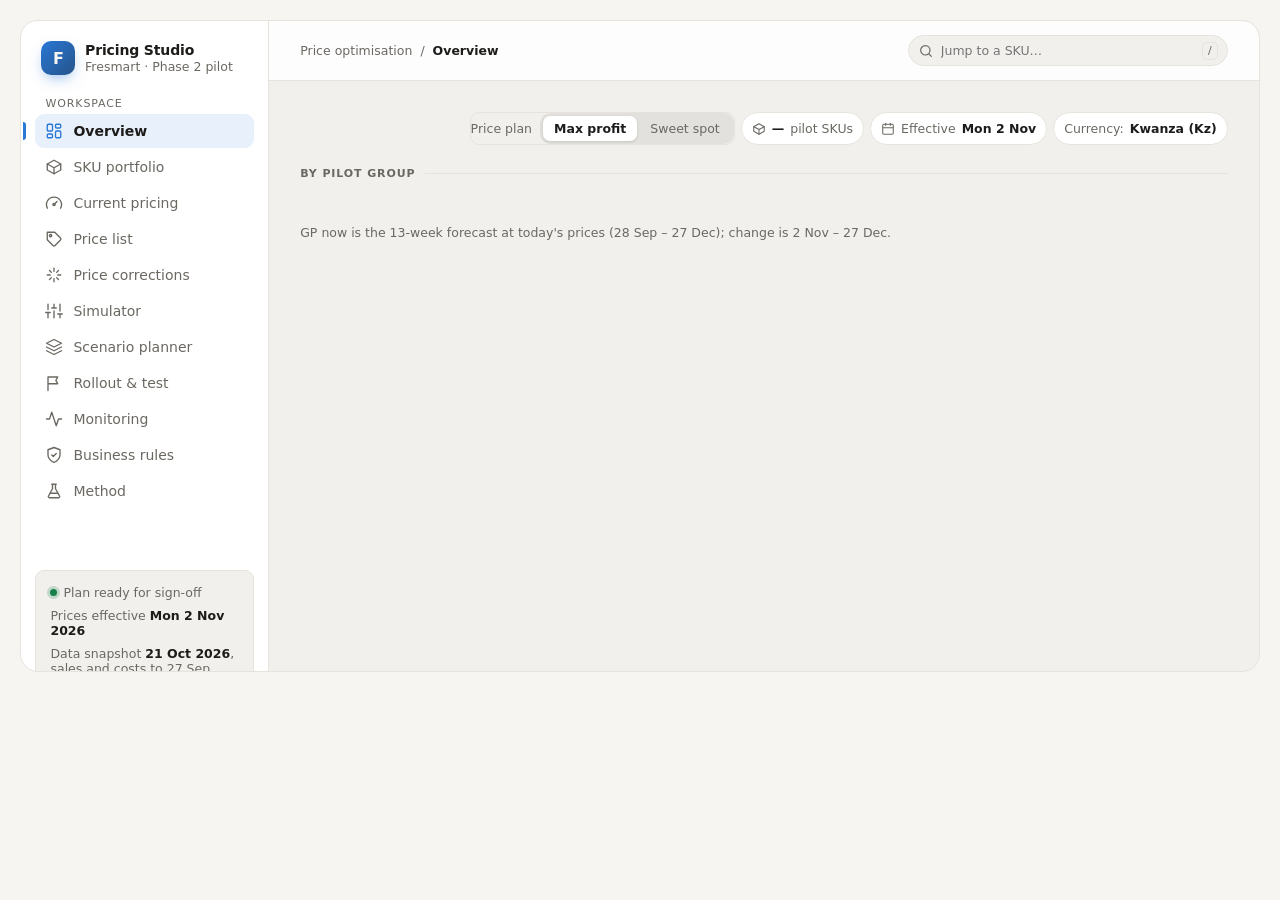
==== dashboard/index.html @ 5d89dffa "Fresmart price optimisation: scripts, method docs and dashboard code (baseline for version control) " ====
<!doctype html>
<html lang="en" data-theme="light">
<head>
<meta charset="utf-8">
<meta name="viewport" content="width=device-width, initial-scale=1">
<title>Fresmart Pricing Studio</title>
<style>
:root {
  color-scheme: light;
  --font-anthropic-sans: "Inter", "Segoe UI", system-ui, -apple-system, Roboto, Arial, sans-serif;
  --font-anthropic-serif: Georgia, "Times New Roman", serif;
  --color-fg: #1d1c1a; --color-fg-muted: #6b6862; --color-bg: #f6f5f2; --color-panel: #ffffff;
  --color-border-line: #e6e3dd; --color-ok: #17804a; --color-warn: #a35a00; --color-bad: #c0352b;
  --cds-font-size-caption: 12.5px; --cds-font-size-body: 14px; --cds-font-size-heading: 16px; --cds-font-size-title: 26px;
  --cds-font-weight-medium: 500;
  --cds-gap-xs: 4px; --cds-gap-sm: 8px; --cds-gap-md: 16px; --cds-gap-lg: 22px; --cds-gap-xl: 32px;
  --cds-pad-xs: 4px; --cds-pad-sm: 8px; --cds-pad-md: 14px; --cds-pad-lg: 20px; --cds-pad-xl: 28px;
  --cds-radius: 8px;
  --cds-chart-axis: #d6d2ca; --cds-chart-grid: #ebe8e2; --cds-chart-reference: #a39e95; --cds-chart-muted: #b8b3aa;
  --cds-chart-status-critical: #d03b2f;
  --cds-surface-popover: #ffffff; --cds-border: #e2dfd8; --cds-text-secondary: #6b6862;
  --cds-shadow-popover: 0 10px 30px -8px rgba(20, 18, 14, .22), 0 2px 6px rgba(20, 18, 14, .06);
  --cds-dur-slow: 320ms; --cds-ease-out: cubic-bezier(.2, .8, .2, 1);
}
html, body { margin: 0; background: var(--color-bg); color: var(--color-fg); font-family: var(--font-anthropic-sans); -webkit-font-smoothing: antialiased; }
#dash-root { padding: var(--dash-gutter, 16px); min-height: 100vh; box-sizing: border-box; }
.dash-skeleton { color: transparent !important; border-radius: 6px; min-width: 3ch; display: inline-block;
  background: linear-gradient(90deg, #eeece8 25%, #f7f6f3 50%, #eeece8 75%); background-size: 200% 100%; animation: dash-sk 1.2s linear infinite; }
@keyframes dash-sk { to { background-position: -200% 0; } }
</style>
<script src="d3.min.js"></script>
<script src="dash-local.js"></script>
</head>
<body>
<div id="dash-root">
<style>
#dash-root { --dash-gutter: clamp(8px, 1.6vw, 24px); }
.fp { --fp-accent: var(--color-fg); --fp-r: 14px; --fp-r-sm: 9px;
  --fp-soft: color-mix(in srgb, var(--fp-accent) 11%, transparent);
  --fp-softer: color-mix(in srgb, var(--fp-accent) 6%, transparent);
  --fp-tint: color-mix(in srgb, var(--color-fg) 2.5%, var(--color-bg));
  --fp-hair: color-mix(in srgb, var(--color-fg) 7%, transparent);
  --fp-shadow: 0 1px 2px color-mix(in srgb, var(--color-fg) 5%, transparent), 0 8px 24px -12px color-mix(in srgb, var(--color-fg) 16%, transparent);
  font-family: var(--font-anthropic-sans); color: var(--color-fg); }
.fp [hidden] { display: none !important; }
.fp p { margin: 0; }
.fp b { font-weight: 600; }
.fp h1, .fp h2, .fp h3 { margin: 0; text-wrap: balance; }

/* ---------- app shell ---------- */
.fp-app { display: grid; grid-template-columns: 15.5rem minmax(0, 1fr); min-height: 100%; background: var(--fp-tint); border: 1px solid var(--color-border-line); border-radius: calc(var(--fp-r) + 4px); overflow: clip; }
.fp-side { background: var(--color-panel); border-right: 1px solid var(--color-border-line); padding: var(--cds-pad-lg) var(--cds-pad-md); display: flex; flex-direction: column; gap: var(--cds-gap-lg); position: sticky; top: 0; align-self: start; min-height: 100%; }
.fp-brand { display: flex; align-items: center; gap: 10px; padding: 0 6px; }
.fp-logo { width: 2.1rem; height: 2.1rem; border-radius: 10px; display: grid; place-items: center; color: var(--color-bg); font-weight: 700; font-size: 1rem; letter-spacing: -.02em; flex: none;
  background: linear-gradient(135deg, var(--fp-accent), color-mix(in srgb, var(--fp-accent) 60%, var(--color-fg))); box-shadow: 0 6px 16px -6px color-mix(in srgb, var(--fp-accent) 70%, transparent); }
.fp-brand-name { font-weight: 650; font-size: var(--cds-font-size-body); letter-spacing: -.01em; line-height: 1.2; }
.fp-brand-sub { color: var(--color-fg-muted); font-size: var(--cds-font-size-caption); }
.fp-navlabel { color: var(--color-fg-muted); font-size: 11px; letter-spacing: .08em; text-transform: uppercase; padding: 0 10px; margin-bottom: 4px; }
.fp-nav { display: grid; gap: 2px; }
.fp-tab { appearance: none; display: flex; align-items: center; gap: 10px; width: 100%; text-align: left; background: none; border: 0; border-radius: var(--fp-r-sm); padding: 8px 10px; font: inherit; font-size: var(--cds-font-size-body); color: var(--color-fg-muted); cursor: pointer; position: relative; white-space: nowrap; transition: background-color .15s, color .15s; }
.fp-tab:hover { background: var(--fp-hair); color: var(--color-fg); }
.fp-tab[aria-selected="true"] { background: var(--fp-soft); color: var(--color-fg); font-weight: 600; }
.fp-tab[aria-selected="true"]::before { content: ""; position: absolute; left: -12px; top: 8px; bottom: 8px; width: 3px; border-radius: 0 3px 3px 0; background: var(--fp-accent); }
.fp-tab[aria-selected="true"] .fp-ico { color: var(--fp-accent); }
.fp-ico { width: 18px; height: 18px; flex: none; display: inline-grid; place-items: center; }
.fp-ico svg { width: 100%; height: 100%; fill: none; stroke: currentColor; stroke-width: 1.8; stroke-linecap: round; stroke-linejoin: round; }
.fp-sidefoot { margin-top: auto; display: grid; gap: 8px; padding: var(--cds-pad-md); border-radius: var(--fp-r-sm); background: var(--fp-tint); border: 1px solid var(--color-border-line); font-size: var(--cds-font-size-caption); color: var(--color-fg-muted); }
.fp-sidefoot b { color: var(--color-fg); font-weight: 600; }
.fp-live { display: inline-flex; align-items: center; gap: 6px; }
.fp-live::before { content: ""; width: 7px; height: 7px; border-radius: 50%; background: var(--color-ok); box-shadow: 0 0 0 3px color-mix(in srgb, var(--color-ok) 22%, transparent); }

.fp-main { min-width: 0; display: grid; align-content: start; }
.fp-top { display: flex; align-items: center; gap: var(--cds-gap-md); flex-wrap: wrap; padding: var(--cds-pad-md) clamp(16px, 2.4vw, 32px); border-bottom: 1px solid var(--color-border-line); background: color-mix(in srgb, var(--color-panel) 85%, transparent); position: sticky; top: 0; z-index: 20; backdrop-filter: blur(8px); }
.fp-crumb { display: flex; align-items: center; gap: 8px; font-size: var(--cds-font-size-caption); color: var(--color-fg-muted); min-width: 0; }
.fp-crumb b { color: var(--color-fg); font-weight: 600; }
.fp-search { position: relative; margin-left: auto; width: min(100%, 20rem); }
.fp-search .fp-ico { position: absolute; left: 10px; top: 50%; translate: 0 -50%; color: var(--color-fg-muted); width: 16px; height: 16px; pointer-events: none; }
.fp .fp-search input[type="search"] { width: 100%; box-sizing: border-box; font: inherit; font-size: var(--cds-font-size-caption); color: var(--color-fg); background: var(--fp-tint); border: 1px solid var(--color-border-line); border-radius: 999px; padding: 7px 40px 7px 32px; transition: border-color .15s, box-shadow .15s; }
.fp-search input:focus { outline: none; border-color: var(--fp-accent); box-shadow: 0 0 0 3px var(--fp-soft); background: var(--color-panel); }
.fp-kbd { position: absolute; right: 10px; top: 50%; translate: 0 -50%; font-size: 11px; color: var(--color-fg-muted); border: 1px solid var(--color-border-line); border-radius: 5px; padding: 0 5px; line-height: 16px; pointer-events: none; }
.fp-results { position: absolute; top: calc(100% + 6px); left: 0; right: 0; z-index: 30; background: var(--cds-surface-popover); border: 1px solid var(--cds-border); border-radius: 12px; box-shadow: var(--cds-shadow-popover); padding: 4px; display: grid; max-height: 22rem; overflow: auto; }
.fp-result { appearance: none; display: flex; align-items: center; gap: 10px; text-align: left; background: none; border: 0; border-radius: 8px; padding: 7px 8px; font: inherit; font-size: var(--cds-font-size-caption); color: var(--color-fg); cursor: pointer; }
.fp-result:hover, .fp-result[aria-selected="true"] { background: var(--fp-soft); }
.fp-result span:last-child { margin-left: auto; color: var(--color-fg-muted); font-variant-numeric: tabular-nums; }
.fp-empty { padding: 10px; color: var(--color-fg-muted); font-size: var(--cds-font-size-caption); }

.fp-body { padding: clamp(16px, 2.4vw, 32px); display: grid; gap: var(--cds-gap-lg); max-width: 1480px; width: 100%; box-sizing: border-box; margin-inline: auto; }
.fp-pagehead { display: flex; flex-wrap: wrap; align-items: end; justify-content: space-between; gap: var(--cds-gap-md); }
.fp-pagehead h1 { font-size: clamp(1.4rem, 2.2vw, 1.85rem); font-weight: 650; letter-spacing: -.025em; line-height: 1.15; }
.fp-pagesub { color: var(--color-fg-muted); font-size: var(--cds-font-size-body); max-width: 78ch; margin-top: 4px; }
.fp-chips { display: flex; flex-wrap: wrap; gap: 6px; }
.fp-chip { display: inline-flex; align-items: center; gap: 6px; font-size: var(--cds-font-size-caption); padding: 4px 10px; border-radius: 999px; background: var(--color-panel); border: 1px solid var(--color-border-line); color: var(--color-fg-muted); white-space: nowrap; }
.fp-chip b { color: var(--color-fg); font-weight: 600; font-variant-numeric: tabular-nums; }
.fp-chip .fp-ico { width: 14px; height: 14px; }

.fp-take { display: flex; gap: 14px; align-items: flex-start; padding: var(--cds-pad-md) var(--cds-pad-lg); border-radius: var(--fp-r); background: linear-gradient(100deg, var(--fp-soft), var(--fp-softer) 60%, transparent); border: 1px solid color-mix(in srgb, var(--fp-accent) 22%, var(--color-border-line)); font-size: var(--cds-font-size-body); line-height: 1.55; }
.fp-take > .fp-ico { width: 20px; height: 20px; color: var(--fp-accent); margin-top: 2px; }
.fp-take b { font-variant-numeric: tabular-nums; }

/* ---------- pages, cards ---------- */
.fp-page { display: grid; gap: var(--cds-gap-lg); }
.fp-grid { display: grid; gap: var(--cds-gap-md); grid-template-columns: repeat(auto-fit, minmax(min(100%, 22rem), 1fr)); }
.fp-grid-wide { display: grid; gap: var(--cds-gap-md); grid-template-columns: repeat(auto-fit, minmax(min(100%, 34rem), 1fr)); }
.fp-split { display: grid; gap: var(--cds-gap-md); grid-template-columns: minmax(0, 1fr); }
@media (min-width: 1100px) { .fp-split { grid-template-columns: minmax(0, 1.55fr) minmax(0, 1fr); } }
.fp-stack { display: grid; gap: var(--cds-gap-md); align-content: start; min-width: 0; }
.fp-card { background: var(--color-panel); border: 1px solid var(--color-border-line); border-radius: var(--fp-r); padding: var(--cds-pad-lg); display: grid; gap: var(--cds-gap-sm); align-content: start; min-width: 0; box-shadow: var(--fp-shadow); }
.fp-cardhead { display: flex; align-items: flex-start; justify-content: space-between; gap: var(--cds-gap-sm); flex-wrap: wrap; }
.fp-card h2 { font-size: var(--cds-font-size-heading); font-weight: 600; letter-spacing: -.01em; }
.fp-card h3 { font-size: var(--cds-font-size-caption); font-weight: 600; color: var(--color-fg-muted); text-transform: uppercase; letter-spacing: .06em; }
.fp-note { color: var(--color-fg-muted); font-size: var(--cds-font-size-caption); max-width: 80ch; line-height: 1.5; }
.fp-tag { font-size: 11px; padding: 2px 8px; border-radius: 999px; background: var(--fp-hair); color: var(--color-fg-muted); white-space: nowrap; }
.fp-section { display: flex; align-items: center; gap: 10px; color: var(--color-fg-muted); font-size: 11px; letter-spacing: .08em; text-transform: uppercase; font-weight: 600; }
.fp-section::after { content: ""; flex: 1; height: 1px; background: var(--color-border-line); }

/* ---------- KPIs ---------- */
.fp-kpis { display: grid; gap: var(--cds-gap-md); grid-template-columns: repeat(auto-fit, minmax(min(100%, 12.5rem), 1fr)); }
.fp-kpi { background: var(--color-panel); border: 1px solid var(--color-border-line); border-radius: var(--fp-r); padding: var(--cds-pad-md) var(--cds-pad-lg); display: grid; gap: 6px; align-content: start; box-shadow: var(--fp-shadow); position: relative; overflow: hidden; min-width: 0; }
.fp-kpi-top { display: flex; align-items: center; justify-content: space-between; gap: 8px; }
.fp-kpi-label { color: var(--color-fg-muted); font-size: var(--cds-font-size-caption); font-weight: 500; }
.fp-badge { width: 30px; height: 30px; border-radius: 9px; display: grid; place-items: center; background: var(--fp-soft); color: var(--fp-accent); flex: none; }
.fp-badge .fp-ico { width: 16px; height: 16px; }
.fp-kpi-value { font-size: clamp(1.45rem, 2.1vw, 1.8rem); font-weight: 650; letter-spacing: -.03em; font-variant-numeric: tabular-nums; line-height: 1.1; }
.fp-kpi-sub { color: var(--color-fg-muted); font-size: var(--cds-font-size-caption); font-variant-numeric: tabular-nums; display: flex; align-items: center; gap: 6px; flex-wrap: wrap; }
.fp-hero { display: grid; gap: var(--cds-gap-md); grid-template-columns: minmax(0, 1fr); }
@media (min-width: 1100px) { .fp-hero { grid-template-columns: minmax(0, 1.3fr) minmax(0, 2fr); } }
.fp-herocard { background: var(--color-panel); border: 1px solid color-mix(in srgb, var(--fp-accent) 30%, var(--color-border-line)); border-radius: var(--fp-r); padding: var(--cds-pad-lg); display: grid; gap: var(--cds-gap-sm); align-content: start; box-shadow: var(--fp-shadow); position: relative; overflow: hidden; min-width: 0;
  background-image: radial-gradient(120% 90% at 100% 0%, var(--fp-soft), transparent 60%); }
.fp-herovalue { font-size: clamp(2.2rem, 4.4vw, 3.1rem); font-weight: 700; letter-spacing: -.04em; line-height: 1.05; font-variant-numeric: tabular-nums; }
.fp-range-wrap { min-height: 4.2rem; position: relative; }
.fp-rbar { position: relative; height: 10px; border-radius: 999px; background: var(--fp-hair); margin: 18px 0 8px; }
.fp-rbar i { position: absolute; top: 0; bottom: 0; border-radius: 999px; background: linear-gradient(90deg, color-mix(in srgb, var(--fp-accent) 35%, transparent), var(--fp-accent)); }
.fp-rbar em { position: absolute; top: 50%; width: 16px; height: 16px; translate: -50% -50%; border-radius: 50%; background: var(--color-panel); border: 3px solid var(--fp-accent); box-sizing: border-box; box-shadow: 0 2px 8px color-mix(in srgb, var(--fp-accent) 45%, transparent); }
.fp-rlabels { display: flex; justify-content: space-between; gap: 8px; font-size: var(--cds-font-size-caption); color: var(--color-fg-muted); font-variant-numeric: tabular-nums; }
.fp-rlabels span:nth-child(2) { color: var(--color-fg); font-weight: 600; text-align: center; }
.fp-rlabels span:last-child { text-align: right; }

.fp-delta { display: inline-flex; align-items: center; gap: 3px; font-size: 12px; font-weight: 600; padding: 1px 7px; border-radius: 999px; font-variant-numeric: tabular-nums; background: var(--fp-hair); color: var(--color-fg-muted); }
.fp-delta.up { background: color-mix(in srgb, var(--color-ok) 13%, transparent); color: var(--color-ok); }
.fp-delta.down { background: color-mix(in srgb, var(--color-bad) 12%, transparent); color: var(--color-bad); }
.fp-delta.warn { background: color-mix(in srgb, var(--color-warn) 14%, transparent); color: var(--color-warn); }
.fp-good { color: var(--color-ok); }
.fp-bad { color: var(--color-bad); }
.fp-warnc { color: var(--color-warn); }

/* ---------- charts ---------- */
.fp-chart { position: relative; min-width: 0; }
.fp-chart svg { display: block; overflow: visible; }
.fp-tick { fill: var(--color-fg-muted); font-size: 11.5px; font-family: var(--font-anthropic-sans); }
.fp-tick-strong { fill: var(--color-fg); font-size: 11.5px; font-family: var(--font-anthropic-sans); font-weight: 600; }
.fp-axis path, .fp-axis line { stroke: var(--cds-chart-axis); }
.fp-gridline line { stroke: var(--cds-chart-grid); stroke-dasharray: 2 3; }
.fp-gridline path { display: none; }
.fp-tip { position: absolute; z-index: 5; background: var(--cds-surface-popover); border: 1px solid var(--cds-border); border-radius: 10px; box-shadow: var(--cds-shadow-popover); padding: 8px 10px; font-size: var(--cds-font-size-caption); pointer-events: none; display: grid; gap: 3px; min-width: 11rem; max-width: 18rem; }
.fp-tip-h { color: var(--cds-text-secondary); font-weight: 600; margin-bottom: 2px; }
.fp-tip-row { display: flex; gap: var(--cds-gap-sm); align-items: center; justify-content: space-between; font-variant-numeric: tabular-nums; }
.fp-tip-row span:last-child { font-weight: 600; }
.fp-sw { width: .6rem; height: .6rem; border-radius: 3px; display: inline-block; margin-right: 6px; vertical-align: middle; }
.fp-legend { display: flex; flex-wrap: wrap; gap: 6px 14px; font-size: var(--cds-font-size-caption); color: var(--color-fg-muted); }
.fp-legend span { display: inline-flex; align-items: center; }

/* ---------- tables ---------- */
.fp-tablebox { overflow: auto; max-height: 34rem; border: 1px solid var(--color-border-line); border-radius: var(--fp-r-sm); }
.fp-table { width: 100%; border-collapse: separate; border-spacing: 0; font-size: var(--cds-font-size-caption); font-variant-numeric: tabular-nums; }
.fp-table th { position: sticky; top: 0; background: var(--fp-tint); text-align: left; font-weight: 600; color: var(--color-fg-muted); padding: 9px 12px; border-bottom: 1px solid var(--color-border-line); white-space: nowrap; z-index: 1; font-size: 11px; letter-spacing: .05em; text-transform: uppercase; }
.fp-table td { padding: 9px 12px; border-bottom: 1px solid var(--fp-hair); vertical-align: middle; }
.fp-table tbody tr:last-child td { border-bottom: 0; }
.fp-table tbody tr { transition: background-color .12s; }
.fp-table tbody tr:hover td { background: var(--fp-softer); }
.fp-table .num { text-align: right; white-space: nowrap; }
.fp-table th.num { text-align: right; }
.fp-table tbody tr.fp-click { cursor: pointer; }
.fp-table-flat { border: 0; }
.fp-sortbtn { appearance: none; background: none; border: 0; padding: 0; font: inherit; color: inherit; cursor: pointer; letter-spacing: inherit; text-transform: inherit; display: inline-flex; gap: 4px; align-items: center; }
.fp-sortbtn:hover { color: var(--color-fg); }
th[aria-sort="ascending"] .fp-sortbtn::after { content: "↑"; color: var(--fp-accent); }
th[aria-sort="descending"] .fp-sortbtn::after { content: "↓"; color: var(--fp-accent); }
.fp-prod { display: flex; align-items: center; gap: 10px; min-width: 12rem; }
.fp-prod-name { font-weight: 550; color: var(--color-fg); }
.fp-prod-sub { color: var(--color-fg-muted); font-size: 11px; }
.fp-gl { width: 26px; height: 26px; border-radius: 8px; display: grid; place-items: center; font-weight: 700; font-size: 12px; flex: none; color: var(--color-fg); }
.fp-pill { display: inline-flex; align-items: center; gap: 5px; padding: 2px 9px; border-radius: 999px; font-size: 11.5px; font-weight: 550; white-space: nowrap; background: var(--fp-hair); color: var(--color-fg-muted); }
.fp-pill::before { content: ""; width: 6px; height: 6px; border-radius: 50%; background: currentColor; opacity: .85; }
.fp-pill-ok { color: var(--color-ok); background: color-mix(in srgb, var(--color-ok) 12%, transparent); }
.fp-pill-warn { color: var(--color-warn); background: color-mix(in srgb, var(--color-warn) 13%, transparent); }
.fp-pill-bad { color: var(--color-bad); background: color-mix(in srgb, var(--color-bad) 12%, transparent); }
.fp-pill-muted { color: var(--color-fg-muted); }
.fp-cellbar { display: flex; align-items: center; gap: 8px; justify-content: flex-end; }
.fp-cellbar i { display: block; height: 6px; border-radius: 3px; flex: none; }
.fp-cellbar u { display: block; width: 70px; height: 6px; border-radius: 3px; background: var(--fp-hair); position: relative; text-decoration: none; flex: none; }
.fp-cellbar u i { position: absolute; left: 0; top: 0; }

/* ---------- controls ---------- */
.fp-toolbar { display: flex; flex-wrap: wrap; gap: var(--cds-gap-sm); align-items: center; }
.fp-toolbar .fp-grow { flex: 1 1 14rem; min-width: 0; position: relative; }
.fp-field { display: grid; gap: 4px; font-size: var(--cds-font-size-caption); color: var(--color-fg-muted); min-width: 0; font-weight: 500; }
.fp select, .fp input[type="search"] { font: inherit; font-size: var(--cds-font-size-caption); color: var(--color-fg); background: var(--color-panel); border: 1px solid var(--color-border-line); border-radius: var(--fp-r-sm); padding: 7px 10px; max-width: 100%; box-sizing: border-box; transition: border-color .15s, box-shadow .15s; }
.fp select:focus, .fp input[type="search"]:focus { outline: none; border-color: var(--fp-accent); box-shadow: 0 0 0 3px var(--fp-soft); }
.fp input[type="search"].fp-inline-search { width: 100%; padding-left: 32px; }
.fp .fp-field select { width: 100%; }
.fp-grow .fp-ico { position: absolute; left: 10px; top: 50%; translate: 0 -50%; width: 15px; height: 15px; color: var(--color-fg-muted); pointer-events: none; }
.fp-seg { display: inline-flex; padding: 3px; gap: 2px; border-radius: 10px; background: var(--fp-hair); }
.fp-seg button { appearance: none; border: 0; background: none; font: inherit; font-size: var(--cds-font-size-caption); color: var(--color-fg-muted); padding: 5px 11px; border-radius: 7px; cursor: pointer; font-weight: 500; white-space: nowrap; }
.fp-seg button:hover { color: var(--color-fg); }
.fp-seg button[aria-pressed="true"] { background: var(--color-panel); color: var(--color-fg); box-shadow: 0 1px 3px color-mix(in srgb, var(--color-fg) 14%, transparent); font-weight: 600; }
.fp-btn { appearance: none; display: inline-flex; align-items: center; gap: 6px; font: inherit; font-size: var(--cds-font-size-caption); font-weight: 600; color: var(--color-fg); background: var(--color-panel); border: 1px solid var(--color-border-line); border-radius: var(--fp-r-sm); padding: 7px 12px; cursor: pointer; transition: border-color .15s, background-color .15s; }
.fp-btn:hover { border-color: color-mix(in srgb, var(--fp-accent) 50%, var(--color-border-line)); background: var(--fp-softer); }
.fp-btn-primary { background: var(--fp-accent); border-color: var(--fp-accent); color: var(--color-bg); }
.fp-btn-primary:hover { background: color-mix(in srgb, var(--fp-accent) 88%, var(--color-fg)); }
.fp-count { margin-left: auto; color: var(--color-fg-muted); font-size: var(--cds-font-size-caption); font-variant-numeric: tabular-nums; }
.fp-tab:focus-visible, .fp button:focus-visible, .fp select:focus-visible, .fp input:focus-visible { outline: 2px solid var(--fp-accent); outline-offset: 2px; }

/* ---------- simulator ---------- */
.fp-sim-top { display: grid; gap: var(--cds-gap-md); grid-template-columns: minmax(0, 1fr); }
@media (min-width: 1000px) { .fp-sim-top { grid-template-columns: minmax(0, 23rem) minmax(0, 1fr); } }
.fp-pricebox { display: grid; gap: 4px; padding: var(--cds-pad-md); border-radius: var(--fp-r-sm); background: var(--fp-tint); border: 1px solid var(--color-border-line); }
.fp-bigprice { font-size: clamp(1.7rem, 3vw, 2.1rem); font-weight: 700; letter-spacing: -.03em; font-variant-numeric: tabular-nums; line-height: 1.1; }
.fp-stepval { font-size: var(--cds-font-size-heading); font-weight: 700; font-variant-numeric: tabular-nums; color: var(--fp-accent); }
.fp-slider { position: relative; padding: 6px 0 22px; }
.fp-range { -webkit-appearance: none; appearance: none; width: 100%; height: 22px; background: transparent; margin: 0; cursor: pointer; }
.fp-range::-webkit-slider-runnable-track { height: 8px; border-radius: 999px; background: var(--fp-trackbg, var(--fp-hair)); }
.fp-range::-moz-range-track { height: 8px; border-radius: 999px; background: var(--fp-trackbg, var(--fp-hair)); }
.fp-range::-webkit-slider-thumb { -webkit-appearance: none; width: 20px; height: 20px; margin-top: -6px; border-radius: 50%; background: var(--color-panel); border: 3px solid var(--fp-accent); box-shadow: 0 2px 10px color-mix(in srgb, var(--fp-accent) 45%, transparent); }
.fp-range::-moz-range-thumb { width: 14px; height: 14px; border-radius: 50%; background: var(--color-panel); border: 3px solid var(--fp-accent); box-shadow: 0 2px 10px color-mix(in srgb, var(--fp-accent) 45%, transparent); }
.fp-recmark { position: absolute; bottom: 0; translate: -50% 0; font-size: 10.5px; font-weight: 600; color: var(--fp-accent); white-space: nowrap; display: flex; flex-direction: column; align-items: center; line-height: 1.1; }
.fp-recmark::before { content: ""; width: 2px; height: 7px; background: var(--fp-accent); border-radius: 1px; margin-bottom: 1px; }
.fp-steplabels { display: flex; justify-content: space-between; color: var(--color-fg-muted); font-size: 11px; margin-top: -18px; font-variant-numeric: tabular-nums; }
.fp-mtiles { display: grid; gap: var(--cds-gap-sm); grid-template-columns: repeat(auto-fit, minmax(min(100%, 10.5rem), 1fr)); }
.fp-mtile { border: 1px solid var(--color-border-line); border-radius: var(--fp-r-sm); padding: 10px 12px; display: grid; gap: 3px; background: var(--color-panel); min-width: 0; }
.fp-mtile-l { color: var(--color-fg-muted); font-size: 11px; text-transform: uppercase; letter-spacing: .06em; font-weight: 600; }
.fp-mtile-v { font-size: 1.2rem; font-weight: 650; letter-spacing: -.02em; font-variant-numeric: tabular-nums; }
.fp-mtile-s { color: var(--color-fg-muted); font-size: 11.5px; font-variant-numeric: tabular-nums; }
.fp-mtile-hl { background: linear-gradient(135deg, var(--fp-soft), transparent); border-color: color-mix(in srgb, var(--fp-accent) 30%, var(--color-border-line)); }
.fp-facts { display: grid; grid-template-columns: max-content 1fr; gap: 10px var(--cds-gap-md); font-size: var(--cds-font-size-caption); margin: 0; }
.fp-facts dt { color: var(--color-fg-muted); font-weight: 500; }
.fp-facts dd { margin: 0; font-variant-numeric: tabular-nums; min-width: 0; line-height: 1.5; }

/* ---------- rollout timeline ---------- */
.fp-timeline { display: grid; grid-template-columns: repeat(auto-fit, minmax(min(100%, 10rem), 1fr)); gap: 0; position: relative; }
.fp-ms { position: relative; padding: 30px 14px 0 0; display: grid; gap: 3px; }
.fp-ms::before { content: ""; position: absolute; top: 8px; left: 0; right: 0; height: 2px; background: var(--color-border-line); }
.fp-ms::after { content: ""; position: absolute; top: 2px; left: 0; width: 14px; height: 14px; border-radius: 50%; background: var(--color-panel); border: 3px solid var(--fp-accent); box-sizing: border-box; }
.fp-ms.fp-ms-muted::after { border-color: var(--color-fg-muted); }
.fp-ms-date { font-size: 11px; font-weight: 700; color: var(--fp-accent); letter-spacing: .04em; text-transform: uppercase; }
.fp-ms-muted .fp-ms-date { color: var(--color-fg-muted); }
.fp-ms-t { font-weight: 600; font-size: var(--cds-font-size-caption); }
.fp-ms-d { color: var(--color-fg-muted); font-size: 11.5px; line-height: 1.45; }
.fp-plan { display: grid; grid-template-columns: max-content 1fr; gap: 0; font-size: var(--cds-font-size-caption); margin: 0; border: 1px solid var(--color-border-line); border-radius: var(--fp-r-sm); overflow: hidden; }
.fp-plan dt, .fp-plan dd { padding: 9px 12px; border-bottom: 1px solid var(--fp-hair); margin: 0; line-height: 1.5; }
.fp-plan dt { color: var(--color-fg-muted); font-weight: 600; background: var(--fp-tint); }
.fp-plan dt:last-of-type, .fp-plan dd:last-of-type { border-bottom: 0; }

/* ---------- misc ---------- */
.fp-pipeline { display: grid; gap: 8px; grid-template-columns: repeat(auto-fill, minmax(min(100%, 15rem), 1fr)); margin: 0; padding: 0; list-style: none; counter-reset: st; }
.fp-pipeline li { counter-increment: st; display: flex; gap: 10px; align-items: flex-start; padding: 10px 12px; border: 1px solid var(--color-border-line); border-radius: var(--fp-r-sm); font-size: var(--cds-font-size-caption); line-height: 1.45; background: var(--color-panel); }
.fp-pipeline li::before { content: counter(st, decimal-leading-zero); font-weight: 700; font-size: 11px; color: var(--fp-accent); background: var(--fp-soft); border-radius: 6px; padding: 2px 6px; font-variant-numeric: tabular-nums; flex: none; }
.fp-pipeline li.fp-cur { border-color: var(--fp-accent); box-shadow: 0 0 0 3px var(--fp-softer); }
.fp-rules-list { margin: 0; padding: 0; list-style: none; display: grid; gap: 8px; counter-reset: rl; }
.fp-rules-list li { counter-increment: rl; display: flex; gap: 10px; font-size: var(--cds-font-size-caption); line-height: 1.5; }
.fp-rules-list li::before { content: counter(rl); width: 22px; height: 22px; flex: none; border-radius: 50%; display: grid; place-items: center; background: var(--fp-soft); color: var(--fp-accent); font-weight: 700; font-size: 11px; }
.fp-groups { display: grid; gap: var(--cds-gap-md); grid-template-columns: repeat(auto-fit, minmax(min(100%, 14rem), 1fr)); }
.fp-gcard { background: var(--color-panel); border: 1px solid var(--color-border-line); border-radius: var(--fp-r); padding: var(--cds-pad-md) var(--cds-pad-lg); display: grid; gap: 10px; box-shadow: var(--fp-shadow); position: relative; overflow: hidden; min-width: 0; }
.fp-gcard::before { content: ""; position: absolute; inset: 0 0 auto 0; height: 3px; background: var(--fp-gc, var(--fp-accent)); }
.fp-gcard-h { display: flex; align-items: center; gap: 10px; }
.fp-gcard-h div { display: grid; }
.fp-gcard-h b { font-size: var(--cds-font-size-body); font-weight: 600; }
.fp-gcard-h span { color: var(--color-fg-muted); font-size: 11.5px; }
.fp-gstats { display: grid; grid-template-columns: 1fr 1fr; gap: 8px 12px; }
.fp-gstats div { display: grid; gap: 1px; }
.fp-gstats span { color: var(--color-fg-muted); font-size: 11px; }
.fp-gstats b { font-size: var(--cds-font-size-body); font-weight: 650; font-variant-numeric: tabular-nums; }
.fp-donutwrap { display: grid; gap: var(--cds-gap-md); grid-template-columns: minmax(0, 1fr); align-items: center; }
.fp-fail { display: flex; align-items: center; justify-content: center; gap: 6px; color: var(--color-fg-muted); font-size: var(--cds-font-size-caption); min-height: 6rem; }
.fp-fail::before { content: ""; width: .375rem; height: .375rem; border-radius: 50%; background: var(--color-bad); }
[data-dash-source-state=empty] { color: transparent; }
[data-dash-source-state=refreshing] { opacity: .5; transition: opacity var(--cds-dur-slow); }
@media (prefers-reduced-motion: no-preference) {
  .fp-page.fp-enter > * { animation: fp-rise var(--cds-dur-slow) var(--cds-ease-out) both; }
  .fp-page.fp-enter > *:nth-child(2) { animation-delay: 40ms; }
  .fp-page.fp-enter > *:nth-child(3) { animation-delay: 80ms; }
  .fp-page.fp-enter > *:nth-child(4) { animation-delay: 120ms; }
  .fp-page.fp-enter > *:nth-child(n+5) { animation-delay: 160ms; }
  @keyframes fp-rise { from { opacity: 0; transform: translateY(6px); } to { opacity: 1; transform: none; } }
}

#card-curtable { position: relative; }
#card-curtable.fp-full, .fp-card.fp-full { position: fixed; inset: 14px; z-index: 100; overflow: auto; align-content: start; box-shadow: 0 0 0 100vmax color-mix(in srgb, var(--color-fg) 35%, transparent), var(--cds-shadow-popover); }
.fp-card.fp-full .fp-tablebox { max-height: calc(100vh - 250px) !important; }
.fp-card.fp-full .fp-hide-narrow { display: table-cell; }
.fp-headbtns { display: flex; gap: 8px; flex-wrap: wrap; }
.fp-headbtns .fp-ico { width: 15px; height: 15px; }
.fp-guide { display: grid; grid-template-columns: repeat(auto-fit, minmax(min(100%, 19rem), 1fr)); gap: 8px; margin: 0; padding: var(--cds-pad-md); border-radius: var(--fp-r-sm); background: var(--fp-tint); border: 1px solid var(--color-border-line); }
.fp-guide div { display: grid; gap: 2px; align-content: start; padding: 8px 10px; border-radius: 8px; background: var(--color-panel); border: 1px solid var(--fp-hair); }
.fp-guide dt { font-weight: 650; font-size: var(--cds-font-size-caption); }
.fp-guide dd { margin: 0; color: var(--color-fg-muted); font-size: var(--cds-font-size-caption); line-height: 1.5; }
.fp-table th[title] .fp-sortbtn { cursor: help; text-decoration: underline dotted color-mix(in srgb, var(--color-fg-muted) 60%, transparent); text-underline-offset: 3px; }
#cur-kpis { grid-template-columns: repeat(auto-fit, minmax(min(100%, 9.5rem), 1fr)); }
#cur-kpis .fp-kpi-value { font-size: clamp(1.25rem, 1.7vw, 1.55rem); white-space: nowrap; }
#top:has(#page-titles[hidden]) { justify-content: flex-end; }
/* ---------- card explanations ---------- */
.fp-kpi, .fp-herocard, .fp-gcard { overflow: visible; }
.fp-gcard::before { border-radius: var(--fp-r) var(--fp-r) 0 0; }
.fp-herocard { background-clip: padding-box; }
.fp-info { appearance: none; border: 0; background: none; padding: 0; margin-left: 6px; position: relative; cursor: help; vertical-align: middle; display: inline-flex; font: inherit; }
.fp-info-i { width: 15px; height: 15px; border-radius: 50%; display: inline-grid; place-items: center; font-size: 10px; font-weight: 700; font-style: italic; font-family: Georgia, serif;
  color: var(--color-fg-muted); border: 1px solid color-mix(in srgb, var(--color-fg-muted) 55%, transparent); }
.fp-info:hover .fp-info-i, .fp-info:focus-visible .fp-info-i { color: var(--fp-accent); border-color: var(--fp-accent); }
.fp-pop { display: none; position: absolute; top: calc(100% + 8px); left: -12px; z-index: 40; width: min(19rem, 78vw); text-align: left; white-space: normal;
  background: var(--cds-surface-popover); border: 1px solid var(--cds-border); border-radius: 10px; box-shadow: var(--cds-shadow-popover); padding: 10px 12px;
  font-size: var(--cds-font-size-caption); font-weight: 400; font-style: normal; color: var(--color-fg); line-height: 1.5; letter-spacing: 0; text-transform: none; }
.fp-info:hover .fp-pop, .fp-info:focus .fp-pop { display: block; }

/* ---------- price plan switch ---------- */
.fp-plan { display: inline-flex; align-items: center; gap: 8px; }
.fp-plan-label { font-size: var(--cds-font-size-caption); color: var(--color-fg-muted); }
.fp-plan .fp-seg button[aria-pressed="true"][data-p="sweetspot"] { color: var(--fp-accent); }
.fp-gpline { display: inline-flex; gap: 4px; align-items: baseline; white-space: nowrap; font-variant-numeric: tabular-nums; }
.fp-gpline i { font-style: normal; color: var(--color-fg-muted); }
.fp-sub2 { display: block; font-size: var(--cds-font-size-caption); color: var(--color-fg-muted); }

/* ---------- SKU portfolio ---------- */
.fp-segs { display: grid; gap: var(--cds-gap-md); grid-template-columns: repeat(auto-fit, minmax(min(100%, 15rem), 1fr)); }
.fp-segcard { appearance: none; font: inherit; color: inherit; text-align: left; cursor: pointer; width: 100%; }
.fp-segcard:hover { border-color: color-mix(in srgb, var(--fp-gc) 45%, var(--color-border-line)); }
.fp-segcard[aria-pressed="true"] { border-color: var(--fp-gc); box-shadow: 0 0 0 2px color-mix(in srgb, var(--fp-gc) 30%, transparent); }
.fp-segpill { display: inline-block; padding: 2px 8px; border-radius: 999px; font-size: 11.5px; font-weight: 600; white-space: nowrap; color: var(--color-fg); }
.fp-segcard .fp-gcard-h { align-items: flex-start; }
.fp-pfcrumb { display: flex; gap: 8px; align-items: center; font-size: var(--cds-font-size-caption); color: var(--color-fg-muted); }
.fp-pfcrumb b { color: var(--color-fg); }
.fp-pfcrumb button { appearance: none; border: 1px solid var(--color-border-line); background: var(--color-panel); border-radius: 7px; padding: 3px 9px; font: inherit; cursor: pointer; color: var(--color-fg); }

/* ---------- planner ---------- */
.fp-plan-bar { display: flex; flex-wrap: wrap; gap: var(--cds-gap-sm) var(--cds-gap-md); align-items: end; }
.fp-plan-bar .fp-field { min-width: 9rem; }
.fp-nudge { display: grid; gap: 4px; min-width: 14rem; flex: 1 1 14rem; }
.fp-nudge input { width: 100%; }
.fp-stepper { display: inline-flex; align-items: center; border: 1px solid var(--color-border-line); border-radius: 8px; overflow: hidden; background: var(--color-panel); }
.fp-stepper button { appearance: none; border: 0; background: none; width: 26px; height: 26px; font: inherit; font-weight: 700; color: var(--color-fg-muted); cursor: pointer; }
.fp-stepper button:hover { background: var(--fp-soft); color: var(--color-fg); }
.fp-stepper span { min-width: 3.4rem; text-align: center; font-weight: 650; font-variant-numeric: tabular-nums; font-size: var(--cds-font-size-caption); }
.fp-stepper.fp-custom { border-color: var(--fp-accent); box-shadow: 0 0 0 2px var(--fp-softer); }
.fp-linkbtn { appearance: none; background: none; border: 0; padding: 0; font: inherit; color: inherit; cursor: pointer; text-align: left; }
.fp-linkbtn:hover .fp-prod-name { text-decoration: underline; text-underline-offset: 3px; }
.fp-banner { display: flex; align-items: center; gap: 10px; padding: 10px 14px; border-radius: var(--fp-r-sm); font-size: var(--cds-font-size-caption); background: color-mix(in srgb, var(--color-warn) 10%, transparent); border: 1px solid color-mix(in srgb, var(--color-warn) 30%, transparent); }
.fp-banner.fp-ok { background: color-mix(in srgb, var(--color-ok) 9%, transparent); border-color: color-mix(in srgb, var(--color-ok) 28%, transparent); }
.fp-banner .fp-ico { width: 16px; height: 16px; flex: none; }

/* ---------- narrow ---------- */
@media (max-width: 900px) {
  .fp-app { grid-template-columns: minmax(0, 1fr); }
  .fp-side { position: static; min-height: 0; border-right: 0; border-bottom: 1px solid var(--color-border-line); padding: var(--cds-pad-md); gap: var(--cds-gap-sm); }
  .fp-navlabel, .fp-sidefoot { display: none; }
  .fp-nav { display: flex; overflow-x: auto; gap: 4px; scrollbar-width: none; margin: 0 -4px; padding: 0 4px; }
  .fp-tab { width: auto; padding: 7px 11px; }
  .fp-tab[aria-selected="true"]::before { display: none; }
  .fp-search { width: 100%; }
}
@media (max-width: 640px) { .fp-plan, .fp-facts { grid-template-columns: 1fr; } .fp-plan dt { border-bottom: 0; } .fp-hide-narrow { display: none; } .fp-count { margin-left: 0; } }
</style>

<div class="fp" id="fp">
<div class="fp-app">
  <!-- SIDEBAR -->
  <aside class="fp-side">
    <div class="fp-brand">
      <div class="fp-logo">F</div>
      <div><div class="fp-brand-name">Pricing Studio</div><div class="fp-brand-sub">Fresmart · Phase 2 pilot</div></div>
    </div>
    <div>
      <div class="fp-navlabel">Workspace</div>
      <nav class="fp-nav" role="tablist" aria-label="Dashboard pages">
        <button class="fp-tab" role="tab" id="tab-overview" data-tab="overview" aria-selected="true"><span class="fp-ico" data-icon="overview"></span>Overview</button>
        <button class="fp-tab" role="tab" id="tab-portfolio" data-tab="portfolio" aria-selected="false"><span class="fp-ico" data-icon="box"></span>SKU portfolio</button>
        <button class="fp-tab" role="tab" id="tab-current" data-tab="current" aria-selected="false"><span class="fp-ico" data-icon="gauge"></span>Current pricing</button>
        <button class="fp-tab" role="tab" id="tab-prices" data-tab="prices" aria-selected="false"><span class="fp-ico" data-icon="tag"></span>Price list</button>
        <button class="fp-tab" role="tab" id="tab-corrections" data-tab="corrections" aria-selected="false"><span class="fp-ico" data-icon="spark"></span>Price corrections</button>
        <button class="fp-tab" role="tab" id="tab-simulator" data-tab="simulator" aria-selected="false"><span class="fp-ico" data-icon="sliders"></span>Simulator</button>
        <button class="fp-tab" role="tab" id="tab-planner" data-tab="planner" aria-selected="false"><span class="fp-ico" data-icon="layers"></span>Scenario planner</button>
        <button class="fp-tab" role="tab" id="tab-rollout" data-tab="rollout" aria-selected="false"><span class="fp-ico" data-icon="flag"></span>Rollout &amp; test</button>
        <button class="fp-tab" role="tab" id="tab-monitoring" data-tab="monitoring" aria-selected="false"><span class="fp-ico" data-icon="activity"></span>Monitoring</button>
        <button class="fp-tab" role="tab" id="tab-rules" data-tab="rules" aria-selected="false"><span class="fp-ico" data-icon="shield"></span>Business rules</button>
        <button class="fp-tab" role="tab" id="tab-method" data-tab="method" aria-selected="false"><span class="fp-ico" data-icon="flask"></span>Method</button>
      </nav>
    </div>
    <div class="fp-sidefoot">
      <span class="fp-live">Plan ready for sign-off</span>
      <span>Prices effective <b>Mon 2 Nov 2026</b></span>
      <span>Data snapshot <b>21 Oct 2026</b>, sales and costs to 27 Sep</span>
    </div>
  </aside>

  <!-- MAIN -->
  <main class="fp-main">
    <div class="fp-top">
      <div class="fp-crumb"><span>Price optimisation</span><span>/</span><b id="crumb">Overview</b></div>
      <div class="fp-search" id="gsearch">
        <span class="fp-ico" data-icon="search"></span>
        <input id="gs" type="search" placeholder="Jump to a SKU…" aria-label="Search SKUs" autocomplete="off" data-source="skus">
        <span class="fp-kbd">/</span>
        <div class="fp-results" id="gs-results" role="listbox" hidden></div>
      </div>
    </div>

    <div class="fp-body">
      <header class="fp-pagehead" id="top">
        <div id="page-titles" hidden>
          <h1 id="page-title">Overview</h1>
          <p class="fp-pagesub" id="page-sub">Key insights about the pilot SKUs.</p>
        </div>
        <div class="fp-chips">
          <div class="fp-plan"><span class="fp-plan-label">Price plan</span>
            <div class="fp-seg" id="plan-switch" role="group" aria-label="Price plan"><button data-p="current" aria-pressed="true">Max profit</button><button data-p="sweetspot" aria-pressed="false">Sweet spot</button></div></div>
          <span class="fp-chip"><span class="fp-ico" data-icon="box"></span><b class="dash-skeleton" data-source="totals" data-field="SKUs" data-row="0">—</b> pilot SKUs</span>
          <span class="fp-chip"><span class="fp-ico" data-icon="calendar"></span>Effective <b>Mon 2 Nov</b></span>
          <span class="fp-chip">Currency: <b>Kwanza (Kz)</b></span>
        </div>
      </header>

      <!-- OVERVIEW -->
      <section class="fp-page" id="overview" role="tabpanel">
        <div class="fp-section">By pilot group</div>
        <div class="fp-groups" id="card-groups" data-source="by_group"></div>
        <p class="fp-note">GP now is the 13-week forecast at today's prices (28 Sep – 27 Dec); change is 2 Nov – 27 Dec.</p>
      </section>

      <!-- CURRENT PRICING -->
      <section class="fp-page" id="current" role="tabpanel" hidden>
        <p class="fp-take" id="cur-take" data-source="cur_totals"><span class="fp-ico" data-icon="spark"></span><span id="cur-take-text" class="dash-skeleton">—</span></p>
        <div class="fp-kpis" id="cur-kpis" data-source="cur_totals"></div>

        <div class="fp-grid">
            <div class="fp-card" id="card-curexplain">
              <h2>What price sensitivity means</h2>
              <p class="fp-note">Elasticity says how many units we lose when the price goes up. It is measured from Fresmart's own sales history.</p>
              <table class="fp-table fp-table-flat">
                <thead><tr><th>Elasticity</th><th>A 10% price rise loses</th><th>Reads as</th></tr></thead>
                <tbody>
                  <tr><td><b>−0.5</b></td><td>about 5% of units</td><td><span class="fp-pill fp-pill-ok">Low sensitivity</span></td></tr>
                  <tr><td><b>−1.0</b></td><td>about 10% of units</td><td><span class="fp-pill fp-pill-warn">Medium</span></td></tr>
                  <tr><td><b>−2.0</b></td><td>about 20% of units</td><td><span class="fp-pill fp-pill-bad">High sensitivity</span></td></tr>
                </tbody>
              </table>
              <p class="fp-note">Evidence says how sure we are: High means many past price changes to learn from; Low means few, so the estimate leans on similar articles.</p>
            </div>
            <div class="fp-card" id="card-curgroups">
              <h2>Today by pilot group</h2>
              <p class="fp-note">13 weeks at today's prices (28 Sep – 27 Dec).</p>
              <div class="fp-tablebox" style="max-height: none">
                <table class="fp-table" id="tb-curgroup" data-source="cur_groups" data-row-key="Group">
                  <thead><tr><th data-field="Group">Group</th><th class="num" data-field="Revenue_13w">Revenue</th><th class="num" data-field="GP_13w">GP</th><th class="num" data-field="Margin_Pct">Margin</th><th class="num" data-field="Elasticity">Sensitivity</th></tr></thead>
                  <tbody></tbody>
                </table>
              </div>
            </div>
        </div>

        <div class="fp-card" id="card-curtable">
          <div class="fp-cardhead"><div><h2>Every SKU today</h2>
            <p class="fp-note">Shelf price incl. IVA per sales pack. Net prices and cost are per pack, ex IVA. "Realised" is what we actually collect on average after store price differences and discounts.</p></div></div>
          <div class="fp-toolbar">
            <div class="fp-grow"><span class="fp-ico" data-icon="search"></span><input class="fp-inline-search" id="cur-q" type="search" placeholder="Search article name" aria-label="Search article name"></div>
            <div class="fp-seg" id="cur-group" role="group" aria-label="Pilot group"></div>
            <select id="cur-flag" aria-label="Show"><option value="">All SKUs</option><option value="inel">Inelastic (above −1)</option><option value="sens">Price-sensitive (≤ −1)</option><option value="highm">Margin 20% or more</option><option value="lowm">Margin under 5%</option><option value="lowe">Low evidence</option><option value="supply">Supply at risk</option><option value="staple">Staples</option></select>
            <span class="fp-count" id="cur-count"></span>
          </div>
          <div class="fp-tablebox" style="max-height: 46rem">
            <table class="fp-table" id="tb-cur" data-source="skus" data-row-key="Code">
              <thead><tr>
                <th data-field="Name"><button class="fp-sortbtn" data-k="Name">Article</button></th>
                <th class="num" data-field="Shelf_Price"><button class="fp-sortbtn" data-k="Shelf_Price">Shelf price</button></th>
                <th class="num fp-hide-narrow" data-field="IVA_Pct"><button class="fp-sortbtn" data-k="IVA_Pct">IVA</button></th>
                <th class="num fp-hide-narrow" data-field="Net_Realised_Pack"><button class="fp-sortbtn" data-k="Net_Realised_Pack">Realised net</button></th>
                <th class="num fp-hide-narrow" data-field="Cost_Pack"><button class="fp-sortbtn" data-k="Cost_Pack">Cost</button></th>
                <th class="num" data-field="Profit_Pack"><button class="fp-sortbtn" data-k="Profit_Pack">Profit / pack</button></th>
                <th class="num" data-field="Margin_Realised_Pct"><button class="fp-sortbtn" data-k="Margin_Realised_Pct">Margin</button></th>
                <th data-field="Elasticity"><button class="fp-sortbtn" data-k="Elasticity">Price sensitivity</button></th>
                <th class="fp-hide-narrow" data-field="Confidence"><button class="fp-sortbtn" data-k="Confidence">Evidence</button></th>
                <th class="num fp-hide-narrow" data-field="Packs_Week"><button class="fp-sortbtn" data-k="Packs_Week">Packs / week</button></th>
                <th class="num" data-field="GP_13w"><button class="fp-sortbtn" data-k="GP_13w">GP, 13 wk</button></th>
                <th class="num fp-hide-narrow" data-field="Stores_Main_Price_Pct"><button class="fp-sortbtn" data-k="Stores_Main_Price_Pct">Stores at main price</button></th>
                <th class="fp-hide-narrow" data-field="Supply_At_Risk">Watch</th>
              </tr></thead>
              <tbody></tbody>
            </table>
          </div>
          <p class="fp-note">Click a row to open the SKU in the simulator. Hover over the sensitivity bar for the 95% range and the rise/cut split.</p>
        </div>
      </section>

      <!-- SKU PORTFOLIO -->
      <section class="fp-page" id="portfolio" role="tabpanel" hidden>
        <p class="fp-take" data-source="portfolio"><span class="fp-ico" data-icon="spark"></span><span id="pf-take" class="dash-skeleton">—</span></p>
        <div class="fp-kpis" id="pf-kpis" data-source="portfolio"></div>
        <div class="fp-card" id="card-pf-segs">
          <div class="fp-cardhead"><div><h2>Seven groups by revenue and margin</h2><p class="fp-note">Each active SKU sits in one group. Click a group card to filter the table below. A = SKUs making the top 80% of revenue, B = next 15%, C = last 5%.</p></div></div>
          <div class="fp-segs" id="pf-segs" data-source="portfolio"></div>
        </div>
        <div class="fp-grid-wide">
          <div class="fp-card" id="card-pf-pareto">
            <div class="fp-cardhead"><div><h2>How few SKUs carry the business</h2><p class="fp-note" id="pf-pareto-note">Cumulative share of revenue and gross profit, SKUs ranked from biggest to smallest.</p></div></div>
            <div class="fp-legend" id="pf-pareto-legend"></div>
            <div class="fp-chart" id="ch-pf-pareto" data-source="portfolio" style="min-height: 250px"></div>
          </div>
          <div class="fp-card" id="card-pf-share">
            <div class="fp-cardhead"><div><h2>Revenue share vs profit share</h2><p class="fp-note">Groups whose profit share is above their revenue share earn more than average per dollar sold.</p></div></div>
            <div class="fp-legend" id="pf-share-legend"></div>
            <div class="fp-chart" id="ch-pf-share" data-source="portfolio"></div>
          </div>
        </div>
        <div class="fp-card" id="card-pf-table">
          <div class="fp-cardhead"><div><h2>Groups and SKUs</h2><p class="fp-note">Group view adds up the SKUs of each short description (e.g. CLQ-10 KG - BR). SKUs without one are grouped by SubGroup. Click a group to see its SKUs.</p></div></div>
          <div class="fp-toolbar">
            <div class="fp-seg" id="pf-view" role="group" aria-label="View"><button data-v="group" aria-pressed="true">Short description</button><button data-v="sku" aria-pressed="false">SKU</button></div>
            <div class="fp-grow"><span class="fp-ico" data-icon="search"></span><input class="fp-inline-search" id="pf-q" type="search" placeholder="Search name, code or short description" aria-label="Search"></div>
            <select id="pf-seg" aria-label="Group"><option value="">All groups</option></select>
            <select id="pf-mg" aria-label="Main group"><option value="">All main groups</option></select>
            <div class="fp-seg" id="pf-shelf" role="group" aria-label="Shelf"><button data-v="on" aria-pressed="true">On shelf</button><button data-v="all" aria-pressed="false">All active</button></div>
            <span class="fp-count" id="pf-count"></span>
          </div>
          <div class="fp-pfcrumb" id="pf-crumb" hidden><button id="pf-clear" type="button">← All groups</button><span>SKUs in <b id="pf-crumb-name"></b></span></div>
          <div class="fp-tablebox" style="max-height: 46rem">
            <table class="fp-table" id="tb-pf-grp" data-source="portfolio">
              <thead><tr>
                <th><button class="fp-sortbtn" data-k="ShortDesc">Short description</button></th>
                <th><button class="fp-sortbtn" data-k="Segment">Main group</button></th>
                <th class="num"><button class="fp-sortbtn" data-k="SKUs">SKUs (on shelf)</button></th>
                <th class="num"><button class="fp-sortbtn" data-k="Revenue_USD">Revenue</button></th>
                <th class="num"><button class="fp-sortbtn" data-k="Rev_Share_Pct">Share</button></th>
                <th class="num"><button class="fp-sortbtn" data-k="GP_USD">Gross profit</button></th>
                <th class="num"><button class="fp-sortbtn" data-k="Margin_Pct">Margin</button></th>
              </tr></thead>
              <tbody></tbody>
            </table>
            <table class="fp-table" id="tb-pf-sku" data-source="portfolio" hidden>
              <thead><tr>
                <th><button class="fp-sortbtn" data-k="Name">SKU</button></th>
                <th><button class="fp-sortbtn" data-k="Segment">Group</button></th>
                <th><button class="fp-sortbtn" data-k="ABC">ABC</button></th>
                <th class="num fp-hide-narrow"><button class="fp-sortbtn" data-k="Rank">Rank</button></th>
                <th class="num"><button class="fp-sortbtn" data-k="Revenue_USD">Revenue</button></th>
                <th class="num"><button class="fp-sortbtn" data-k="Rev_Share_Pct">Share</button></th>
                <th class="num fp-hide-narrow"><button class="fp-sortbtn" data-k="Cum_Rev_Pct">Cumulative</button></th>
                <th class="num"><button class="fp-sortbtn" data-k="GP_USD">Gross profit</button></th>
                <th class="num"><button class="fp-sortbtn" data-k="Margin_Pct">Margin</button></th>
                <th class="num fp-hide-narrow"><button class="fp-sortbtn" data-k="Margin_8w_Pct">Margin, 8 wk</button></th>
                <th class="num fp-hide-narrow"><button class="fp-sortbtn" data-k="Stores_4w">Stores</button></th>
                <th class="fp-hide-narrow"><button class="fp-sortbtn" data-k="Price_History">Price history</button></th>
              </tr></thead>
              <tbody></tbody>
            </table>
          </div>
          <p class="fp-note">Last 52 full weeks (10 Nov 2025 – 8 Nov 2026), stores and HDDS; HRCA (negotiated B2B prices) left out. Only SKUs ACTIVE in the article master. Revenue and gross profit in US dollars. Tables show the first 400 rows of the current sort.</p>
        </div>
      </section>

      <!-- PRICE CORRECTIONS -->
      <section class="fp-page" id="corrections" role="tabpanel" hidden>
        <p class="fp-take" data-source="corrections"><span class="fp-ico" data-icon="spark"></span><span id="cor-take" class="dash-skeleton">—</span></p>
        <div class="fp-kpis" id="cor-kpis" data-source="corrections"></div>
        <div class="fp-card" id="card-corrections">
          <div class="fp-cardhead"><div><h2>Correction price list</h2><p class="fp-note">Articles outside the 40-article pilot where cost rose faster than price, in the categories flagged by the Retail Performance Insights YTD Sep 2026 report. Same limits as the sweet spot plan.</p></div></div>
          <div class="fp-toolbar">
            <div class="fp-grow"><span class="fp-ico" data-icon="search"></span><input class="fp-inline-search" id="cor-q" type="search" placeholder="Search article name" aria-label="Search article name"></div>
            <div class="fp-seg" id="cor-wave" role="group" aria-label="Wave"></div>
            <select id="cor-cat" aria-label="Category"><option value="">All categories</option></select>
            <span class="fp-count" id="cor-count"></span>
          </div>
          <div class="fp-tablebox" style="max-height: 46rem">
            <table class="fp-table" id="tb-corr" data-source="corrections" data-row-key="Code">
              <thead><tr>
                <th data-field="Name"><button class="fp-sortbtn" data-k="Name">Article</button></th>
                <th data-field="Wave"><button class="fp-sortbtn" data-k="Wave">Wave</button></th>
                <th class="num" data-field="Shelf_Price"><button class="fp-sortbtn" data-k="Shelf_Price">Shelf now</button></th>
                <th class="num" data-field="New_Shelf_Price"><button class="fp-sortbtn" data-k="New_Shelf_Price">New shelf</button></th>
                <th class="num" data-field="Change_Pct"><button class="fp-sortbtn" data-k="Change_Pct">Change</button></th>
                <th class="num fp-hide-narrow" data-field="Cost_YoY_Pct"><button class="fp-sortbtn" data-k="Cost_YoY_Pct">Cost vs LY</button></th>
                <th class="num fp-hide-narrow" data-field="GP_Now_Pct"><button class="fp-sortbtn" data-k="GP_Now_Pct">GP% LY → now → new</button></th>
                <th class="num fp-hide-narrow" data-field="Units_Change_Pct"><button class="fp-sortbtn" data-k="Units_Change_Pct">Units</button></th>
                <th class="num" data-field="GP_8w_USD"><button class="fp-sortbtn" data-k="GP_8w_USD">GP 2 Nov–27 Dec</button></th>
                <th class="num" data-field="GP_12m_USD"><button class="fp-sortbtn" data-k="GP_12m_USD">GP / year</button></th>
              </tr></thead>
              <tbody></tbody>
            </table>
          </div>
          <p class="fp-note">Shelf prices incl. IVA per sales pack, rounded to Fresmart's price endings. Cost and price vs last year: Jul–Sep 2026 vs Jul–Sep 2025. GP in US dollars. Chicken legs (import ban, supply limited) use the full correction within a 15% volume limit.</p>
        </div>
      </section>

      <!-- PRICE LIST -->
      <section class="fp-page" id="prices" role="tabpanel" hidden>
        <div class="fp-card" id="card-pricelist">
          <div class="fp-cardhead"><div><h2>Final price list</h2><p class="fp-note">Today's shelf price and the recommended new shelf price for every pilot SKU · <b id="pl-plan">Max-profit plan</b></p></div></div>
          <div class="fp-toolbar">
            <div class="fp-grow"><span class="fp-ico" data-icon="search"></span><input class="fp-inline-search" id="pl-q" type="search" placeholder="Search article name" aria-label="Search article name"></div>
            <div class="fp-seg" id="pl-group" role="group" aria-label="Pilot group"></div>
            <select id="pl-wave" aria-label="Wave"><option value="">All waves</option></select>
            <span class="fp-count" id="pl-count"></span>
          </div>
          <div class="fp-tablebox" style="max-height: 46rem">
            <table class="fp-table" id="tb-prices" data-source="skus" data-row-key="Code">
              <thead><tr>
                <th data-field="Name"><button class="fp-sortbtn" data-k="Name">Article</button></th>
                <th data-field="Wave"><button class="fp-sortbtn" data-k="Wave">Wave</button></th>
                <th class="num" data-field="Shelf_Price"><button class="fp-sortbtn" data-k="Shelf_Price">Shelf now</button></th>
                <th class="num" data-field="New_Shelf_Price"><button class="fp-sortbtn" data-k="New_Shelf_Price">New shelf</button></th>
                <th class="num" data-field="Change_Pct"><button class="fp-sortbtn" data-k="Change_Pct">Change</button></th>
                <th class="num fp-hide-narrow" data-field="Units_Change_Pct"><button class="fp-sortbtn" data-k="Units_Change_Pct">Units</button></th>
                <th class="num" data-field="GP_Change"><button class="fp-sortbtn" data-k="GP_Change">GP change</button></th>
                <th class="fp-hide-narrow" data-field="Confidence"><button class="fp-sortbtn" data-k="Confidence">Evidence</button></th>
              </tr></thead>
              <tbody></tbody>
            </table>
          </div>
          <p class="fp-note">Shelf prices incl. IVA per sales pack, rounded to Fresmart's price endings and checked against the business rules. Click a row to open the SKU in the simulator.</p>
        </div>
      </section>

      <!-- SIMULATOR -->
      <section class="fp-page" id="simulator" role="tabpanel" hidden>
        <div class="fp-sim-top">
          <div class="fp-card" id="card-simctl">
            <h2>Try a price</h2>
            <label class="fp-field" for="sim-sku">SKU<select id="sim-sku" data-source="skus"></select></label>
            <div class="fp-pricebox">
              <span class="fp-mtile-l">Shelf price at this change</span>
              <span class="fp-bigprice" id="o-price">—</span>
              <span class="fp-mtile-s">today <span id="f-cur">—</span> Kz · <span id="o-tested">—</span></span>
            </div>
            <div class="fp-kpi-top"><span class="fp-field">Price change</span><span class="fp-stepval" id="sim-step-label">0%</span></div>
            <div class="fp-slider">
              <input class="fp-range" id="sim-step" type="range" min="-15" max="15" step="1" value="0" aria-label="Price change">
              <span class="fp-recmark" id="sim-recmark">rec.</span>
            </div>
            <div class="fp-steplabels"><span>−15%</span><span>0</span><span>+15%</span></div>
            <div class="fp-toolbar"><button class="fp-btn fp-btn-primary" id="sim-rec">Go to recommended</button><button class="fp-btn" id="sim-zero">Today's price</button></div>
            <p class="fp-note">Shaded on the slider: price moves the data has tested.</p>
          </div>
          <div class="fp-stack">
            <div class="fp-mtiles" id="sim-out">
              <div class="fp-mtile fp-mtile-hl"><span class="fp-mtile-l">Net GP change</span><span class="fp-mtile-v" id="o-net">—</span><span class="fp-mtile-s">own <span id="o-gp">—</span> · substitutes <span id="o-riv">—</span></span></div>
              <div class="fp-mtile"><span class="fp-mtile-l">Units, 2 Nov – 27 Dec</span><span class="fp-mtile-v" id="o-units">—</span><span class="fp-mtile-s"><span id="o-unitspct">—</span> · range <span id="o-ulow">—</span> – <span id="o-uhigh">—</span></span></div>
              <div class="fp-mtile"><span class="fp-mtile-l">Revenue</span><span class="fp-mtile-v" id="o-rev">—</span><span class="fp-mtile-s">likely case</span></div>
              <div class="fp-mtile"><span class="fp-mtile-l">Own GP range</span><span class="fp-mtile-v" style="font-size: 1rem"><span id="o-glow">—</span> to <span id="o-ghigh">—</span></span><span class="fp-mtile-s">cautious to optimistic</span></div>
              <div class="fp-mtile"><span class="fp-mtile-l">Margin</span><span class="fp-mtile-v" id="o-margin">—</span><span class="fp-mtile-s">now <span id="f-mg">—</span></span></div>
            </div>
            <div class="fp-card" id="card-simcharts">
              <div class="fp-cardhead"><div><h2 id="sim-title">—</h2>
                <p class="fp-note">Shaded: tested price moves. Dashed line: the recommended change. Click a chart to pick a price.</p></div>
                <div class="fp-legend"><span><i class="fp-sw" style="background: var(--cds-chart-muted); opacity: .4"></i>Tested range</span><span><i class="fp-sw" id="sw-line"></i>Likely</span><span><i class="fp-sw" id="sw-band"></i>Cautious to optimistic</span></div></div>
              <div class="fp-grid">
                <div><h3>Units</h3><div class="fp-chart" id="ch-units" data-source="grid skus" style="min-height: 15rem"></div></div>
                <div><h3>Net gross profit change</h3><div class="fp-chart" id="ch-gp" data-source="grid skus" style="min-height: 15rem"></div></div>
              </div>
            </div>
            <div class="fp-card" id="card-simfacts">
              <h2>About this SKU</h2>
              <dl class="fp-facts">
                <dt>Recommendation</dt><dd><span id="f-wave">—</span>: <b id="f-chg">—</b> to <b id="f-new">—</b> Kz</dd>
                <dt>Why</dt><dd id="f-why">—</dd>
                <dt>What limits it</dt><dd id="f-lim">—</dd>
                <dt>Price sensitivity</dt><dd>rise <span id="f-er">—</span>, cut <span id="f-ec">—</span> · evidence <span id="f-conf">—</span></dd>
                <dt>Tested price range</dt><dd><span id="f-td">—</span> to <span id="f-tu">—</span></dd>
                <dt>Rule notes</dt><dd id="f-flags">—</dd>
              </dl>
            </div>
          </div>
        </div>
      </section>

      <!-- PLANNER -->
      <section class="fp-page" id="planner" role="tabpanel" hidden>
        <div class="fp-kpis" id="pn-kpis" data-source="grid skus"></div>
        <div class="fp-banner" id="pn-banner" data-source="grid skus" hidden></div>
        <div class="fp-card" id="card-pncontrols">
          <div class="fp-cardhead"><div><h2>Build a scenario</h2>
            <p class="fp-note">Start from the ML recommendation or today's prices, then move a whole group at once or each SKU on its own. Every figure is 2 Nov – 27 Dec.</p></div>
            <div class="fp-seg" id="pn-start" role="group" aria-label="Start from"><button data-s="rec">Reset to ML plan</button><button data-s="zero">Reset to today's prices</button></div></div>
          <div class="fp-plan-bar">
            <label class="fp-field" for="pn-group">Apply to<select id="pn-group"><option value="">All SKUs</option><option value="A">Group A</option><option value="B">Group B</option><option value="C">Group C</option><option value="D">Group D</option></select></label>
            <div class="fp-nudge"><div class="fp-kpi-top"><span class="fp-field">Price change</span><span class="fp-stepval" id="pn-nudge-label">+5%</span></div>
              <input class="fp-range" id="pn-nudge" type="range" min="-15" max="15" step="1" value="5" aria-label="Price change for the group"></div>
            <button class="fp-btn fp-btn-primary" id="pn-set">Set to this change</button>
            <button class="fp-btn" id="pn-add">Add to current plan</button>
          </div>
        </div>
        <div class="fp-card" id="card-pntable">
            <div class="fp-cardhead"><div><h2>Price plan by SKU</h2>
              <p class="fp-note">Use − and + to change a price by 1%. Click an article to open it in the simulator.</p></div>
              <div class="fp-seg" id="pn-filter" role="group" aria-label="Show"><button data-f="">All</button><button data-f="changed">Changed from ML</button><button data-f="warn">Warnings</button></div></div>
            <div class="fp-tablebox" style="max-height: 46rem" data-source="grid skus">
              <table class="fp-table" id="tb-plan">
                <thead><tr><th>Article</th><th class="num">ML rec.</th><th class="num">Your change</th><th class="num fp-hide-narrow">New shelf</th><th class="num">Units</th><th class="num">GP change</th><th class="num fp-hide-narrow">vs ML</th><th>Status</th></tr></thead>
                <tbody></tbody>
              </table>
            </div>
          </div>
          <div class="fp-grid">
            <div class="fp-card" id="card-pncompare">
              <h2>Your plan against the ML plan</h2>
              <p class="fp-note">Gross profit change by pilot group, 2 Nov – 27 Dec.</p>
              <div class="fp-legend" id="pn-legend"></div>
              <div class="fp-chart" id="ch-pncompare" data-source="grid skus" style="min-height: 15rem"></div>
            </div>
            <div class="fp-card" id="card-pnfront">
              <h2>Profit against volume</h2>
              <p class="fp-note">Across: change in units. Up: gross profit change. Line: every SKU moved by the same %, from −15% to +15%. Your plan and the ML plan are marked.</p>
              <div class="fp-chart" id="ch-pnfront" data-source="grid skus" style="min-height: 16rem"></div>
            </div>
            <div class="fp-card" id="card-pnnotes">
              <h2>How to read this</h2>
              <ol class="fp-rules-list">
                <li>GP and revenue here are each SKU's own. Sales recaptured by substitute articles are left out because several SKUs move at once, so GP differs slightly and revenue more from the Overview.</li>
                <li>ML recommended changes are rounded to the nearest whole % to match the simulation grid.</li>
                <li>Warnings: outside the price range the data has tested, over the group's volume limit (A 10%, B–D 15%), or a gross profit loss.</li>
                <li>Plans are kept while the page is open and are not shared with others. The approved list is on the Price list tab.</li>
              </ol>
            </div>
          </div>
      </section>

      <!-- ROLLOUT -->
      <section class="fp-page" id="rollout" role="tabpanel" hidden>
        <div class="fp-kpis" id="wave-tiles" data-source="by_wave"></div>
        <div class="fp-card" id="card-pairs">
          <h2>Test and control stores</h2>
          <p class="fp-note">Pairs matched on chicken leg volume, from different zones so neighbouring stores share a price. Test store chosen at random within each pair.</p>
          <div class="fp-tablebox">
            <table class="fp-table" id="tb-pairs" data-source="test_pairs" data-row-key="Pair">
              <thead><tr><th class="num" data-field="Pair">Pair</th><th data-field="Test_Store">Test store</th><th data-field="Test_Zone">Zone</th><th class="num" data-field="Test_Units_Wk">Units / week</th><th data-field="Control_Store">Control store</th><th data-field="Control_Zone">Zone</th><th class="num" data-field="Control_Units_Wk">Units / week</th></tr></thead>
              <tbody></tbody>
            </table>
          </div>
        </div>
      </section>

      <!-- MONITORING -->
      <section class="fp-page" id="monitoring" role="tabpanel" hidden>
        <div class="fp-card" id="card-chainweekly">
          <div class="fp-cardhead"><div><h2>Weekly units, all pilot SKUs</h2>
            <p class="fp-note">Forecast at today's prices and expected at the new prices from 2 Nov, with the monitoring band. Christmas weeks run about half again above October.</p></div>
            <div class="fp-legend" id="mon-legend"></div></div>
          <div class="fp-chart" id="ch-chain" data-source="chain_weekly" style="min-height: 18rem"></div>
        </div>
        <div class="fp-grid-wide">
          <div class="fp-card" id="card-skuweekly">
            <div class="fp-cardhead"><h2>One SKU, week by week</h2>
              <select id="mon-sku" data-source="skus" aria-label="SKU"></select></div>
            <div class="fp-chart" id="ch-sku" data-source="weekly" style="min-height: 15rem"></div>
          </div>
          <div class="fp-card" id="card-monrules">
            <h2>Monitoring rules</h2>
            <ol class="fp-rules-list">
              <li>Each week, compare actual chain units per SKU with the expected line.</li>
              <li>Below the band two weeks running, with stock on the shelf: review the price. Three weeks: roll back.</li>
              <li>Above the band: check stock and competitor moves. No price action.</li>
              <li>Unit cost moves more than 5%, or a competitor moves on a staple: re-run the price for that SKU.</li>
              <li>The band covers the cautious price response and normal forecast error (about ±22% per SKU-month), so it catches large misses only. The first reliable reading is after about four weeks.</li>
            </ol>
          </div>
        </div>
      </section>

      <!-- RULES -->
      <section class="fp-page" id="rules" role="tabpanel" hidden>
        <div class="fp-kpis">
          <div class="fp-kpi"><div class="fp-kpi-top"><span class="fp-kpi-label">Pilot basket price change</span><span class="fp-badge"><span class="fp-ico" data-icon="basket"></span></span></div><span class="fp-kpi-value dash-skeleton" data-source="basket" data-field="Value" data-where="Measure=basket">—</span><span class="fp-kpi-sub">sales-weighted</span></div>
          <div class="fp-kpi"><div class="fp-kpi-top"><span class="fp-kpi-label">Staples price change</span><span class="fp-badge"><span class="fp-ico" data-icon="box"></span></span></div><span class="fp-kpi-value dash-skeleton" data-source="basket" data-field="Value" data-where="Measure=staples">—</span><span class="fp-kpi-sub">sales-weighted: rice, oil, sugar, flour, milk, eggs</span></div>
          <div class="fp-kpi"><div class="fp-kpi-top"><span class="fp-kpi-label">Monthly inflation (CPI)</span><span class="fp-badge"><span class="fp-ico" data-icon="trend"></span></span></div><span class="fp-kpi-value dash-skeleton" data-source="basket" data-field="Value" data-where="Measure=cpi_month">—</span><span class="fp-kpi-sub">latest month</span></div>
          <div class="fp-kpi"><div class="fp-kpi-top"><span class="fp-kpi-label">Basket rise in months of CPI</span><span class="fp-badge"><span class="fp-ico" data-icon="calendar"></span></span></div><span class="fp-kpi-value dash-skeleton" data-source="basket" data-field="Value" data-where="Measure=months">—</span><span class="fp-kpi-sub">in one step</span></div>
        </div>
        <div class="fp-grid-wide">
          <div class="fp-card" id="card-rulesum">
            <div class="fp-cardhead"><div><h2>Rule checks</h2>
              <p class="fp-note">Every price change checked against each rule. Flags are decisions or notes; there are no failures left.</p></div>
              <div class="fp-legend" id="rule-legend"></div></div>
            <div class="fp-chart" id="ch-rules" data-source="rules" style="min-height: 22rem"></div>
          </div>
          <div class="fp-card" id="card-flags">
            <div class="fp-cardhead"><h2>Flags to act on</h2>
              <select id="fl-rule" aria-label="Rule"><option value="">All rules</option></select></div>
            <div class="fp-tablebox">
              <table class="fp-table" id="tb-flags" data-source="flags" data-row-key="Id">
                <thead><tr><th data-field="RuleCode">Rule</th><th data-field="Name">Article</th><th data-field="Detail">Detail</th></tr></thead>
                <tbody></tbody>
              </table>
            </div>
          </div>
        </div>
        <div class="fp-card" id="card-lines">
          <h2>Articles that move with a pilot price</h2>
          <p class="fp-note">Articles outside the pilot priced exactly like a pilot SKU today, same pack and range, so they move together. Their GP is an estimate, not modelled.</p>
          <div class="fp-tablebox">
            <table class="fp-table" id="tb-lines" data-source="line_moves" data-row-key="Product_Code">
              <thead><tr><th data-field="Product">Article</th><th data-field="Pilot">Moves with</th><th class="num" data-field="Shelf_Price">Shelf now</th><th class="num" data-field="New_Shelf_Price">New shelf</th><th class="num" data-field="Change_Pct">Change</th><th class="num" data-field="GP_Change_Est">GP estimate</th></tr></thead>
              <tbody></tbody>
            </table>
          </div>
        </div>
      </section>

      <!-- METHOD -->
      <section class="fp-page" id="method" role="tabpanel" hidden>
        <div class="fp-card" id="card-pipeline">
          <h2>How the prices were set</h2>
          <ol class="fp-pipeline">
            <li>Extraction from Azure SQL: sales, prices, costs, stock</li>
            <li>Cleaning: units, outliers, clearance weeks</li>
            <li>Exploratory analysis</li>
            <li>Integration with macro data (FX, CPI, Brent, GDP)</li>
            <li>Feature engineering: store, week, SKU</li>
            <li>Feature selection: RFE, Lasso, SelectKBest</li>
            <li>PCA on macro inputs</li>
            <li>Statistical tests on price effects</li>
            <li>Elasticity: linear, multiple, log-log, shrunk to group evidence</li>
            <li>Demand models: Ridge, RF, XGBoost, LightGBM, CatBoost</li>
            <li>Training and rolling evaluation</li>
            <li>SHAP explanations</li>
            <li>Demand simulation at each price</li>
            <li>Revenue and gross profit</li>
            <li>Optimisation with guardrails, substitutes priced jointly</li>
            <li>Recommendations: shelf prices, waves, test design</li>
            <li>Business rule validation</li>
            <li class="fp-cur">This dashboard</li>
          </ol>
        </div>
        <div class="fp-grid-wide">
          <div class="fp-card" id="card-acc">
            <h2>Forecast accuracy</h2>
            <p class="fp-note">Error over 7 past forecast periods, store-SKU-week (WAPE, lower is better). The baseline blends the model with the recent average.</p>
            <div class="fp-tablebox">
              <table class="fp-table" id="tb-acc" data-source="accuracy" data-row-key="Method">
                <thead><tr><th data-field="Method">Method</th><th class="num" data-field="WAPE">Error</th><th class="num" data-field="WAPE_Chain_Month">Chain SKU-month</th><th class="num fp-hide-narrow" data-field="Abs_Bias">Bias</th><th class="num" data-field="Periods_Best">Best in</th></tr></thead>
                <tbody></tbody>
              </table>
            </div>
          </div>
          <div class="fp-card" id="card-season">
            <div class="fp-cardhead"><div><h2>Seasonal path to Christmas</h2>
              <p class="fp-note">Weekly demand relative to the 13 weeks before the forecast date, from the same weeks in 2024 and 2025.</p></div>
              <div class="fp-legend" id="season-legend"></div></div>
            <div class="fp-chart" id="ch-season" data-source="seasonal" style="min-height: 15rem"></div>
          </div>
          <div class="fp-card" id="card-frontier">
            <div class="fp-cardhead"><div><h2>Profit against volume given up</h2>
              <p class="fp-note">Same rules with different limits on volume loss per SKU, over the full 13 weeks. Labels: the limit used.</p></div>
              <div class="fp-legend" id="frontier-legend"></div></div>
            <div class="fp-chart" id="ch-frontier" data-source="frontier" style="min-height: 15rem"></div>
          </div>
          <div class="fp-card" id="card-elast">
            <div class="fp-cardhead"><div><h2>Price sensitivity by SKU</h2>
              <p class="fp-note">Elasticity with its 95% interval: −2 means a 1% price rise loses about 2% of units. Colour shows the strength of evidence.</p></div>
              <div class="fp-legend" id="elast-legend"></div></div>
            <div class="fp-chart" id="ch-elast" data-source="skus" style="min-height: 30rem"></div>
          </div>
        </div>
      </section>
    </div>
  </main>
</div>
</div>

<script>
dash.calc('totals', {
  inputs: ['skus'], title: 'Pilot totals',
  description: 'Sums over the 40 SKUs of the changes from 2 Nov to 27 Dec, and counts of SKUs by action.',
  fn: (skus) => {
    const s = (f) => skus.reduce((a, r) => a + (Number(r[f]) || 0), 0);
    const ub = s('Units_Base');
    return [{
      SKUs: skus.length, Raise: skus.filter((r) => r.Action === 'Raise').length,
      Hold: skus.filter((r) => r.Action === 'Hold').length,
      GP_Change: s('GP_Change'), GP_Change_Cautious: s('GP_Change_Cautious'), GP_Change_Optimistic: s('GP_Change_Optimistic'),
      GP_Change_USD: s('GP_Change_USD'), Revenue_Change: s('Revenue_Change'), Units_Base: ub, Units_Change: s('Units_Change'),
      Units_Change_Pct: ub ? s('Units_Change') / ub * 100 : 0,
    }];
  },
});
dash.calc('by_wave', {
  inputs: ['skus'], title: 'Change by rollout wave',
  description: 'GP, cautious GP and unit change from 2 Nov to 27 Dec, summed by rollout wave.',
  fn: (skus) => {
    const order = ['Wave 1', 'Review then Wave 1', 'Test', 'Hold'];
    return order.map((w) => {
      const r = skus.filter((x) => x.Wave === w);
      const s = (f) => r.reduce((a, x) => a + (Number(x[f]) || 0), 0);
      return { Wave: w, SKUs: r.length, GP_Change: s('GP_Change'), GP_Change_Cautious: s('GP_Change_Cautious'),
        Revenue_Change: s('Revenue_Change'), Units_Change_Pct: s('Units_Base') ? s('Units_Change') / s('Units_Base') * 100 : 0 };
    }).filter((x) => x.SKUs > 0);
  },
});
dash.calc('by_group', {
  inputs: ['skus'], title: 'Change by pilot group',
  description: 'Current 13-week GP and margin at today\'s prices, and the change from 2 Nov to 27 Dec, by pilot group A-D.',
  fn: (skus) => ['A', 'B', 'C', 'D'].map((gr) => {
    const r = skus.filter((x) => x.Group === gr);
    const s = (f) => r.reduce((a, x) => a + (Number(x[f]) || 0), 0);
    return { Group: gr, Raise: r.filter((x) => x.Action === 'Raise').length, Hold: r.filter((x) => x.Action === 'Hold').length,
      GP_13w: s('GP_13w'), Margin_13w_Pct: s('Revenue_13w') ? s('GP_13w') / s('Revenue_13w') * 100 : 0,
      GP_Change: s('GP_Change'), Units_Change_Pct: s('Units_Base') ? s('Units_Change') / s('Units_Base') * 100 : 0 };
  }),
});
dash.calc('pending', {
  inputs: ['skus', 'flags'], title: 'Open decisions',
  description: 'Counts of SKUs waiting on a decision: staples to confirm, round-price crossings, review SKUs, the chicken leg test.',
  fn: (skus, flags) => [
    { Item: 'Confirm staples are not price-controlled (KVI list)', Count: skus.filter((r) => r.Staple_Check).length },
    { Item: 'Accept or avoid crossing a round price', Count: flags.filter((f) => f.RuleCode === 'R8').length },
    { Item: 'Sign off SKUs with a recent price change near 15%', Count: skus.filter((r) => r.Wave === 'Review then Wave 1').length },
    { Item: 'Approve the chicken leg test (two prices across stores)', Count: skus.filter((r) => r.Wave === 'Test').length },
  ],
});
dash.calc('chain_weekly', {
  inputs: ['weekly'], title: 'Weekly units, all pilot SKUs',
  description: 'Weekly forecast at today\'s prices, expected units at the new prices and the monitoring band, summed over the 40 SKUs.',
  fn: (weekly) => {
    const m = new Map();
    weekly.forEach((r) => {
      const o = m.get(r.Week) || { Week: r.Week, Baseline: 0, Expected: 0, Low: 0, High: 0 };
      o.Baseline += r.Baseline; o.Expected += r.Expected; o.Low += r.Low; o.High += r.High; m.set(r.Week, o);
    });
    return [...m.values()].sort((a, b) => (a.Week < b.Week ? -1 : 1));
  },
});
dash.calc('test_expect', {
  inputs: ['skus'], title: 'Expected chicken leg response',
  description: 'Unit change of the test SKUs from 2 Nov to 27 Dec, weighted by their volume: likely and cautious cases.',
  fn: (skus) => {
    const r = skus.filter((x) => x.Wave === 'Test');
    const u = r.reduce((a, x) => a + x.Units_Base, 0);
    return [{ Likely_Pct: r.reduce((a, x) => a + x.Units_Base * x.Units_Change_Pct, 0) / u,
      Cautious_Pct: r.reduce((a, x) => a + x.Units_Base * x.Units_Change_Cautious_Pct, 0) / u }];
  },
});

// ---------- icons (constant markup) ----------
const ICONS = {
  overview: '<rect x="3" y="3" width="7" height="9" rx="1.5"/><rect x="14" y="3" width="7" height="5" rx="1.5"/><rect x="14" y="12" width="7" height="9" rx="1.5"/><rect x="3" y="16" width="7" height="5" rx="1.5"/>',
  tag: '<path d="M20.6 13.4 13.4 20.6a2 2 0 0 1-2.8 0L3 13V3h10l7.6 7.6a2 2 0 0 1 0 2.8z"/><circle cx="7.5" cy="7.5" r="1.5"/>',
  sliders: '<path d="M4 21v-7M4 10V3M12 21v-9M12 8V3M20 21v-5M20 12V3M1 14h6M9 8h6M17 16h6"/>',
  flag: '<path d="M4 22V4M4 4h13l-2.5 4.5L17 13H4"/>',
  activity: '<path d="M22 12h-4l-3 9L9 3l-3 9H2"/>',
  shield: '<path d="M12 22s8-4 8-10V5l-8-3-8 3v7c0 6 8 10 8 10z"/><path d="m9 12 2 2 4-4"/>',
  flask: '<path d="M9 3h6M10 3v6L4.5 19a1.5 1.5 0 0 0 1.3 2h12.4a1.5 1.5 0 0 0 1.3-2L14 9V3"/><path d="M7 15h10"/>',
  search: '<circle cx="11" cy="11" r="7"/><path d="m20 20-3.5-3.5"/>',
  trend: '<path d="m3 17 6-6 4 4 8-8"/><path d="M14 7h7v7"/>',
  dollar: '<path d="M12 2v20M17 6H9.5a3.5 3.5 0 0 0 0 7h5a3.5 3.5 0 0 1 0 7H6"/>',
  box: '<path d="M21 8 12 3 3 8v8l9 5 9-5z"/><path d="m3 8 9 5 9-5M12 13v8"/>',
  receipt: '<path d="M5 3h14v18l-3-2-2 2-2-2-2 2-2-2-3 2z"/><path d="M9 8h6M9 12h6"/>',
  basket: '<path d="M3 9h18l-2 11H5z"/><path d="m8 9 4-6 4 6"/>',
  calendar: '<rect x="3" y="4" width="18" height="17" rx="2"/><path d="M3 10h18M8 2v4M16 2v4"/>',
  spark: '<path d="M12 3v4M12 17v4M3 12h4M17 12h4M6 6l2.5 2.5M15.5 15.5 18 18M6 18l2.5-2.5M15.5 8.5 18 6"/>',
  check: '<path d="m5 12 5 5 9-10"/>',
  gauge: '<path d="M12 14l4-4"/><path d="M3.3 19a10 10 0 1 1 17.4 0"/><circle cx="12" cy="14" r="1.5"/>',
  book: '<path d="M4 4h6a2 2 0 0 1 2 2v14a2 2 0 0 0-2-2H4z"/><path d="M20 4h-6a2 2 0 0 0-2 2v14a2 2 0 0 1 2-2h6z"/>',
  expand: '<path d="M4 9V4h5M20 9V4h-5M4 15v5h5M20 15v5h-5"/>',
  shrink: '<path d="M9 4v5H4M15 4v5h5M9 20v-5H4M15 20v-5h5"/>',
  layers: '<path d="m12 2 10 5-10 5L2 7z"/><path d="m2 12 10 5 10-5M2 17l10 5 10-5"/>',
  alert: '<path d="M12 3 2 21h20z"/><path d="M12 10v5M12 18v.01"/>',
};
document.querySelectorAll('.fp [data-icon]').forEach((el) => { el.innerHTML = `<svg viewBox="0 0 24 24" aria-hidden="true">${ICONS[el.dataset.icon] || ''}</svg>`; });
document.getElementById('fp').style.setProperty('--fp-accent', dash.colors[0]);

dash.calc('cur_totals', {
  inputs: ['skus'], title: 'Pilot SKUs today',
  description: '13-week revenue, gross profit and margin at today\'s prices, and counts of SKUs by margin, price sensitivity and evidence.',
  fn: (skus) => {
    const rev = skus.reduce((a, r) => a + r.Revenue_13w, 0), gp = skus.reduce((a, r) => a + r.GP_13w, 0);
    return [{ SKUs: skus.length, Revenue_13w: rev, GP_13w: gp, GP_13w_USD: gp * skus.reduce((a, r) => a + r.GP_Change_USD, 0) / (skus.reduce((a, r) => a + r.GP_Change, 0) || 1), Margin_Pct: rev ? gp / rev * 100 : 0,
      Low_Margin: skus.filter((r) => r.Margin_Realised_Pct < 5).length, Sensitive: skus.filter((r) => r.Elasticity <= -1).length,
      Inelastic: skus.filter((r) => r.Elasticity > -1).length, High_Margin: skus.filter((r) => r.Margin_Realised_Pct >= 20).length,
      Mid_Margin: skus.filter((r) => r.Margin_Realised_Pct >= 5 && r.Margin_Realised_Pct < 20).length,
      Low_Evidence: skus.filter((r) => r.Confidence === 'Low').length, Supply_Risk: skus.filter((r) => r.Supply_At_Risk).length }];
  },
});
dash.calc('cur_groups', {
  inputs: ['skus'], title: 'Pilot groups today',
  description: '13-week revenue, gross profit, margin and revenue-weighted elasticity at today\'s prices, by pilot group.',
  fn: (skus) => ['A', 'B', 'C', 'D'].map((g) => {
    const r = skus.filter((x) => x.Group === g); const rev = r.reduce((a, x) => a + x.Revenue_13w, 0), gp = r.reduce((a, x) => a + x.GP_13w, 0);
    return { Group: g, Revenue_13w: rev, GP_13w: gp, Margin_Pct: rev ? gp / rev * 100 : 0, Elasticity: rev ? r.reduce((a, x) => a + x.Elasticity * x.Revenue_13w, 0) / rev : 0 };
  }),
});

// ---------- formatting and helpers ----------
const cmp = new Intl.NumberFormat('en', { notation: 'compact', maximumFractionDigits: 1 });
const sgn = (v) => (v > 0 ? '+' : v < 0 ? '−' : '');
const fKz = (v) => (v == null || isNaN(v) ? '—' : sgn(v) + cmp.format(Math.abs(v)) + ' Kz');
const fKzAbs = (v) => (v == null || isNaN(v) ? '—' : cmp.format(v) + ' Kz');
const fUsd = (v) => (v == null || isNaN(v) ? '—' : sgn(v) + '$' + cmp.format(Math.abs(v)));
const fPct = (v, d = 1) => (v == null || isNaN(v) ? '—' : sgn(Math.round(v * 10 ** d) / 10 ** d) + Math.abs(v).toFixed(d) + '%');
const fPrice = d3.format(',.2f');
const fInt = d3.format(',.0f');
const fEl = (v) => (v == null || isNaN(v) ? '—' : (v < 0 ? '−' : '') + Math.abs(v).toFixed(2));
const st = (id) => dash.data(id).status;
const okAll = (...ids) => ids.every((id) => st(id) === 'ok');
const anyErr = (...ids) => ids.some((id) => ['error', 'missing', 'declined', 'connect'].includes(st(id)));
const rows = (id) => (st(id) === 'ok' ? dash.data(id).data : []);
const $ = (s) => document.querySelector(s);
const enc = (v) => encodeURIComponent(String(v));
const el = (tag, cls, text) => { const e = document.createElement(tag); if (cls) e.className = cls; if (text != null) e.textContent = text; return e; };
const WAVE_COLOR = (w) => ({ 'Wave 1': dash.colors[0], 'Review then Wave 1': dash.colors[2], 'Test': dash.colors[1], 'Hold': 'var(--cds-chart-muted)' }[w] || 'var(--cds-chart-muted)');
const GROUP_COLOR = (g) => dash.colors[{ A: 0, B: 1, C: 2, D: 3 }[g] ?? 4];
const GROUP_NAME = { A: 'Top sellers, price-sensitive', B: 'Top sellers, margin eroding', C: 'Inelasticity', D: 'Loss / near-loss' };
const CONF_COLOR = (c) => ({ High: dash.colors[0], Medium: dash.colors[2], Low: dash.colors[3] }[c] || 'var(--cds-chart-muted)');
const fill = (e, text) => { if (!e) return; e.textContent = text; e.classList.remove('dash-skeleton'); };
const failBox = (box) => { box.replaceChildren(); box.appendChild(el('div', 'fp-fail', 'Failed to load')); };
const pill = (text, kind) => el('span', 'fp-pill fp-pill-' + kind, text);
const delta = (v, text, goodUp = true) => { const s = el('span', 'fp-delta ' + (v > 0.05 ? (goodUp ? 'up' : 'down') : v < -0.05 ? (goodUp ? 'down' : 'up') : ''), text); return s; };
const waveKind = (w) => ({ 'Wave 1': 'ok', 'Review then Wave 1': 'warn', 'Test': 'warn', 'Hold': 'muted' }[w] || 'muted');
const waveShort = (w) => (w === 'Review then Wave 1' ? 'Review' : w);
const valKind = (v) => (v === 'Ready' ? 'ok' : v === 'Hold (no change)' ? 'muted' : v === 'Fix needed' ? 'bad' : 'warn');
const valText = (v) => (v === 'Ready - decision / note' ? 'Ready, note' : v === 'Hold (no change)' ? 'Hold' : v);
const td = (text, cls) => { const c = document.createElement('td'); if (cls) c.className = cls; if (text instanceof Node) c.appendChild(text); else c.textContent = text; return c; };
const gl = (g) => { const b = el('span', 'fp-gl', g); b.style.background = `color-mix(in srgb, ${GROUP_COLOR(g)} 22%, transparent)`; return b; };
const legend = (box, items) => { if (!box) return; box.replaceChildren(...items.map(([t, c, dashLine]) => { const s = el('span'); const i = el('i', 'fp-sw'); i.style.background = c; if (dashLine) { i.style.height = '3px'; i.style.width = '14px'; i.style.borderRadius = '2px'; } s.append(i, document.createTextNode(t)); return s; })); };
const cleanAxis = (g) => g.attr('font-size', null).attr('font-family', null).call((s) => s.selectAll('text').attr('class', 'fp-tick'));
function measure(svg, texts) {
  const t = svg.append('text').attr('class', 'fp-tick'); let m = 0;
  texts.forEach((s) => { t.text(s); m = Math.max(m, t.node().getComputedTextLength()); });
  t.remove(); return m;
}
function tipFor(box) {
  let t = box.querySelector('.fp-tip');
  if (!t) { t = el('div', 'fp-tip'); t.hidden = true; box.appendChild(t); }
  return t;
}
function showTip(box, head, lines, x, y) {
  const t = tipFor(box); t.replaceChildren(el('div', 'fp-tip-h', head));
  lines.forEach(([label, value, color]) => {
    const r = el('div', 'fp-tip-row'); const l = el('span');
    if (color) { const sw = el('i', 'fp-sw'); sw.style.background = color; l.appendChild(sw); }
    l.appendChild(document.createTextNode(label)); r.append(l, el('span', null, value)); t.appendChild(r);
  });
  t.hidden = false;
  const bw = box.clientWidth, tw = t.offsetWidth, th = t.offsetHeight;
  t.style.left = Math.max(0, Math.min(bw - tw, x + 14)) + 'px';
  t.style.top = Math.max(0, y - th - 10) + 'px';
}
const hideTip = (box) => { const t = box.querySelector('.fp-tip'); if (t) t.hidden = true; };
function newSvg(box, h) {
  box.replaceChildren();
  const w = Math.max(240, box.clientWidth);
  const svg = d3.select(box).append('svg').attr('width', '100%').attr('height', h).attr('viewBox', `0 0 ${w} ${h}`);
  return { svg, w };
}
let gradN = 0;
function fadeGrad(svg, color, top = 0.26) {
  const id = 'fpg' + (++gradN);
  const g = svg.append('defs').append('linearGradient').attr('id', id).attr('x1', 0).attr('x2', 0).attr('y1', 0).attr('y2', 1);
  [[0, top], [0.5, top * 0.35], [1, 0.02]].forEach(([o, a]) => g.append('stop').attr('offset', o).style('stop-color', color).style('stop-opacity', a));
  return `url(#${id})`;
}

// ---------- page state and tabs ----------
const S = { tab: 'overview', sku: null, step: 0, sort: { k: 'GP_Change', dir: -1 }, wave: '', group: '', q: '', rule: '', monSku: null };
const TABS = ['overview', 'portfolio', 'current', 'prices', 'corrections', 'simulator', 'planner', 'rollout', 'monitoring', 'rules', 'method'];
const HEAD = {
  overview: ['Overview', 'Key insights about the pilot SKUs.'],
  portfolio: ['SKU portfolio', 'Every active SKU grouped by revenue and margin role, and by short description, before any pricing.'],
  current: ['Current pricing', 'Where each pilot SKU stands today: actual shelf price, cost, margin, price sensitivity and sales, before any change.'],
  prices: ['Final price list', 'Every pilot SKU with its current and new shelf price and expected impact.'],
  corrections: ['Price corrections', 'Articles outside the pilot whose cost rose faster than their price, from the categories the YTD Sep 2026 report flagged.'],
  simulator: ['Price simulator', 'Move the price of any pilot SKU and see units, revenue and gross profit to 27 Dec.'],
  planner: ['Scenario planner', 'Build your own price plan for all pilot SKUs and compare it with the ML recommendation.'],
  rollout: ['Rollout & test', 'Gain by rollout wave, and the stores in the chicken leg test.'],
  monitoring: ['Monitoring', 'Expected weekly units at the new prices, with the band that triggers a review.'],
  rules: ['Business rules', 'Checks every price change passed, the flags still open and the articles that move with them.'],
  method: ['Method', 'How the prices were set: the 18-step pipeline, forecast accuracy and price sensitivity.'],
};
const drawn = new Set();
function showTab(t, link = true) {
  if (!TABS.includes(t)) return;
  S.tab = t;
  TABS.forEach((x) => { document.getElementById(x).hidden = x !== t; document.getElementById('tab-' + x).setAttribute('aria-selected', String(x === t)); });
  $('#page-titles').hidden = t === 'overview';
  $('#page-title').textContent = HEAD[t][0]; $('#page-sub').textContent = HEAD[t][1];
  $('#crumb').textContent = $('#tab-' + t).textContent.trim();
  const pg = document.getElementById(t); pg.classList.remove('fp-enter'); void pg.offsetWidth; pg.classList.add('fp-enter');
  if (link) dash.setLink(t);
  render();
}
document.querySelectorAll('.fp-tab').forEach((b) => b.addEventListener('click', () => showTab(b.dataset.tab)));
function openSku(code) { S.sku = code; const r = rows('skus').find((x) => x.Code === code); S.step = r ? Math.round(r.Change_Pct) : 0; showTab('simulator'); }

// ---------- global SKU search ----------
const gs = $('#gs'), gsr = $('#gs-results');
let gsSel = 0;
function gsMatches() { const q = gs.value.trim().toLowerCase(); return q ? rows('skus').filter((r) => r.Name.toLowerCase().includes(q) || r.Code.includes(q)).slice(0, 8) : []; }
function gsDraw() {
  const m = gsMatches();
  if (!gs.value.trim()) { gsr.hidden = true; return; }
  gsr.hidden = false;
  if (!m.length) { gsr.replaceChildren(el('div', 'fp-empty', 'No pilot SKU matches')); return; }
  gsSel = Math.min(gsSel, m.length - 1);
  gsr.replaceChildren(...m.map((r, i) => {
    const b = el('button', 'fp-result'); b.setAttribute('role', 'option'); b.setAttribute('aria-selected', String(i === gsSel));
    b.append(gl(r.Group), el('span', null, r.Name), el('span', null, fPct(r.Change_Pct)));
    b.addEventListener('mousedown', (e) => { e.preventDefault(); gsPick(r.Code); });
    return b;
  }));
}
function gsPick(code) { gs.value = ''; gsr.hidden = true; gs.blur(); openSku(code); }
gs.addEventListener('input', () => { gsSel = 0; gsDraw(); });
gs.addEventListener('keydown', (e) => {
  const m = gsMatches();
  if (e.key === 'ArrowDown') { gsSel = Math.min(m.length - 1, gsSel + 1); gsDraw(); e.preventDefault(); }
  else if (e.key === 'ArrowUp') { gsSel = Math.max(0, gsSel - 1); gsDraw(); e.preventDefault(); }
  else if (e.key === 'Enter' && m[gsSel]) gsPick(m[gsSel].Code);
  else if (e.key === 'Escape') { gs.value = ''; gsr.hidden = true; }
});
gs.addEventListener('blur', () => { gsr.hidden = true; });
document.addEventListener('keydown', (e) => { if (e.key === '/' && !['INPUT', 'SELECT', 'TEXTAREA'].includes(document.activeElement?.tagName)) { e.preventDefault(); gs.focus(); } });

// ---------- header ----------
function drawHeader() {
  const marks = document.querySelectorAll('.fp [data-source="totals"][data-field]');
  if (!okAll('totals')) { marks.forEach((m) => { if (anyErr('skus')) fill(m, '—'); }); }
  else {
    const t = dash.data('totals').data[0];
    const fmt = { Raise: String, SKUs: String, Hold: String, GP_Change: fKz, GP_Change_Cautious: fKz, GP_Change_Optimistic: fKz, GP_Change_USD: fUsd, Units_Change_Pct: (v) => fPct(v), Revenue_Change: fKz };
    marks.forEach((m) => fill(m, fmt[m.dataset.field](t[m.dataset.field])));
    document.querySelectorAll('.fp-kpi [data-field="Units_Change_Pct"], .fp-kpi [data-field="Revenue_Change"]').forEach((m) => m.classList.toggle('fp-bad', t[m.dataset.field] < 0));
  }
  document.querySelectorAll('.fp [data-source="basket"]').forEach((m) => {
    if (!okAll('basket')) { if (anyErr('basket')) fill(m, '—'); return; }
    const r = rows('basket').find((x) => x.Measure === new URLSearchParams(m.dataset.where).get('Measure'));
    if (!r) return;
    fill(m, r.Measure === 'months' ? r.Value.toFixed(1) : fPct(r.Value, 2));
  });
}

// ---------- overview ----------
function drawGroups() {
  const box = $('#card-groups');
  if (anyErr('skus')) return failBox(box);
  if (!okAll('by_group')) return;
  box.replaceChildren(...rows('by_group').map((r) => {
    const c = el('div', 'fp-gcard'); c.style.setProperty('--fp-gc', GROUP_COLOR(r.Group));
    const h = el('div', 'fp-gcard-h'); const t = el('div'); t.append(el('b', null, 'Group ' + r.Group), el('span', null, GROUP_NAME[r.Group])); h.append(gl(r.Group), t);
    const s = el('div', 'fp-gstats');
    const stat = (l, v, cls) => { const d = el('div'); const b = el('b', cls, v); d.append(el('span', null, l), b); return d; };
    s.append(stat('Raise / hold', `${r.Raise} / ${r.Hold}`), stat('GP change', fKz(r.GP_Change), r.GP_Change > 0 ? 'fp-good' : r.GP_Change < 0 ? 'fp-bad' : ''),
      stat('GP now, 13 wk', fKzAbs(r.GP_13w)), stat('Margin now', fPct(r.Margin_13w_Pct).replace('+', '')), stat('Units', fPct(r.Units_Change_Pct), r.Units_Change_Pct < 0 ? 'fp-bad' : ''));
    c.append(h, s); return c;
  }));
}
function drawTable(sel, id, cols, keyF, opts = {}) {
  const tb = $(sel); const body = tb.querySelector('tbody');
  if (anyErr(...(opts.deps || [id]))) { const tr = el('tr'); const c = td('Failed to load'); c.colSpan = cols.length; tr.appendChild(c); body.replaceChildren(tr); return []; }
  if (!okAll(id)) return [];
  let data = rows(id); if (opts.filter) data = data.filter(opts.filter); if (opts.sort) data = [...data].sort(opts.sort);
  body.replaceChildren(...data.map((r) => {
    const tr = el('tr'); tr.dataset.key = keyF(r);
    if (opts.onClick) { tr.classList.add('fp-click'); tr.addEventListener('click', () => opts.onClick(r)); }
    cols.forEach(([f, cls]) => tr.appendChild(td(typeof f === 'function' ? f(r) : r[f], cls)));
    return tr;
  }));
  return data;
}
function waveCell(w) { const s = el('span'); s.style.display = 'inline-flex'; s.style.alignItems = 'center'; const i = el('i', 'fp-sw'); i.style.background = WAVE_COLOR(w); s.append(i, document.createTextNode(w)); return s; }
function drawOverview() {
  drawGroups();
}

// ---------- current pricing ----------
const sensBand = (e) => (e > -1 ? ['Low', 'ok'] : e > -2 ? ['Medium', 'warn'] : ['High', 'bad']);
const CUR = { q: '', group: '', flag: '', sort: { k: 'GP_13w', dir: -1 }, init: false };
function curFlagOk(r, f) {
  return !f || (f === 'lowm' && r.Margin_Realised_Pct < 5) || (f === 'inel' && r.Elasticity > -1) || (f === 'highm' && r.Margin_Realised_Pct >= 20) || (f === 'sens' && r.Elasticity <= -1) || (f === 'lowe' && r.Confidence === 'Low')
    || (f === 'supply' && r.Supply_At_Risk) || (f === 'staple' && r.Staple_Check);
}
function drawCurrent() {
  // headline and KPIs
  const tk = $('#cur-take-text');
  if (anyErr('skus')) { fill(tk, '—'); failBox($('#cur-kpis')); }
  if (okAll('cur_totals')) {
    const t = dash.data('cur_totals').data[0];
    fill(tk, `Today the ${t.SKUs} pilot SKUs are on track for ${fKzAbs(t.GP_13w)} gross profit over 13 weeks at a ${fPct(t.Margin_Pct).replace('+', '')} margin. `
      + `${t.Low_Margin} sell below a 5% margin and ${t.Sensitive} are price-sensitive (elasticity −1 or lower), so they need careful pricing.`);
    $('#cur-kpis').replaceChildren(
      pnKpi('Inelastic SKUs', String(t.Inelastic), 'elasticity above −1: a 10% rise loses under 10% of units', 'shield', 'fp-good'),
      pnKpi('Price-sensitive SKUs', String(t.Sensitive), 'elasticity −1 or lower: price rises cost volume', 'activity', 'fp-warnc'),
      pnKpi('Best margins', String(t.High_Margin), 'SKUs at a 20% margin or more', 'trend', 'fp-good'),
      pnKpi('Middle margins', String(t.Mid_Margin), 'SKUs at a 5–20% margin', 'basket'),
      pnKpi('Margin under 5%', String(t.Low_Margin), 'SKUs close to or below a loss', 'alert', t.Low_Margin ? 'fp-bad' : ''),
      pnKpi('Low evidence', String(t.Low_Evidence), `${t.Supply_Risk} with supply at risk`, 'flask', t.Low_Evidence ? 'fp-warnc' : ''),
    );
  }
  drawTable('#tb-curgroup', 'cur_groups', [[(r) => { const d = el('span'); d.style.display = 'inline-flex'; d.style.alignItems = 'center'; d.style.gap = '8px'; d.append(gl(r.Group)); d.title = GROUP_NAME[r.Group]; return d; }],
    [(r) => fKzAbs(r.Revenue_13w), 'num'], [(r) => fKzAbs(r.GP_13w), 'num'], [(r) => fPct(r.Margin_Pct).replace('+', ''), 'num'], [(r) => fEl(r.Elasticity), 'num']], (r) => r.Group, { deps: ['skus'] });
  // table
  if (!okAll('skus')) { if (anyErr('skus')) drawTable('#tb-cur', 'skus', [['Name']], (r) => r.Code); return; }
  const all = rows('skus');
  if (!CUR.init) {
    CUR.init = true;
    $('#cur-group').replaceChildren(...['', 'A', 'B', 'C', 'D'].map((g) => { const b = el('button', null, g ? 'Group ' + g : 'All'); b.dataset.g = g; b.addEventListener('click', () => { CUR.group = g; drawCurrent(); }); return b; }));
    $('#cur-q').addEventListener('input', (e) => { CUR.q = e.target.value.toLowerCase(); drawCurrent(); });
    $('#cur-flag').addEventListener('change', (e) => { CUR.flag = e.target.value; drawCurrent(); });
    document.querySelectorAll('#tb-cur .fp-sortbtn').forEach((b) => b.addEventListener('click', () => {
      const k = b.dataset.k; CUR.sort = { k, dir: CUR.sort.k === k ? -CUR.sort.dir : (typeof all[0][k] === 'number' ? -1 : 1) }; drawCurrent();
    }));
  }
  document.querySelectorAll('#cur-group button').forEach((b) => b.setAttribute('aria-pressed', String(b.dataset.g === CUR.group)));
  document.querySelectorAll('#tb-cur th').forEach((th) => { const k = th.querySelector('button')?.dataset.k; th.setAttribute('aria-sort', k === CUR.sort.k ? (CUR.sort.dir > 0 ? 'ascending' : 'descending') : 'none'); });
  const { k, dir } = CUR.sort;
  const box = $('#card-curtable');
  const sensCell = (r) => {
    const [lab, kind] = sensBand(r.Elasticity);
    const d = el('div'); d.style.display = 'flex'; d.style.alignItems = 'center'; d.style.gap = '8px';
    const scale = el('u'); scale.style.cssText = 'display:block;position:relative;width:70px;height:6px;border-radius:3px;background:var(--fp-hair);text-decoration:none;flex:none';
    const xs = (v) => Math.max(0, Math.min(70, (1 - Math.min(0, Math.max(-4, v)) / -4) * 70));
    const ci = el('i'); ci.style.cssText = `position:absolute;top:0;height:6px;border-radius:3px;opacity:.35;left:${xs(r.CI_Low)}px;width:${Math.max(2, xs(r.CI_High) - xs(r.CI_Low))}px;background:${CONF_COLOR(r.Confidence)}`;
    const dot = el('i'); dot.style.cssText = `position:absolute;top:-2px;width:10px;height:10px;border-radius:50%;translate:-50% 0;left:${xs(r.Elasticity)}px;background:${CONF_COLOR(r.Confidence)};border:2px solid var(--color-panel);box-sizing:border-box`;
    scale.append(ci, dot);
    d.append(el('b', null, fEl(r.Elasticity)), scale, pill(lab, kind));
    d.addEventListener('mousemove', (e) => { const rc = box.getBoundingClientRect(); showTip(box, r.Name, [['Elasticity', fEl(r.Elasticity), CONF_COLOR(r.Confidence)], ['95% range', `${fEl(r.CI_Low)} to ${fEl(r.CI_High)}`], ['On a rise / on a cut', `${fEl(r.Rise_Elasticity)} / ${fEl(r.Cut_Elasticity)}`], ['Tested moves', `${fPct(r.Tested_Down, 0)} to ${fPct(r.Tested_Up, 0)}`], ['10% rise loses', `about ${Math.abs(r.Rise_Elasticity * 10).toFixed(0)}% of units`]], e.clientX - rc.left, e.clientY - rc.top); });
    d.addEventListener('mouseleave', () => hideTip(box));
    return d;
  };
  const watch = (r) => { const d = el('div'); d.style.display = 'flex'; d.style.gap = '4px'; d.style.flexWrap = 'wrap';
    if (r.Supply_At_Risk) d.append(pill('Supply', 'bad')); if (r.Staple_Check) d.append(pill('Staple', 'warn'));
    if (r.Stores_Main_Price_Pct < 60) d.append(pill('Mixed store prices', 'muted')); if (!d.childNodes.length) d.textContent = '—'; return d; };
  const shown = drawTable('#tb-cur', 'skus', [
    [(r) => { const d = el('div', 'fp-prod'); const t = el('div'); t.append(el('div', 'fp-prod-name', r.Name), el('div', 'fp-prod-sub', `Group ${r.Group} · ${r.SubGroup} · ${r.Pack} of ${fmtUpp(r.Units_Per_Pack)}`)); d.append(gl(r.Group), t); return d; }],
    [(r) => el('b', null, fPrice(r.Shelf_Price)), 'num'],
    [(r) => r.IVA_Pct.toFixed(0) + '%', 'num fp-hide-narrow'],
    [(r) => { const s = el('span', null, fPrice(r.Net_Realised_Pack)); const sub = el('div', 'fp-prod-sub', 'list ' + fPrice(r.Net_List_Pack)); const d = el('div'); d.append(s, sub); return d; }, 'num fp-hide-narrow'],
    [(r) => fPrice(r.Cost_Pack), 'num fp-hide-narrow'],
    [(r) => el('span', r.Profit_Pack < 0 ? 'fp-bad' : null, (r.Profit_Pack < 0 ? '−' : '') + fPrice(Math.abs(r.Profit_Pack))), 'num'],
    [(r) => el('span', 'fp-delta ' + (r.Margin_Realised_Pct < 5 ? 'down' : r.Margin_Realised_Pct < 20 ? 'warn' : 'up'), fPct(r.Margin_Realised_Pct).replace('+', '')), 'num'],
    [sensCell],
    [(r) => pill(r.Confidence, r.Confidence === 'Low' ? 'warn' : r.Confidence === 'High' ? 'ok' : 'muted'), 'fp-hide-narrow'],
    [(r) => fInt(r.Packs_Week), 'num fp-hide-narrow'],
    [(r) => fKzAbs(r.GP_13w), 'num'],
    [(r) => fPct(r.Stores_Main_Price_Pct, 0).replace('+', ''), 'num fp-hide-narrow'],
    [watch, 'fp-hide-narrow'],
  ], (r) => r.Code, {
    filter: (r) => (!CUR.group || r.Group === CUR.group) && (!CUR.q || r.Name.toLowerCase().includes(CUR.q)) && curFlagOk(r, CUR.flag),
    sort: (a, b) => (typeof a[k] === 'number' ? (a[k] - b[k]) * dir : String(a[k]).localeCompare(String(b[k])) * dir),
    onClick: (r) => openSku(r.Code),
  });
  $('#cur-count').textContent = `Showing ${shown.length} of ${all.length}`;
}
const CUR_COLS = [
  ['Name', 'Article', 'Article name, its pilot group (A–D), category, pack type and how many units are in one pack.'],
  ['Shelf_Price', 'Shelf price', 'What the customer pays today for one pack, including IVA (VAT).'],
  ['IVA_Pct', 'IVA', 'VAT rate on this article: 5% on basic foods, 14% on most other goods.'],
  ['Net_Realised_Pack', 'Realised net', 'What Fresmart actually collects per pack after removing IVA, on average across stores and discounts. "list" underneath is the official price without IVA.'],
  ['Cost_Pack', 'Cost', 'What one pack costs Fresmart to buy (cost of goods), without IVA.'],
  ['Profit_Pack', 'Profit / pack', 'Realised net minus cost: the gross profit Fresmart makes on each pack sold.'],
  ['Margin_Realised_Pct', 'Margin', 'Profit as a % of the realised net price. Green: 20% or more. Amber: 5–20%. Red: under 5%.'],
  ['Elasticity', 'Price sensitivity', 'Elasticity: the % of units lost for a 1% price rise (−1 means a 10% rise loses about 10%). The bar runs from −4 (very sensitive, left) to 0 (not sensitive, right); the dot is the estimate and the faint band its 95% range. Low: above −1. Medium: −1 to −2. High: −2 or lower.'],
  ['Confidence', 'Evidence', 'How sure we are about the price sensitivity. High: many past price changes to learn from. Low: few, so the estimate leans on similar articles.'],
  ['Packs_Week', 'Packs / week', 'Packs we expect to sell per week at current prices, averaged over the next 13 weeks.'],
  ['GP_13w', 'GP, 13 wk', 'Gross profit expected over the next 13 weeks (28 Sep – 27 Dec) if prices stay as they are today.'],
  ['Stores_Main_Price_Pct', 'Stores at main price', 'Share of stores selling at the most common price. A low share means the price differs from store to store.'],
  ['Supply_At_Risk', 'Watch', 'Supply: sold in fewer stores than usual in the last 4 weeks. Staple: a basic food, so confirm it is not price-controlled. Mixed store prices: fewer than 60% of stores at the main price.'],
];
const fmtUpp = (u) => (Math.abs(u - Math.round(u)) < 0.01 ? String(Math.round(u)) : u.toFixed(1)) + ' units';

// ---------- price list ----------
let plInit = false;
function drawPrices() {
  if (!okAll('skus')) { if (anyErr('skus')) drawTable('#tb-prices', 'skus', [['Name']], (r) => r.Code); return; }
  const all = rows('skus');
  if (!plInit) {
    plInit = true;
    const ws = [...new Set(all.map((r) => r.Wave))]; $('#pl-wave').append(...ws.map((w) => new Option(w, w)));
    const seg = $('#pl-group');
    seg.replaceChildren(...['', 'A', 'B', 'C', 'D'].map((g) => { const b = el('button', null, g ? 'Group ' + g : 'All'); b.dataset.g = g; b.addEventListener('click', () => { S.group = g; drawPrices(); }); return b; }));
    $('#pl-wave').addEventListener('change', (e) => { S.wave = e.target.value; drawPrices(); });
    $('#pl-q').addEventListener('input', (e) => { S.q = e.target.value.toLowerCase(); drawPrices(); });
    document.querySelectorAll('#tb-prices .fp-sortbtn').forEach((b) => b.addEventListener('click', () => {
      const k = b.dataset.k; S.sort = { k, dir: S.sort.k === k ? -S.sort.dir : (typeof all[0][k] === 'number' ? -1 : 1) }; drawPrices();
    }));
  }
  document.querySelectorAll('#pl-group button').forEach((b) => b.setAttribute('aria-pressed', String(b.dataset.g === S.group)));
  document.querySelectorAll('#tb-prices th').forEach((th) => { const k = th.querySelector('button')?.dataset.k; th.setAttribute('aria-sort', k === S.sort.k ? (S.sort.dir > 0 ? 'ascending' : 'descending') : 'none'); });
  const maxGp = d3.max(all, (r) => Math.abs(r.GP_Change)) || 1;
  const { k, dir } = S.sort;
  const shown = drawTable('#tb-prices', 'skus', [
    [(r) => { const d = el('div', 'fp-prod'); const t = el('div'); t.append(el('div', 'fp-prod-name', r.Name), el('div', 'fp-prod-sub', `${r.SubGroup} · ${r.Pack}`)); d.append(gl(r.Group), t); return d; }],
    [(r) => pill(waveShort(r.Wave), waveKind(r.Wave))],
    [(r) => fPrice(r.Shelf_Price), 'num'], [(r) => { const s = el('b', null, fPrice(r.New_Shelf_Price)); return s; }, 'num'],
    [(r) => delta(r.Change_Pct, fPct(r.Change_Pct), true), 'num'],
    [(r) => fPct(r.Units_Change_Pct), 'num fp-hide-narrow'],
    [(r) => { const d = el('div', 'fp-cellbar'); const s = el('span', null, fKz(r.GP_Change)); const u = el('u'); const i = el('i'); i.style.width = Math.max(1, Math.abs(r.GP_Change) / maxGp * 70) + 'px'; i.style.background = WAVE_COLOR(r.Wave); u.appendChild(i); d.append(s, u); return d; }, 'num'],
    [(r) => pill(r.Confidence, r.Confidence === 'Low' ? 'warn' : r.Confidence === 'High' ? 'ok' : 'muted'), 'fp-hide-narrow'],
  ], (r) => r.Code, {
    filter: (r) => (!S.wave || r.Wave === S.wave) && (!S.group || r.Group === S.group) && (!S.q || r.Name.toLowerCase().includes(S.q)),
    sort: (a, b) => (typeof a[k] === 'number' ? (a[k] - b[k]) * dir : String(a[k]).localeCompare(String(b[k])) * dir),
    onClick: (r) => openSku(r.Code),
  });
  $('#pl-count').textContent = `Showing ${shown.length} of ${all.length}`;
}

// ---------- simulator ----------
let simInit = false;
function setMark(e, id, field, where) { e.dataset.source = id; e.dataset.field = field; if (where) e.dataset.where = where; }
function simChart(box, sku, gridRows, kind) {
  const data = gridRows.slice().sort((a, b) => a.Step - b.Step);
  const h = 240, top = 12, bottom = 30;
  const { svg, w } = newSvg(box, h);
  const val = kind === 'units' ? (d) => d.Units : (d) => d.Net_GP_Change;
  const lo = kind === 'units' ? (d) => d.Units_Low : (d) => d.GP_Change_Low;
  const hi = kind === 'units' ? (d) => d.Units_High : (d) => d.GP_Change_High;
  let ymin = d3.min(data, (d) => Math.min(val(d), lo(d))), ymax = d3.max(data, (d) => Math.max(val(d), hi(d)));
  if (kind === 'gp') { ymin = Math.min(0, ymin); ymax = Math.max(0, ymax); }
  const y = d3.scaleLinear([ymin, ymax], [h - bottom, top]).nice(4);
  const fmtY = (v) => cmp.format(v);
  const left = measure(svg, y.ticks(4).map(fmtY)) + 12;
  const x = d3.scaleLinear([-15, 15], [left, w - 10]);
  const tested = data.filter((d) => d.Tested);
  if (tested.length) svg.append('rect').attr('x', x(d3.min(tested, (d) => d.Step))).attr('width', x(d3.max(tested, (d) => d.Step)) - x(d3.min(tested, (d) => d.Step))).attr('y', top).attr('height', h - bottom - top).attr('rx', 6).style('fill', 'var(--cds-chart-muted)').attr('opacity', 0.14);
  svg.append('g').attr('class', 'fp-gridline').attr('transform', `translate(${left},0)`).call(d3.axisLeft(y).ticks(4).tickSize(-(w - left - 10)).tickFormat(''));
  svg.append('g').attr('class', 'fp-axis').attr('transform', `translate(${left},0)`).call(d3.axisLeft(y).ticks(4).tickFormat(fmtY)).call(cleanAxis).call((g) => g.select('.domain').remove()).call((g) => g.selectAll('line').remove());
  svg.append('g').attr('class', 'fp-axis').attr('transform', `translate(0,${h - bottom})`).call(d3.axisBottom(x).tickValues([-15, -10, -5, 0, 5, 10, 15]).tickFormat((v) => (v > 0 ? '+' : v < 0 ? '−' : '') + Math.abs(v) + '%')).call(cleanAxis);
  if (kind === 'gp') svg.append('line').attr('x1', left).attr('x2', w - 10).attr('y1', y(0)).attr('y2', y(0)).style('stroke', 'var(--cds-chart-reference)');
  const c = dash.colors[0];
  svg.append('path').datum(data).style('fill', c).attr('opacity', 0.14).attr('d', d3.area().x((d) => x(d.Step)).y0((d) => y(lo(d))).y1((d) => y(hi(d))));
  svg.append('path').datum(data).style('fill', 'none').style('stroke', c).attr('stroke-width', 2).attr('stroke-linecap', 'round').attr('stroke-linejoin', 'round').attr('d', d3.line().x((d) => x(d.Step)).y((d) => y(val(d))));
  svg.append('line').attr('x1', x(sku.Change_Pct)).attr('x2', x(sku.Change_Pct)).attr('y1', top).attr('y2', h - bottom).style('stroke', 'var(--color-fg)').attr('stroke-dasharray', '4 3').attr('opacity', 0.6);
  const zero = data.find((d) => d.Step === 0);
  if (zero) svg.append('circle').attr('cx', x(0)).attr('cy', y(val(zero))).attr('r', 3.5).style('fill', 'var(--color-fg-muted)');
  const cur = data.find((d) => d.Step === S.step);
  if (cur) {
    svg.append('circle').attr('cx', x(cur.Step)).attr('cy', y(val(cur))).attr('r', 10).style('fill', c).attr('opacity', 0.18);
    svg.append('circle').attr('cx', x(cur.Step)).attr('cy', y(val(cur))).attr('r', 5).style('fill', c).style('stroke', 'var(--color-panel)').attr('stroke-width', 2);
  }
  const hov = svg.append('line').attr('y1', top).attr('y2', h - bottom).style('stroke', 'var(--cds-chart-axis)').attr('opacity', 0);
  const ov = svg.append('rect').attr('x', left).attr('y', top).attr('width', w - left - 10).attr('height', h - bottom - top).style('fill', 'transparent').style('cursor', 'pointer');
  ov.on('mousemove', (e) => {
    const [mx, my] = d3.pointer(e, box); const s = Math.max(-15, Math.min(15, Math.round(x.invert(d3.pointer(e)[0]))));
    const d = data.find((r) => r.Step === s); if (!d) return;
    hov.attr('x1', x(s)).attr('x2', x(s)).attr('opacity', 1);
    showTip(box, `${fPct(s, 0)} · ${fPrice(d.Shelf_Price_Est)} Kz`, kind === 'units'
      ? [['Units', fInt(d.Units), c], ['Range', `${fInt(d.Units_Low)} – ${fInt(d.Units_High)}`], ['Tested', d.Tested ? 'yes' : 'no']]
      : [['Net GP change', fKz(d.Net_GP_Change), c], ['Range (own)', `${fKz(d.GP_Change_Low)} – ${fKz(d.GP_Change_High)}`], ['Tested', d.Tested ? 'yes' : 'no']], mx, my);
  }).on('mouseleave', () => { hov.attr('opacity', 0); hideTip(box); }).on('click', (e) => { S.step = Math.max(-15, Math.min(15, Math.round(x.invert(d3.pointer(e)[0])))); drawSim(); });
}
function drawSim() {
  if (anyErr('skus', 'grid')) { failBox($('#ch-units')); failBox($('#ch-gp')); return; }
  if (!okAll('skus', 'grid')) return;
  const skus = rows('skus').slice().sort((a, b) => (a.Group + a.Name).localeCompare(b.Group + b.Name));
  const sel = $('#sim-sku');
  if (!simInit) {
    simInit = true;
    sel.append(...skus.map((r) => new Option(`${r.Group} · ${r.Name}`, r.Code)));
    sel.addEventListener('change', () => { S.sku = sel.value; const r = skus.find((x) => x.Code === S.sku); S.step = r ? Math.round(r.Change_Pct) : 0; drawSim(); });
    $('#sim-step').addEventListener('input', (e) => { S.step = Number(e.target.value); drawSim(); });
    $('#sim-rec').addEventListener('click', () => { const r = skus.find((x) => x.Code === S.sku); S.step = r ? Math.round(r.Change_Pct) : 0; drawSim(); });
    $('#sim-zero').addEventListener('click', () => { S.step = 0; drawSim(); });
    $('#sw-line').style.background = dash.colors[0]; $('#sw-band').style.background = dash.colors[0]; $('#sw-band').style.opacity = 0.25;
  }
  if (!S.sku) { const top = rows('skus').slice().sort((a, b) => b.GP_Change - a.GP_Change)[0]; S.sku = top.Code; S.step = Math.round(top.Change_Pct); }
  sel.value = S.sku; $('#sim-step').value = S.step; $('#sim-step-label').textContent = fPct(S.step, 0);
  const sku = skus.find((r) => r.Code === S.sku);
  const g = rows('grid').filter((r) => r.Code === S.sku);
  const d = g.find((r) => r.Step === S.step);
  $('#sim-title').textContent = sku.Name;
  // slider track: tested range shaded, recommended marker
  const tested = g.filter((r) => r.Tested);
  const pos = (v) => ((v + 15) / 30) * 100;
  const rng = $('#sim-step');
  if (tested.length) {
    const a = pos(d3.min(tested, (r) => r.Step)), b = pos(d3.max(tested, (r) => r.Step));
    rng.style.setProperty('--fp-trackbg', `linear-gradient(to right, var(--fp-hair) 0 ${a}%, var(--fp-soft) ${a}% ${b}%, var(--fp-hair) ${b}% 100%)`);
  } else rng.style.removeProperty('--fp-trackbg');
  const rp = pos(sku.Change_Pct);
  $('#sim-recmark').style.left = `calc(${rp}% + ${10 - rp * 0.2}px)`;
  $('#sim-recmark').textContent = 'rec. ' + fPct(sku.Change_Pct, 0);
  const where = `Code=${enc(S.sku)}&Step=${enc(S.step)}`;
  const out = [['#o-price', 'Shelf_Price_Est', (v) => fPrice(v) + ' Kz'], ['#o-units', 'Units', fInt], ['#o-unitspct', 'Units_Change_Pct', (v) => fPct(v)], ['#o-ulow', 'Units_Low', fInt], ['#o-uhigh', 'Units_High', fInt],
    ['#o-rev', 'Revenue', fKzAbs], ['#o-gp', 'GP_Change', fKz], ['#o-riv', 'Rival_GP_Change', fKz], ['#o-net', 'Net_GP_Change', fKz], ['#o-glow', 'GP_Change_Low', fKz], ['#o-ghigh', 'GP_Change_High', fKz], ['#o-margin', 'Margin_Pct', (v) => fPct(v).replace('+', '')]];
  out.forEach(([s, f, fmt]) => { const e = $(s); setMark(e, 'grid', f, where); e.textContent = d ? fmt(d[f]) : '—'; });
  $('#o-net').className = 'fp-mtile-v ' + (d && d.Net_GP_Change < 0 ? 'fp-bad' : d && d.Net_GP_Change > 0 ? 'fp-good' : '');
  $('#o-unitspct').className = d && d.Units_Change_Pct < 0 ? 'fp-bad' : '';
  $('#o-tested').textContent = d ? (d.Tested ? 'within the tested range' : 'outside the tested range: extrapolated') : '';
  $('#o-tested').className = d && !d.Tested ? 'fp-warnc' : '';
  const sw = `Code=${enc(sku.Code)}`;
  const facts = [['#f-cur', 'Shelf_Price', fPrice], ['#f-wave', 'Wave', (v) => v], ['#f-chg', 'Change_Pct', (v) => fPct(v)], ['#f-new', 'New_Shelf_Price', fPrice], ['#f-why', 'Rationale', (v) => v], ['#f-lim', 'Limited_By', (v) => v || '—'],
    ['#f-er', 'Rise_Elasticity', fEl], ['#f-ec', 'Cut_Elasticity', fEl], ['#f-conf', 'Confidence', (v) => v.toLowerCase()], ['#f-td', 'Tested_Down', (v) => fPct(v)], ['#f-tu', 'Tested_Up', (v) => fPct(v)], ['#f-mg', 'Margin_Now_Pct', (v) => fPct(v).replace('+', '')], ['#f-flags', 'Rules_Flagged', (v) => v || 'none']];
  facts.forEach(([s, f, fmt]) => { const e = $(s); setMark(e, 'skus', f, sw); e.textContent = fmt(sku[f]); });
  simChart($('#ch-units'), sku, g, 'units');
  simChart($('#ch-gp'), sku, g, 'gp');
}

// ---------- scenario planner ----------
const VOL_LIMIT = { A: 10, B: 15, C: 15, D: 15 };
const PN = { plan: null, filter: '', init: false };
const recStep = (r) => Math.max(-15, Math.min(15, Math.round(r.Change_Pct)));
function gridIndex() {
  const m = new Map();
  rows('grid').forEach((r) => m.set(r.Code + '|' + r.Step, r));
  return m;
}
function evalPlan(skus, G, stepOf) {
  const out = skus.map((s) => {
    const step = stepOf(s); const g = G.get(s.Code + '|' + step); const z = G.get(s.Code + '|0');
    if (!g || !z) return null;
    const uPct = z.Units ? (g.Units - z.Units) / z.Units * 100 : 0;
    const warn = [];
    if (!g.Tested && step !== 0) warn.push('Untested');
    if (-uPct > VOL_LIMIT[s.Group] + 1e-9) warn.push('Volume limit');
    if (g.GP_Change < 0) warn.push('Loses GP');
    return { s, step, g, z, uPct, warn };
  }).filter(Boolean);
  const sum = (f) => d3.sum(out, f);
  const u0 = sum((o) => o.z.Units), u1 = sum((o) => o.g.Units), r0 = sum((o) => o.z.Revenue), r1 = sum((o) => o.g.Revenue), gp0 = sum((o) => o.z.GP), gp1 = sum((o) => o.g.GP);
  return { rows: out, gp: sum((o) => o.g.GP_Change), unitsPct: u0 ? (u1 - u0) / u0 * 100 : 0, rev: r1 - r0,
    marginNow: r0 ? gp0 / r0 * 100 : 0, margin: r1 ? gp1 / r1 * 100 : 0, warns: out.filter((o) => o.warn.length).length,
    changed: out.filter((o) => o.step !== recStep(o.s)).length };
}
function pnKpi(label, value, sub, icon, cls) {
  const d = el('div', 'fp-kpi');
  const top = el('div', 'fp-kpi-top'); const b = el('span', 'fp-badge'); const i = el('span', 'fp-ico'); i.dataset.icon = icon;
  i.innerHTML = `<svg viewBox="0 0 24 24" aria-hidden="true">${ICONS[icon] || ''}</svg>`; b.appendChild(i);
  top.append(el('span', 'fp-kpi-label', label), b);
  const v = el('span', 'fp-kpi-value ' + (cls || ''), value);
  const s = el('span', 'fp-kpi-sub'); (Array.isArray(sub) ? sub : [sub]).forEach((x) => s.append(x instanceof Node ? x : document.createTextNode(x)));
  d.append(top, v, s); return d;
}
function drawPlanner() {
  const boxes = ['#ch-pncompare', '#ch-pnfront'];
  if (anyErr('skus', 'grid')) { boxes.forEach((b) => failBox($(b))); return; }
  if (!okAll('skus', 'grid')) return;
  const skus = rows('skus').slice().sort((a, b) => (a.Group + a.Name).localeCompare(b.Group + b.Name));
  const G = gridIndex();
  if (!PN.plan) PN.plan = new Map(skus.map((s) => [s.Code, recStep(s)]));
  if (!PN.init) {
    PN.init = true;
    const nud = $('#pn-nudge');
    nud.addEventListener('input', () => { $('#pn-nudge-label').textContent = fPct(Number(nud.value), 0); });
    const apply = (add) => { const v = Number(nud.value), gsel = $('#pn-group').value; skus.forEach((s) => { if (!gsel || s.Group === gsel) PN.plan.set(s.Code, Math.max(-15, Math.min(15, (add ? PN.plan.get(s.Code) : 0) + v))); }); drawPlanner(); };
    $('#pn-set').addEventListener('click', () => apply(false));
    $('#pn-add').addEventListener('click', () => apply(true));
    document.querySelectorAll('#pn-start button').forEach((b) => b.addEventListener('click', () => { skus.forEach((s) => PN.plan.set(s.Code, b.dataset.s === 'rec' ? recStep(s) : 0)); drawPlanner(); }));
    document.querySelectorAll('#pn-filter button').forEach((b) => b.addEventListener('click', () => { PN.filter = b.dataset.f; drawPlanner(); }));
  }
  document.querySelectorAll('#pn-filter button').forEach((b) => b.setAttribute('aria-pressed', String(b.dataset.f === PN.filter)));
  const mine = evalPlan(skus, G, (s) => PN.plan.get(s.Code));
  const ml = evalPlan(skus, G, recStep);
  const dGp = mine.gp - ml.gp;
  // KPIs
  const vs = el('span', 'fp-delta ' + (dGp > 0.5 ? 'up' : dGp < -0.5 ? 'down' : ''), Math.abs(dGp) < 0.5 ? 'same as ML' : fKz(dGp) + ' vs ML');
  $('#pn-kpis').replaceChildren(
    pnKpi('Your plan: GP change', fKz(mine.gp), [vs], 'trend', mine.gp < 0 ? 'fp-bad' : ''),
    pnKpi('Units', fPct(mine.unitsPct), `ML plan ${fPct(ml.unitsPct)}`, 'box', mine.unitsPct < 0 ? 'fp-bad' : ''),
    pnKpi('Revenue change, own SKUs', fKz(mine.rev), `ML plan ${fKz(ml.rev)}`, 'receipt'),
    pnKpi('Gross margin', fPct(mine.margin).replace('+', ''), `today ${fPct(mine.marginNow).replace('+', '')}`, 'basket'),
    pnKpi('SKUs with warnings', String(mine.warns), `${mine.changed} changed from ML`, 'alert', mine.warns ? 'fp-warnc' : ''),
  );
  const ban = $('#pn-banner'); ban.hidden = false;
  const bi = el('span', 'fp-ico'); bi.innerHTML = `<svg viewBox="0 0 24 24" aria-hidden="true">${ICONS[mine.warns ? 'alert' : 'check']}</svg>`;
  ban.className = 'fp-banner' + (mine.warns ? '' : ' fp-ok');
  ban.replaceChildren(bi, el('span', null, mine.warns
    ? `${mine.warns} SKU${mine.warns > 1 ? 's' : ''} in your plan break a guardrail (untested price, volume limit or GP loss). Filter by Warnings to see them.`
    : (mine.changed ? 'Your plan stays within every guardrail.' : 'This is the ML recommended plan. Change any price to compare.')));
  // table
  const body = $('#tb-plan tbody');
  const maxGp = d3.max(mine.rows, (o) => Math.abs(o.g.GP_Change)) || 1;
  const list = mine.rows.filter((o) => !PN.filter || (PN.filter === 'changed' ? o.step !== recStep(o.s) : o.warn.length));
  body.replaceChildren(...list.map((o) => {
    const tr = el('tr'); tr.dataset.key = o.s.Code;
    const nb = el('button', 'fp-linkbtn'); const d = el('div', 'fp-prod'); const t = el('div'); t.append(el('div', 'fp-prod-name', o.s.Name), el('div', 'fp-prod-sub', `Group ${o.s.Group} · ${o.s.Pack}`)); d.append(gl(o.s.Group), t); nb.appendChild(d);
    nb.addEventListener('click', () => { S.sku = o.s.Code; S.step = o.step; showTab('simulator'); });
    const stp = el('div', 'fp-stepper' + (o.step !== recStep(o.s) ? ' fp-custom' : ''));
    const mk = (txt, dv, lab) => { const b = el('button', null, txt); b.setAttribute('aria-label', lab + ' ' + o.s.Name); b.addEventListener('click', () => { PN.plan.set(o.s.Code, Math.max(-15, Math.min(15, o.step + dv))); drawPlanner(); }); return b; };
    stp.append(mk('−', -1, 'Lower price of'), el('span', null, fPct(o.step, 0)), mk('+', 1, 'Raise price of'));
    const gpc = el('div', 'fp-cellbar'); const u = el('u'); const bar = el('i'); bar.style.width = Math.max(1, Math.abs(o.g.GP_Change) / maxGp * 70) + 'px'; bar.style.background = o.g.GP_Change < 0 ? 'var(--cds-chart-status-critical)' : dash.colors[0]; u.appendChild(bar);
    gpc.append(el('span', o.g.GP_Change < 0 ? 'fp-bad' : null, fKz(o.g.GP_Change)), u);
    const mlRow = G.get(o.s.Code + '|' + recStep(o.s)); const dv = mlRow ? o.g.GP_Change - mlRow.GP_Change : 0;
    const status = o.warn.length ? pill(o.warn.join(', '), o.warn.includes('Loses GP') || o.warn.includes('Volume limit') ? 'bad' : 'warn')
      : o.step === recStep(o.s) ? pill(o.step === 0 ? 'Hold (ML)' : 'ML recommended', 'ok') : o.step === 0 ? pill('Today', 'muted') : pill('Custom', 'muted');
    [[nb], [fPct(recStep(o.s), 0), 'num'], [stp, 'num'], [fPrice(o.g.Shelf_Price_Est), 'num fp-hide-narrow'], [delta(o.uPct, fPct(o.uPct), true), 'num'], [gpc, 'num'],
      [Math.abs(dv) < 0.5 ? '—' : fKz(dv), 'num fp-hide-narrow' + (dv < -0.5 ? ' fp-bad' : dv > 0.5 ? ' fp-good' : '')], [status]].forEach(([v, c]) => tr.appendChild(td(v, c)));
    return tr;
  }));
  if (!list.length) { const tr = el('tr'); const c = td('No SKUs match this filter'); c.colSpan = 8; c.className = 'fp-note'; tr.appendChild(c); body.appendChild(tr); }
  drawPnCompare(mine, ml);
  drawPnFront(skus, G, mine, ml);
}
function drawPnCompare(mine, ml) {
  const box = $('#ch-pncompare');
  legend($('#pn-legend'), [['ML plan', 'var(--cds-chart-muted)'], ['Your plan', dash.colors[0]]]);
  const groups = ['A', 'B', 'C', 'D'];
  const by = (p) => groups.map((g) => d3.sum(p.rows.filter((o) => o.s.Group === g), (o) => o.g.GP_Change));
  const a = by(ml), b = by(mine);
  const h = 230, top = 16, bottom = 30;
  const { svg, w } = newSvg(box, h);
  const y = d3.scaleLinear([Math.min(0, d3.min([...a, ...b])), Math.max(0, d3.max([...a, ...b]))], [h - bottom, top]).nice(4);
  const left = measure(svg, y.ticks(4).map((v) => cmp.format(v))) + 12;
  const x0 = d3.scaleBand(groups, [left, w - 8]).padding(0.3);
  const x1 = d3.scaleBand([0, 1], [0, x0.bandwidth()]).padding(0.12);
  svg.append('g').attr('class', 'fp-gridline').attr('transform', `translate(${left},0)`).call(d3.axisLeft(y).ticks(4).tickSize(-(w - left - 8)).tickFormat(''));
  svg.append('g').attr('class', 'fp-axis').attr('transform', `translate(${left},0)`).call(d3.axisLeft(y).ticks(4).tickFormat((v) => cmp.format(v))).call(cleanAxis).call((g) => g.select('.domain').remove()).call((g) => g.selectAll('line').remove());
  svg.append('g').attr('class', 'fp-axis').attr('transform', `translate(0,${h - bottom})`).call(d3.axisBottom(x0).tickFormat((g) => 'Group ' + g)).call(cleanAxis);
  svg.append('line').attr('x1', left).attr('x2', w - 8).attr('y1', y(0)).attr('y2', y(0)).style('stroke', 'var(--cds-chart-axis)');
  const bw = Math.min(32, x1.bandwidth());
  groups.forEach((g, i) => {
    [[a[i], 'var(--cds-chart-muted)', 0, 'ML plan'], [b[i], dash.colors[0], 1, 'Your plan']].forEach(([v, c, k, lab]) => {
      const xx = x0(g) + x1(k) + (x1.bandwidth() - bw) / 2;
      svg.append('rect').attr('x', xx).attr('width', bw).attr('y', y(Math.max(0, v))).attr('height', Math.max(1, Math.abs(y(v) - y(0)))).attr('rx', 4).style('fill', c)
        .on('mousemove', (e) => { const [mx, my] = d3.pointer(e, box); showTip(box, 'Group ' + g + ' · ' + GROUP_NAME[g], [['ML plan', fKz(a[i]), 'var(--cds-chart-muted)'], ['Your plan', fKz(b[i]), dash.colors[0]], ['Difference', fKz(b[i] - a[i])]], mx, my); })
        .on('mouseleave', () => hideTip(box));
    });
  });
}
function drawPnFront(skus, G, mine, ml) {
  const box = $('#ch-pnfront');
  const curve = d3.range(-15, 16).map((k) => { const p = evalPlan(skus, G, () => k); return { k, u: p.unitsPct, gp: p.gp }; });
  const pts = [{ u: ml.unitsPct, gp: ml.gp, lab: 'ML plan', c: 'var(--color-fg)' }, { u: mine.unitsPct, gp: mine.gp, lab: 'Your plan', c: dash.colors[0] }];
  const h = 250, top = 14, bottom = 32;
  const { svg, w } = newSvg(box, h);
  const allU = [...curve.map((d) => d.u), ...pts.map((d) => d.u)], allG = [...curve.map((d) => d.gp), ...pts.map((d) => d.gp)];
  const y = d3.scaleLinear([Math.min(0, d3.min(allG)), d3.max(allG)], [h - bottom, top]).nice(4);
  const left = measure(svg, y.ticks(4).map((v) => cmp.format(v))) + 12;
  const x = d3.scaleLinear(d3.extent(allU), [left, w - 14]).nice();
  svg.append('g').attr('class', 'fp-gridline').attr('transform', `translate(${left},0)`).call(d3.axisLeft(y).ticks(4).tickSize(-(w - left - 14)).tickFormat(''));
  svg.append('g').attr('class', 'fp-axis').attr('transform', `translate(${left},0)`).call(d3.axisLeft(y).ticks(4).tickFormat((v) => cmp.format(v))).call(cleanAxis).call((g) => g.select('.domain').remove()).call((g) => g.selectAll('line').remove());
  svg.append('g').attr('class', 'fp-axis').attr('transform', `translate(0,${h - bottom})`).call(d3.axisBottom(x).ticks(Math.max(2, Math.floor((w - left) / 70))).tickFormat((v) => fPct(v, 0))).call(cleanAxis);
  svg.append('line').attr('x1', left).attr('x2', w - 14).attr('y1', y(0)).attr('y2', y(0)).style('stroke', 'var(--cds-chart-reference)');
  svg.append('path').datum(curve).style('fill', 'none').style('stroke', 'var(--cds-chart-muted)').attr('stroke-width', 2).attr('stroke-linejoin', 'round').attr('d', d3.line().x((d) => x(d.u)).y((d) => y(d.gp)));
  svg.selectAll(null).data(curve.filter((d) => d.k % 5 === 0 && Math.abs(d.k) < 15)).join('text').attr('class', 'fp-tick').attr('x', (d) => x(d.u)).attr('y', (d) => y(d.gp) + 14).attr('text-anchor', 'middle').text((d) => (d.k === 0 ? 'today' : fPct(d.k, 0)));
  if (Math.abs(pts[0].gp - pts[1].gp) < 1 && Math.abs(pts[0].u - pts[1].u) < 1e-6) { pts.shift(); pts[0].lab = 'Your plan = ML plan'; }
  pts.forEach((p, i) => {
    svg.append('circle').attr('cx', x(p.u)).attr('cy', y(p.gp)).attr('r', 6).style('fill', p.c).style('stroke', 'var(--color-panel)').attr('stroke-width', 2);
    const right = x(p.u) > w * 0.7;
    svg.append('text').attr('class', 'fp-tick-strong').attr('x', x(p.u) + (right ? -10 : 10)).attr('y', y(p.gp) + (p.lab === 'ML plan' ? 16 : -10)).attr('text-anchor', right ? 'end' : 'start').text(`${p.lab} ${fKz(p.gp)}`);
  });
  svg.append('rect').attr('x', left).attr('y', top).attr('width', w - left - 14).attr('height', h - top - bottom).style('fill', 'transparent')
    .on('mousemove', (e) => { const xv = x.invert(d3.pointer(e)[0]); const d = curve[d3.minIndex(curve, (q) => Math.abs(q.u - xv))]; const [mx, my] = d3.pointer(e, box); showTip(box, `Every SKU ${fPct(d.k, 0)}`, [['GP change', fKz(d.gp)], ['Units', fPct(d.u)]], mx, my); })
    .on('mouseleave', () => hideTip(box));
}

// ---------- rollout ----------
function drawRollout() {
  const tiles = $('#wave-tiles');
  if (okAll('by_wave')) {
    tiles.replaceChildren(...rows('by_wave').map((r) => {
      const d = el('div', 'fp-kpi');
      const top = el('div', 'fp-kpi-top'); const l = el('span', 'fp-kpi-label'); const i = el('i', 'fp-sw'); i.style.background = WAVE_COLOR(r.Wave); l.append(i, document.createTextNode(r.Wave)); top.append(l, el('span', 'fp-tag', `${r.SKUs} SKUs`));
      const v = el('span', 'fp-kpi-value', fKz(r.GP_Change));
      const s = el('span', 'fp-kpi-sub'); s.append(document.createTextNode('units'), delta(r.Units_Change_Pct, fPct(r.Units_Change_Pct)), document.createTextNode('cautious ' + fKz(r.GP_Change_Cautious)));
      d.append(top, v, s); return d;
    }));
  } else if (anyErr('skus')) failBox(tiles);
  drawTable('#tb-pairs', 'test_pairs', [[(r) => String(r.Pair), 'num'], [(r) => el('b', null, r.Test_Store)], ['Test_Zone'], [(r) => fInt(r.Test_Units_Wk), 'num'], ['Control_Store'], ['Control_Zone'], [(r) => fInt(r.Control_Units_Wk), 'num']], (r) => String(r.Pair));
}

// ---------- monitoring ----------
let monInit = false;
function bandChart(box, data, h) {
  const top = 14, bottom = 30;
  const { svg, w } = newSvg(box, h);
  const dates = data.map((d) => new Date(d.Week));
  const y = d3.scaleLinear([0, d3.max(data, (d) => Math.max(d.High, d.Baseline))], [h - bottom, top]).nice(4);
  const left = measure(svg, y.ticks(4).map((v) => cmp.format(v))) + 12;
  const x = d3.scaleUtc(d3.extent(dates), [left, w - 12]);
  const eff = new Date('2026-11-02');
  const c = dash.colors[0];
  svg.append('rect').attr('x', x(eff)).attr('width', w - 12 - x(eff)).attr('y', top).attr('height', h - top - bottom).style('fill', c).attr('opacity', 0.04);
  svg.append('g').attr('class', 'fp-gridline').attr('transform', `translate(${left},0)`).call(d3.axisLeft(y).ticks(4).tickSize(-(w - left - 12)).tickFormat(''));
  svg.append('g').attr('class', 'fp-axis').attr('transform', `translate(${left},0)`).call(d3.axisLeft(y).ticks(4).tickFormat((v) => cmp.format(v))).call(cleanAxis).call((g) => g.select('.domain').remove()).call((g) => g.selectAll('line').remove());
  svg.append('g').attr('class', 'fp-axis').attr('transform', `translate(0,${h - bottom})`).call(d3.axisBottom(x).ticks(Math.max(2, Math.floor((w - left) / 80))).tickFormat(d3.utcFormat('%b %-d'))).call(cleanAxis);
  const pts = data.map((d, i) => ({ ...d, t: dates[i] }));
  svg.append('path').datum(pts).style('fill', c).attr('opacity', 0.13).attr('d', d3.area().x((d) => x(d.t)).y0((d) => y(d.Low)).y1((d) => y(d.High)));
  svg.append('path').datum(pts).style('fill', fadeGrad(svg, c, 0.18)).attr('d', d3.area().x((d) => x(d.t)).y0(y(0)).y1((d) => y(d.Expected)));
  svg.append('path').datum(pts).style('fill', 'none').style('stroke', 'var(--cds-chart-muted)').attr('stroke-width', 2).attr('stroke-dasharray', '5 4').attr('stroke-linejoin', 'round').attr('d', d3.line().x((d) => x(d.t)).y((d) => y(d.Baseline)));
  svg.append('path').datum(pts).style('fill', 'none').style('stroke', c).attr('stroke-width', 2.25).attr('stroke-linejoin', 'round').attr('stroke-linecap', 'round').attr('d', d3.line().x((d) => x(d.t)).y((d) => y(d.Expected)));
  svg.append('line').attr('x1', x(eff)).attr('x2', x(eff)).attr('y1', top).attr('y2', h - bottom).style('stroke', 'var(--cds-chart-reference)').attr('stroke-dasharray', '4 3');
  svg.append('text').attr('class', 'fp-tick-strong').attr('x', x(eff) + 6).attr('y', top + 4).attr('dy', '0.35em').text('New prices');
  const hov = svg.append('line').attr('y1', top).attr('y2', h - bottom).style('stroke', 'var(--cds-chart-axis)').attr('opacity', 0);
  const dot = svg.append('circle').attr('r', 4.5).style('fill', c).style('stroke', 'var(--color-panel)').attr('stroke-width', 2).attr('opacity', 0);
  svg.append('rect').attr('x', left).attr('y', top).attr('width', w - left - 12).attr('height', h - top - bottom).style('fill', 'transparent')
    .on('mousemove', (e) => {
      const t = x.invert(d3.pointer(e)[0]); const p = pts[d3.minIndex(pts, (q) => Math.abs(q.t - t))];
      dot.attr('cx', x(p.t)).attr('cy', y(p.Expected)).attr('opacity', 1); hov.attr('x1', x(p.t)).attr('x2', x(p.t)).attr('opacity', 1);
      const [mx, my] = d3.pointer(e, box);
      showTip(box, 'Week of ' + d3.utcFormat('%b %-d')(p.t), [['Expected', fInt(p.Expected), c], ['At today\'s prices', fInt(p.Baseline), 'var(--cds-chart-muted)'], ['Band', `${fInt(p.Low)} – ${fInt(p.High)}`]], mx, my);
    }).on('mouseleave', () => { dot.attr('opacity', 0); hov.attr('opacity', 0); hideTip(box); });
}
function drawMonitoring() {
  legend($('#mon-legend'), [['Expected at new prices', dash.colors[0], true], ["At today's prices", 'var(--cds-chart-muted)', true], ['Monitoring band', 'color-mix(in srgb, ' + dash.colors[0] + ' 25%, transparent)']]);
  if (anyErr('weekly')) { failBox($('#ch-chain')); failBox($('#ch-sku')); return; }
  if (okAll('chain_weekly')) bandChart($('#ch-chain'), rows('chain_weekly'), 300);
  if (!okAll('weekly', 'skus')) return;
  const sel = $('#mon-sku');
  if (!monInit) {
    monInit = true;
    const skus = rows('skus').slice().sort((a, b) => (a.Group + a.Name).localeCompare(b.Group + b.Name));
    sel.append(...skus.map((r) => new Option(`${r.Group} · ${r.Name}`, r.Code)));
    sel.addEventListener('change', () => { S.monSku = sel.value; drawMonitoring(); });
  }
  if (!S.monSku) S.monSku = S.sku || rows('skus').slice().sort((a, b) => b.GP_Change - a.GP_Change)[0].Code;
  sel.value = S.monSku;
  bandChart($('#ch-sku'), rows('weekly').filter((r) => r.Code === S.monSku).sort((a, b) => (a.Week < b.Week ? -1 : 1)), 250);
}

// ---------- rules ----------
let flInit = false;
function drawRules() {
  const box = $('#ch-rules');
  const cols = [['PASS', 'Pass', 'var(--cds-chart-muted)'], ['FLAG', 'Flag', dash.colors[2]], ['FAIL', 'Fail', 'var(--cds-chart-status-critical)']];
  legend($('#rule-legend'), cols.map(([, l, c]) => [l, c]));
  if (anyErr('rules')) failBox(box);
  else if (okAll('rules')) {
    const data = rows('rules'); const rowH = 26, top = 4, bottom = 26; const h = top + bottom + data.length * rowH;
    const { svg, w } = newSvg(box, h); box.style.minHeight = h + 'px';
    const labs = data.map((d) => `${d.Code} ${d.Name}`);
    const maxLab = Math.min(w * 0.5, 300);
    const trunc = (s) => { let t = s; if (measure(svg, [t]) <= maxLab) return t; while (t.length > 4 && measure(svg, [t + '…']) > maxLab) t = t.slice(0, -1); return t + '…'; };
    const shown = labs.map(trunc);
    const left = Math.min(maxLab, measure(svg, shown)) + 12;
    const endW = measure(svg, ['10 flags']) + 8;
    const x = d3.scaleLinear([0, d3.max(data, (d) => d.PASS + d.FLAG + d.FAIL)], [left, w - endW]);
    const y = d3.scaleBand(data.map((d) => d.Code), [top, h - bottom]).padding(0.32);
    svg.append('g').attr('class', 'fp-axis').attr('transform', `translate(0,${h - bottom})`).call(d3.axisBottom(x).ticks(4)).call(cleanAxis);
    data.forEach((d, i) => {
      svg.append('text').attr('class', 'fp-tick').attr('x', left - 10).attr('y', y(d.Code) + y.bandwidth() / 2).attr('dy', '0.35em').attr('text-anchor', 'end').text(shown[i]);
      let acc = 0;
      const segs = cols.filter(([k]) => d[k]);
      segs.forEach(([k, l, c], j) => {
        const x0 = x(acc) + (j ? 1 : 0), x1 = x(acc + d[k]) - (j < segs.length - 1 ? 1 : 0);
        svg.append('rect').attr('x', x0).attr('width', Math.max(1, x1 - x0)).attr('y', y(d.Code)).attr('height', y.bandwidth()).attr('rx', 3).style('fill', c)
          .on('mousemove', (e) => { const [mx, my] = d3.pointer(e, box); showTip(box, `${d.Code} ${d.Name}`, [[l, String(d[k]), c]], mx, my); }).on('mouseleave', () => hideTip(box));
        acc += d[k];
      });
      svg.append('text').attr('class', 'fp-tick').attr('x', x(acc) + 5).attr('y', y(d.Code) + y.bandwidth() / 2).attr('dy', '0.35em').text(d.FLAG ? `${d.FLAG} flag${d.FLAG > 1 ? 's' : ''}` : '');
    });
  }
  if (okAll('flags') && !flInit) {
    flInit = true;
    const rs = [...new Set(rows('flags').map((r) => r.Rule))];
    $('#fl-rule').append(...rs.map((r) => new Option(r, r)));
    $('#fl-rule').addEventListener('change', (e) => { S.rule = e.target.value; drawRules(); });
  }
  drawTable('#tb-flags', 'flags', [[(r) => pill(r.RuleCode, r.Status === 'FAIL' ? 'bad' : 'warn')], [(r) => el('b', null, r.Name)], ['Detail']], (r) => String(r.Id), { filter: (r) => !S.rule || r.Rule === S.rule });
  drawTable('#tb-lines', 'line_moves', [[(r) => el('b', null, r.Product)], ['Pilot'], [(r) => fPrice(r.Shelf_Price), 'num'], [(r) => fPrice(r.New_Shelf_Price), 'num'], [(r) => delta(r.Change_Pct, fPct(r.Change_Pct)), 'num'], [(r) => fKz(r.GP_Change_Est), 'num']], (r) => r.Product_Code);
}

// ---------- method ----------
function lineChart(box, data, xKey, series, opts) {
  const h = opts.h || 240, top = 14, bottom = 30;
  const { svg, w } = newSvg(box, h);
  const vals = data.flatMap((d) => series.map((s) => d[s.k]));
  const y = d3.scaleLinear([opts.y0 ?? d3.min(vals), d3.max(vals)], [h - bottom, top]).nice(4);
  const left = measure(svg, y.ticks(4).map(opts.yFmt)) + 12;
  const right = opts.pointLabels ? measure(svg, data.map(opts.pointLabels)) + 14 : 12;
  const x = d3.scaleLinear(d3.extent(data, (d) => d[xKey]), [left, w - right]);
  svg.append('g').attr('class', 'fp-gridline').attr('transform', `translate(${left},0)`).call(d3.axisLeft(y).ticks(4).tickSize(-(w - left - right)).tickFormat(''));
  svg.append('g').attr('class', 'fp-axis').attr('transform', `translate(${left},0)`).call(d3.axisLeft(y).ticks(4).tickFormat(opts.yFmt)).call(cleanAxis).call((g) => g.select('.domain').remove()).call((g) => g.selectAll('line').remove());
  svg.append('g').attr('class', 'fp-axis').attr('transform', `translate(0,${h - bottom})`).call(d3.axisBottom(x).ticks(Math.min(data.length, Math.max(2, Math.floor((w - left) / 60)))).tickFormat(opts.xFmt)).call(cleanAxis);
  if (opts.ref != null) svg.append('line').attr('x1', left).attr('x2', w - right).attr('y1', y(opts.ref)).attr('y2', y(opts.ref)).style('stroke', 'var(--cds-chart-reference)').attr('stroke-dasharray', '4 3');
  const main = series[series.length - 1];
  if (opts.fillMain) svg.append('path').datum(data).style('fill', fadeGrad(svg, main.c, 0.2)).attr('d', d3.area().x((d) => x(d[xKey])).y0(y(y.domain()[0])).y1((d) => y(d[main.k])));
  series.forEach((s) => {
    svg.append('path').datum(data).style('fill', 'none').style('stroke', s.c).attr('stroke-width', s.w || 2).attr('stroke-linecap', 'round').attr('stroke-linejoin', 'round').attr('stroke-dasharray', s.dash || null).attr('d', d3.line().x((d) => x(d[xKey])).y((d) => y(d[s.k])));
    if (opts.points) svg.selectAll(null).data(data).join('circle').attr('cx', (d) => x(d[xKey])).attr('cy', (d) => y(d[s.k])).attr('r', 4).style('fill', s.c).style('stroke', 'var(--color-panel)').attr('stroke-width', 2);
  });
  if (opts.pointLabels) svg.selectAll(null).data(data).join('text').attr('class', 'fp-tick').attr('x', (d) => x(d[xKey]) + 7).attr('y', (d) => y(d[series[0].k]) - 7).text(opts.pointLabels);
  const hov = svg.append('line').attr('y1', top).attr('y2', h - bottom).style('stroke', 'var(--cds-chart-axis)').attr('opacity', 0);
  svg.append('rect').attr('x', left).attr('y', top).attr('width', w - left - right).attr('height', h - top - bottom).style('fill', 'transparent')
    .on('mousemove', (e) => { const xv = x.invert(d3.pointer(e)[0]); const d = data[d3.minIndex(data, (q) => Math.abs(q[xKey] - xv))]; hov.attr('x1', x(d[xKey])).attr('x2', x(d[xKey])).attr('opacity', 1); const [mx, my] = d3.pointer(e, box); showTip(box, opts.tipHead(d), series.map((s) => [s.label, opts.yFmt(d[s.k]), s.c]).concat(opts.tipExtra ? opts.tipExtra(d) : []), mx, my); })
    .on('mouseleave', () => { hov.attr('opacity', 0); hideTip(box); });
}
function drawMethod() {
  drawTable('#tb-acc', 'accuracy', [[(r) => el('b', null, r.Method)], [(r) => r.WAPE.toFixed(1) + '%', 'num'], [(r) => r.WAPE_Chain_Month.toFixed(1) + '%', 'num'], [(r) => r.Abs_Bias.toFixed(1) + '%', 'num fp-hide-narrow'], [(r) => `${r.Periods_Best} of ${r.Periods}`, 'num']], (r) => r.Method);
  const sb = $('#ch-season');
  legend($('#season-legend'), [['2024', 'var(--cds-chart-muted)', true], ['2025', dash.colors[3], true], ['Path used', dash.colors[0], true]]);
  if (anyErr('seasonal')) failBox(sb);
  else if (okAll('seasonal')) lineChart(sb, rows('seasonal'), 'Week_Ahead', [{ k: 'Y2024', c: 'var(--cds-chart-muted)', label: '2024', w: 1.5 }, { k: 'Y2025', c: dash.colors[3], label: '2025', w: 1.5 }, { k: 'Path', c: dash.colors[0], label: 'Path used', w: 2.5 }],
    { yFmt: (v) => v.toFixed(1) + '×', xFmt: (v) => 'wk ' + v, ref: 1, tipHead: (d) => 'Week ' + d.Week_Ahead + ' after the forecast date' });
  const fb = $('#ch-frontier');
  legend($('#frontier-legend'), [['Likely', dash.colors[0], true], ['Cautious', dash.colors[1], true]]);
  if (anyErr('frontier')) failBox(fb);
  else if (okAll('frontier')) {
    const data = rows('frontier').map((d) => ({ ...d, Lost: -d.Units_Change_Pct })).sort((a, b) => a.Lost - b.Lost);
    lineChart(fb, data, 'Lost', [{ k: 'GP_Change_KZ', c: dash.colors[0], label: 'Likely' }, { k: 'GP_Change_Cautious_KZ', c: dash.colors[1], label: 'Cautious' }],
      { yFmt: (v) => cmp.format(v), xFmt: (v) => v.toFixed(0) + '%', y0: 0, points: true, pointLabels: (d) => d.Cap_Pct + '%', tipHead: (d) => `Volume limit ${d.Cap_Pct}% · units lost ${d.Lost.toFixed(1)}%`, tipExtra: (d) => [['SKUs changed', String(d.SKUs_Changed)], ['Revenue', fPct(d.Revenue_Change_Pct)]] });
  }
  drawElast();
}
function drawElast() {
  const box = $('#ch-elast');
  legend($('#elast-legend'), [['High', CONF_COLOR('High')], ['Medium', CONF_COLOR('Medium')], ['Low', CONF_COLOR('Low')]]);
  if (anyErr('skus')) return failBox(box);
  if (!okAll('skus')) return;
  const data = rows('skus').slice().sort((a, b) => a.Elasticity - b.Elasticity);
  const rowH = 19, top = 6, bottom = 28, h = top + bottom + data.length * rowH;
  const { svg, w } = newSvg(box, h); box.style.minHeight = h + 'px';
  const maxLab = Math.min(w * 0.42, 220);
  const trunc = (s) => { let t = s; if (measure(svg, [t]) <= maxLab) return t; while (t.length > 4 && measure(svg, [t + '…']) > maxLab) t = t.slice(0, -1); return t + '…'; };
  const labels = data.map((d) => trunc(d.Name));
  const left = Math.min(maxLab, measure(svg, labels)) + 10;
  const x = d3.scaleLinear([Math.min(-6, d3.min(data, (d) => d.CI_Low)), 0], [left, w - 14]).nice();
  const y = d3.scaleBand(data.map((d) => d.Code), [top, h - bottom]).padding(0.3);
  svg.append('g').attr('class', 'fp-gridline').attr('transform', `translate(0,${h - bottom})`).call(d3.axisBottom(x).ticks(6).tickSize(-(h - top - bottom)).tickFormat(''));
  svg.append('g').attr('class', 'fp-axis').attr('transform', `translate(0,${h - bottom})`).call(d3.axisBottom(x).ticks(6).tickFormat((v) => (v < 0 ? '−' : '') + Math.abs(v))).call(cleanAxis);
  const r = svg.append('g').selectAll('g').data(data).join('g');
  r.append('rect').attr('x', left).attr('width', w - left).attr('y', (d) => y(d.Code) - (y.step() - y.bandwidth()) / 2).attr('height', y.step()).attr('rx', 4).style('fill', 'transparent').attr('class', 'hit');
  r.append('text').attr('class', 'fp-tick').attr('x', left - 8).attr('y', (d) => y(d.Code) + y.bandwidth() / 2).attr('dy', '0.35em').attr('text-anchor', 'end').text((d, i) => labels[i]);
  r.append('line').attr('x1', (d) => x(Math.max(x.domain()[0], d.CI_Low))).attr('x2', (d) => x(Math.min(0, d.CI_High))).attr('y1', (d) => y(d.Code) + y.bandwidth() / 2).attr('y2', (d) => y(d.Code) + y.bandwidth() / 2).style('stroke', (d) => CONF_COLOR(d.Confidence)).attr('stroke-width', 3).attr('stroke-linecap', 'round').attr('opacity', 0.35);
  r.append('circle').attr('cx', (d) => x(d.Elasticity)).attr('cy', (d) => y(d.Code) + y.bandwidth() / 2).attr('r', 4.5).style('fill', (d) => CONF_COLOR(d.Confidence)).style('stroke', 'var(--color-panel)').attr('stroke-width', 1.5);
  r.on('mouseenter', function () { d3.select(this).select('.hit').style('fill', 'var(--cds-chart-grid)'); })
    .on('mousemove', (e, d) => { const [mx, my] = d3.pointer(e, box); showTip(box, d.Name, [['Elasticity', fEl(d.Elasticity), CONF_COLOR(d.Confidence)], ['95% interval', `${fEl(d.CI_Low)} to ${fEl(d.CI_High)}`], ['Rise / cut', `${fEl(d.Rise_Elasticity)} / ${fEl(d.Cut_Elasticity)}`], ['Evidence', d.Confidence]], mx, my); })
    .on('mouseleave', function () { d3.select(this).select('.hit').style('fill', 'transparent'); hideTip(box); }).style('cursor', 'pointer').on('click', (e, d) => openSku(d.Code));
}

// ---------- table tools: full screen and column guide on every table ----------
const WAVE_TEXT = 'When the new price starts. Wave 1: all stores on 2 Nov. Review: after management sign-off. Test: chicken legs in test stores first. Hold: no change.';
const TABLE_GUIDES = {
  'tb-curexplain': [
    ['Elasticity', 'An example elasticity value.'],
    ['A 10% price rise loses', 'The share of units lost if the price goes up 10%, for that elasticity.'],
    ['Reads as', 'How we label that level of price sensitivity.'],
  ],
  'tb-curgroup': [
    ['Group', 'Pilot group. A: top sellers, price-sensitive. B: top sellers, margin eroding. C: inelasticity. D: loss or near-loss.'],
    ['Revenue', 'Sales value without IVA over the next 13 weeks at today’s prices.'],
    ['GP', 'Gross profit (sales minus cost) over the same 13 weeks.'],
    ['Margin', 'Gross profit as a % of revenue.'],
    ['Sensitivity', 'Average elasticity of the group, weighted by revenue. More negative = customers react more to price.'],
  ],
  'tb-pf-grp': [
    ['Short description', 'Product type from the article master (e.g. CLQ-10 KG - BR). SKUs marked Others or blank are grouped by SubGroup until short descriptions are added.'],
    ['Main group', 'The portfolio group holding most of this short description\'s revenue.'],
    ['SKUs (on shelf)', 'Active SKUs in the group, and in brackets how many are on the shelf now (10+ stores in the last 4 weeks, sold in 10 of the last 13 weeks).'],
    ['Revenue', 'Sales in US dollars, last 52 weeks.'],
    ['Share', 'Share of total active-SKU revenue.'],
    ['Gross profit', 'Sales minus cost in US dollars, last 52 weeks.'],
    ['Margin', 'Gross profit as a % of sales.'],
  ],
  'tb-pf-sku': [
    ['SKU', 'Article name, code and short description.'],
    ['Group', 'Portfolio group: Stars, Traffic drivers, Margin broken, Profit gems, Fix or delist, Core, Long tail.'],
    ['ABC', 'A = SKUs making the top 80% of revenue, B = next 15%, C = last 5%.'],
    ['Rank', 'Revenue rank among active SKUs (1 = biggest).'],
    ['Revenue', 'Sales in US dollars, last 52 weeks.'],
    ['Share', 'Share of total active-SKU revenue.'],
    ['Cumulative', 'Share of revenue made by this SKU and every bigger one.'],
    ['Gross profit', 'Sales minus cost in US dollars, last 52 weeks.'],
    ['Margin', 'Gross profit as a % of sales, last 52 weeks.'],
    ['Margin, 8 wk', 'Margin over the last 8 weeks (14 Sep – 8 Nov). Negative = selling below cost now.'],
    ['Stores', 'Stores that sold it in the last 4 weeks.'],
    ['Price history', 'How much the price moved in the last 2 years. Rich: enough to measure its own price sensitivity. Some: partly. Thin: will borrow from its group.'],
  ],
  'tb-corr': [
    ['Article', 'Article name and the report category it belongs to. Chicken legs are marked: supply is limited by the import ban, so they get the full correction.'],
    ['Wave', 'Wave 1: chicken (now). Wave 2: dairy and chocolate (next 2-4 weeks). Wave 3: beverages and dry goods (after review).'],
    ['Shelf now', 'Shelf price today for one sales pack, including IVA (Kwanza).'],
    ['New shelf', 'Corrected shelf price, rounded to a Fresmart price ending.'],
    ['Change', 'Price change in %.'],
    ['Cost vs LY', 'Change in unit cost, Jul-Sep 2026 vs Jul-Sep 2025.'],
    ['GP% LY → now → new', 'Gross margin a year ago, today, and at the corrected price.'],
    ['Units', 'Expected change in units sold at the new price (measured price sensitivity).'],
    ['GP 2 Nov–27 Dec', 'Extra gross profit in US dollars from 2 Nov to 27 Dec (8 weeks).'],
    ['GP / year', 'Extra gross profit in US dollars over 12 months at the recent sales rate.'],
  ],
  'tb-prices': [
    ['Article', 'Article name, pilot group (A–D), category and pack type.'],
    ['Wave', WAVE_TEXT],
    ['Shelf now', 'Today’s shelf price for one pack, including IVA.'],
    ['New shelf', 'The recommended shelf price from 2 Nov: the ML price, rounded to a Fresmart price ending and checked against the business rules.'],
    ['Change', 'Price change in %.'],
    ['Units', 'Expected change in units sold from 2 Nov to 27 Dec.'],
    ['GP change', 'Extra gross profit from 2 Nov to 27 Dec, likely case. The bar compares sizes between articles.'],
    ['Evidence', 'How sure we are about how customers react to price. High: many past price changes to learn from. Low: few.'],
  ],
  'tb-plan': [
    ['Article', 'Article name, pilot group and pack. Click it to open the article in the simulator.'],
    ['ML rec.', 'The price change the ML model recommends, rounded to a whole %.'],
    ['Your change', 'The price change in your scenario. Use − and + to move it by 1%. A blue border means it differs from the ML recommendation.'],
    ['New shelf', 'Estimated shelf price at your change, before rounding to a price ending.'],
    ['Units', 'Change in units sold from 2 Nov to 27 Dec at your change.'],
    ['GP change', 'Change in this article’s own gross profit from 2 Nov to 27 Dec at your change.'],
    ['vs ML', 'How much more (or less) gross profit your change gives than the ML recommendation, for this article.'],
    ['Status', 'ML recommended, Custom or Today, or a warning: Untested (price the data has not seen), Volume limit (loses too many units), Loses GP.'],
  ],
  'tb-pairs': [
    ['Pair', 'Pair number. Each pair is two stores with similar chicken leg sales.'],
    ['Test store', 'Gets the new chicken leg price during the test.'],
    ['Zone', 'The test store’s zone. Pairs use different zones so nearby stores share a price.'],
    ['Units / week', 'Chicken leg units the test store sells per week today.'],
    ['Control store', 'Keeps today’s chicken leg price, for comparison.'],
    ['Zone', 'The control store’s zone.'],
    ['Units / week', 'Chicken leg units the control store sells per week today.'],
  ],
  'tb-flags': [
    ['Rule', 'The business rule (R1–R15) that raised the flag.'],
    ['Article', 'The article the flag is about.'],
    ['Detail', 'What to check or decide.'],
  ],
  'tb-lines': [
    ['Article', 'An article outside the pilot with exactly the same price and pack as a pilot article today.'],
    ['Moves with', 'The pilot article it should follow, so the shelf stays consistent.'],
    ['Shelf now', 'Today’s shelf price, including IVA.'],
    ['New shelf', 'The new shelf price, the same as its pilot article.'],
    ['Change', 'Price change in %.'],
    ['GP estimate', 'Rough extra gross profit from 2 Nov to 27 Dec. An estimate, not modelled.'],
  ],
  'tb-acc': [
    ['Method', 'The sales forecasting method tested.'],
    ['Error', 'Average forecast error per store, article and week (WAPE). Lower is better.'],
    ['Chain SKU-month', 'Error when forecasts are added up to the whole chain per article per month, which is how the plan is used.'],
    ['Bias', 'How much the method over- or under-forecasts on average.'],
    ['Best in', 'In how many of the past test periods this method was the most accurate.'],
  ],
};
const FS = { card: null, holder: document.createComment('full screen placeholder'), layer: null };
function setFull(card, on) {
  if (on && FS.card && FS.card !== card) setFull(FS.card, false);
  if (on) {
    FS.layer = el('div', 'fp'); FS.layer.style.setProperty('--fp-accent', dash.colors[0]);
    card.before(FS.holder); FS.layer.appendChild(card); document.body.appendChild(FS.layer); FS.card = card;
  } else if (FS.card === card) { FS.holder.replaceWith(card); FS.layer.remove(); FS.card = null; }
  card.classList.toggle('fp-full', on);
  const b = card.querySelector('.fp-fullbtn');
  b.setAttribute('aria-pressed', String(on));
  b.querySelector('.fp-ico').innerHTML = `<svg viewBox="0 0 24 24" aria-hidden="true">${ICONS[on ? 'shrink' : 'expand']}</svg>`;
  b.lastElementChild.textContent = on ? 'Exit full screen' : 'Full screen';
  document.documentElement.style.overflow = on ? 'hidden' : '';
  render();
}
document.addEventListener('keydown', (e) => { if (e.key === 'Escape' && FS.card) setFull(FS.card, false); });
function iconBtn(icon, label, cls) {
  const b = el('button', 'fp-btn ' + cls); const i = el('span', 'fp-ico');
  i.innerHTML = `<svg viewBox="0 0 24 24" aria-hidden="true">${ICONS[icon]}</svg>`; b.append(i, el('span', null, label)); return b;
}
function enhanceTable(table, cols) {
  const card = table.closest('.fp-card'); if (!card || card.querySelector('.fp-fullbtn')) return;
  let head = [...card.children].find((c) => c.classList.contains('fp-cardhead'));
  if (!head) {
    head = el('div', 'fp-cardhead'); const left = el('div');
    const h = [...card.children].find((c) => c.tagName === 'H2');
    if (h) { const note = h.nextElementSibling?.classList.contains('fp-note') ? h.nextElementSibling : null; left.append(h); if (note) left.append(note); }
    head.appendChild(left); card.prepend(head);
  }
  const btns = el('div', 'fp-headbtns');
  const gb = iconBtn('book', 'Column guide', 'fp-guidebtn'); gb.setAttribute('aria-expanded', 'false');
  const fb = iconBtn('expand', 'Full screen', 'fp-fullbtn'); fb.setAttribute('aria-pressed', 'false');
  btns.append(gb, fb); head.appendChild(btns);
  const guide = el('dl', 'fp-guide'); guide.hidden = true;
  guide.replaceChildren(...cols.map(([n, txt]) => { const d = el('div'); d.append(el('dt', null, n), el('dd', null, txt)); return d; }));
  head.after(guide);
  table.querySelectorAll('thead th').forEach((th, i) => { if (cols[i]) th.title = cols[i][1]; });
  gb.addEventListener('click', () => { guide.hidden = !guide.hidden; gb.setAttribute('aria-expanded', String(!guide.hidden)); });
  fb.addEventListener('click', () => setFull(card, !card.classList.contains('fp-full')));
}
function enhanceTables() {
  const explain = document.querySelector('#card-curexplain table'); if (explain) explain.id = 'tb-curexplain';
  Object.entries(TABLE_GUIDES).forEach(([id, cols]) => { const t = document.getElementById(id); if (t) enhanceTable(t, cols); });
  const cur = document.getElementById('tb-cur'); if (cur) enhanceTable(cur, CUR_COLS.map((c) => [c[1], c[2]]));
}

// ---------- card explanations (ⓘ on every KPI and group card) ----------
const CARD_INFO = {
  'Gross profit gain · 2 Nov – 27 Dec': 'The extra gross profit (sales minus cost) Fresmart should earn from 2 Nov to 27 Dec with the new prices, compared with keeping today’s prices. Likely case, all pilot SKUs. The bar shows the range from the cautious case (customers react more) to the optimistic case (customers react less).',
  'Cautious case': 'The gross profit gain if customers react more strongly to the price rises than our best estimate. A safe, lower-end figure to plan with.',
  'In US dollars': 'The likely gross profit gain converted to US dollars at the latest BNA exchange rate, for comparison.',
  'overview|Units': 'How many fewer units the pilot SKUs sell from 2 Nov to 27 Dec at the new prices, compared with keeping today’s prices. Some customers buy less or switch when prices rise.',
  'Revenue': 'Change in sales value from 2 Nov to 27 Dec. Fewer units at higher prices leave revenue slightly lower, while gross profit goes up because each unit earns more.',
  'Pilot basket price': 'The average price rise across all pilot SKUs, weighted by how much of each sells. This is what a typical customer basket of these articles would feel.',
  'Pilot basket price change': 'The average price rise across all pilot SKUs, weighted by how much of each sells.',
  'Basket rise in months of CPI': 'The basket price rise divided by monthly inflation: how many months of normal inflation the new prices take in one step.',
  'Staples price change': 'The average price rise on staples only (rice, oil, sugar, flour, milk, eggs), weighted by sales. Staples are the most visible to customers.',
  'Monthly inflation (CPI)': 'Angola’s latest monthly consumer price inflation, used as a yardstick for the price rises.',
  'Inelastic SKUs': 'SKUs whose sales react little to price (elasticity above −1): a 10% price rise loses less than 10% of units. These are the safest to raise.',
  'Price-sensitive SKUs': 'SKUs whose sales react strongly to price (elasticity −1 or lower): a 10% price rise loses 10% of units or more. Raise these carefully, if at all.',
  'Best margins': 'SKUs earning a gross margin of 20% or more on what Fresmart actually collects. These already make good money per unit.',
  'Middle margins': 'SKUs earning a gross margin between 5% and 20%.',
  'Margin under 5%': 'SKUs earning less than 5% gross margin, or making a loss, on what Fresmart actually collects. These need a price, cost or discount fix.',
  'Low evidence': 'SKUs with few past price changes to learn from, so their price sensitivity is less certain. The number below counts SKUs selling in fewer stores than usual lately (supply at risk).',
  'Your plan: GP change': 'Total change in the pilot SKUs’ own gross profit from 2 Nov to 27 Dec under your scenario, and how it compares with the ML recommended plan.',
  'planner|Units': 'Change in units sold under your scenario, compared with keeping today’s prices. The ML plan’s figure is shown below for comparison.',
  'Revenue change, own SKUs': 'Change in the pilot SKUs’ own sales value under your scenario. Sales won by substitute articles are not included.',
  'Gross margin': 'Gross profit as a % of sales for the pilot SKUs under your scenario, compared with today.',
  'SKUs with warnings': 'SKUs in your scenario that break a safety rule: a price the data has not tested, more volume lost than the group limit (A 10%, B–D 15%), or a gross profit loss.',
  'Wave 1': 'SKUs whose new price goes live in all stores on Mon 2 Nov. Big figure: their gross profit gain to 27 Dec. Below: change in units and the cautious case.',
  'Review then Wave 1': 'SKUs whose price already rose about 15% recently. They need management sign-off before joining Wave 1. Figures as for Wave 1.',
  'Test': 'Chicken leg SKUs. The new price starts in matched test stores; the whole chain follows on 7 Dec only if the test passes. Figures assume the full rollout.',
  'Hold': 'SKUs whose price does not change: a rise would not pay, or a rule stops it.',
};
Object.assign(CARD_INFO, {
  'Articles to correct': 'Articles outside the pilot whose unit cost rose faster than their shelf price over the last year, in the categories the YTD Sep 2026 report flagged (or that sell below cost).',
  'GP gain, 2 Nov – 27 Dec': 'Extra gross profit in US dollars from 2 Nov to 27 Dec if all corrections go live on 2 Nov. Cautious = customers react 1.5x more to the price.',
  'GP gain per year': 'Extra gross profit in US dollars over 12 months at the recent (Jul-Sep 2026) sales rate.',
  'Average price rise': 'Average price change across the corrected articles, weighted by their sales.',
  'corrections|Units': 'Expected change in units sold on the corrected articles, weighted by sales. Each article loses at most 5% (3% for staples); chicken legs at most 15%.',
  'Selling below cost today': 'Articles whose gross margin is negative today: every sale loses money until the price is fixed.',
});
Object.assign(CARD_INFO, {
  'Active SKUs': 'SKUs with status ACTIVE in the article master that sold in the last 52 weeks. Purchase-blocked and blank-status SKUs are left out.',
  'Revenue, 52 weeks': 'Sales of active SKUs in US dollars over the last 52 full weeks, stores and HDDS.',
  'Gross profit': 'Sales minus cost of active SKUs in US dollars, last 52 weeks.',
  'SKUs making 80% of revenue': 'Class A: the biggest SKUs that together make 80% of revenue.',
  'SKUs making 80% of GP': 'The biggest SKUs by gross profit that together make 80% of it. Most are also class A.',
  'Below cost now': 'SKUs on the shelf whose margin over the last 8 weeks is negative: every sale loses money.',
});
const GROUP_INFO = {
  A: 'Group A: top sellers that react strongly to price.',
  B: 'Group B: top sellers whose margin has been shrinking.',
  C: 'Group C: articles with low price sensitivity (inelastic): sales react little when the price changes.',
  D: 'Group D: articles losing money or close to it.',
};
const GROUP_STATS = ' Raise / hold: how many SKUs get a price rise or keep today’s price. GP change: extra gross profit, 2 Nov – 27 Dec. GP now, 13 wk: gross profit over the next 13 weeks at today’s prices. Margin now: gross profit as a % of sales today. Units: change in units sold with the new prices.';
function infoBtn(text) {
  const b = el('button', 'fp-info'); b.type = 'button'; b.setAttribute('aria-label', 'What this card means');
  const pop = el('span', 'fp-pop', text);
  b.append(el('span', 'fp-info-i', 'i'), pop);
  const place = () => { pop.style.left = '-12px'; pop.style.right = 'auto'; const r = pop.getBoundingClientRect(); if (r.right > window.innerWidth - 12) { pop.style.left = 'auto'; pop.style.right = '-12px'; } };
  b.addEventListener('mouseenter', place); b.addEventListener('focus', place);
  return b;
}
function addCardInfo() {
  document.querySelectorAll('.fp-kpi, .fp-herocard').forEach((card) => {
    const lab = card.querySelector('.fp-kpi-label'); if (!lab || lab.querySelector('.fp-info')) return;
    const name = lab.textContent.trim(); const page = card.closest('.fp-page')?.id;
    const text = CARD_INFO[page + '|' + name] || CARD_INFO[name]; if (text) lab.appendChild(infoBtn(text));
  });
  document.querySelectorAll('.fp-gcard').forEach((card) => {
    const b = card.querySelector('.fp-gcard-h b'); if (!b || b.parentElement.querySelector('.fp-info')) return;
    const g = b.firstChild.textContent.trim().slice(-1); if (GROUP_INFO[g]) b.appendChild(infoBtn(GROUP_INFO[g] + GROUP_STATS));
  });
}

// ---------- price plan switch ----------
const PLAN_NAME = { current: 'Max-profit plan', sweetspot: 'Sweet spot plan' };
document.querySelectorAll('#plan-switch button').forEach((b) => b.addEventListener('click', () => { if (dash.plan() !== b.dataset.p) dash.setPlan(b.dataset.p); }));
function drawPlan() {
  const p = dash.plan();
  document.querySelectorAll('#plan-switch button').forEach((b) => b.setAttribute('aria-pressed', String(b.dataset.p === p)));
  const n = $('#pl-plan'); if (n) n.textContent = PLAN_NAME[p];
}

// ---------- price corrections ----------
const COR = { q: '', wave: '', cat: '', sort: { k: 'GP_12m_USD', dir: -1 }, init: false };
function drawCorrections() {
  const tk = $('#cor-take');
  if (anyErr('corrections')) { fill(tk, '—'); failBox($('#cor-kpis')); }
  if (!okAll('corrections')) { if (anyErr('corrections')) drawTable('#tb-corr', 'corrections', [['Name']], (r) => r.Code); return; }
  const all = rows('corrections');
  const sum = (a, f) => a.reduce((s, r) => s + (Number(r[f]) || 0), 0);
  const sales = sum(all, 'Sales_12m_USD');
  const wavg = (f) => (sales ? all.reduce((s, r) => s + r[f] * r.Sales_12m_USD, 0) / sales : 0);
  const cats = [...new Set(all.map((r) => r.Category))];
  fill(tk, `${all.length} articles outside the pilot, in ${cats.length} categories the YTD Sep 2026 report flagged, have costs that rose faster than their price. `
    + `Correcting them adds ${fUsd(sum(all, 'GP_8w_USD'))} gross profit from 2 Nov to 27 Dec and ${fUsd(sum(all, 'GP_12m_USD'))} a year.`);
  $('#cor-kpis').replaceChildren(
    pnKpi('Articles to correct', String(all.length), `${cats.length} categories · ${fUsd(sales).replace('+', '')} sales a year`, 'box'),
    pnKpi('GP gain, 2 Nov – 27 Dec', fUsd(sum(all, 'GP_8w_USD')), `cautious ${fUsd(sum(all, 'GP_8w_Cautious_USD'))}`, 'trend', 'fp-good'),
    pnKpi('GP gain per year', fUsd(sum(all, 'GP_12m_USD')), `cautious ${fUsd(sum(all, 'GP_12m_Cautious_USD'))}`, 'calendar', 'fp-good'),
    pnKpi('Average price rise', fPct(wavg('Change_Pct')), 'weighted by sales', 'tag'),
    pnKpi('Units', fPct(wavg('Units_Change_Pct')), 'expected change, weighted by sales', 'activity', 'fp-warnc'),
    pnKpi('Selling below cost today', String(all.filter((r) => r.GP_Now_Pct < 0).length), `${all.filter((r) => r.GP_Now_Pct >= 0 && r.GP_Now_Pct < 5).length} more under a 5% margin`, 'alert', 'fp-bad'),
  );
  if (!COR.init) {
    COR.init = true;
    $('#cor-wave').replaceChildren(...['', 'Wave 1', 'Wave 2', 'Wave 3'].map((w) => { const b = el('button', null, w || 'All'); b.dataset.w = w; b.addEventListener('click', () => { COR.wave = w; drawCorrections(); }); return b; }));
    $('#cor-cat').append(...cats.sort().map((c) => { const o = el('option', null, c); o.value = c; return o; }));
    $('#cor-q').addEventListener('input', (e) => { COR.q = e.target.value.toLowerCase(); drawCorrections(); });
    $('#cor-cat').addEventListener('change', (e) => { COR.cat = e.target.value; drawCorrections(); });
    document.querySelectorAll('#tb-corr .fp-sortbtn').forEach((b) => b.addEventListener('click', () => {
      const k = b.dataset.k; COR.sort = { k, dir: COR.sort.k === k ? -COR.sort.dir : (typeof all[0][k] === 'number' ? -1 : 1) }; drawCorrections();
    }));
  }
  document.querySelectorAll('#cor-wave button').forEach((b) => b.setAttribute('aria-pressed', String(b.dataset.w === COR.wave)));
  document.querySelectorAll('#tb-corr th').forEach((th) => { const k = th.querySelector('button')?.dataset.k; th.setAttribute('aria-sort', k === COR.sort.k ? (COR.sort.dir > 0 ? 'ascending' : 'descending') : 'none'); });
  const { k, dir } = COR.sort;
  const WK = { 'Wave 1': 'ok', 'Wave 2': 'warn', 'Wave 3': 'muted' };
  const shown = drawTable('#tb-corr', 'corrections', [
    [(r) => { const d = el('div'); d.append(el('span', null, r.Name), el('span', 'fp-sub2', r.Category + (r.Scarcity ? ' · import ban: scarcity price' : ''))); return d; }],
    [(r) => pill(r.Wave, WK[r.Wave] || 'muted')],
    [(r) => fPrice(r.Shelf_Price), 'num'], [(r) => fPrice(r.New_Shelf_Price), 'num'],
    [(r) => fPct(r.Change_Pct), 'num'], [(r) => fPct(r.Cost_YoY_Pct), 'num fp-hide-narrow'],
    [(r) => { const s = el('span', 'fp-gpline'); s.append(document.createTextNode(r.GP_LY_Pct == null ? 'new' : r.GP_LY_Pct.toFixed(1)), el('i', null, '→'), el('b', null, r.GP_Now_Pct.toFixed(1)), el('i', null, '→'), document.createTextNode(r.GP_New_Pct.toFixed(1) + '%')); return s; }, 'num fp-hide-narrow'],
    [(r) => fPct(r.Units_Change_Pct), 'num fp-hide-narrow'],
    [(r) => fUsd(r.GP_8w_USD), 'num'], [(r) => fUsd(r.GP_12m_USD), 'num'],
  ], (r) => r.Code, {
    filter: (r) => (!COR.wave || r.Wave === COR.wave) && (!COR.cat || r.Category === COR.cat) && (!COR.q || r.Name.toLowerCase().includes(COR.q)),
    sort: (a, b) => (typeof a[k] === 'number' ? (a[k] - b[k]) * dir : String(a[k]).localeCompare(String(b[k])) * dir),
  });
  $('#cor-count').textContent = `${shown.length} of ${all.length} articles`;
}

// ---------- SKU portfolio (all ACTIVE SKUs) ----------
const SEGS = ['Stars', 'Traffic drivers', 'Margin broken', 'Profit gems', 'Fix or delist', 'Core', 'Long tail'];
const SEG_COLOR = (s) => ({ Stars: dash.colors[2], 'Traffic drivers': dash.colors[0], 'Margin broken': dash.colors[7], 'Profit gems': dash.colors[6], 'Fix or delist': dash.colors[1], Core: dash.colors[3] }[s] || 'var(--cds-chart-muted)');
const SEG_RULE = {
  Stars: 'Top 80% of revenue, margin at or above the chain average',
  'Traffic drivers': 'Top 80% of revenue, margin between 5% and the chain average',
  'Margin broken': 'Top 80% of revenue, margin under 5%',
  'Profit gems': 'Outside the top 80%, margin 30% or more',
  'Fix or delist': 'Outside the top 80%, margin under 5%',
  Core: 'Next 15% of revenue (B), normal margin',
  'Long tail': 'Last 5% of revenue (C), normal margin',
};
const SEG_ACT = { Stars: 'Protect', 'Traffic drivers': 'Careful rises', 'Margin broken': 'Fix first', 'Profit gems': 'Push', 'Fix or delist': 'Fix or review range', Core: 'Optimise by group', 'Long tail': 'Rules only' };
const segPill = (s) => { const b = el('span', 'fp-segpill', s); b.style.background = `color-mix(in srgb, ${SEG_COLOR(s)} 22%, transparent)`; return b; };
const PF = { seg: '', mg: '', shelf: 'on', view: 'group', q: '', sd: '', sort: { k: 'Revenue_USD', dir: -1 }, init: false };
const fUsdAbs = (v) => fUsd(v).replace('+', '');
const fShare = (v) => (v == null ? '—' : v.toFixed(v < 1 ? 2 : 1) + '%');
function pfRows() {
  return rows('portfolio').filter((r) => (!PF.seg || r.Segment === PF.seg) && (!PF.mg || r.MainGroup === PF.mg) && (PF.shelf !== 'on' || r.On_Shelf)
    && (!PF.sd || r.ShortDesc === PF.sd));
}
function pfGroups(data) {
  const m = new Map();
  data.forEach((r) => {
    let g = m.get(r.ShortDesc);
    if (!g) { g = { ShortDesc: r.ShortDesc, Real: r.ShortDesc_Real, MainGroup: r.MainGroup, SKUs: 0, On_Shelf: 0, Revenue_USD: 0, GP_USD: 0, Rev_Share_Pct: 0, segRev: {} }; m.set(r.ShortDesc, g); }
    g.SKUs += 1; g.On_Shelf += r.On_Shelf ? 1 : 0; g.Revenue_USD += r.Revenue_USD; g.GP_USD += r.GP_USD; g.Rev_Share_Pct += r.Rev_Share_Pct;
    g.segRev[r.Segment] = (g.segRev[r.Segment] || 0) + r.Revenue_USD;
  });
  return [...m.values()].map((g) => ({ ...g, Margin_Pct: g.Revenue_USD ? g.GP_USD / g.Revenue_USD * 100 : 0, Segment: Object.entries(g.segRev).sort((a, b) => b[1] - a[1])[0][0] }));
}
function pfSort(a, b) { const { k, dir } = PF.sort; return typeof a[k] === 'number' || typeof b[k] === 'number' ? ((a[k] ?? -1e18) - (b[k] ?? -1e18)) * dir : String(a[k]).localeCompare(String(b[k])) * dir; }
function drawPortfolio() {
  const tk = $('#pf-take');
  if (anyErr('portfolio', 'portfolio_meta')) { fill(tk, '—'); failBox($('#pf-kpis')); failBox($('#pf-segs')); return; }
  if (!okAll('portfolio', 'portfolio_meta')) return;
  const all = rows('portfolio'); const meta = rows('portfolio_meta')[0];
  const by = (s) => all.filter((r) => r.Segment === s);
  const sum = (a, f) => a.reduce((t, r) => t + (Number(r[f]) || 0), 0);
  const A = all.filter((r) => r.ABC === 'A'), T80 = all.filter((r) => r.Top80_GP);
  const tr = by('Traffic drivers'), stars = by('Stars');
  fill(tk, `${all.length.toLocaleString()} active SKUs sold in the last 52 weeks. Just ${A.length} of them make 80% of revenue. `
    + `Traffic drivers (${tr.length} SKUs) bring ${fShare(sum(tr, 'Rev_Share_Pct'))} of revenue at only ${(sum(tr, 'GP_USD') / sum(tr, 'Revenue_USD') * 100).toFixed(1)}% margin: the biggest price lever. `
    + `Stars (${stars.length} SKUs) earn ${fShare(sum(stars, 'GP_Share_Pct'))} of gross profit and need protecting.`);
  const below = all.filter((r) => r.On_Shelf && r.Margin_8w_Pct != null && r.Margin_8w_Pct < 0).length;
  $('#pf-kpis').replaceChildren(
    pnKpi('Active SKUs', all.length.toLocaleString(), `${all.filter((r) => r.On_Shelf).length.toLocaleString()} on the shelf now · ${(meta.All_Sold_SKUs - all.length).toLocaleString()} non-active left out`, 'box'),
    pnKpi('Revenue, 52 weeks', fUsdAbs(meta.Revenue_USD), `${meta.Start} to ${meta.End}`, 'trend'),
    pnKpi('Gross profit', fUsdAbs(meta.GP_USD), `chain margin ${meta.Chain_Margin_Pct}%`, 'calendar', 'fp-good'),
    pnKpi('SKUs making 80% of revenue', String(A.length), `${(A.length / all.length * 100).toFixed(0)}% of active SKUs (class A)`, 'tag'),
    pnKpi('SKUs making 80% of GP', String(T80.length), `${T80.filter((r) => r.ABC === 'A').length} of them also in class A`, 'spark'),
    pnKpi('Below cost now', String(below), 'on-shelf SKUs with negative margin, last 8 weeks', 'alert', below ? 'fp-bad' : ''),
  );
  // segment cards
  $('#pf-segs').replaceChildren(...SEGS.map((s) => {
    const d = by(s); const c = el('button', 'fp-gcard fp-segcard'); c.type = 'button'; c.style.setProperty('--fp-gc', SEG_COLOR(s));
    c.setAttribute('aria-pressed', String(PF.seg === s)); c.title = SEG_RULE[s];
    const h = el('div', 'fp-gcard-h'); const t = el('div'); t.append(el('b', null, s), el('span', null, SEG_RULE[s])); h.append(segPill(SEG_ACT[s]), t);
    const st = el('div', 'fp-gstats');
    const stat = (l, v, cls) => { const x = el('div'); x.append(el('span', null, l), el('b', cls, v)); return x; };
    const rev = sum(d, 'Revenue_USD'), gp = sum(d, 'GP_USD'), mg = rev ? gp / rev * 100 : 0;
    st.append(stat('SKUs (on shelf)', `${d.length} (${d.filter((r) => r.On_Shelf).length})`), stat('Revenue share', fShare(sum(d, 'Rev_Share_Pct'))),
      stat('GP share', fShare(sum(d, 'GP_Share_Pct')), gp < 0 ? 'fp-bad' : ''), stat('Margin', mg.toFixed(1) + '%', mg < 5 ? 'fp-bad' : mg >= meta.Chain_Margin_Pct ? 'fp-good' : ''));
    c.append(h, st);
    c.addEventListener('click', () => { PF.seg = PF.seg === s ? '' : s; PF.sd = ''; $('#pf-seg').value = PF.seg; drawPortfolio(); });
    return c;
  }));
  drawPfPareto(all); drawPfShare(all, meta);
  if (!PF.init) {
    PF.init = true;
    $('#pf-seg').append(...SEGS.map((s) => new Option(s, s)));
    $('#pf-mg').append(...[...new Set(all.map((r) => r.MainGroup).filter(Boolean))].sort().map((g) => new Option(g, g)));
    $('#pf-seg').addEventListener('change', (e) => { PF.seg = e.target.value; drawPortfolio(); });
    $('#pf-mg').addEventListener('change', (e) => { PF.mg = e.target.value; drawPortfolio(); });
    $('#pf-q').addEventListener('input', (e) => { PF.q = e.target.value.toLowerCase(); drawPfTable(); });
    document.querySelectorAll('#pf-shelf button').forEach((b) => b.addEventListener('click', () => { PF.shelf = b.dataset.v; drawPortfolio(); }));
    document.querySelectorAll('#pf-view button').forEach((b) => b.addEventListener('click', () => { PF.view = b.dataset.v; PF.sd = ''; PF.sort = { k: 'Revenue_USD', dir: -1 }; drawPfTable(); }));
    $('#pf-clear').addEventListener('click', () => { PF.sd = ''; drawPfTable(); });
    document.querySelectorAll('#tb-pf-sku .fp-sortbtn, #tb-pf-grp .fp-sortbtn').forEach((b) => b.addEventListener('click', () => {
      const k = b.dataset.k; PF.sort = { k, dir: PF.sort.k === k ? -PF.sort.dir : (['Name', 'ShortDesc', 'Segment', 'ABC', 'Price_History'].includes(k) ? 1 : -1) }; drawPfTable();
    }));
  }
  drawPfTable();
}
function drawPfTable() {
  document.querySelectorAll('#pf-shelf button').forEach((b) => b.setAttribute('aria-pressed', String(b.dataset.v === PF.shelf)));
  const view = PF.sd ? 'sku' : PF.view;
  document.querySelectorAll('#pf-view button').forEach((b) => b.setAttribute('aria-pressed', String(b.dataset.v === view)));
  $('#tb-pf-sku').hidden = view !== 'sku'; $('#tb-pf-grp').hidden = view !== 'group';
  $('#pf-crumb').hidden = !PF.sd; $('#pf-crumb-name').textContent = PF.sd;
  const tb = view === 'sku' ? '#tb-pf-sku' : '#tb-pf-grp';
  document.querySelectorAll(tb + ' th').forEach((th) => { const k = th.querySelector('button')?.dataset.k; th.setAttribute('aria-sort', k === PF.sort.k ? (PF.sort.dir > 0 ? 'ascending' : 'descending') : 'none'); });
  const base = pfRows();
  const body = $(tb + ' tbody');
  const LIMIT = 400;
  if (view === 'group') {
    let g = pfGroups(base); if (PF.q) g = g.filter((r) => r.ShortDesc.toLowerCase().includes(PF.q) || (r.MainGroup || '').toLowerCase().includes(PF.q));
    g.sort(pfSort);
    body.replaceChildren(...g.slice(0, LIMIT).map((r) => {
      const tr = el('tr', 'fp-click');
      const n = el('div'); n.append(el('span', null, r.ShortDesc), el('span', 'fp-sub2', (r.MainGroup || '') + (r.Real ? '' : ' · no short description, grouped by SubGroup')));
      [n, segPill(r.Segment), `${r.SKUs} (${r.On_Shelf})`, fUsdAbs(r.Revenue_USD), fShare(r.Rev_Share_Pct), fUsd(r.GP_USD), r.Margin_Pct.toFixed(1) + '%']
        .forEach((v, i) => tr.appendChild(td(v, i >= 2 ? 'num' : '')));
      if (r.Margin_Pct < 5) tr.lastChild.classList.add('fp-bad');
      tr.addEventListener('click', () => { PF.sd = r.ShortDesc; PF.sort = { k: 'Revenue_USD', dir: -1 }; drawPfTable(); });
      return tr;
    }));
    $('#pf-count').textContent = `${Math.min(g.length, LIMIT).toLocaleString()} of ${g.length.toLocaleString()} groups · ${base.length.toLocaleString()} SKUs`;
  } else {
    let d = base; if (PF.q) d = d.filter((r) => r.Name.toLowerCase().includes(PF.q) || r.Code.includes(PF.q) || r.ShortDesc.toLowerCase().includes(PF.q));
    d = [...d].sort(pfSort);
    const HK = { Rich: 'ok', Some: 'warn', Thin: 'muted' };
    body.replaceChildren(...d.slice(0, LIMIT).map((r) => {
      const tr = el('tr');
      const n = el('div'); n.append(el('span', null, r.Name), el('span', 'fp-sub2', `${r.Code} · ${r.ShortDesc}${r.On_Shelf ? '' : ' · not on shelf now'}`));
      const cells = [[n], [segPill(r.Segment)], [r.ABC], [String(r.Rank), 'num fp-hide-narrow'], [fUsdAbs(r.Revenue_USD), 'num'], [fShare(r.Rev_Share_Pct), 'num'],
        [r.Cum_Rev_Pct.toFixed(1) + '%', 'num fp-hide-narrow'], [fUsd(r.GP_USD), 'num'], [r.Margin_Pct.toFixed(1) + '%', 'num' + (r.Margin_Pct < 5 ? ' fp-bad' : '')],
        [r.Margin_8w_Pct == null ? '—' : r.Margin_8w_Pct.toFixed(1) + '%', 'num fp-hide-narrow' + (r.Margin_8w_Pct != null && r.Margin_8w_Pct < 0 ? ' fp-bad' : '')],
        [String(r.Stores_4w), 'num fp-hide-narrow'], [pill(r.Price_History, HK[r.Price_History]), 'fp-hide-narrow']];
      cells.forEach(([v, cls]) => tr.appendChild(td(v, cls)));
      return tr;
    }));
    $('#pf-count').textContent = `${Math.min(d.length, LIMIT).toLocaleString()} of ${d.length.toLocaleString()} SKUs`;
  }
}
function drawPfPareto(all) {
  const box = $('#ch-pf-pareto');
  const byRev = [...all].sort((a, b) => b.Revenue_USD - a.Revenue_USD), byGp = [...all].sort((a, b) => b.GP_USD - a.GP_USD);
  const TR = byRev.reduce((t, r) => t + r.Revenue_USD, 0), TG = byGp.reduce((t, r) => t + r.GP_USD, 0);
  const n = all.length, step = Math.max(1, Math.floor(n / 220)); let cr = 0, cg = 0; const pts = [{ k: 0, rev: 0, gp: 0 }];
  for (let i = 0; i < n; i++) { cr += byRev[i].Revenue_USD; cg += byGp[i].GP_USD; if ((i + 1) % step === 0 || i === n - 1) pts.push({ k: i + 1, rev: cr / TR * 100, gp: cg / TG * 100 }); }
  const a80 = all.filter((r) => r.ABC === 'A').length;
  lineChart(box, pts, 'k', [{ k: 'gp', c: dash.colors[2], label: 'Gross profit', dash: '5 3' }, { k: 'rev', c: dash.colors[0], label: 'Revenue' }],
    { h: 250, y0: 0, ref: 80, fillMain: true, yFmt: (v) => Math.round(v) + '%', xFmt: (v) => d3.format(',')(v), tipHead: (d) => `Top ${d.k.toLocaleString()} SKUs` });
  legend($('#pf-pareto-legend'), [['Revenue', dash.colors[0]], ['Gross profit', dash.colors[2], true], ['80% line', 'var(--cds-chart-reference)', true]]);
  fill($('#pf-pareto-note'), `${a80} SKUs reach 80% of revenue. Gross profit can pass 100% before the end: the last SKUs lose money.`);
}
function drawPfShare(all, meta) {
  const box = $('#ch-pf-share');
  const data = SEGS.map((s) => { const d = all.filter((r) => r.Segment === s); return { s, rev: d.reduce((t, r) => t + r.Rev_Share_Pct, 0), gp: d.reduce((t, r) => t + r.GP_Share_Pct, 0), n: d.length }; });
  const rowH = 34, top = 4, bottom = 26, h = top + bottom + data.length * rowH;
  const { svg, w } = newSvg(box, h); box.style.minHeight = h + 'px';
  const left = measure(svg, SEGS) + 14, endW = measure(svg, ['48.0%']) + 8;
  const x = d3.scaleLinear([Math.min(0, d3.min(data, (d) => d.gp)), d3.max(data, (d) => Math.max(d.rev, d.gp))], [left, w - endW]).nice();
  const y = d3.scaleBand(SEGS, [top, h - bottom]).padding(0.22);
  const y1 = d3.scaleBand(['rev', 'gp'], [0, y.bandwidth()]).padding(0.08);
  svg.append('g').attr('class', 'fp-gridline').attr('transform', `translate(0,${h - bottom})`).call(d3.axisBottom(x).ticks(4).tickSize(-(h - top - bottom)).tickFormat(''));
  svg.append('g').attr('class', 'fp-axis').attr('transform', `translate(0,${h - bottom})`).call(d3.axisBottom(x).ticks(4).tickFormat((v) => v + '%')).call(cleanAxis);
  data.forEach((d) => {
    svg.append('text').attr('class', 'fp-tick').attr('x', left - 10).attr('y', y(d.s) + y.bandwidth() / 2).attr('dy', '0.35em').attr('text-anchor', 'end').text(d.s);
    [['rev', 'Revenue share', 0.95], ['gp', 'GP share', 0.5]].forEach(([k, l, op]) => {
      const v = d[k], x0 = x(Math.min(0, v)), x1 = x(Math.max(0, v));
      svg.append('rect').attr('x', x0).attr('width', Math.max(1, x1 - x0)).attr('y', y(d.s) + y1(k)).attr('height', y1.bandwidth()).attr('rx', 3)
        .style('fill', SEG_COLOR(d.s)).style('opacity', op)
        .on('mousemove', (e) => { const [mx, my] = d3.pointer(e, box); showTip(box, `${d.s} · ${d.n} SKUs`, [['Revenue share', fShare(d.rev), SEG_COLOR(d.s)], ['GP share', fShare(d.gp)]], mx, my); })
        .on('mouseleave', () => hideTip(box));
      svg.append('text').attr('class', 'fp-tick').attr('x', x(Math.max(0, v)) + 4).attr('y', y(d.s) + y1(k) + y1.bandwidth() / 2).attr('dy', '0.35em').text(v.toFixed(1) + '%');
    });
  });
  legend($('#pf-share-legend'), [['Revenue share (solid)', 'var(--color-fg-muted)'], ['GP share (light)', 'color-mix(in srgb, var(--color-fg-muted) 50%, transparent)']]);
}

// ---------- render ----------
function render() {
  drawPlan();
  drawHeader();
  ({ overview: drawOverview, portfolio: drawPortfolio, current: drawCurrent, prices: drawPrices, corrections: drawCorrections, simulator: drawSim, planner: drawPlanner, rollout: drawRollout, monitoring: drawMonitoring, rules: drawRules, method: drawMethod })[S.tab]();
  if (!gsr.hidden) gsDraw();
  addCardInfo();
}
enhanceTables();
dash.onData(render);
const named = location.hash.slice(1);
if (TABS.includes(named)) { showTab(named, false); requestAnimationFrame(() => window.scrollTo(0, 0)); window.addEventListener('load', () => setTimeout(() => window.scrollTo(0, 0), 0)); }
</script>

</div>
</body>
</html>
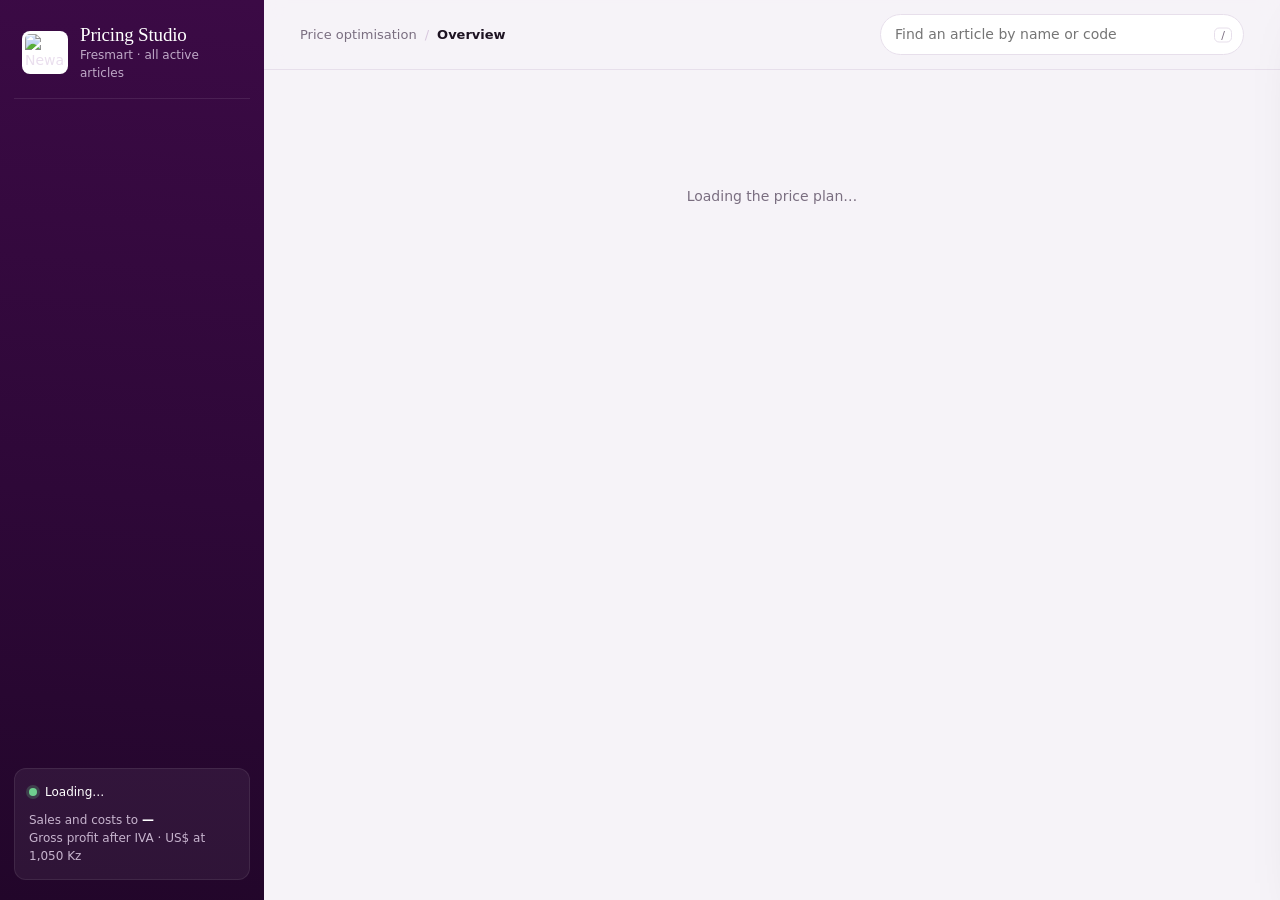
==== commit f9a04d01: "Pricing Studio rebuilt for all active articles: premium UI (Newaco theme), data from the all-SKU pip" ====
--- a/dashboard/index.html
+++ b/dashboard/index.html
@@ -1,2164 +1,11 @@
 <!doctype html>
-<html lang="en" data-theme="light">
+<html lang="en">
 <head>
 <meta charset="utf-8">
-<meta name="viewport" content="width=device-width, initial-scale=1">
 <title>Fresmart Pricing Studio</title>
-<style>
-:root {
-  color-scheme: light;
-  --font-anthropic-sans: "Inter", "Segoe UI", system-ui, -apple-system, Roboto, Arial, sans-serif;
-  --font-anthropic-serif: Georgia, "Times New Roman", serif;
-  --color-fg: #1d1c1a; --color-fg-muted: #6b6862; --color-bg: #f6f5f2; --color-panel: #ffffff;
-  --color-border-line: #e6e3dd; --color-ok: #17804a; --color-warn: #a35a00; --color-bad: #c0352b;
-  --cds-font-size-caption: 12.5px; --cds-font-size-body: 14px; --cds-font-size-heading: 16px; --cds-font-size-title: 26px;
-  --cds-font-weight-medium: 500;
-  --cds-gap-xs: 4px; --cds-gap-sm: 8px; --cds-gap-md: 16px; --cds-gap-lg: 22px; --cds-gap-xl: 32px;
-  --cds-pad-xs: 4px; --cds-pad-sm: 8px; --cds-pad-md: 14px; --cds-pad-lg: 20px; --cds-pad-xl: 28px;
-  --cds-radius: 8px;
-  --cds-chart-axis: #d6d2ca; --cds-chart-grid: #ebe8e2; --cds-chart-reference: #a39e95; --cds-chart-muted: #b8b3aa;
-  --cds-chart-status-critical: #d03b2f;
-  --cds-surface-popover: #ffffff; --cds-border: #e2dfd8; --cds-text-secondary: #6b6862;
-  --cds-shadow-popover: 0 10px 30px -8px rgba(20, 18, 14, .22), 0 2px 6px rgba(20, 18, 14, .06);
-  --cds-dur-slow: 320ms; --cds-ease-out: cubic-bezier(.2, .8, .2, 1);
-}
-html, body { margin: 0; background: var(--color-bg); color: var(--color-fg); font-family: var(--font-anthropic-sans); -webkit-font-smoothing: antialiased; }
-#dash-root { padding: var(--dash-gutter, 16px); min-height: 100vh; box-sizing: border-box; }
-.dash-skeleton { color: transparent !important; border-radius: 6px; min-width: 3ch; display: inline-block;
-  background: linear-gradient(90deg, #eeece8 25%, #f7f6f3 50%, #eeece8 75%); background-size: 200% 100%; animation: dash-sk 1.2s linear infinite; }
-@keyframes dash-sk { to { background-position: -200% 0; } }
-</style>
-<script src="d3.min.js"></script>
-<script src="dash-local.js"></script>
+<meta http-equiv="refresh" content="0; url=studio/">
 </head>
-<body>
-<div id="dash-root">
-<style>
-#dash-root { --dash-gutter: clamp(8px, 1.6vw, 24px); }
-.fp { --fp-accent: var(--color-fg); --fp-r: 14px; --fp-r-sm: 9px;
-  --fp-soft: color-mix(in srgb, var(--fp-accent) 11%, transparent);
-  --fp-softer: color-mix(in srgb, var(--fp-accent) 6%, transparent);
-  --fp-tint: color-mix(in srgb, var(--color-fg) 2.5%, var(--color-bg));
-  --fp-hair: color-mix(in srgb, var(--color-fg) 7%, transparent);
-  --fp-shadow: 0 1px 2px color-mix(in srgb, var(--color-fg) 5%, transparent), 0 8px 24px -12px color-mix(in srgb, var(--color-fg) 16%, transparent);
-  font-family: var(--font-anthropic-sans); color: var(--color-fg); }
-.fp [hidden] { display: none !important; }
-.fp p { margin: 0; }
-.fp b { font-weight: 600; }
-.fp h1, .fp h2, .fp h3 { margin: 0; text-wrap: balance; }
-
-/* ---------- app shell ---------- */
-.fp-app { display: grid; grid-template-columns: 15.5rem minmax(0, 1fr); min-height: 100%; background: var(--fp-tint); border: 1px solid var(--color-border-line); border-radius: calc(var(--fp-r) + 4px); overflow: clip; }
-.fp-side { background: var(--color-panel); border-right: 1px solid var(--color-border-line); padding: var(--cds-pad-lg) var(--cds-pad-md); display: flex; flex-direction: column; gap: var(--cds-gap-lg); position: sticky; top: 0; align-self: start; min-height: 100%; }
-.fp-brand { display: flex; align-items: center; gap: 10px; padding: 0 6px; }
-.fp-logo { width: 2.1rem; height: 2.1rem; border-radius: 10px; display: grid; place-items: center; color: var(--color-bg); font-weight: 700; font-size: 1rem; letter-spacing: -.02em; flex: none;
-  background: linear-gradient(135deg, var(--fp-accent), color-mix(in srgb, var(--fp-accent) 60%, var(--color-fg))); box-shadow: 0 6px 16px -6px color-mix(in srgb, var(--fp-accent) 70%, transparent); }
-.fp-brand-name { font-weight: 650; font-size: var(--cds-font-size-body); letter-spacing: -.01em; line-height: 1.2; }
-.fp-brand-sub { color: var(--color-fg-muted); font-size: var(--cds-font-size-caption); }
-.fp-navlabel { color: var(--color-fg-muted); font-size: 11px; letter-spacing: .08em; text-transform: uppercase; padding: 0 10px; margin-bottom: 4px; }
-.fp-nav { display: grid; gap: 2px; }
-.fp-tab { appearance: none; display: flex; align-items: center; gap: 10px; width: 100%; text-align: left; background: none; border: 0; border-radius: var(--fp-r-sm); padding: 8px 10px; font: inherit; font-size: var(--cds-font-size-body); color: var(--color-fg-muted); cursor: pointer; position: relative; white-space: nowrap; transition: background-color .15s, color .15s; }
-.fp-tab:hover { background: var(--fp-hair); color: var(--color-fg); }
-.fp-tab[aria-selected="true"] { background: var(--fp-soft); color: var(--color-fg); font-weight: 600; }
-.fp-tab[aria-selected="true"]::before { content: ""; position: absolute; left: -12px; top: 8px; bottom: 8px; width: 3px; border-radius: 0 3px 3px 0; background: var(--fp-accent); }
-.fp-tab[aria-selected="true"] .fp-ico { color: var(--fp-accent); }
-.fp-ico { width: 18px; height: 18px; flex: none; display: inline-grid; place-items: center; }
-.fp-ico svg { width: 100%; height: 100%; fill: none; stroke: currentColor; stroke-width: 1.8; stroke-linecap: round; stroke-linejoin: round; }
-.fp-sidefoot { margin-top: auto; display: grid; gap: 8px; padding: var(--cds-pad-md); border-radius: var(--fp-r-sm); background: var(--fp-tint); border: 1px solid var(--color-border-line); font-size: var(--cds-font-size-caption); color: var(--color-fg-muted); }
-.fp-sidefoot b { color: var(--color-fg); font-weight: 600; }
-.fp-live { display: inline-flex; align-items: center; gap: 6px; }
-.fp-live::before { content: ""; width: 7px; height: 7px; border-radius: 50%; background: var(--color-ok); box-shadow: 0 0 0 3px color-mix(in srgb, var(--color-ok) 22%, transparent); }
-
-.fp-main { min-width: 0; display: grid; align-content: start; }
-.fp-top { display: flex; align-items: center; gap: var(--cds-gap-md); flex-wrap: wrap; padding: var(--cds-pad-md) clamp(16px, 2.4vw, 32px); border-bottom: 1px solid var(--color-border-line); background: color-mix(in srgb, var(--color-panel) 85%, transparent); position: sticky; top: 0; z-index: 20; backdrop-filter: blur(8px); }
-.fp-crumb { display: flex; align-items: center; gap: 8px; font-size: var(--cds-font-size-caption); color: var(--color-fg-muted); min-width: 0; }
-.fp-crumb b { color: var(--color-fg); font-weight: 600; }
-.fp-search { position: relative; margin-left: auto; width: min(100%, 20rem); }
-.fp-search .fp-ico { position: absolute; left: 10px; top: 50%; translate: 0 -50%; color: var(--color-fg-muted); width: 16px; height: 16px; pointer-events: none; }
-.fp .fp-search input[type="search"] { width: 100%; box-sizing: border-box; font: inherit; font-size: var(--cds-font-size-caption); color: var(--color-fg); background: var(--fp-tint); border: 1px solid var(--color-border-line); border-radius: 999px; padding: 7px 40px 7px 32px; transition: border-color .15s, box-shadow .15s; }
-.fp-search input:focus { outline: none; border-color: var(--fp-accent); box-shadow: 0 0 0 3px var(--fp-soft); background: var(--color-panel); }
-.fp-kbd { position: absolute; right: 10px; top: 50%; translate: 0 -50%; font-size: 11px; color: var(--color-fg-muted); border: 1px solid var(--color-border-line); border-radius: 5px; padding: 0 5px; line-height: 16px; pointer-events: none; }
-.fp-results { position: absolute; top: calc(100% + 6px); left: 0; right: 0; z-index: 30; background: var(--cds-surface-popover); border: 1px solid var(--cds-border); border-radius: 12px; box-shadow: var(--cds-shadow-popover); padding: 4px; display: grid; max-height: 22rem; overflow: auto; }
-.fp-result { appearance: none; display: flex; align-items: center; gap: 10px; text-align: left; background: none; border: 0; border-radius: 8px; padding: 7px 8px; font: inherit; font-size: var(--cds-font-size-caption); color: var(--color-fg); cursor: pointer; }
-.fp-result:hover, .fp-result[aria-selected="true"] { background: var(--fp-soft); }
-.fp-result span:last-child { margin-left: auto; color: var(--color-fg-muted); font-variant-numeric: tabular-nums; }
-.fp-empty { padding: 10px; color: var(--color-fg-muted); font-size: var(--cds-font-size-caption); }
-
-.fp-body { padding: clamp(16px, 2.4vw, 32px); display: grid; gap: var(--cds-gap-lg); max-width: 1480px; width: 100%; box-sizing: border-box; margin-inline: auto; }
-.fp-pagehead { display: flex; flex-wrap: wrap; align-items: end; justify-content: space-between; gap: var(--cds-gap-md); }
-.fp-pagehead h1 { font-size: clamp(1.4rem, 2.2vw, 1.85rem); font-weight: 650; letter-spacing: -.025em; line-height: 1.15; }
-.fp-pagesub { color: var(--color-fg-muted); font-size: var(--cds-font-size-body); max-width: 78ch; margin-top: 4px; }
-.fp-chips { display: flex; flex-wrap: wrap; gap: 6px; }
-.fp-chip { display: inline-flex; align-items: center; gap: 6px; font-size: var(--cds-font-size-caption); padding: 4px 10px; border-radius: 999px; background: var(--color-panel); border: 1px solid var(--color-border-line); color: var(--color-fg-muted); white-space: nowrap; }
-.fp-chip b { color: var(--color-fg); font-weight: 600; font-variant-numeric: tabular-nums; }
-.fp-chip .fp-ico { width: 14px; height: 14px; }
-
-.fp-take { display: flex; gap: 14px; align-items: flex-start; padding: var(--cds-pad-md) var(--cds-pad-lg); border-radius: var(--fp-r); background: linear-gradient(100deg, var(--fp-soft), var(--fp-softer) 60%, transparent); border: 1px solid color-mix(in srgb, var(--fp-accent) 22%, var(--color-border-line)); font-size: var(--cds-font-size-body); line-height: 1.55; }
-.fp-take > .fp-ico { width: 20px; height: 20px; color: var(--fp-accent); margin-top: 2px; }
-.fp-take b { font-variant-numeric: tabular-nums; }
-
-/* ---------- pages, cards ---------- */
-.fp-page { display: grid; gap: var(--cds-gap-lg); }
-.fp-grid { display: grid; gap: var(--cds-gap-md); grid-template-columns: repeat(auto-fit, minmax(min(100%, 22rem), 1fr)); }
-.fp-grid-wide { display: grid; gap: var(--cds-gap-md); grid-template-columns: repeat(auto-fit, minmax(min(100%, 34rem), 1fr)); }
-.fp-split { display: grid; gap: var(--cds-gap-md); grid-template-columns: minmax(0, 1fr); }
-@media (min-width: 1100px) { .fp-split { grid-template-columns: minmax(0, 1.55fr) minmax(0, 1fr); } }
-.fp-stack { display: grid; gap: var(--cds-gap-md); align-content: start; min-width: 0; }
-.fp-card { background: var(--color-panel); border: 1px solid var(--color-border-line); border-radius: var(--fp-r); padding: var(--cds-pad-lg); display: grid; gap: var(--cds-gap-sm); align-content: start; min-width: 0; box-shadow: var(--fp-shadow); }
-.fp-cardhead { display: flex; align-items: flex-start; justify-content: space-between; gap: var(--cds-gap-sm); flex-wrap: wrap; }
-.fp-card h2 { font-size: var(--cds-font-size-heading); font-weight: 600; letter-spacing: -.01em; }
-.fp-card h3 { font-size: var(--cds-font-size-caption); font-weight: 600; color: var(--color-fg-muted); text-transform: uppercase; letter-spacing: .06em; }
-.fp-note { color: var(--color-fg-muted); font-size: var(--cds-font-size-caption); max-width: 80ch; line-height: 1.5; }
-.fp-tag { font-size: 11px; padding: 2px 8px; border-radius: 999px; background: var(--fp-hair); color: var(--color-fg-muted); white-space: nowrap; }
-.fp-section { display: flex; align-items: center; gap: 10px; color: var(--color-fg-muted); font-size: 11px; letter-spacing: .08em; text-transform: uppercase; font-weight: 600; }
-.fp-section::after { content: ""; flex: 1; height: 1px; background: var(--color-border-line); }
-
-/* ---------- KPIs ---------- */
-.fp-kpis { display: grid; gap: var(--cds-gap-md); grid-template-columns: repeat(auto-fit, minmax(min(100%, 12.5rem), 1fr)); }
-.fp-kpi { background: var(--color-panel); border: 1px solid var(--color-border-line); border-radius: var(--fp-r); padding: var(--cds-pad-md) var(--cds-pad-lg); display: grid; gap: 6px; align-content: start; box-shadow: var(--fp-shadow); position: relative; overflow: hidden; min-width: 0; }
-.fp-kpi-top { display: flex; align-items: center; justify-content: space-between; gap: 8px; }
-.fp-kpi-label { color: var(--color-fg-muted); font-size: var(--cds-font-size-caption); font-weight: 500; }
-.fp-badge { width: 30px; height: 30px; border-radius: 9px; display: grid; place-items: center; background: var(--fp-soft); color: var(--fp-accent); flex: none; }
-.fp-badge .fp-ico { width: 16px; height: 16px; }
-.fp-kpi-value { font-size: clamp(1.45rem, 2.1vw, 1.8rem); font-weight: 650; letter-spacing: -.03em; font-variant-numeric: tabular-nums; line-height: 1.1; }
-.fp-kpi-sub { color: var(--color-fg-muted); font-size: var(--cds-font-size-caption); font-variant-numeric: tabular-nums; display: flex; align-items: center; gap: 6px; flex-wrap: wrap; }
-.fp-hero { display: grid; gap: var(--cds-gap-md); grid-template-columns: minmax(0, 1fr); }
-@media (min-width: 1100px) { .fp-hero { grid-template-columns: minmax(0, 1.3fr) minmax(0, 2fr); } }
-.fp-herocard { background: var(--color-panel); border: 1px solid color-mix(in srgb, var(--fp-accent) 30%, var(--color-border-line)); border-radius: var(--fp-r); padding: var(--cds-pad-lg); display: grid; gap: var(--cds-gap-sm); align-content: start; box-shadow: var(--fp-shadow); position: relative; overflow: hidden; min-width: 0;
-  background-image: radial-gradient(120% 90% at 100% 0%, var(--fp-soft), transparent 60%); }
-.fp-herovalue { font-size: clamp(2.2rem, 4.4vw, 3.1rem); font-weight: 700; letter-spacing: -.04em; line-height: 1.05; font-variant-numeric: tabular-nums; }
-.fp-range-wrap { min-height: 4.2rem; position: relative; }
-.fp-rbar { position: relative; height: 10px; border-radius: 999px; background: var(--fp-hair); margin: 18px 0 8px; }
-.fp-rbar i { position: absolute; top: 0; bottom: 0; border-radius: 999px; background: linear-gradient(90deg, color-mix(in srgb, var(--fp-accent) 35%, transparent), var(--fp-accent)); }
-.fp-rbar em { position: absolute; top: 50%; width: 16px; height: 16px; translate: -50% -50%; border-radius: 50%; background: var(--color-panel); border: 3px solid var(--fp-accent); box-sizing: border-box; box-shadow: 0 2px 8px color-mix(in srgb, var(--fp-accent) 45%, transparent); }
-.fp-rlabels { display: flex; justify-content: space-between; gap: 8px; font-size: var(--cds-font-size-caption); color: var(--color-fg-muted); font-variant-numeric: tabular-nums; }
-.fp-rlabels span:nth-child(2) { color: var(--color-fg); font-weight: 600; text-align: center; }
-.fp-rlabels span:last-child { text-align: right; }
-
-.fp-delta { display: inline-flex; align-items: center; gap: 3px; font-size: 12px; font-weight: 600; padding: 1px 7px; border-radius: 999px; font-variant-numeric: tabular-nums; background: var(--fp-hair); color: var(--color-fg-muted); }
-.fp-delta.up { background: color-mix(in srgb, var(--color-ok) 13%, transparent); color: var(--color-ok); }
-.fp-delta.down { background: color-mix(in srgb, var(--color-bad) 12%, transparent); color: var(--color-bad); }
-.fp-delta.warn { background: color-mix(in srgb, var(--color-warn) 14%, transparent); color: var(--color-warn); }
-.fp-good { color: var(--color-ok); }
-.fp-bad { color: var(--color-bad); }
-.fp-warnc { color: var(--color-warn); }
-
-/* ---------- charts ---------- */
-.fp-chart { position: relative; min-width: 0; }
-.fp-chart svg { display: block; overflow: visible; }
-.fp-tick { fill: var(--color-fg-muted); font-size: 11.5px; font-family: var(--font-anthropic-sans); }
-.fp-tick-strong { fill: var(--color-fg); font-size: 11.5px; font-family: var(--font-anthropic-sans); font-weight: 600; }
-.fp-axis path, .fp-axis line { stroke: var(--cds-chart-axis); }
-.fp-gridline line { stroke: var(--cds-chart-grid); stroke-dasharray: 2 3; }
-.fp-gridline path { display: none; }
-.fp-tip { position: absolute; z-index: 5; background: var(--cds-surface-popover); border: 1px solid var(--cds-border); border-radius: 10px; box-shadow: var(--cds-shadow-popover); padding: 8px 10px; font-size: var(--cds-font-size-caption); pointer-events: none; display: grid; gap: 3px; min-width: 11rem; max-width: 18rem; }
-.fp-tip-h { color: var(--cds-text-secondary); font-weight: 600; margin-bottom: 2px; }
-.fp-tip-row { display: flex; gap: var(--cds-gap-sm); align-items: center; justify-content: space-between; font-variant-numeric: tabular-nums; }
-.fp-tip-row span:last-child { font-weight: 600; }
-.fp-sw { width: .6rem; height: .6rem; border-radius: 3px; display: inline-block; margin-right: 6px; vertical-align: middle; }
-.fp-legend { display: flex; flex-wrap: wrap; gap: 6px 14px; font-size: var(--cds-font-size-caption); color: var(--color-fg-muted); }
-.fp-legend span { display: inline-flex; align-items: center; }
-
-/* ---------- tables ---------- */
-.fp-tablebox { overflow: auto; max-height: 34rem; border: 1px solid var(--color-border-line); border-radius: var(--fp-r-sm); }
-.fp-table { width: 100%; border-collapse: separate; border-spacing: 0; font-size: var(--cds-font-size-caption); font-variant-numeric: tabular-nums; }
-.fp-table th { position: sticky; top: 0; background: var(--fp-tint); text-align: left; font-weight: 600; color: var(--color-fg-muted); padding: 9px 12px; border-bottom: 1px solid var(--color-border-line); white-space: nowrap; z-index: 1; font-size: 11px; letter-spacing: .05em; text-transform: uppercase; }
-.fp-table td { padding: 9px 12px; border-bottom: 1px solid var(--fp-hair); vertical-align: middle; }
-.fp-table tbody tr:last-child td { border-bottom: 0; }
-.fp-table tbody tr { transition: background-color .12s; }
-.fp-table tbody tr:hover td { background: var(--fp-softer); }
-.fp-table .num { text-align: right; white-space: nowrap; }
-.fp-table th.num { text-align: right; }
-.fp-table tbody tr.fp-click { cursor: pointer; }
-.fp-table-flat { border: 0; }
-.fp-sortbtn { appearance: none; background: none; border: 0; padding: 0; font: inherit; color: inherit; cursor: pointer; letter-spacing: inherit; text-transform: inherit; display: inline-flex; gap: 4px; align-items: center; }
-.fp-sortbtn:hover { color: var(--color-fg); }
-th[aria-sort="ascending"] .fp-sortbtn::after { content: "↑"; color: var(--fp-accent); }
-th[aria-sort="descending"] .fp-sortbtn::after { content: "↓"; color: var(--fp-accent); }
-.fp-prod { display: flex; align-items: center; gap: 10px; min-width: 12rem; }
-.fp-prod-name { font-weight: 550; color: var(--color-fg); }
-.fp-prod-sub { color: var(--color-fg-muted); font-size: 11px; }
-.fp-gl { width: 26px; height: 26px; border-radius: 8px; display: grid; place-items: center; font-weight: 700; font-size: 12px; flex: none; color: var(--color-fg); }
-.fp-pill { display: inline-flex; align-items: center; gap: 5px; padding: 2px 9px; border-radius: 999px; font-size: 11.5px; font-weight: 550; white-space: nowrap; background: var(--fp-hair); color: var(--color-fg-muted); }
-.fp-pill::before { content: ""; width: 6px; height: 6px; border-radius: 50%; background: currentColor; opacity: .85; }
-.fp-pill-ok { color: var(--color-ok); background: color-mix(in srgb, var(--color-ok) 12%, transparent); }
-.fp-pill-warn { color: var(--color-warn); background: color-mix(in srgb, var(--color-warn) 13%, transparent); }
-.fp-pill-bad { color: var(--color-bad); background: color-mix(in srgb, var(--color-bad) 12%, transparent); }
-.fp-pill-muted { color: var(--color-fg-muted); }
-.fp-cellbar { display: flex; align-items: center; gap: 8px; justify-content: flex-end; }
-.fp-cellbar i { display: block; height: 6px; border-radius: 3px; flex: none; }
-.fp-cellbar u { display: block; width: 70px; height: 6px; border-radius: 3px; background: var(--fp-hair); position: relative; text-decoration: none; flex: none; }
-.fp-cellbar u i { position: absolute; left: 0; top: 0; }
-
-/* ---------- controls ---------- */
-.fp-toolbar { display: flex; flex-wrap: wrap; gap: var(--cds-gap-sm); align-items: center; }
-.fp-toolbar .fp-grow { flex: 1 1 14rem; min-width: 0; position: relative; }
-.fp-field { display: grid; gap: 4px; font-size: var(--cds-font-size-caption); color: var(--color-fg-muted); min-width: 0; font-weight: 500; }
-.fp select, .fp input[type="search"] { font: inherit; font-size: var(--cds-font-size-caption); color: var(--color-fg); background: var(--color-panel); border: 1px solid var(--color-border-line); border-radius: var(--fp-r-sm); padding: 7px 10px; max-width: 100%; box-sizing: border-box; transition: border-color .15s, box-shadow .15s; }
-.fp select:focus, .fp input[type="search"]:focus { outline: none; border-color: var(--fp-accent); box-shadow: 0 0 0 3px var(--fp-soft); }
-.fp input[type="search"].fp-inline-search { width: 100%; padding-left: 32px; }
-.fp .fp-field select { width: 100%; }
-.fp-grow .fp-ico { position: absolute; left: 10px; top: 50%; translate: 0 -50%; width: 15px; height: 15px; color: var(--color-fg-muted); pointer-events: none; }
-.fp-seg { display: inline-flex; padding: 3px; gap: 2px; border-radius: 10px; background: var(--fp-hair); }
-.fp-seg button { appearance: none; border: 0; background: none; font: inherit; font-size: var(--cds-font-size-caption); color: var(--color-fg-muted); padding: 5px 11px; border-radius: 7px; cursor: pointer; font-weight: 500; white-space: nowrap; }
-.fp-seg button:hover { color: var(--color-fg); }
-.fp-seg button[aria-pressed="true"] { background: var(--color-panel); color: var(--color-fg); box-shadow: 0 1px 3px color-mix(in srgb, var(--color-fg) 14%, transparent); font-weight: 600; }
-.fp-btn { appearance: none; display: inline-flex; align-items: center; gap: 6px; font: inherit; font-size: var(--cds-font-size-caption); font-weight: 600; color: var(--color-fg); background: var(--color-panel); border: 1px solid var(--color-border-line); border-radius: var(--fp-r-sm); padding: 7px 12px; cursor: pointer; transition: border-color .15s, background-color .15s; }
-.fp-btn:hover { border-color: color-mix(in srgb, var(--fp-accent) 50%, var(--color-border-line)); background: var(--fp-softer); }
-.fp-btn-primary { background: var(--fp-accent); border-color: var(--fp-accent); color: var(--color-bg); }
-.fp-btn-primary:hover { background: color-mix(in srgb, var(--fp-accent) 88%, var(--color-fg)); }
-.fp-count { margin-left: auto; color: var(--color-fg-muted); font-size: var(--cds-font-size-caption); font-variant-numeric: tabular-nums; }
-.fp-tab:focus-visible, .fp button:focus-visible, .fp select:focus-visible, .fp input:focus-visible { outline: 2px solid var(--fp-accent); outline-offset: 2px; }
-
-/* ---------- simulator ---------- */
-.fp-sim-top { display: grid; gap: var(--cds-gap-md); grid-template-columns: minmax(0, 1fr); }
-@media (min-width: 1000px) { .fp-sim-top { grid-template-columns: minmax(0, 23rem) minmax(0, 1fr); } }
-.fp-pricebox { display: grid; gap: 4px; padding: var(--cds-pad-md); border-radius: var(--fp-r-sm); background: var(--fp-tint); border: 1px solid var(--color-border-line); }
-.fp-bigprice { font-size: clamp(1.7rem, 3vw, 2.1rem); font-weight: 700; letter-spacing: -.03em; font-variant-numeric: tabular-nums; line-height: 1.1; }
-.fp-stepval { font-size: var(--cds-font-size-heading); font-weight: 700; font-variant-numeric: tabular-nums; color: var(--fp-accent); }
-.fp-slider { position: relative; padding: 6px 0 22px; }
-.fp-range { -webkit-appearance: none; appearance: none; width: 100%; height: 22px; background: transparent; margin: 0; cursor: pointer; }
-.fp-range::-webkit-slider-runnable-track { height: 8px; border-radius: 999px; background: var(--fp-trackbg, var(--fp-hair)); }
-.fp-range::-moz-range-track { height: 8px; border-radius: 999px; background: var(--fp-trackbg, var(--fp-hair)); }
-.fp-range::-webkit-slider-thumb { -webkit-appearance: none; width: 20px; height: 20px; margin-top: -6px; border-radius: 50%; background: var(--color-panel); border: 3px solid var(--fp-accent); box-shadow: 0 2px 10px color-mix(in srgb, var(--fp-accent) 45%, transparent); }
-.fp-range::-moz-range-thumb { width: 14px; height: 14px; border-radius: 50%; background: var(--color-panel); border: 3px solid var(--fp-accent); box-shadow: 0 2px 10px color-mix(in srgb, var(--fp-accent) 45%, transparent); }
-.fp-recmark { position: absolute; bottom: 0; translate: -50% 0; font-size: 10.5px; font-weight: 600; color: var(--fp-accent); white-space: nowrap; display: flex; flex-direction: column; align-items: center; line-height: 1.1; }
-.fp-recmark::before { content: ""; width: 2px; height: 7px; background: var(--fp-accent); border-radius: 1px; margin-bottom: 1px; }
-.fp-steplabels { display: flex; justify-content: space-between; color: var(--color-fg-muted); font-size: 11px; margin-top: -18px; font-variant-numeric: tabular-nums; }
-.fp-mtiles { display: grid; gap: var(--cds-gap-sm); grid-template-columns: repeat(auto-fit, minmax(min(100%, 10.5rem), 1fr)); }
-.fp-mtile { border: 1px solid var(--color-border-line); border-radius: var(--fp-r-sm); padding: 10px 12px; display: grid; gap: 3px; background: var(--color-panel); min-width: 0; }
-.fp-mtile-l { color: var(--color-fg-muted); font-size: 11px; text-transform: uppercase; letter-spacing: .06em; font-weight: 600; }
-.fp-mtile-v { font-size: 1.2rem; font-weight: 650; letter-spacing: -.02em; font-variant-numeric: tabular-nums; }
-.fp-mtile-s { color: var(--color-fg-muted); font-size: 11.5px; font-variant-numeric: tabular-nums; }
-.fp-mtile-hl { background: linear-gradient(135deg, var(--fp-soft), transparent); border-color: color-mix(in srgb, var(--fp-accent) 30%, var(--color-border-line)); }
-.fp-facts { display: grid; grid-template-columns: max-content 1fr; gap: 10px var(--cds-gap-md); font-size: var(--cds-font-size-caption); margin: 0; }
-.fp-facts dt { color: var(--color-fg-muted); font-weight: 500; }
-.fp-facts dd { margin: 0; font-variant-numeric: tabular-nums; min-width: 0; line-height: 1.5; }
-
-/* ---------- rollout timeline ---------- */
-.fp-timeline { display: grid; grid-template-columns: repeat(auto-fit, minmax(min(100%, 10rem), 1fr)); gap: 0; position: relative; }
-.fp-ms { position: relative; padding: 30px 14px 0 0; display: grid; gap: 3px; }
-.fp-ms::before { content: ""; position: absolute; top: 8px; left: 0; right: 0; height: 2px; background: var(--color-border-line); }
-.fp-ms::after { content: ""; position: absolute; top: 2px; left: 0; width: 14px; height: 14px; border-radius: 50%; background: var(--color-panel); border: 3px solid var(--fp-accent); box-sizing: border-box; }
-.fp-ms.fp-ms-muted::after { border-color: var(--color-fg-muted); }
-.fp-ms-date { font-size: 11px; font-weight: 700; color: var(--fp-accent); letter-spacing: .04em; text-transform: uppercase; }
-.fp-ms-muted .fp-ms-date { color: var(--color-fg-muted); }
-.fp-ms-t { font-weight: 600; font-size: var(--cds-font-size-caption); }
-.fp-ms-d { color: var(--color-fg-muted); font-size: 11.5px; line-height: 1.45; }
-.fp-plan { display: grid; grid-template-columns: max-content 1fr; gap: 0; font-size: var(--cds-font-size-caption); margin: 0; border: 1px solid var(--color-border-line); border-radius: var(--fp-r-sm); overflow: hidden; }
-.fp-plan dt, .fp-plan dd { padding: 9px 12px; border-bottom: 1px solid var(--fp-hair); margin: 0; line-height: 1.5; }
-.fp-plan dt { color: var(--color-fg-muted); font-weight: 600; background: var(--fp-tint); }
-.fp-plan dt:last-of-type, .fp-plan dd:last-of-type { border-bottom: 0; }
-
-/* ---------- misc ---------- */
-.fp-pipeline { display: grid; gap: 8px; grid-template-columns: repeat(auto-fill, minmax(min(100%, 15rem), 1fr)); margin: 0; padding: 0; list-style: none; counter-reset: st; }
-.fp-pipeline li { counter-increment: st; display: flex; gap: 10px; align-items: flex-start; padding: 10px 12px; border: 1px solid var(--color-border-line); border-radius: var(--fp-r-sm); font-size: var(--cds-font-size-caption); line-height: 1.45; background: var(--color-panel); }
-.fp-pipeline li::before { content: counter(st, decimal-leading-zero); font-weight: 700; font-size: 11px; color: var(--fp-accent); background: var(--fp-soft); border-radius: 6px; padding: 2px 6px; font-variant-numeric: tabular-nums; flex: none; }
-.fp-pipeline li.fp-cur { border-color: var(--fp-accent); box-shadow: 0 0 0 3px var(--fp-softer); }
-.fp-rules-list { margin: 0; padding: 0; list-style: none; display: grid; gap: 8px; counter-reset: rl; }
-.fp-rules-list li { counter-increment: rl; display: flex; gap: 10px; font-size: var(--cds-font-size-caption); line-height: 1.5; }
-.fp-rules-list li::before { content: counter(rl); width: 22px; height: 22px; flex: none; border-radius: 50%; display: grid; place-items: center; background: var(--fp-soft); color: var(--fp-accent); font-weight: 700; font-size: 11px; }
-.fp-groups { display: grid; gap: var(--cds-gap-md); grid-template-columns: repeat(auto-fit, minmax(min(100%, 14rem), 1fr)); }
-.fp-gcard { background: var(--color-panel); border: 1px solid var(--color-border-line); border-radius: var(--fp-r); padding: var(--cds-pad-md) var(--cds-pad-lg); display: grid; gap: 10px; box-shadow: var(--fp-shadow); position: relative; overflow: hidden; min-width: 0; }
-.fp-gcard::before { content: ""; position: absolute; inset: 0 0 auto 0; height: 3px; background: var(--fp-gc, var(--fp-accent)); }
-.fp-gcard-h { display: flex; align-items: center; gap: 10px; }
-.fp-gcard-h div { display: grid; }
-.fp-gcard-h b { font-size: var(--cds-font-size-body); font-weight: 600; }
-.fp-gcard-h span { color: var(--color-fg-muted); font-size: 11.5px; }
-.fp-gstats { display: grid; grid-template-columns: 1fr 1fr; gap: 8px 12px; }
-.fp-gstats div { display: grid; gap: 1px; }
-.fp-gstats span { color: var(--color-fg-muted); font-size: 11px; }
-.fp-gstats b { font-size: var(--cds-font-size-body); font-weight: 650; font-variant-numeric: tabular-nums; }
-.fp-donutwrap { display: grid; gap: var(--cds-gap-md); grid-template-columns: minmax(0, 1fr); align-items: center; }
-.fp-fail { display: flex; align-items: center; justify-content: center; gap: 6px; color: var(--color-fg-muted); font-size: var(--cds-font-size-caption); min-height: 6rem; }
-.fp-fail::before { content: ""; width: .375rem; height: .375rem; border-radius: 50%; background: var(--color-bad); }
-[data-dash-source-state=empty] { color: transparent; }
-[data-dash-source-state=refreshing] { opacity: .5; transition: opacity var(--cds-dur-slow); }
-@media (prefers-reduced-motion: no-preference) {
-  .fp-page.fp-enter > * { animation: fp-rise var(--cds-dur-slow) var(--cds-ease-out) both; }
-  .fp-page.fp-enter > *:nth-child(2) { animation-delay: 40ms; }
-  .fp-page.fp-enter > *:nth-child(3) { animation-delay: 80ms; }
-  .fp-page.fp-enter > *:nth-child(4) { animation-delay: 120ms; }
-  .fp-page.fp-enter > *:nth-child(n+5) { animation-delay: 160ms; }
-  @keyframes fp-rise { from { opacity: 0; transform: translateY(6px); } to { opacity: 1; transform: none; } }
-}
-
-#card-curtable { position: relative; }
-#card-curtable.fp-full, .fp-card.fp-full { position: fixed; inset: 14px; z-index: 100; overflow: auto; align-content: start; box-shadow: 0 0 0 100vmax color-mix(in srgb, var(--color-fg) 35%, transparent), var(--cds-shadow-popover); }
-.fp-card.fp-full .fp-tablebox { max-height: calc(100vh - 250px) !important; }
-.fp-card.fp-full .fp-hide-narrow { display: table-cell; }
-.fp-headbtns { display: flex; gap: 8px; flex-wrap: wrap; }
-.fp-headbtns .fp-ico { width: 15px; height: 15px; }
-.fp-guide { display: grid; grid-template-columns: repeat(auto-fit, minmax(min(100%, 19rem), 1fr)); gap: 8px; margin: 0; padding: var(--cds-pad-md); border-radius: var(--fp-r-sm); background: var(--fp-tint); border: 1px solid var(--color-border-line); }
-.fp-guide div { display: grid; gap: 2px; align-content: start; padding: 8px 10px; border-radius: 8px; background: var(--color-panel); border: 1px solid var(--fp-hair); }
-.fp-guide dt { font-weight: 650; font-size: var(--cds-font-size-caption); }
-.fp-guide dd { margin: 0; color: var(--color-fg-muted); font-size: var(--cds-font-size-caption); line-height: 1.5; }
-.fp-table th[title] .fp-sortbtn { cursor: help; text-decoration: underline dotted color-mix(in srgb, var(--color-fg-muted) 60%, transparent); text-underline-offset: 3px; }
-#cur-kpis { grid-template-columns: repeat(auto-fit, minmax(min(100%, 9.5rem), 1fr)); }
-#cur-kpis .fp-kpi-value { font-size: clamp(1.25rem, 1.7vw, 1.55rem); white-space: nowrap; }
-#top:has(#page-titles[hidden]) { justify-content: flex-end; }
-/* ---------- card explanations ---------- */
-.fp-kpi, .fp-herocard, .fp-gcard { overflow: visible; }
-.fp-gcard::before { border-radius: var(--fp-r) var(--fp-r) 0 0; }
-.fp-herocard { background-clip: padding-box; }
-.fp-info { appearance: none; border: 0; background: none; padding: 0; margin-left: 6px; position: relative; cursor: help; vertical-align: middle; display: inline-flex; font: inherit; }
-.fp-info-i { width: 15px; height: 15px; border-radius: 50%; display: inline-grid; place-items: center; font-size: 10px; font-weight: 700; font-style: italic; font-family: Georgia, serif;
-  color: var(--color-fg-muted); border: 1px solid color-mix(in srgb, var(--color-fg-muted) 55%, transparent); }
-.fp-info:hover .fp-info-i, .fp-info:focus-visible .fp-info-i { color: var(--fp-accent); border-color: var(--fp-accent); }
-.fp-pop { display: none; position: absolute; top: calc(100% + 8px); left: -12px; z-index: 40; width: min(19rem, 78vw); text-align: left; white-space: normal;
-  background: var(--cds-surface-popover); border: 1px solid var(--cds-border); border-radius: 10px; box-shadow: var(--cds-shadow-popover); padding: 10px 12px;
-  font-size: var(--cds-font-size-caption); font-weight: 400; font-style: normal; color: var(--color-fg); line-height: 1.5; letter-spacing: 0; text-transform: none; }
-.fp-info:hover .fp-pop, .fp-info:focus .fp-pop { display: block; }
-
-/* ---------- price plan switch ---------- */
-.fp-plan { display: inline-flex; align-items: center; gap: 8px; }
-.fp-plan-label { font-size: var(--cds-font-size-caption); color: var(--color-fg-muted); }
-.fp-plan .fp-seg button[aria-pressed="true"][data-p="sweetspot"] { color: var(--fp-accent); }
-.fp-gpline { display: inline-flex; gap: 4px; align-items: baseline; white-space: nowrap; font-variant-numeric: tabular-nums; }
-.fp-gpline i { font-style: normal; color: var(--color-fg-muted); }
-.fp-sub2 { display: block; font-size: var(--cds-font-size-caption); color: var(--color-fg-muted); }
-
-/* ---------- SKU portfolio ---------- */
-.fp-segs { display: grid; gap: var(--cds-gap-md); grid-template-columns: repeat(auto-fit, minmax(min(100%, 15rem), 1fr)); }
-.fp-segcard { appearance: none; font: inherit; color: inherit; text-align: left; cursor: pointer; width: 100%; }
-.fp-segcard:hover { border-color: color-mix(in srgb, var(--fp-gc) 45%, var(--color-border-line)); }
-.fp-segcard[aria-pressed="true"] { border-color: var(--fp-gc); box-shadow: 0 0 0 2px color-mix(in srgb, var(--fp-gc) 30%, transparent); }
-.fp-segpill { display: inline-block; padding: 2px 8px; border-radius: 999px; font-size: 11.5px; font-weight: 600; white-space: nowrap; color: var(--color-fg); }
-.fp-segcard .fp-gcard-h { align-items: flex-start; }
-.fp-pfcrumb { display: flex; gap: 8px; align-items: center; font-size: var(--cds-font-size-caption); color: var(--color-fg-muted); }
-.fp-pfcrumb b { color: var(--color-fg); }
-.fp-pfcrumb button { appearance: none; border: 1px solid var(--color-border-line); background: var(--color-panel); border-radius: 7px; padding: 3px 9px; font: inherit; cursor: pointer; color: var(--color-fg); }
-
-/* ---------- planner ---------- */
-.fp-plan-bar { display: flex; flex-wrap: wrap; gap: var(--cds-gap-sm) var(--cds-gap-md); align-items: end; }
-.fp-plan-bar .fp-field { min-width: 9rem; }
-.fp-nudge { display: grid; gap: 4px; min-width: 14rem; flex: 1 1 14rem; }
-.fp-nudge input { width: 100%; }
-.fp-stepper { display: inline-flex; align-items: center; border: 1px solid var(--color-border-line); border-radius: 8px; overflow: hidden; background: var(--color-panel); }
-.fp-stepper button { appearance: none; border: 0; background: none; width: 26px; height: 26px; font: inherit; font-weight: 700; color: var(--color-fg-muted); cursor: pointer; }
-.fp-stepper button:hover { background: var(--fp-soft); color: var(--color-fg); }
-.fp-stepper span { min-width: 3.4rem; text-align: center; font-weight: 650; font-variant-numeric: tabular-nums; font-size: var(--cds-font-size-caption); }
-.fp-stepper.fp-custom { border-color: var(--fp-accent); box-shadow: 0 0 0 2px var(--fp-softer); }
-.fp-linkbtn { appearance: none; background: none; border: 0; padding: 0; font: inherit; color: inherit; cursor: pointer; text-align: left; }
-.fp-linkbtn:hover .fp-prod-name { text-decoration: underline; text-underline-offset: 3px; }
-.fp-banner { display: flex; align-items: center; gap: 10px; padding: 10px 14px; border-radius: var(--fp-r-sm); font-size: var(--cds-font-size-caption); background: color-mix(in srgb, var(--color-warn) 10%, transparent); border: 1px solid color-mix(in srgb, var(--color-warn) 30%, transparent); }
-.fp-banner.fp-ok { background: color-mix(in srgb, var(--color-ok) 9%, transparent); border-color: color-mix(in srgb, var(--color-ok) 28%, transparent); }
-.fp-banner .fp-ico { width: 16px; height: 16px; flex: none; }
-
-/* ---------- narrow ---------- */
-@media (max-width: 900px) {
-  .fp-app { grid-template-columns: minmax(0, 1fr); }
-  .fp-side { position: static; min-height: 0; border-right: 0; border-bottom: 1px solid var(--color-border-line); padding: var(--cds-pad-md); gap: var(--cds-gap-sm); }
-  .fp-navlabel, .fp-sidefoot { display: none; }
-  .fp-nav { display: flex; overflow-x: auto; gap: 4px; scrollbar-width: none; margin: 0 -4px; padding: 0 4px; }
-  .fp-tab { width: auto; padding: 7px 11px; }
-  .fp-tab[aria-selected="true"]::before { display: none; }
-  .fp-search { width: 100%; }
-}
-@media (max-width: 640px) { .fp-plan, .fp-facts { grid-template-columns: 1fr; } .fp-plan dt { border-bottom: 0; } .fp-hide-narrow { display: none; } .fp-count { margin-left: 0; } }
-</style>
-
-<div class="fp" id="fp">
-<div class="fp-app">
-  <!-- SIDEBAR -->
-  <aside class="fp-side">
-    <div class="fp-brand">
-      <div class="fp-logo">F</div>
-      <div><div class="fp-brand-name">Pricing Studio</div><div class="fp-brand-sub">Fresmart · Phase 2 pilot</div></div>
-    </div>
-    <div>
-      <div class="fp-navlabel">Workspace</div>
-      <nav class="fp-nav" role="tablist" aria-label="Dashboard pages">
-        <button class="fp-tab" role="tab" id="tab-overview" data-tab="overview" aria-selected="true"><span class="fp-ico" data-icon="overview"></span>Overview</button>
-        <button class="fp-tab" role="tab" id="tab-portfolio" data-tab="portfolio" aria-selected="false"><span class="fp-ico" data-icon="box"></span>SKU portfolio</button>
-        <button class="fp-tab" role="tab" id="tab-current" data-tab="current" aria-selected="false"><span class="fp-ico" data-icon="gauge"></span>Current pricing</button>
-        <button class="fp-tab" role="tab" id="tab-prices" data-tab="prices" aria-selected="false"><span class="fp-ico" data-icon="tag"></span>Price list</button>
-        <button class="fp-tab" role="tab" id="tab-corrections" data-tab="corrections" aria-selected="false"><span class="fp-ico" data-icon="spark"></span>Price corrections</button>
-        <button class="fp-tab" role="tab" id="tab-simulator" data-tab="simulator" aria-selected="false"><span class="fp-ico" data-icon="sliders"></span>Simulator</button>
-        <button class="fp-tab" role="tab" id="tab-planner" data-tab="planner" aria-selected="false"><span class="fp-ico" data-icon="layers"></span>Scenario planner</button>
-        <button class="fp-tab" role="tab" id="tab-rollout" data-tab="rollout" aria-selected="false"><span class="fp-ico" data-icon="flag"></span>Rollout &amp; test</button>
-        <button class="fp-tab" role="tab" id="tab-monitoring" data-tab="monitoring" aria-selected="false"><span class="fp-ico" data-icon="activity"></span>Monitoring</button>
-        <button class="fp-tab" role="tab" id="tab-rules" data-tab="rules" aria-selected="false"><span class="fp-ico" data-icon="shield"></span>Business rules</button>
-        <button class="fp-tab" role="tab" id="tab-method" data-tab="method" aria-selected="false"><span class="fp-ico" data-icon="flask"></span>Method</button>
-      </nav>
-    </div>
-    <div class="fp-sidefoot">
-      <span class="fp-live">Plan ready for sign-off</span>
-      <span>Prices effective <b>Mon 2 Nov 2026</b></span>
-      <span>Data snapshot <b>21 Oct 2026</b>, sales and costs to 27 Sep</span>
-    </div>
-  </aside>
-
-  <!-- MAIN -->
-  <main class="fp-main">
-    <div class="fp-top">
-      <div class="fp-crumb"><span>Price optimisation</span><span>/</span><b id="crumb">Overview</b></div>
-      <div class="fp-search" id="gsearch">
-        <span class="fp-ico" data-icon="search"></span>
-        <input id="gs" type="search" placeholder="Jump to a SKU…" aria-label="Search SKUs" autocomplete="off" data-source="skus">
-        <span class="fp-kbd">/</span>
-        <div class="fp-results" id="gs-results" role="listbox" hidden></div>
-      </div>
-    </div>
-
-    <div class="fp-body">
-      <header class="fp-pagehead" id="top">
-        <div id="page-titles" hidden>
-          <h1 id="page-title">Overview</h1>
-          <p class="fp-pagesub" id="page-sub">Key insights about the pilot SKUs.</p>
-        </div>
-        <div class="fp-chips">
-          <div class="fp-plan"><span class="fp-plan-label">Price plan</span>
-            <div class="fp-seg" id="plan-switch" role="group" aria-label="Price plan"><button data-p="current" aria-pressed="true">Max profit</button><button data-p="sweetspot" aria-pressed="false">Sweet spot</button></div></div>
-          <span class="fp-chip"><span class="fp-ico" data-icon="box"></span><b class="dash-skeleton" data-source="totals" data-field="SKUs" data-row="0">—</b> pilot SKUs</span>
-          <span class="fp-chip"><span class="fp-ico" data-icon="calendar"></span>Effective <b>Mon 2 Nov</b></span>
-          <span class="fp-chip">Currency: <b>Kwanza (Kz)</b></span>
-        </div>
-      </header>
-
-      <!-- OVERVIEW -->
-      <section class="fp-page" id="overview" role="tabpanel">
-        <div class="fp-section">By pilot group</div>
-        <div class="fp-groups" id="card-groups" data-source="by_group"></div>
-        <p class="fp-note">GP now is the 13-week forecast at today's prices (28 Sep – 27 Dec); change is 2 Nov – 27 Dec.</p>
-      </section>
-
-      <!-- CURRENT PRICING -->
-      <section class="fp-page" id="current" role="tabpanel" hidden>
-        <p class="fp-take" id="cur-take" data-source="cur_totals"><span class="fp-ico" data-icon="spark"></span><span id="cur-take-text" class="dash-skeleton">—</span></p>
-        <div class="fp-kpis" id="cur-kpis" data-source="cur_totals"></div>
-
-        <div class="fp-grid">
-            <div class="fp-card" id="card-curexplain">
-              <h2>What price sensitivity means</h2>
-              <p class="fp-note">Elasticity says how many units we lose when the price goes up. It is measured from Fresmart's own sales history.</p>
-              <table class="fp-table fp-table-flat">
-                <thead><tr><th>Elasticity</th><th>A 10% price rise loses</th><th>Reads as</th></tr></thead>
-                <tbody>
-                  <tr><td><b>−0.5</b></td><td>about 5% of units</td><td><span class="fp-pill fp-pill-ok">Low sensitivity</span></td></tr>
-                  <tr><td><b>−1.0</b></td><td>about 10% of units</td><td><span class="fp-pill fp-pill-warn">Medium</span></td></tr>
-                  <tr><td><b>−2.0</b></td><td>about 20% of units</td><td><span class="fp-pill fp-pill-bad">High sensitivity</span></td></tr>
-                </tbody>
-              </table>
-              <p class="fp-note">Evidence says how sure we are: High means many past price changes to learn from; Low means few, so the estimate leans on similar articles.</p>
-            </div>
-            <div class="fp-card" id="card-curgroups">
-              <h2>Today by pilot group</h2>
-              <p class="fp-note">13 weeks at today's prices (28 Sep – 27 Dec).</p>
-              <div class="fp-tablebox" style="max-height: none">
-                <table class="fp-table" id="tb-curgroup" data-source="cur_groups" data-row-key="Group">
-                  <thead><tr><th data-field="Group">Group</th><th class="num" data-field="Revenue_13w">Revenue</th><th class="num" data-field="GP_13w">GP</th><th class="num" data-field="Margin_Pct">Margin</th><th class="num" data-field="Elasticity">Sensitivity</th></tr></thead>
-                  <tbody></tbody>
-                </table>
-              </div>
-            </div>
-        </div>
-
-        <div class="fp-card" id="card-curtable">
-          <div class="fp-cardhead"><div><h2>Every SKU today</h2>
-            <p class="fp-note">Shelf price incl. IVA per sales pack. Net prices and cost are per pack, ex IVA. "Realised" is what we actually collect on average after store price differences and discounts.</p></div></div>
-          <div class="fp-toolbar">
-            <div class="fp-grow"><span class="fp-ico" data-icon="search"></span><input class="fp-inline-search" id="cur-q" type="search" placeholder="Search article name" aria-label="Search article name"></div>
-            <div class="fp-seg" id="cur-group" role="group" aria-label="Pilot group"></div>
-            <select id="cur-flag" aria-label="Show"><option value="">All SKUs</option><option value="inel">Inelastic (above −1)</option><option value="sens">Price-sensitive (≤ −1)</option><option value="highm">Margin 20% or more</option><option value="lowm">Margin under 5%</option><option value="lowe">Low evidence</option><option value="supply">Supply at risk</option><option value="staple">Staples</option></select>
-            <span class="fp-count" id="cur-count"></span>
-          </div>
-          <div class="fp-tablebox" style="max-height: 46rem">
-            <table class="fp-table" id="tb-cur" data-source="skus" data-row-key="Code">
-              <thead><tr>
-                <th data-field="Name"><button class="fp-sortbtn" data-k="Name">Article</button></th>
-                <th class="num" data-field="Shelf_Price"><button class="fp-sortbtn" data-k="Shelf_Price">Shelf price</button></th>
-                <th class="num fp-hide-narrow" data-field="IVA_Pct"><button class="fp-sortbtn" data-k="IVA_Pct">IVA</button></th>
-                <th class="num fp-hide-narrow" data-field="Net_Realised_Pack"><button class="fp-sortbtn" data-k="Net_Realised_Pack">Realised net</button></th>
-                <th class="num fp-hide-narrow" data-field="Cost_Pack"><button class="fp-sortbtn" data-k="Cost_Pack">Cost</button></th>
-                <th class="num" data-field="Profit_Pack"><button class="fp-sortbtn" data-k="Profit_Pack">Profit / pack</button></th>
-                <th class="num" data-field="Margin_Realised_Pct"><button class="fp-sortbtn" data-k="Margin_Realised_Pct">Margin</button></th>
-                <th data-field="Elasticity"><button class="fp-sortbtn" data-k="Elasticity">Price sensitivity</button></th>
-                <th class="fp-hide-narrow" data-field="Confidence"><button class="fp-sortbtn" data-k="Confidence">Evidence</button></th>
-                <th class="num fp-hide-narrow" data-field="Packs_Week"><button class="fp-sortbtn" data-k="Packs_Week">Packs / week</button></th>
-                <th class="num" data-field="GP_13w"><button class="fp-sortbtn" data-k="GP_13w">GP, 13 wk</button></th>
-                <th class="num fp-hide-narrow" data-field="Stores_Main_Price_Pct"><button class="fp-sortbtn" data-k="Stores_Main_Price_Pct">Stores at main price</button></th>
-                <th class="fp-hide-narrow" data-field="Supply_At_Risk">Watch</th>
-              </tr></thead>
-              <tbody></tbody>
-            </table>
-          </div>
-          <p class="fp-note">Click a row to open the SKU in the simulator. Hover over the sensitivity bar for the 95% range and the rise/cut split.</p>
-        </div>
-      </section>
-
-      <!-- SKU PORTFOLIO -->
-      <section class="fp-page" id="portfolio" role="tabpanel" hidden>
-        <p class="fp-take" data-source="portfolio"><span class="fp-ico" data-icon="spark"></span><span id="pf-take" class="dash-skeleton">—</span></p>
-        <div class="fp-kpis" id="pf-kpis" data-source="portfolio"></div>
-        <div class="fp-card" id="card-pf-segs">
-          <div class="fp-cardhead"><div><h2>Seven groups by revenue and margin</h2><p class="fp-note">Each active SKU sits in one group. Click a group card to filter the table below. A = SKUs making the top 80% of revenue, B = next 15%, C = last 5%.</p></div></div>
-          <div class="fp-segs" id="pf-segs" data-source="portfolio"></div>
-        </div>
-        <div class="fp-grid-wide">
-          <div class="fp-card" id="card-pf-pareto">
-            <div class="fp-cardhead"><div><h2>How few SKUs carry the business</h2><p class="fp-note" id="pf-pareto-note">Cumulative share of revenue and gross profit, SKUs ranked from biggest to smallest.</p></div></div>
-            <div class="fp-legend" id="pf-pareto-legend"></div>
-            <div class="fp-chart" id="ch-pf-pareto" data-source="portfolio" style="min-height: 250px"></div>
-          </div>
-          <div class="fp-card" id="card-pf-share">
-            <div class="fp-cardhead"><div><h2>Revenue share vs profit share</h2><p class="fp-note">Groups whose profit share is above their revenue share earn more than average per dollar sold.</p></div></div>
-            <div class="fp-legend" id="pf-share-legend"></div>
-            <div class="fp-chart" id="ch-pf-share" data-source="portfolio"></div>
-          </div>
-        </div>
-        <div class="fp-card" id="card-pf-table">
-          <div class="fp-cardhead"><div><h2>Groups and SKUs</h2><p class="fp-note">Group view adds up the SKUs of each short description (e.g. CLQ-10 KG - BR). SKUs without one are grouped by SubGroup. Click a group to see its SKUs.</p></div></div>
-          <div class="fp-toolbar">
-            <div class="fp-seg" id="pf-view" role="group" aria-label="View"><button data-v="group" aria-pressed="true">Short description</button><button data-v="sku" aria-pressed="false">SKU</button></div>
-            <div class="fp-grow"><span class="fp-ico" data-icon="search"></span><input class="fp-inline-search" id="pf-q" type="search" placeholder="Search name, code or short description" aria-label="Search"></div>
-            <select id="pf-seg" aria-label="Group"><option value="">All groups</option></select>
-            <select id="pf-mg" aria-label="Main group"><option value="">All main groups</option></select>
-            <div class="fp-seg" id="pf-shelf" role="group" aria-label="Shelf"><button data-v="on" aria-pressed="true">On shelf</button><button data-v="all" aria-pressed="false">All active</button></div>
-            <span class="fp-count" id="pf-count"></span>
-          </div>
-          <div class="fp-pfcrumb" id="pf-crumb" hidden><button id="pf-clear" type="button">← All groups</button><span>SKUs in <b id="pf-crumb-name"></b></span></div>
-          <div class="fp-tablebox" style="max-height: 46rem">
-            <table class="fp-table" id="tb-pf-grp" data-source="portfolio">
-              <thead><tr>
-                <th><button class="fp-sortbtn" data-k="ShortDesc">Short description</button></th>
-                <th><button class="fp-sortbtn" data-k="Segment">Main group</button></th>
-                <th class="num"><button class="fp-sortbtn" data-k="SKUs">SKUs (on shelf)</button></th>
-                <th class="num"><button class="fp-sortbtn" data-k="Revenue_USD">Revenue</button></th>
-                <th class="num"><button class="fp-sortbtn" data-k="Rev_Share_Pct">Share</button></th>
-                <th class="num"><button class="fp-sortbtn" data-k="GP_USD">Gross profit</button></th>
-                <th class="num"><button class="fp-sortbtn" data-k="Margin_Pct">Margin</button></th>
-              </tr></thead>
-              <tbody></tbody>
-            </table>
-            <table class="fp-table" id="tb-pf-sku" data-source="portfolio" hidden>
-              <thead><tr>
-                <th><button class="fp-sortbtn" data-k="Name">SKU</button></th>
-                <th><button class="fp-sortbtn" data-k="Segment">Group</button></th>
-                <th><button class="fp-sortbtn" data-k="ABC">ABC</button></th>
-                <th class="num fp-hide-narrow"><button class="fp-sortbtn" data-k="Rank">Rank</button></th>
-                <th class="num"><button class="fp-sortbtn" data-k="Revenue_USD">Revenue</button></th>
-                <th class="num"><button class="fp-sortbtn" data-k="Rev_Share_Pct">Share</button></th>
-                <th class="num fp-hide-narrow"><button class="fp-sortbtn" data-k="Cum_Rev_Pct">Cumulative</button></th>
-                <th class="num"><button class="fp-sortbtn" data-k="GP_USD">Gross profit</button></th>
-                <th class="num"><button class="fp-sortbtn" data-k="Margin_Pct">Margin</button></th>
-                <th class="num fp-hide-narrow"><button class="fp-sortbtn" data-k="Margin_8w_Pct">Margin, 8 wk</button></th>
-                <th class="num fp-hide-narrow"><button class="fp-sortbtn" data-k="Stores_4w">Stores</button></th>
-                <th class="fp-hide-narrow"><button class="fp-sortbtn" data-k="Price_History">Price history</button></th>
-              </tr></thead>
-              <tbody></tbody>
-            </table>
-          </div>
-          <p class="fp-note">Last 52 full weeks (10 Nov 2025 – 8 Nov 2026), stores and HDDS; HRCA (negotiated B2B prices) left out. Only SKUs ACTIVE in the article master. Revenue and gross profit in US dollars. Tables show the first 400 rows of the current sort.</p>
-        </div>
-      </section>
-
-      <!-- PRICE CORRECTIONS -->
-      <section class="fp-page" id="corrections" role="tabpanel" hidden>
-        <p class="fp-take" data-source="corrections"><span class="fp-ico" data-icon="spark"></span><span id="cor-take" class="dash-skeleton">—</span></p>
-        <div class="fp-kpis" id="cor-kpis" data-source="corrections"></div>
-        <div class="fp-card" id="card-corrections">
-          <div class="fp-cardhead"><div><h2>Correction price list</h2><p class="fp-note">Articles outside the 40-article pilot where cost rose faster than price, in the categories flagged by the Retail Performance Insights YTD Sep 2026 report. Same limits as the sweet spot plan.</p></div></div>
-          <div class="fp-toolbar">
-            <div class="fp-grow"><span class="fp-ico" data-icon="search"></span><input class="fp-inline-search" id="cor-q" type="search" placeholder="Search article name" aria-label="Search article name"></div>
-            <div class="fp-seg" id="cor-wave" role="group" aria-label="Wave"></div>
-            <select id="cor-cat" aria-label="Category"><option value="">All categories</option></select>
-            <span class="fp-count" id="cor-count"></span>
-          </div>
-          <div class="fp-tablebox" style="max-height: 46rem">
-            <table class="fp-table" id="tb-corr" data-source="corrections" data-row-key="Code">
-              <thead><tr>
-                <th data-field="Name"><button class="fp-sortbtn" data-k="Name">Article</button></th>
-                <th data-field="Wave"><button class="fp-sortbtn" data-k="Wave">Wave</button></th>
-                <th class="num" data-field="Shelf_Price"><button class="fp-sortbtn" data-k="Shelf_Price">Shelf now</button></th>
-                <th class="num" data-field="New_Shelf_Price"><button class="fp-sortbtn" data-k="New_Shelf_Price">New shelf</button></th>
-                <th class="num" data-field="Change_Pct"><button class="fp-sortbtn" data-k="Change_Pct">Change</button></th>
-                <th class="num fp-hide-narrow" data-field="Cost_YoY_Pct"><button class="fp-sortbtn" data-k="Cost_YoY_Pct">Cost vs LY</button></th>
-                <th class="num fp-hide-narrow" data-field="GP_Now_Pct"><button class="fp-sortbtn" data-k="GP_Now_Pct">GP% LY → now → new</button></th>
-                <th class="num fp-hide-narrow" data-field="Units_Change_Pct"><button class="fp-sortbtn" data-k="Units_Change_Pct">Units</button></th>
-                <th class="num" data-field="GP_8w_USD"><button class="fp-sortbtn" data-k="GP_8w_USD">GP 2 Nov–27 Dec</button></th>
-                <th class="num" data-field="GP_12m_USD"><button class="fp-sortbtn" data-k="GP_12m_USD">GP / year</button></th>
-              </tr></thead>
-              <tbody></tbody>
-            </table>
-          </div>
-          <p class="fp-note">Shelf prices incl. IVA per sales pack, rounded to Fresmart's price endings. Cost and price vs last year: Jul–Sep 2026 vs Jul–Sep 2025. GP in US dollars. Chicken legs (import ban, supply limited) use the full correction within a 15% volume limit.</p>
-        </div>
-      </section>
-
-      <!-- PRICE LIST -->
-      <section class="fp-page" id="prices" role="tabpanel" hidden>
-        <div class="fp-card" id="card-pricelist">
-          <div class="fp-cardhead"><div><h2>Final price list</h2><p class="fp-note">Today's shelf price and the recommended new shelf price for every pilot SKU · <b id="pl-plan">Max-profit plan</b></p></div></div>
-          <div class="fp-toolbar">
-            <div class="fp-grow"><span class="fp-ico" data-icon="search"></span><input class="fp-inline-search" id="pl-q" type="search" placeholder="Search article name" aria-label="Search article name"></div>
-            <div class="fp-seg" id="pl-group" role="group" aria-label="Pilot group"></div>
-            <select id="pl-wave" aria-label="Wave"><option value="">All waves</option></select>
-            <span class="fp-count" id="pl-count"></span>
-          </div>
-          <div class="fp-tablebox" style="max-height: 46rem">
-            <table class="fp-table" id="tb-prices" data-source="skus" data-row-key="Code">
-              <thead><tr>
-                <th data-field="Name"><button class="fp-sortbtn" data-k="Name">Article</button></th>
-                <th data-field="Wave"><button class="fp-sortbtn" data-k="Wave">Wave</button></th>
-                <th class="num" data-field="Shelf_Price"><button class="fp-sortbtn" data-k="Shelf_Price">Shelf now</button></th>
-                <th class="num" data-field="New_Shelf_Price"><button class="fp-sortbtn" data-k="New_Shelf_Price">New shelf</button></th>
-                <th class="num" data-field="Change_Pct"><button class="fp-sortbtn" data-k="Change_Pct">Change</button></th>
-                <th class="num fp-hide-narrow" data-field="Units_Change_Pct"><button class="fp-sortbtn" data-k="Units_Change_Pct">Units</button></th>
-                <th class="num" data-field="GP_Change"><button class="fp-sortbtn" data-k="GP_Change">GP change</button></th>
-                <th class="fp-hide-narrow" data-field="Confidence"><button class="fp-sortbtn" data-k="Confidence">Evidence</button></th>
-              </tr></thead>
-              <tbody></tbody>
-            </table>
-          </div>
-          <p class="fp-note">Shelf prices incl. IVA per sales pack, rounded to Fresmart's price endings and checked against the business rules. Click a row to open the SKU in the simulator.</p>
-        </div>
-      </section>
-
-      <!-- SIMULATOR -->
-      <section class="fp-page" id="simulator" role="tabpanel" hidden>
-        <div class="fp-sim-top">
-          <div class="fp-card" id="card-simctl">
-            <h2>Try a price</h2>
-            <label class="fp-field" for="sim-sku">SKU<select id="sim-sku" data-source="skus"></select></label>
-            <div class="fp-pricebox">
-              <span class="fp-mtile-l">Shelf price at this change</span>
-              <span class="fp-bigprice" id="o-price">—</span>
-              <span class="fp-mtile-s">today <span id="f-cur">—</span> Kz · <span id="o-tested">—</span></span>
-            </div>
-            <div class="fp-kpi-top"><span class="fp-field">Price change</span><span class="fp-stepval" id="sim-step-label">0%</span></div>
-            <div class="fp-slider">
-              <input class="fp-range" id="sim-step" type="range" min="-15" max="15" step="1" value="0" aria-label="Price change">
-              <span class="fp-recmark" id="sim-recmark">rec.</span>
-            </div>
-            <div class="fp-steplabels"><span>−15%</span><span>0</span><span>+15%</span></div>
-            <div class="fp-toolbar"><button class="fp-btn fp-btn-primary" id="sim-rec">Go to recommended</button><button class="fp-btn" id="sim-zero">Today's price</button></div>
-            <p class="fp-note">Shaded on the slider: price moves the data has tested.</p>
-          </div>
-          <div class="fp-stack">
-            <div class="fp-mtiles" id="sim-out">
-              <div class="fp-mtile fp-mtile-hl"><span class="fp-mtile-l">Net GP change</span><span class="fp-mtile-v" id="o-net">—</span><span class="fp-mtile-s">own <span id="o-gp">—</span> · substitutes <span id="o-riv">—</span></span></div>
-              <div class="fp-mtile"><span class="fp-mtile-l">Units, 2 Nov – 27 Dec</span><span class="fp-mtile-v" id="o-units">—</span><span class="fp-mtile-s"><span id="o-unitspct">—</span> · range <span id="o-ulow">—</span> – <span id="o-uhigh">—</span></span></div>
-              <div class="fp-mtile"><span class="fp-mtile-l">Revenue</span><span class="fp-mtile-v" id="o-rev">—</span><span class="fp-mtile-s">likely case</span></div>
-              <div class="fp-mtile"><span class="fp-mtile-l">Own GP range</span><span class="fp-mtile-v" style="font-size: 1rem"><span id="o-glow">—</span> to <span id="o-ghigh">—</span></span><span class="fp-mtile-s">cautious to optimistic</span></div>
-              <div class="fp-mtile"><span class="fp-mtile-l">Margin</span><span class="fp-mtile-v" id="o-margin">—</span><span class="fp-mtile-s">now <span id="f-mg">—</span></span></div>
-            </div>
-            <div class="fp-card" id="card-simcharts">
-              <div class="fp-cardhead"><div><h2 id="sim-title">—</h2>
-                <p class="fp-note">Shaded: tested price moves. Dashed line: the recommended change. Click a chart to pick a price.</p></div>
-                <div class="fp-legend"><span><i class="fp-sw" style="background: var(--cds-chart-muted); opacity: .4"></i>Tested range</span><span><i class="fp-sw" id="sw-line"></i>Likely</span><span><i class="fp-sw" id="sw-band"></i>Cautious to optimistic</span></div></div>
-              <div class="fp-grid">
-                <div><h3>Units</h3><div class="fp-chart" id="ch-units" data-source="grid skus" style="min-height: 15rem"></div></div>
-                <div><h3>Net gross profit change</h3><div class="fp-chart" id="ch-gp" data-source="grid skus" style="min-height: 15rem"></div></div>
-              </div>
-            </div>
-            <div class="fp-card" id="card-simfacts">
-              <h2>About this SKU</h2>
-              <dl class="fp-facts">
-                <dt>Recommendation</dt><dd><span id="f-wave">—</span>: <b id="f-chg">—</b> to <b id="f-new">—</b> Kz</dd>
-                <dt>Why</dt><dd id="f-why">—</dd>
-                <dt>What limits it</dt><dd id="f-lim">—</dd>
-                <dt>Price sensitivity</dt><dd>rise <span id="f-er">—</span>, cut <span id="f-ec">—</span> · evidence <span id="f-conf">—</span></dd>
-                <dt>Tested price range</dt><dd><span id="f-td">—</span> to <span id="f-tu">—</span></dd>
-                <dt>Rule notes</dt><dd id="f-flags">—</dd>
-              </dl>
-            </div>
-          </div>
-        </div>
-      </section>
-
-      <!-- PLANNER -->
-      <section class="fp-page" id="planner" role="tabpanel" hidden>
-        <div class="fp-kpis" id="pn-kpis" data-source="grid skus"></div>
-        <div class="fp-banner" id="pn-banner" data-source="grid skus" hidden></div>
-        <div class="fp-card" id="card-pncontrols">
-          <div class="fp-cardhead"><div><h2>Build a scenario</h2>
-            <p class="fp-note">Start from the ML recommendation or today's prices, then move a whole group at once or each SKU on its own. Every figure is 2 Nov – 27 Dec.</p></div>
-            <div class="fp-seg" id="pn-start" role="group" aria-label="Start from"><button data-s="rec">Reset to ML plan</button><button data-s="zero">Reset to today's prices</button></div></div>
-          <div class="fp-plan-bar">
-            <label class="fp-field" for="pn-group">Apply to<select id="pn-group"><option value="">All SKUs</option><option value="A">Group A</option><option value="B">Group B</option><option value="C">Group C</option><option value="D">Group D</option></select></label>
-            <div class="fp-nudge"><div class="fp-kpi-top"><span class="fp-field">Price change</span><span class="fp-stepval" id="pn-nudge-label">+5%</span></div>
-              <input class="fp-range" id="pn-nudge" type="range" min="-15" max="15" step="1" value="5" aria-label="Price change for the group"></div>
-            <button class="fp-btn fp-btn-primary" id="pn-set">Set to this change</button>
-            <button class="fp-btn" id="pn-add">Add to current plan</button>
-          </div>
-        </div>
-        <div class="fp-card" id="card-pntable">
-            <div class="fp-cardhead"><div><h2>Price plan by SKU</h2>
-              <p class="fp-note">Use − and + to change a price by 1%. Click an article to open it in the simulator.</p></div>
-              <div class="fp-seg" id="pn-filter" role="group" aria-label="Show"><button data-f="">All</button><button data-f="changed">Changed from ML</button><button data-f="warn">Warnings</button></div></div>
-            <div class="fp-tablebox" style="max-height: 46rem" data-source="grid skus">
-              <table class="fp-table" id="tb-plan">
-                <thead><tr><th>Article</th><th class="num">ML rec.</th><th class="num">Your change</th><th class="num fp-hide-narrow">New shelf</th><th class="num">Units</th><th class="num">GP change</th><th class="num fp-hide-narrow">vs ML</th><th>Status</th></tr></thead>
-                <tbody></tbody>
-              </table>
-            </div>
-          </div>
-          <div class="fp-grid">
-            <div class="fp-card" id="card-pncompare">
-              <h2>Your plan against the ML plan</h2>
-              <p class="fp-note">Gross profit change by pilot group, 2 Nov – 27 Dec.</p>
-              <div class="fp-legend" id="pn-legend"></div>
-              <div class="fp-chart" id="ch-pncompare" data-source="grid skus" style="min-height: 15rem"></div>
-            </div>
-            <div class="fp-card" id="card-pnfront">
-              <h2>Profit against volume</h2>
-              <p class="fp-note">Across: change in units. Up: gross profit change. Line: every SKU moved by the same %, from −15% to +15%. Your plan and the ML plan are marked.</p>
-              <div class="fp-chart" id="ch-pnfront" data-source="grid skus" style="min-height: 16rem"></div>
-            </div>
-            <div class="fp-card" id="card-pnnotes">
-              <h2>How to read this</h2>
-              <ol class="fp-rules-list">
-                <li>GP and revenue here are each SKU's own. Sales recaptured by substitute articles are left out because several SKUs move at once, so GP differs slightly and revenue more from the Overview.</li>
-                <li>ML recommended changes are rounded to the nearest whole % to match the simulation grid.</li>
-                <li>Warnings: outside the price range the data has tested, over the group's volume limit (A 10%, B–D 15%), or a gross profit loss.</li>
-                <li>Plans are kept while the page is open and are not shared with others. The approved list is on the Price list tab.</li>
-              </ol>
-            </div>
-          </div>
-      </section>
-
-      <!-- ROLLOUT -->
-      <section class="fp-page" id="rollout" role="tabpanel" hidden>
-        <div class="fp-kpis" id="wave-tiles" data-source="by_wave"></div>
-        <div class="fp-card" id="card-pairs">
-          <h2>Test and control stores</h2>
-          <p class="fp-note">Pairs matched on chicken leg volume, from different zones so neighbouring stores share a price. Test store chosen at random within each pair.</p>
-          <div class="fp-tablebox">
-            <table class="fp-table" id="tb-pairs" data-source="test_pairs" data-row-key="Pair">
-              <thead><tr><th class="num" data-field="Pair">Pair</th><th data-field="Test_Store">Test store</th><th data-field="Test_Zone">Zone</th><th class="num" data-field="Test_Units_Wk">Units / week</th><th data-field="Control_Store">Control store</th><th data-field="Control_Zone">Zone</th><th class="num" data-field="Control_Units_Wk">Units / week</th></tr></thead>
-              <tbody></tbody>
-            </table>
-          </div>
-        </div>
-      </section>
-
-      <!-- MONITORING -->
-      <section class="fp-page" id="monitoring" role="tabpanel" hidden>
-        <div class="fp-card" id="card-chainweekly">
-          <div class="fp-cardhead"><div><h2>Weekly units, all pilot SKUs</h2>
-            <p class="fp-note">Forecast at today's prices and expected at the new prices from 2 Nov, with the monitoring band. Christmas weeks run about half again above October.</p></div>
-            <div class="fp-legend" id="mon-legend"></div></div>
-          <div class="fp-chart" id="ch-chain" data-source="chain_weekly" style="min-height: 18rem"></div>
-        </div>
-        <div class="fp-grid-wide">
-          <div class="fp-card" id="card-skuweekly">
-            <div class="fp-cardhead"><h2>One SKU, week by week</h2>
-              <select id="mon-sku" data-source="skus" aria-label="SKU"></select></div>
-            <div class="fp-chart" id="ch-sku" data-source="weekly" style="min-height: 15rem"></div>
-          </div>
-          <div class="fp-card" id="card-monrules">
-            <h2>Monitoring rules</h2>
-            <ol class="fp-rules-list">
-              <li>Each week, compare actual chain units per SKU with the expected line.</li>
-              <li>Below the band two weeks running, with stock on the shelf: review the price. Three weeks: roll back.</li>
-              <li>Above the band: check stock and competitor moves. No price action.</li>
-              <li>Unit cost moves more than 5%, or a competitor moves on a staple: re-run the price for that SKU.</li>
-              <li>The band covers the cautious price response and normal forecast error (about ±22% per SKU-month), so it catches large misses only. The first reliable reading is after about four weeks.</li>
-            </ol>
-          </div>
-        </div>
-      </section>
-
-      <!-- RULES -->
-      <section class="fp-page" id="rules" role="tabpanel" hidden>
-        <div class="fp-kpis">
-          <div class="fp-kpi"><div class="fp-kpi-top"><span class="fp-kpi-label">Pilot basket price change</span><span class="fp-badge"><span class="fp-ico" data-icon="basket"></span></span></div><span class="fp-kpi-value dash-skeleton" data-source="basket" data-field="Value" data-where="Measure=basket">—</span><span class="fp-kpi-sub">sales-weighted</span></div>
-          <div class="fp-kpi"><div class="fp-kpi-top"><span class="fp-kpi-label">Staples price change</span><span class="fp-badge"><span class="fp-ico" data-icon="box"></span></span></div><span class="fp-kpi-value dash-skeleton" data-source="basket" data-field="Value" data-where="Measure=staples">—</span><span class="fp-kpi-sub">sales-weighted: rice, oil, sugar, flour, milk, eggs</span></div>
-          <div class="fp-kpi"><div class="fp-kpi-top"><span class="fp-kpi-label">Monthly inflation (CPI)</span><span class="fp-badge"><span class="fp-ico" data-icon="trend"></span></span></div><span class="fp-kpi-value dash-skeleton" data-source="basket" data-field="Value" data-where="Measure=cpi_month">—</span><span class="fp-kpi-sub">latest month</span></div>
-          <div class="fp-kpi"><div class="fp-kpi-top"><span class="fp-kpi-label">Basket rise in months of CPI</span><span class="fp-badge"><span class="fp-ico" data-icon="calendar"></span></span></div><span class="fp-kpi-value dash-skeleton" data-source="basket" data-field="Value" data-where="Measure=months">—</span><span class="fp-kpi-sub">in one step</span></div>
-        </div>
-        <div class="fp-grid-wide">
-          <div class="fp-card" id="card-rulesum">
-            <div class="fp-cardhead"><div><h2>Rule checks</h2>
-              <p class="fp-note">Every price change checked against each rule. Flags are decisions or notes; there are no failures left.</p></div>
-              <div class="fp-legend" id="rule-legend"></div></div>
-            <div class="fp-chart" id="ch-rules" data-source="rules" style="min-height: 22rem"></div>
-          </div>
-          <div class="fp-card" id="card-flags">
-            <div class="fp-cardhead"><h2>Flags to act on</h2>
-              <select id="fl-rule" aria-label="Rule"><option value="">All rules</option></select></div>
-            <div class="fp-tablebox">
-              <table class="fp-table" id="tb-flags" data-source="flags" data-row-key="Id">
-                <thead><tr><th data-field="RuleCode">Rule</th><th data-field="Name">Article</th><th data-field="Detail">Detail</th></tr></thead>
-                <tbody></tbody>
-              </table>
-            </div>
-          </div>
-        </div>
-        <div class="fp-card" id="card-lines">
-          <h2>Articles that move with a pilot price</h2>
-          <p class="fp-note">Articles outside the pilot priced exactly like a pilot SKU today, same pack and range, so they move together. Their GP is an estimate, not modelled.</p>
-          <div class="fp-tablebox">
-            <table class="fp-table" id="tb-lines" data-source="line_moves" data-row-key="Product_Code">
-              <thead><tr><th data-field="Product">Article</th><th data-field="Pilot">Moves with</th><th class="num" data-field="Shelf_Price">Shelf now</th><th class="num" data-field="New_Shelf_Price">New shelf</th><th class="num" data-field="Change_Pct">Change</th><th class="num" data-field="GP_Change_Est">GP estimate</th></tr></thead>
-              <tbody></tbody>
-            </table>
-          </div>
-        </div>
-      </section>
-
-      <!-- METHOD -->
-      <section class="fp-page" id="method" role="tabpanel" hidden>
-        <div class="fp-card" id="card-pipeline">
-          <h2>How the prices were set</h2>
-          <ol class="fp-pipeline">
-            <li>Extraction from Azure SQL: sales, prices, costs, stock</li>
-            <li>Cleaning: units, outliers, clearance weeks</li>
-            <li>Exploratory analysis</li>
-            <li>Integration with macro data (FX, CPI, Brent, GDP)</li>
-            <li>Feature engineering: store, week, SKU</li>
-            <li>Feature selection: RFE, Lasso, SelectKBest</li>
-            <li>PCA on macro inputs</li>
-            <li>Statistical tests on price effects</li>
-            <li>Elasticity: linear, multiple, log-log, shrunk to group evidence</li>
-            <li>Demand models: Ridge, RF, XGBoost, LightGBM, CatBoost</li>
-            <li>Training and rolling evaluation</li>
-            <li>SHAP explanations</li>
-            <li>Demand simulation at each price</li>
-            <li>Revenue and gross profit</li>
-            <li>Optimisation with guardrails, substitutes priced jointly</li>
-            <li>Recommendations: shelf prices, waves, test design</li>
-            <li>Business rule validation</li>
-            <li class="fp-cur">This dashboard</li>
-          </ol>
-        </div>
-        <div class="fp-grid-wide">
-          <div class="fp-card" id="card-acc">
-            <h2>Forecast accuracy</h2>
-            <p class="fp-note">Error over 7 past forecast periods, store-SKU-week (WAPE, lower is better). The baseline blends the model with the recent average.</p>
-            <div class="fp-tablebox">
-              <table class="fp-table" id="tb-acc" data-source="accuracy" data-row-key="Method">
-                <thead><tr><th data-field="Method">Method</th><th class="num" data-field="WAPE">Error</th><th class="num" data-field="WAPE_Chain_Month">Chain SKU-month</th><th class="num fp-hide-narrow" data-field="Abs_Bias">Bias</th><th class="num" data-field="Periods_Best">Best in</th></tr></thead>
-                <tbody></tbody>
-              </table>
-            </div>
-          </div>
-          <div class="fp-card" id="card-season">
-            <div class="fp-cardhead"><div><h2>Seasonal path to Christmas</h2>
-              <p class="fp-note">Weekly demand relative to the 13 weeks before the forecast date, from the same weeks in 2024 and 2025.</p></div>
-              <div class="fp-legend" id="season-legend"></div></div>
-            <div class="fp-chart" id="ch-season" data-source="seasonal" style="min-height: 15rem"></div>
-          </div>
-          <div class="fp-card" id="card-frontier">
-            <div class="fp-cardhead"><div><h2>Profit against volume given up</h2>
-              <p class="fp-note">Same rules with different limits on volume loss per SKU, over the full 13 weeks. Labels: the limit used.</p></div>
-              <div class="fp-legend" id="frontier-legend"></div></div>
-            <div class="fp-chart" id="ch-frontier" data-source="frontier" style="min-height: 15rem"></div>
-          </div>
-          <div class="fp-card" id="card-elast">
-            <div class="fp-cardhead"><div><h2>Price sensitivity by SKU</h2>
-              <p class="fp-note">Elasticity with its 95% interval: −2 means a 1% price rise loses about 2% of units. Colour shows the strength of evidence.</p></div>
-              <div class="fp-legend" id="elast-legend"></div></div>
-            <div class="fp-chart" id="ch-elast" data-source="skus" style="min-height: 30rem"></div>
-          </div>
-        </div>
-      </section>
-    </div>
-  </main>
-</div>
-</div>
-
-<script>
-dash.calc('totals', {
-  inputs: ['skus'], title: 'Pilot totals',
-  description: 'Sums over the 40 SKUs of the changes from 2 Nov to 27 Dec, and counts of SKUs by action.',
-  fn: (skus) => {
-    const s = (f) => skus.reduce((a, r) => a + (Number(r[f]) || 0), 0);
-    const ub = s('Units_Base');
-    return [{
-      SKUs: skus.length, Raise: skus.filter((r) => r.Action === 'Raise').length,
-      Hold: skus.filter((r) => r.Action === 'Hold').length,
-      GP_Change: s('GP_Change'), GP_Change_Cautious: s('GP_Change_Cautious'), GP_Change_Optimistic: s('GP_Change_Optimistic'),
-      GP_Change_USD: s('GP_Change_USD'), Revenue_Change: s('Revenue_Change'), Units_Base: ub, Units_Change: s('Units_Change'),
-      Units_Change_Pct: ub ? s('Units_Change') / ub * 100 : 0,
-    }];
-  },
-});
-dash.calc('by_wave', {
-  inputs: ['skus'], title: 'Change by rollout wave',
-  description: 'GP, cautious GP and unit change from 2 Nov to 27 Dec, summed by rollout wave.',
-  fn: (skus) => {
-    const order = ['Wave 1', 'Review then Wave 1', 'Test', 'Hold'];
-    return order.map((w) => {
-      const r = skus.filter((x) => x.Wave === w);
-      const s = (f) => r.reduce((a, x) => a + (Number(x[f]) || 0), 0);
-      return { Wave: w, SKUs: r.length, GP_Change: s('GP_Change'), GP_Change_Cautious: s('GP_Change_Cautious'),
-        Revenue_Change: s('Revenue_Change'), Units_Change_Pct: s('Units_Base') ? s('Units_Change') / s('Units_Base') * 100 : 0 };
-    }).filter((x) => x.SKUs > 0);
-  },
-});
-dash.calc('by_group', {
-  inputs: ['skus'], title: 'Change by pilot group',
-  description: 'Current 13-week GP and margin at today\'s prices, and the change from 2 Nov to 27 Dec, by pilot group A-D.',
-  fn: (skus) => ['A', 'B', 'C', 'D'].map((gr) => {
-    const r = skus.filter((x) => x.Group === gr);
-    const s = (f) => r.reduce((a, x) => a + (Number(x[f]) || 0), 0);
-    return { Group: gr, Raise: r.filter((x) => x.Action === 'Raise').length, Hold: r.filter((x) => x.Action === 'Hold').length,
-      GP_13w: s('GP_13w'), Margin_13w_Pct: s('Revenue_13w') ? s('GP_13w') / s('Revenue_13w') * 100 : 0,
-      GP_Change: s('GP_Change'), Units_Change_Pct: s('Units_Base') ? s('Units_Change') / s('Units_Base') * 100 : 0 };
-  }),
-});
-dash.calc('pending', {
-  inputs: ['skus', 'flags'], title: 'Open decisions',
-  description: 'Counts of SKUs waiting on a decision: staples to confirm, round-price crossings, review SKUs, the chicken leg test.',
-  fn: (skus, flags) => [
-    { Item: 'Confirm staples are not price-controlled (KVI list)', Count: skus.filter((r) => r.Staple_Check).length },
-    { Item: 'Accept or avoid crossing a round price', Count: flags.filter((f) => f.RuleCode === 'R8').length },
-    { Item: 'Sign off SKUs with a recent price change near 15%', Count: skus.filter((r) => r.Wave === 'Review then Wave 1').length },
-    { Item: 'Approve the chicken leg test (two prices across stores)', Count: skus.filter((r) => r.Wave === 'Test').length },
-  ],
-});
-dash.calc('chain_weekly', {
-  inputs: ['weekly'], title: 'Weekly units, all pilot SKUs',
-  description: 'Weekly forecast at today\'s prices, expected units at the new prices and the monitoring band, summed over the 40 SKUs.',
-  fn: (weekly) => {
-    const m = new Map();
-    weekly.forEach((r) => {
-      const o = m.get(r.Week) || { Week: r.Week, Baseline: 0, Expected: 0, Low: 0, High: 0 };
-      o.Baseline += r.Baseline; o.Expected += r.Expected; o.Low += r.Low; o.High += r.High; m.set(r.Week, o);
-    });
-    return [...m.values()].sort((a, b) => (a.Week < b.Week ? -1 : 1));
-  },
-});
-dash.calc('test_expect', {
-  inputs: ['skus'], title: 'Expected chicken leg response',
-  description: 'Unit change of the test SKUs from 2 Nov to 27 Dec, weighted by their volume: likely and cautious cases.',
-  fn: (skus) => {
-    const r = skus.filter((x) => x.Wave === 'Test');
-    const u = r.reduce((a, x) => a + x.Units_Base, 0);
-    return [{ Likely_Pct: r.reduce((a, x) => a + x.Units_Base * x.Units_Change_Pct, 0) / u,
-      Cautious_Pct: r.reduce((a, x) => a + x.Units_Base * x.Units_Change_Cautious_Pct, 0) / u }];
-  },
-});
-
-// ---------- icons (constant markup) ----------
-const ICONS = {
-  overview: '<rect x="3" y="3" width="7" height="9" rx="1.5"/><rect x="14" y="3" width="7" height="5" rx="1.5"/><rect x="14" y="12" width="7" height="9" rx="1.5"/><rect x="3" y="16" width="7" height="5" rx="1.5"/>',
-  tag: '<path d="M20.6 13.4 13.4 20.6a2 2 0 0 1-2.8 0L3 13V3h10l7.6 7.6a2 2 0 0 1 0 2.8z"/><circle cx="7.5" cy="7.5" r="1.5"/>',
-  sliders: '<path d="M4 21v-7M4 10V3M12 21v-9M12 8V3M20 21v-5M20 12V3M1 14h6M9 8h6M17 16h6"/>',
-  flag: '<path d="M4 22V4M4 4h13l-2.5 4.5L17 13H4"/>',
-  activity: '<path d="M22 12h-4l-3 9L9 3l-3 9H2"/>',
-  shield: '<path d="M12 22s8-4 8-10V5l-8-3-8 3v7c0 6 8 10 8 10z"/><path d="m9 12 2 2 4-4"/>',
-  flask: '<path d="M9 3h6M10 3v6L4.5 19a1.5 1.5 0 0 0 1.3 2h12.4a1.5 1.5 0 0 0 1.3-2L14 9V3"/><path d="M7 15h10"/>',
-  search: '<circle cx="11" cy="11" r="7"/><path d="m20 20-3.5-3.5"/>',
-  trend: '<path d="m3 17 6-6 4 4 8-8"/><path d="M14 7h7v7"/>',
-  dollar: '<path d="M12 2v20M17 6H9.5a3.5 3.5 0 0 0 0 7h5a3.5 3.5 0 0 1 0 7H6"/>',
-  box: '<path d="M21 8 12 3 3 8v8l9 5 9-5z"/><path d="m3 8 9 5 9-5M12 13v8"/>',
-  receipt: '<path d="M5 3h14v18l-3-2-2 2-2-2-2 2-2-2-3 2z"/><path d="M9 8h6M9 12h6"/>',
-  basket: '<path d="M3 9h18l-2 11H5z"/><path d="m8 9 4-6 4 6"/>',
-  calendar: '<rect x="3" y="4" width="18" height="17" rx="2"/><path d="M3 10h18M8 2v4M16 2v4"/>',
-  spark: '<path d="M12 3v4M12 17v4M3 12h4M17 12h4M6 6l2.5 2.5M15.5 15.5 18 18M6 18l2.5-2.5M15.5 8.5 18 6"/>',
-  check: '<path d="m5 12 5 5 9-10"/>',
-  gauge: '<path d="M12 14l4-4"/><path d="M3.3 19a10 10 0 1 1 17.4 0"/><circle cx="12" cy="14" r="1.5"/>',
-  book: '<path d="M4 4h6a2 2 0 0 1 2 2v14a2 2 0 0 0-2-2H4z"/><path d="M20 4h-6a2 2 0 0 0-2 2v14a2 2 0 0 1 2-2h6z"/>',
-  expand: '<path d="M4 9V4h5M20 9V4h-5M4 15v5h5M20 15v5h-5"/>',
-  shrink: '<path d="M9 4v5H4M15 4v5h5M9 20v-5H4M15 20v-5h5"/>',
-  layers: '<path d="m12 2 10 5-10 5L2 7z"/><path d="m2 12 10 5 10-5M2 17l10 5 10-5"/>',
-  alert: '<path d="M12 3 2 21h20z"/><path d="M12 10v5M12 18v.01"/>',
-};
-document.querySelectorAll('.fp [data-icon]').forEach((el) => { el.innerHTML = `<svg viewBox="0 0 24 24" aria-hidden="true">${ICONS[el.dataset.icon] || ''}</svg>`; });
-document.getElementById('fp').style.setProperty('--fp-accent', dash.colors[0]);
-
-dash.calc('cur_totals', {
-  inputs: ['skus'], title: 'Pilot SKUs today',
-  description: '13-week revenue, gross profit and margin at today\'s prices, and counts of SKUs by margin, price sensitivity and evidence.',
-  fn: (skus) => {
-    const rev = skus.reduce((a, r) => a + r.Revenue_13w, 0), gp = skus.reduce((a, r) => a + r.GP_13w, 0);
-    return [{ SKUs: skus.length, Revenue_13w: rev, GP_13w: gp, GP_13w_USD: gp * skus.reduce((a, r) => a + r.GP_Change_USD, 0) / (skus.reduce((a, r) => a + r.GP_Change, 0) || 1), Margin_Pct: rev ? gp / rev * 100 : 0,
-      Low_Margin: skus.filter((r) => r.Margin_Realised_Pct < 5).length, Sensitive: skus.filter((r) => r.Elasticity <= -1).length,
-      Inelastic: skus.filter((r) => r.Elasticity > -1).length, High_Margin: skus.filter((r) => r.Margin_Realised_Pct >= 20).length,
-      Mid_Margin: skus.filter((r) => r.Margin_Realised_Pct >= 5 && r.Margin_Realised_Pct < 20).length,
-      Low_Evidence: skus.filter((r) => r.Confidence === 'Low').length, Supply_Risk: skus.filter((r) => r.Supply_At_Risk).length }];
-  },
-});
-dash.calc('cur_groups', {
-  inputs: ['skus'], title: 'Pilot groups today',
-  description: '13-week revenue, gross profit, margin and revenue-weighted elasticity at today\'s prices, by pilot group.',
-  fn: (skus) => ['A', 'B', 'C', 'D'].map((g) => {
-    const r = skus.filter((x) => x.Group === g); const rev = r.reduce((a, x) => a + x.Revenue_13w, 0), gp = r.reduce((a, x) => a + x.GP_13w, 0);
-    return { Group: g, Revenue_13w: rev, GP_13w: gp, Margin_Pct: rev ? gp / rev * 100 : 0, Elasticity: rev ? r.reduce((a, x) => a + x.Elasticity * x.Revenue_13w, 0) / rev : 0 };
-  }),
-});
-
-// ---------- formatting and helpers ----------
-const cmp = new Intl.NumberFormat('en', { notation: 'compact', maximumFractionDigits: 1 });
-const sgn = (v) => (v > 0 ? '+' : v < 0 ? '−' : '');
-const fKz = (v) => (v == null || isNaN(v) ? '—' : sgn(v) + cmp.format(Math.abs(v)) + ' Kz');
-const fKzAbs = (v) => (v == null || isNaN(v) ? '—' : cmp.format(v) + ' Kz');
-const fUsd = (v) => (v == null || isNaN(v) ? '—' : sgn(v) + '$' + cmp.format(Math.abs(v)));
-const fPct = (v, d = 1) => (v == null || isNaN(v) ? '—' : sgn(Math.round(v * 10 ** d) / 10 ** d) + Math.abs(v).toFixed(d) + '%');
-const fPrice = d3.format(',.2f');
-const fInt = d3.format(',.0f');
-const fEl = (v) => (v == null || isNaN(v) ? '—' : (v < 0 ? '−' : '') + Math.abs(v).toFixed(2));
-const st = (id) => dash.data(id).status;
-const okAll = (...ids) => ids.every((id) => st(id) === 'ok');
-const anyErr = (...ids) => ids.some((id) => ['error', 'missing', 'declined', 'connect'].includes(st(id)));
-const rows = (id) => (st(id) === 'ok' ? dash.data(id).data : []);
-const $ = (s) => document.querySelector(s);
-const enc = (v) => encodeURIComponent(String(v));
-const el = (tag, cls, text) => { const e = document.createElement(tag); if (cls) e.className = cls; if (text != null) e.textContent = text; return e; };
-const WAVE_COLOR = (w) => ({ 'Wave 1': dash.colors[0], 'Review then Wave 1': dash.colors[2], 'Test': dash.colors[1], 'Hold': 'var(--cds-chart-muted)' }[w] || 'var(--cds-chart-muted)');
-const GROUP_COLOR = (g) => dash.colors[{ A: 0, B: 1, C: 2, D: 3 }[g] ?? 4];
-const GROUP_NAME = { A: 'Top sellers, price-sensitive', B: 'Top sellers, margin eroding', C: 'Inelasticity', D: 'Loss / near-loss' };
-const CONF_COLOR = (c) => ({ High: dash.colors[0], Medium: dash.colors[2], Low: dash.colors[3] }[c] || 'var(--cds-chart-muted)');
-const fill = (e, text) => { if (!e) return; e.textContent = text; e.classList.remove('dash-skeleton'); };
-const failBox = (box) => { box.replaceChildren(); box.appendChild(el('div', 'fp-fail', 'Failed to load')); };
-const pill = (text, kind) => el('span', 'fp-pill fp-pill-' + kind, text);
-const delta = (v, text, goodUp = true) => { const s = el('span', 'fp-delta ' + (v > 0.05 ? (goodUp ? 'up' : 'down') : v < -0.05 ? (goodUp ? 'down' : 'up') : ''), text); return s; };
-const waveKind = (w) => ({ 'Wave 1': 'ok', 'Review then Wave 1': 'warn', 'Test': 'warn', 'Hold': 'muted' }[w] || 'muted');
-const waveShort = (w) => (w === 'Review then Wave 1' ? 'Review' : w);
-const valKind = (v) => (v === 'Ready' ? 'ok' : v === 'Hold (no change)' ? 'muted' : v === 'Fix needed' ? 'bad' : 'warn');
-const valText = (v) => (v === 'Ready - decision / note' ? 'Ready, note' : v === 'Hold (no change)' ? 'Hold' : v);
-const td = (text, cls) => { const c = document.createElement('td'); if (cls) c.className = cls; if (text instanceof Node) c.appendChild(text); else c.textContent = text; return c; };
-const gl = (g) => { const b = el('span', 'fp-gl', g); b.style.background = `color-mix(in srgb, ${GROUP_COLOR(g)} 22%, transparent)`; return b; };
-const legend = (box, items) => { if (!box) return; box.replaceChildren(...items.map(([t, c, dashLine]) => { const s = el('span'); const i = el('i', 'fp-sw'); i.style.background = c; if (dashLine) { i.style.height = '3px'; i.style.width = '14px'; i.style.borderRadius = '2px'; } s.append(i, document.createTextNode(t)); return s; })); };
-const cleanAxis = (g) => g.attr('font-size', null).attr('font-family', null).call((s) => s.selectAll('text').attr('class', 'fp-tick'));
-function measure(svg, texts) {
-  const t = svg.append('text').attr('class', 'fp-tick'); let m = 0;
-  texts.forEach((s) => { t.text(s); m = Math.max(m, t.node().getComputedTextLength()); });
-  t.remove(); return m;
-}
-function tipFor(box) {
-  let t = box.querySelector('.fp-tip');
-  if (!t) { t = el('div', 'fp-tip'); t.hidden = true; box.appendChild(t); }
-  return t;
-}
-function showTip(box, head, lines, x, y) {
-  const t = tipFor(box); t.replaceChildren(el('div', 'fp-tip-h', head));
-  lines.forEach(([label, value, color]) => {
-    const r = el('div', 'fp-tip-row'); const l = el('span');
-    if (color) { const sw = el('i', 'fp-sw'); sw.style.background = color; l.appendChild(sw); }
-    l.appendChild(document.createTextNode(label)); r.append(l, el('span', null, value)); t.appendChild(r);
-  });
-  t.hidden = false;
-  const bw = box.clientWidth, tw = t.offsetWidth, th = t.offsetHeight;
-  t.style.left = Math.max(0, Math.min(bw - tw, x + 14)) + 'px';
-  t.style.top = Math.max(0, y - th - 10) + 'px';
-}
-const hideTip = (box) => { const t = box.querySelector('.fp-tip'); if (t) t.hidden = true; };
-function newSvg(box, h) {
-  box.replaceChildren();
-  const w = Math.max(240, box.clientWidth);
-  const svg = d3.select(box).append('svg').attr('width', '100%').attr('height', h).attr('viewBox', `0 0 ${w} ${h}`);
-  return { svg, w };
-}
-let gradN = 0;
-function fadeGrad(svg, color, top = 0.26) {
-  const id = 'fpg' + (++gradN);
-  const g = svg.append('defs').append('linearGradient').attr('id', id).attr('x1', 0).attr('x2', 0).attr('y1', 0).attr('y2', 1);
-  [[0, top], [0.5, top * 0.35], [1, 0.02]].forEach(([o, a]) => g.append('stop').attr('offset', o).style('stop-color', color).style('stop-opacity', a));
-  return `url(#${id})`;
-}
-
-// ---------- page state and tabs ----------
-const S = { tab: 'overview', sku: null, step: 0, sort: { k: 'GP_Change', dir: -1 }, wave: '', group: '', q: '', rule: '', monSku: null };
-const TABS = ['overview', 'portfolio', 'current', 'prices', 'corrections', 'simulator', 'planner', 'rollout', 'monitoring', 'rules', 'method'];
-const HEAD = {
-  overview: ['Overview', 'Key insights about the pilot SKUs.'],
-  portfolio: ['SKU portfolio', 'Every active SKU grouped by revenue and margin role, and by short description, before any pricing.'],
-  current: ['Current pricing', 'Where each pilot SKU stands today: actual shelf price, cost, margin, price sensitivity and sales, before any change.'],
-  prices: ['Final price list', 'Every pilot SKU with its current and new shelf price and expected impact.'],
-  corrections: ['Price corrections', 'Articles outside the pilot whose cost rose faster than their price, from the categories the YTD Sep 2026 report flagged.'],
-  simulator: ['Price simulator', 'Move the price of any pilot SKU and see units, revenue and gross profit to 27 Dec.'],
-  planner: ['Scenario planner', 'Build your own price plan for all pilot SKUs and compare it with the ML recommendation.'],
-  rollout: ['Rollout & test', 'Gain by rollout wave, and the stores in the chicken leg test.'],
-  monitoring: ['Monitoring', 'Expected weekly units at the new prices, with the band that triggers a review.'],
-  rules: ['Business rules', 'Checks every price change passed, the flags still open and the articles that move with them.'],
-  method: ['Method', 'How the prices were set: the 18-step pipeline, forecast accuracy and price sensitivity.'],
-};
-const drawn = new Set();
-function showTab(t, link = true) {
-  if (!TABS.includes(t)) return;
-  S.tab = t;
-  TABS.forEach((x) => { document.getElementById(x).hidden = x !== t; document.getElementById('tab-' + x).setAttribute('aria-selected', String(x === t)); });
-  $('#page-titles').hidden = t === 'overview';
-  $('#page-title').textContent = HEAD[t][0]; $('#page-sub').textContent = HEAD[t][1];
-  $('#crumb').textContent = $('#tab-' + t).textContent.trim();
-  const pg = document.getElementById(t); pg.classList.remove('fp-enter'); void pg.offsetWidth; pg.classList.add('fp-enter');
-  if (link) dash.setLink(t);
-  render();
-}
-document.querySelectorAll('.fp-tab').forEach((b) => b.addEventListener('click', () => showTab(b.dataset.tab)));
-function openSku(code) { S.sku = code; const r = rows('skus').find((x) => x.Code === code); S.step = r ? Math.round(r.Change_Pct) : 0; showTab('simulator'); }
-
-// ---------- global SKU search ----------
-const gs = $('#gs'), gsr = $('#gs-results');
-let gsSel = 0;
-function gsMatches() { const q = gs.value.trim().toLowerCase(); return q ? rows('skus').filter((r) => r.Name.toLowerCase().includes(q) || r.Code.includes(q)).slice(0, 8) : []; }
-function gsDraw() {
-  const m = gsMatches();
-  if (!gs.value.trim()) { gsr.hidden = true; return; }
-  gsr.hidden = false;
-  if (!m.length) { gsr.replaceChildren(el('div', 'fp-empty', 'No pilot SKU matches')); return; }
-  gsSel = Math.min(gsSel, m.length - 1);
-  gsr.replaceChildren(...m.map((r, i) => {
-    const b = el('button', 'fp-result'); b.setAttribute('role', 'option'); b.setAttribute('aria-selected', String(i === gsSel));
-    b.append(gl(r.Group), el('span', null, r.Name), el('span', null, fPct(r.Change_Pct)));
-    b.addEventListener('mousedown', (e) => { e.preventDefault(); gsPick(r.Code); });
-    return b;
-  }));
-}
-function gsPick(code) { gs.value = ''; gsr.hidden = true; gs.blur(); openSku(code); }
-gs.addEventListener('input', () => { gsSel = 0; gsDraw(); });
-gs.addEventListener('keydown', (e) => {
-  const m = gsMatches();
-  if (e.key === 'ArrowDown') { gsSel = Math.min(m.length - 1, gsSel + 1); gsDraw(); e.preventDefault(); }
-  else if (e.key === 'ArrowUp') { gsSel = Math.max(0, gsSel - 1); gsDraw(); e.preventDefault(); }
-  else if (e.key === 'Enter' && m[gsSel]) gsPick(m[gsSel].Code);
-  else if (e.key === 'Escape') { gs.value = ''; gsr.hidden = true; }
-});
-gs.addEventListener('blur', () => { gsr.hidden = true; });
-document.addEventListener('keydown', (e) => { if (e.key === '/' && !['INPUT', 'SELECT', 'TEXTAREA'].includes(document.activeElement?.tagName)) { e.preventDefault(); gs.focus(); } });
-
-// ---------- header ----------
-function drawHeader() {
-  const marks = document.querySelectorAll('.fp [data-source="totals"][data-field]');
-  if (!okAll('totals')) { marks.forEach((m) => { if (anyErr('skus')) fill(m, '—'); }); }
-  else {
-    const t = dash.data('totals').data[0];
-    const fmt = { Raise: String, SKUs: String, Hold: String, GP_Change: fKz, GP_Change_Cautious: fKz, GP_Change_Optimistic: fKz, GP_Change_USD: fUsd, Units_Change_Pct: (v) => fPct(v), Revenue_Change: fKz };
-    marks.forEach((m) => fill(m, fmt[m.dataset.field](t[m.dataset.field])));
-    document.querySelectorAll('.fp-kpi [data-field="Units_Change_Pct"], .fp-kpi [data-field="Revenue_Change"]').forEach((m) => m.classList.toggle('fp-bad', t[m.dataset.field] < 0));
-  }
-  document.querySelectorAll('.fp [data-source="basket"]').forEach((m) => {
-    if (!okAll('basket')) { if (anyErr('basket')) fill(m, '—'); return; }
-    const r = rows('basket').find((x) => x.Measure === new URLSearchParams(m.dataset.where).get('Measure'));
-    if (!r) return;
-    fill(m, r.Measure === 'months' ? r.Value.toFixed(1) : fPct(r.Value, 2));
-  });
-}
-
-// ---------- overview ----------
-function drawGroups() {
-  const box = $('#card-groups');
-  if (anyErr('skus')) return failBox(box);
-  if (!okAll('by_group')) return;
-  box.replaceChildren(...rows('by_group').map((r) => {
-    const c = el('div', 'fp-gcard'); c.style.setProperty('--fp-gc', GROUP_COLOR(r.Group));
-    const h = el('div', 'fp-gcard-h'); const t = el('div'); t.append(el('b', null, 'Group ' + r.Group), el('span', null, GROUP_NAME[r.Group])); h.append(gl(r.Group), t);
-    const s = el('div', 'fp-gstats');
-    const stat = (l, v, cls) => { const d = el('div'); const b = el('b', cls, v); d.append(el('span', null, l), b); return d; };
-    s.append(stat('Raise / hold', `${r.Raise} / ${r.Hold}`), stat('GP change', fKz(r.GP_Change), r.GP_Change > 0 ? 'fp-good' : r.GP_Change < 0 ? 'fp-bad' : ''),
-      stat('GP now, 13 wk', fKzAbs(r.GP_13w)), stat('Margin now', fPct(r.Margin_13w_Pct).replace('+', '')), stat('Units', fPct(r.Units_Change_Pct), r.Units_Change_Pct < 0 ? 'fp-bad' : ''));
-    c.append(h, s); return c;
-  }));
-}
-function drawTable(sel, id, cols, keyF, opts = {}) {
-  const tb = $(sel); const body = tb.querySelector('tbody');
-  if (anyErr(...(opts.deps || [id]))) { const tr = el('tr'); const c = td('Failed to load'); c.colSpan = cols.length; tr.appendChild(c); body.replaceChildren(tr); return []; }
-  if (!okAll(id)) return [];
-  let data = rows(id); if (opts.filter) data = data.filter(opts.filter); if (opts.sort) data = [...data].sort(opts.sort);
-  body.replaceChildren(...data.map((r) => {
-    const tr = el('tr'); tr.dataset.key = keyF(r);
-    if (opts.onClick) { tr.classList.add('fp-click'); tr.addEventListener('click', () => opts.onClick(r)); }
-    cols.forEach(([f, cls]) => tr.appendChild(td(typeof f === 'function' ? f(r) : r[f], cls)));
-    return tr;
-  }));
-  return data;
-}
-function waveCell(w) { const s = el('span'); s.style.display = 'inline-flex'; s.style.alignItems = 'center'; const i = el('i', 'fp-sw'); i.style.background = WAVE_COLOR(w); s.append(i, document.createTextNode(w)); return s; }
-function drawOverview() {
-  drawGroups();
-}
-
-// ---------- current pricing ----------
-const sensBand = (e) => (e > -1 ? ['Low', 'ok'] : e > -2 ? ['Medium', 'warn'] : ['High', 'bad']);
-const CUR = { q: '', group: '', flag: '', sort: { k: 'GP_13w', dir: -1 }, init: false };
-function curFlagOk(r, f) {
-  return !f || (f === 'lowm' && r.Margin_Realised_Pct < 5) || (f === 'inel' && r.Elasticity > -1) || (f === 'highm' && r.Margin_Realised_Pct >= 20) || (f === 'sens' && r.Elasticity <= -1) || (f === 'lowe' && r.Confidence === 'Low')
-    || (f === 'supply' && r.Supply_At_Risk) || (f === 'staple' && r.Staple_Check);
-}
-function drawCurrent() {
-  // headline and KPIs
-  const tk = $('#cur-take-text');
-  if (anyErr('skus')) { fill(tk, '—'); failBox($('#cur-kpis')); }
-  if (okAll('cur_totals')) {
-    const t = dash.data('cur_totals').data[0];
-    fill(tk, `Today the ${t.SKUs} pilot SKUs are on track for ${fKzAbs(t.GP_13w)} gross profit over 13 weeks at a ${fPct(t.Margin_Pct).replace('+', '')} margin. `
-      + `${t.Low_Margin} sell below a 5% margin and ${t.Sensitive} are price-sensitive (elasticity −1 or lower), so they need careful pricing.`);
-    $('#cur-kpis').replaceChildren(
-      pnKpi('Inelastic SKUs', String(t.Inelastic), 'elasticity above −1: a 10% rise loses under 10% of units', 'shield', 'fp-good'),
-      pnKpi('Price-sensitive SKUs', String(t.Sensitive), 'elasticity −1 or lower: price rises cost volume', 'activity', 'fp-warnc'),
-      pnKpi('Best margins', String(t.High_Margin), 'SKUs at a 20% margin or more', 'trend', 'fp-good'),
-      pnKpi('Middle margins', String(t.Mid_Margin), 'SKUs at a 5–20% margin', 'basket'),
-      pnKpi('Margin under 5%', String(t.Low_Margin), 'SKUs close to or below a loss', 'alert', t.Low_Margin ? 'fp-bad' : ''),
-      pnKpi('Low evidence', String(t.Low_Evidence), `${t.Supply_Risk} with supply at risk`, 'flask', t.Low_Evidence ? 'fp-warnc' : ''),
-    );
-  }
-  drawTable('#tb-curgroup', 'cur_groups', [[(r) => { const d = el('span'); d.style.display = 'inline-flex'; d.style.alignItems = 'center'; d.style.gap = '8px'; d.append(gl(r.Group)); d.title = GROUP_NAME[r.Group]; return d; }],
-    [(r) => fKzAbs(r.Revenue_13w), 'num'], [(r) => fKzAbs(r.GP_13w), 'num'], [(r) => fPct(r.Margin_Pct).replace('+', ''), 'num'], [(r) => fEl(r.Elasticity), 'num']], (r) => r.Group, { deps: ['skus'] });
-  // table
-  if (!okAll('skus')) { if (anyErr('skus')) drawTable('#tb-cur', 'skus', [['Name']], (r) => r.Code); return; }
-  const all = rows('skus');
-  if (!CUR.init) {
-    CUR.init = true;
-    $('#cur-group').replaceChildren(...['', 'A', 'B', 'C', 'D'].map((g) => { const b = el('button', null, g ? 'Group ' + g : 'All'); b.dataset.g = g; b.addEventListener('click', () => { CUR.group = g; drawCurrent(); }); return b; }));
-    $('#cur-q').addEventListener('input', (e) => { CUR.q = e.target.value.toLowerCase(); drawCurrent(); });
-    $('#cur-flag').addEventListener('change', (e) => { CUR.flag = e.target.value; drawCurrent(); });
-    document.querySelectorAll('#tb-cur .fp-sortbtn').forEach((b) => b.addEventListener('click', () => {
-      const k = b.dataset.k; CUR.sort = { k, dir: CUR.sort.k === k ? -CUR.sort.dir : (typeof all[0][k] === 'number' ? -1 : 1) }; drawCurrent();
-    }));
-  }
-  document.querySelectorAll('#cur-group button').forEach((b) => b.setAttribute('aria-pressed', String(b.dataset.g === CUR.group)));
-  document.querySelectorAll('#tb-cur th').forEach((th) => { const k = th.querySelector('button')?.dataset.k; th.setAttribute('aria-sort', k === CUR.sort.k ? (CUR.sort.dir > 0 ? 'ascending' : 'descending') : 'none'); });
-  const { k, dir } = CUR.sort;
-  const box = $('#card-curtable');
-  const sensCell = (r) => {
-    const [lab, kind] = sensBand(r.Elasticity);
-    const d = el('div'); d.style.display = 'flex'; d.style.alignItems = 'center'; d.style.gap = '8px';
-    const scale = el('u'); scale.style.cssText = 'display:block;position:relative;width:70px;height:6px;border-radius:3px;background:var(--fp-hair);text-decoration:none;flex:none';
-    const xs = (v) => Math.max(0, Math.min(70, (1 - Math.min(0, Math.max(-4, v)) / -4) * 70));
-    const ci = el('i'); ci.style.cssText = `position:absolute;top:0;height:6px;border-radius:3px;opacity:.35;left:${xs(r.CI_Low)}px;width:${Math.max(2, xs(r.CI_High) - xs(r.CI_Low))}px;background:${CONF_COLOR(r.Confidence)}`;
-    const dot = el('i'); dot.style.cssText = `position:absolute;top:-2px;width:10px;height:10px;border-radius:50%;translate:-50% 0;left:${xs(r.Elasticity)}px;background:${CONF_COLOR(r.Confidence)};border:2px solid var(--color-panel);box-sizing:border-box`;
-    scale.append(ci, dot);
-    d.append(el('b', null, fEl(r.Elasticity)), scale, pill(lab, kind));
-    d.addEventListener('mousemove', (e) => { const rc = box.getBoundingClientRect(); showTip(box, r.Name, [['Elasticity', fEl(r.Elasticity), CONF_COLOR(r.Confidence)], ['95% range', `${fEl(r.CI_Low)} to ${fEl(r.CI_High)}`], ['On a rise / on a cut', `${fEl(r.Rise_Elasticity)} / ${fEl(r.Cut_Elasticity)}`], ['Tested moves', `${fPct(r.Tested_Down, 0)} to ${fPct(r.Tested_Up, 0)}`], ['10% rise loses', `about ${Math.abs(r.Rise_Elasticity * 10).toFixed(0)}% of units`]], e.clientX - rc.left, e.clientY - rc.top); });
-    d.addEventListener('mouseleave', () => hideTip(box));
-    return d;
-  };
-  const watch = (r) => { const d = el('div'); d.style.display = 'flex'; d.style.gap = '4px'; d.style.flexWrap = 'wrap';
-    if (r.Supply_At_Risk) d.append(pill('Supply', 'bad')); if (r.Staple_Check) d.append(pill('Staple', 'warn'));
-    if (r.Stores_Main_Price_Pct < 60) d.append(pill('Mixed store prices', 'muted')); if (!d.childNodes.length) d.textContent = '—'; return d; };
-  const shown = drawTable('#tb-cur', 'skus', [
-    [(r) => { const d = el('div', 'fp-prod'); const t = el('div'); t.append(el('div', 'fp-prod-name', r.Name), el('div', 'fp-prod-sub', `Group ${r.Group} · ${r.SubGroup} · ${r.Pack} of ${fmtUpp(r.Units_Per_Pack)}`)); d.append(gl(r.Group), t); return d; }],
-    [(r) => el('b', null, fPrice(r.Shelf_Price)), 'num'],
-    [(r) => r.IVA_Pct.toFixed(0) + '%', 'num fp-hide-narrow'],
-    [(r) => { const s = el('span', null, fPrice(r.Net_Realised_Pack)); const sub = el('div', 'fp-prod-sub', 'list ' + fPrice(r.Net_List_Pack)); const d = el('div'); d.append(s, sub); return d; }, 'num fp-hide-narrow'],
-    [(r) => fPrice(r.Cost_Pack), 'num fp-hide-narrow'],
-    [(r) => el('span', r.Profit_Pack < 0 ? 'fp-bad' : null, (r.Profit_Pack < 0 ? '−' : '') + fPrice(Math.abs(r.Profit_Pack))), 'num'],
-    [(r) => el('span', 'fp-delta ' + (r.Margin_Realised_Pct < 5 ? 'down' : r.Margin_Realised_Pct < 20 ? 'warn' : 'up'), fPct(r.Margin_Realised_Pct).replace('+', '')), 'num'],
-    [sensCell],
-    [(r) => pill(r.Confidence, r.Confidence === 'Low' ? 'warn' : r.Confidence === 'High' ? 'ok' : 'muted'), 'fp-hide-narrow'],
-    [(r) => fInt(r.Packs_Week), 'num fp-hide-narrow'],
-    [(r) => fKzAbs(r.GP_13w), 'num'],
-    [(r) => fPct(r.Stores_Main_Price_Pct, 0).replace('+', ''), 'num fp-hide-narrow'],
-    [watch, 'fp-hide-narrow'],
-  ], (r) => r.Code, {
-    filter: (r) => (!CUR.group || r.Group === CUR.group) && (!CUR.q || r.Name.toLowerCase().includes(CUR.q)) && curFlagOk(r, CUR.flag),
-    sort: (a, b) => (typeof a[k] === 'number' ? (a[k] - b[k]) * dir : String(a[k]).localeCompare(String(b[k])) * dir),
-    onClick: (r) => openSku(r.Code),
-  });
-  $('#cur-count').textContent = `Showing ${shown.length} of ${all.length}`;
-}
-const CUR_COLS = [
-  ['Name', 'Article', 'Article name, its pilot group (A–D), category, pack type and how many units are in one pack.'],
-  ['Shelf_Price', 'Shelf price', 'What the customer pays today for one pack, including IVA (VAT).'],
-  ['IVA_Pct', 'IVA', 'VAT rate on this article: 5% on basic foods, 14% on most other goods.'],
-  ['Net_Realised_Pack', 'Realised net', 'What Fresmart actually collects per pack after removing IVA, on average across stores and discounts. "list" underneath is the official price without IVA.'],
-  ['Cost_Pack', 'Cost', 'What one pack costs Fresmart to buy (cost of goods), without IVA.'],
-  ['Profit_Pack', 'Profit / pack', 'Realised net minus cost: the gross profit Fresmart makes on each pack sold.'],
-  ['Margin_Realised_Pct', 'Margin', 'Profit as a % of the realised net price. Green: 20% or more. Amber: 5–20%. Red: under 5%.'],
-  ['Elasticity', 'Price sensitivity', 'Elasticity: the % of units lost for a 1% price rise (−1 means a 10% rise loses about 10%). The bar runs from −4 (very sensitive, left) to 0 (not sensitive, right); the dot is the estimate and the faint band its 95% range. Low: above −1. Medium: −1 to −2. High: −2 or lower.'],
-  ['Confidence', 'Evidence', 'How sure we are about the price sensitivity. High: many past price changes to learn from. Low: few, so the estimate leans on similar articles.'],
-  ['Packs_Week', 'Packs / week', 'Packs we expect to sell per week at current prices, averaged over the next 13 weeks.'],
-  ['GP_13w', 'GP, 13 wk', 'Gross profit expected over the next 13 weeks (28 Sep – 27 Dec) if prices stay as they are today.'],
-  ['Stores_Main_Price_Pct', 'Stores at main price', 'Share of stores selling at the most common price. A low share means the price differs from store to store.'],
-  ['Supply_At_Risk', 'Watch', 'Supply: sold in fewer stores than usual in the last 4 weeks. Staple: a basic food, so confirm it is not price-controlled. Mixed store prices: fewer than 60% of stores at the main price.'],
-];
-const fmtUpp = (u) => (Math.abs(u - Math.round(u)) < 0.01 ? String(Math.round(u)) : u.toFixed(1)) + ' units';
-
-// ---------- price list ----------
-let plInit = false;
-function drawPrices() {
-  if (!okAll('skus')) { if (anyErr('skus')) drawTable('#tb-prices', 'skus', [['Name']], (r) => r.Code); return; }
-  const all = rows('skus');
-  if (!plInit) {
-    plInit = true;
-    const ws = [...new Set(all.map((r) => r.Wave))]; $('#pl-wave').append(...ws.map((w) => new Option(w, w)));
-    const seg = $('#pl-group');
-    seg.replaceChildren(...['', 'A', 'B', 'C', 'D'].map((g) => { const b = el('button', null, g ? 'Group ' + g : 'All'); b.dataset.g = g; b.addEventListener('click', () => { S.group = g; drawPrices(); }); return b; }));
-    $('#pl-wave').addEventListener('change', (e) => { S.wave = e.target.value; drawPrices(); });
-    $('#pl-q').addEventListener('input', (e) => { S.q = e.target.value.toLowerCase(); drawPrices(); });
-    document.querySelectorAll('#tb-prices .fp-sortbtn').forEach((b) => b.addEventListener('click', () => {
-      const k = b.dataset.k; S.sort = { k, dir: S.sort.k === k ? -S.sort.dir : (typeof all[0][k] === 'number' ? -1 : 1) }; drawPrices();
-    }));
-  }
-  document.querySelectorAll('#pl-group button').forEach((b) => b.setAttribute('aria-pressed', String(b.dataset.g === S.group)));
-  document.querySelectorAll('#tb-prices th').forEach((th) => { const k = th.querySelector('button')?.dataset.k; th.setAttribute('aria-sort', k === S.sort.k ? (S.sort.dir > 0 ? 'ascending' : 'descending') : 'none'); });
-  const maxGp = d3.max(all, (r) => Math.abs(r.GP_Change)) || 1;
-  const { k, dir } = S.sort;
-  const shown = drawTable('#tb-prices', 'skus', [
-    [(r) => { const d = el('div', 'fp-prod'); const t = el('div'); t.append(el('div', 'fp-prod-name', r.Name), el('div', 'fp-prod-sub', `${r.SubGroup} · ${r.Pack}`)); d.append(gl(r.Group), t); return d; }],
-    [(r) => pill(waveShort(r.Wave), waveKind(r.Wave))],
-    [(r) => fPrice(r.Shelf_Price), 'num'], [(r) => { const s = el('b', null, fPrice(r.New_Shelf_Price)); return s; }, 'num'],
-    [(r) => delta(r.Change_Pct, fPct(r.Change_Pct), true), 'num'],
-    [(r) => fPct(r.Units_Change_Pct), 'num fp-hide-narrow'],
-    [(r) => { const d = el('div', 'fp-cellbar'); const s = el('span', null, fKz(r.GP_Change)); const u = el('u'); const i = el('i'); i.style.width = Math.max(1, Math.abs(r.GP_Change) / maxGp * 70) + 'px'; i.style.background = WAVE_COLOR(r.Wave); u.appendChild(i); d.append(s, u); return d; }, 'num'],
-    [(r) => pill(r.Confidence, r.Confidence === 'Low' ? 'warn' : r.Confidence === 'High' ? 'ok' : 'muted'), 'fp-hide-narrow'],
-  ], (r) => r.Code, {
-    filter: (r) => (!S.wave || r.Wave === S.wave) && (!S.group || r.Group === S.group) && (!S.q || r.Name.toLowerCase().includes(S.q)),
-    sort: (a, b) => (typeof a[k] === 'number' ? (a[k] - b[k]) * dir : String(a[k]).localeCompare(String(b[k])) * dir),
-    onClick: (r) => openSku(r.Code),
-  });
-  $('#pl-count').textContent = `Showing ${shown.length} of ${all.length}`;
-}
-
-// ---------- simulator ----------
-let simInit = false;
-function setMark(e, id, field, where) { e.dataset.source = id; e.dataset.field = field; if (where) e.dataset.where = where; }
-function simChart(box, sku, gridRows, kind) {
-  const data = gridRows.slice().sort((a, b) => a.Step - b.Step);
-  const h = 240, top = 12, bottom = 30;
-  const { svg, w } = newSvg(box, h);
-  const val = kind === 'units' ? (d) => d.Units : (d) => d.Net_GP_Change;
-  const lo = kind === 'units' ? (d) => d.Units_Low : (d) => d.GP_Change_Low;
-  const hi = kind === 'units' ? (d) => d.Units_High : (d) => d.GP_Change_High;
-  let ymin = d3.min(data, (d) => Math.min(val(d), lo(d))), ymax = d3.max(data, (d) => Math.max(val(d), hi(d)));
-  if (kind === 'gp') { ymin = Math.min(0, ymin); ymax = Math.max(0, ymax); }
-  const y = d3.scaleLinear([ymin, ymax], [h - bottom, top]).nice(4);
-  const fmtY = (v) => cmp.format(v);
-  const left = measure(svg, y.ticks(4).map(fmtY)) + 12;
-  const x = d3.scaleLinear([-15, 15], [left, w - 10]);
-  const tested = data.filter((d) => d.Tested);
-  if (tested.length) svg.append('rect').attr('x', x(d3.min(tested, (d) => d.Step))).attr('width', x(d3.max(tested, (d) => d.Step)) - x(d3.min(tested, (d) => d.Step))).attr('y', top).attr('height', h - bottom - top).attr('rx', 6).style('fill', 'var(--cds-chart-muted)').attr('opacity', 0.14);
-  svg.append('g').attr('class', 'fp-gridline').attr('transform', `translate(${left},0)`).call(d3.axisLeft(y).ticks(4).tickSize(-(w - left - 10)).tickFormat(''));
-  svg.append('g').attr('class', 'fp-axis').attr('transform', `translate(${left},0)`).call(d3.axisLeft(y).ticks(4).tickFormat(fmtY)).call(cleanAxis).call((g) => g.select('.domain').remove()).call((g) => g.selectAll('line').remove());
-  svg.append('g').attr('class', 'fp-axis').attr('transform', `translate(0,${h - bottom})`).call(d3.axisBottom(x).tickValues([-15, -10, -5, 0, 5, 10, 15]).tickFormat((v) => (v > 0 ? '+' : v < 0 ? '−' : '') + Math.abs(v) + '%')).call(cleanAxis);
-  if (kind === 'gp') svg.append('line').attr('x1', left).attr('x2', w - 10).attr('y1', y(0)).attr('y2', y(0)).style('stroke', 'var(--cds-chart-reference)');
-  const c = dash.colors[0];
-  svg.append('path').datum(data).style('fill', c).attr('opacity', 0.14).attr('d', d3.area().x((d) => x(d.Step)).y0((d) => y(lo(d))).y1((d) => y(hi(d))));
-  svg.append('path').datum(data).style('fill', 'none').style('stroke', c).attr('stroke-width', 2).attr('stroke-linecap', 'round').attr('stroke-linejoin', 'round').attr('d', d3.line().x((d) => x(d.Step)).y((d) => y(val(d))));
-  svg.append('line').attr('x1', x(sku.Change_Pct)).attr('x2', x(sku.Change_Pct)).attr('y1', top).attr('y2', h - bottom).style('stroke', 'var(--color-fg)').attr('stroke-dasharray', '4 3').attr('opacity', 0.6);
-  const zero = data.find((d) => d.Step === 0);
-  if (zero) svg.append('circle').attr('cx', x(0)).attr('cy', y(val(zero))).attr('r', 3.5).style('fill', 'var(--color-fg-muted)');
-  const cur = data.find((d) => d.Step === S.step);
-  if (cur) {
-    svg.append('circle').attr('cx', x(cur.Step)).attr('cy', y(val(cur))).attr('r', 10).style('fill', c).attr('opacity', 0.18);
-    svg.append('circle').attr('cx', x(cur.Step)).attr('cy', y(val(cur))).attr('r', 5).style('fill', c).style('stroke', 'var(--color-panel)').attr('stroke-width', 2);
-  }
-  const hov = svg.append('line').attr('y1', top).attr('y2', h - bottom).style('stroke', 'var(--cds-chart-axis)').attr('opacity', 0);
-  const ov = svg.append('rect').attr('x', left).attr('y', top).attr('width', w - left - 10).attr('height', h - bottom - top).style('fill', 'transparent').style('cursor', 'pointer');
-  ov.on('mousemove', (e) => {
-    const [mx, my] = d3.pointer(e, box); const s = Math.max(-15, Math.min(15, Math.round(x.invert(d3.pointer(e)[0]))));
-    const d = data.find((r) => r.Step === s); if (!d) return;
-    hov.attr('x1', x(s)).attr('x2', x(s)).attr('opacity', 1);
-    showTip(box, `${fPct(s, 0)} · ${fPrice(d.Shelf_Price_Est)} Kz`, kind === 'units'
-      ? [['Units', fInt(d.Units), c], ['Range', `${fInt(d.Units_Low)} – ${fInt(d.Units_High)}`], ['Tested', d.Tested ? 'yes' : 'no']]
-      : [['Net GP change', fKz(d.Net_GP_Change), c], ['Range (own)', `${fKz(d.GP_Change_Low)} – ${fKz(d.GP_Change_High)}`], ['Tested', d.Tested ? 'yes' : 'no']], mx, my);
-  }).on('mouseleave', () => { hov.attr('opacity', 0); hideTip(box); }).on('click', (e) => { S.step = Math.max(-15, Math.min(15, Math.round(x.invert(d3.pointer(e)[0])))); drawSim(); });
-}
-function drawSim() {
-  if (anyErr('skus', 'grid')) { failBox($('#ch-units')); failBox($('#ch-gp')); return; }
-  if (!okAll('skus', 'grid')) return;
-  const skus = rows('skus').slice().sort((a, b) => (a.Group + a.Name).localeCompare(b.Group + b.Name));
-  const sel = $('#sim-sku');
-  if (!simInit) {
-    simInit = true;
-    sel.append(...skus.map((r) => new Option(`${r.Group} · ${r.Name}`, r.Code)));
-    sel.addEventListener('change', () => { S.sku = sel.value; const r = skus.find((x) => x.Code === S.sku); S.step = r ? Math.round(r.Change_Pct) : 0; drawSim(); });
-    $('#sim-step').addEventListener('input', (e) => { S.step = Number(e.target.value); drawSim(); });
-    $('#sim-rec').addEventListener('click', () => { const r = skus.find((x) => x.Code === S.sku); S.step = r ? Math.round(r.Change_Pct) : 0; drawSim(); });
-    $('#sim-zero').addEventListener('click', () => { S.step = 0; drawSim(); });
-    $('#sw-line').style.background = dash.colors[0]; $('#sw-band').style.background = dash.colors[0]; $('#sw-band').style.opacity = 0.25;
-  }
-  if (!S.sku) { const top = rows('skus').slice().sort((a, b) => b.GP_Change - a.GP_Change)[0]; S.sku = top.Code; S.step = Math.round(top.Change_Pct); }
-  sel.value = S.sku; $('#sim-step').value = S.step; $('#sim-step-label').textContent = fPct(S.step, 0);
-  const sku = skus.find((r) => r.Code === S.sku);
-  const g = rows('grid').filter((r) => r.Code === S.sku);
-  const d = g.find((r) => r.Step === S.step);
-  $('#sim-title').textContent = sku.Name;
-  // slider track: tested range shaded, recommended marker
-  const tested = g.filter((r) => r.Tested);
-  const pos = (v) => ((v + 15) / 30) * 100;
-  const rng = $('#sim-step');
-  if (tested.length) {
-    const a = pos(d3.min(tested, (r) => r.Step)), b = pos(d3.max(tested, (r) => r.Step));
-    rng.style.setProperty('--fp-trackbg', `linear-gradient(to right, var(--fp-hair) 0 ${a}%, var(--fp-soft) ${a}% ${b}%, var(--fp-hair) ${b}% 100%)`);
-  } else rng.style.removeProperty('--fp-trackbg');
-  const rp = pos(sku.Change_Pct);
-  $('#sim-recmark').style.left = `calc(${rp}% + ${10 - rp * 0.2}px)`;
-  $('#sim-recmark').textContent = 'rec. ' + fPct(sku.Change_Pct, 0);
-  const where = `Code=${enc(S.sku)}&Step=${enc(S.step)}`;
-  const out = [['#o-price', 'Shelf_Price_Est', (v) => fPrice(v) + ' Kz'], ['#o-units', 'Units', fInt], ['#o-unitspct', 'Units_Change_Pct', (v) => fPct(v)], ['#o-ulow', 'Units_Low', fInt], ['#o-uhigh', 'Units_High', fInt],
-    ['#o-rev', 'Revenue', fKzAbs], ['#o-gp', 'GP_Change', fKz], ['#o-riv', 'Rival_GP_Change', fKz], ['#o-net', 'Net_GP_Change', fKz], ['#o-glow', 'GP_Change_Low', fKz], ['#o-ghigh', 'GP_Change_High', fKz], ['#o-margin', 'Margin_Pct', (v) => fPct(v).replace('+', '')]];
-  out.forEach(([s, f, fmt]) => { const e = $(s); setMark(e, 'grid', f, where); e.textContent = d ? fmt(d[f]) : '—'; });
-  $('#o-net').className = 'fp-mtile-v ' + (d && d.Net_GP_Change < 0 ? 'fp-bad' : d && d.Net_GP_Change > 0 ? 'fp-good' : '');
-  $('#o-unitspct').className = d && d.Units_Change_Pct < 0 ? 'fp-bad' : '';
-  $('#o-tested').textContent = d ? (d.Tested ? 'within the tested range' : 'outside the tested range: extrapolated') : '';
-  $('#o-tested').className = d && !d.Tested ? 'fp-warnc' : '';
-  const sw = `Code=${enc(sku.Code)}`;
-  const facts = [['#f-cur', 'Shelf_Price', fPrice], ['#f-wave', 'Wave', (v) => v], ['#f-chg', 'Change_Pct', (v) => fPct(v)], ['#f-new', 'New_Shelf_Price', fPrice], ['#f-why', 'Rationale', (v) => v], ['#f-lim', 'Limited_By', (v) => v || '—'],
-    ['#f-er', 'Rise_Elasticity', fEl], ['#f-ec', 'Cut_Elasticity', fEl], ['#f-conf', 'Confidence', (v) => v.toLowerCase()], ['#f-td', 'Tested_Down', (v) => fPct(v)], ['#f-tu', 'Tested_Up', (v) => fPct(v)], ['#f-mg', 'Margin_Now_Pct', (v) => fPct(v).replace('+', '')], ['#f-flags', 'Rules_Flagged', (v) => v || 'none']];
-  facts.forEach(([s, f, fmt]) => { const e = $(s); setMark(e, 'skus', f, sw); e.textContent = fmt(sku[f]); });
-  simChart($('#ch-units'), sku, g, 'units');
-  simChart($('#ch-gp'), sku, g, 'gp');
-}
-
-// ---------- scenario planner ----------
-const VOL_LIMIT = { A: 10, B: 15, C: 15, D: 15 };
-const PN = { plan: null, filter: '', init: false };
-const recStep = (r) => Math.max(-15, Math.min(15, Math.round(r.Change_Pct)));
-function gridIndex() {
-  const m = new Map();
-  rows('grid').forEach((r) => m.set(r.Code + '|' + r.Step, r));
-  return m;
-}
-function evalPlan(skus, G, stepOf) {
-  const out = skus.map((s) => {
-    const step = stepOf(s); const g = G.get(s.Code + '|' + step); const z = G.get(s.Code + '|0');
-    if (!g || !z) return null;
-    const uPct = z.Units ? (g.Units - z.Units) / z.Units * 100 : 0;
-    const warn = [];
-    if (!g.Tested && step !== 0) warn.push('Untested');
-    if (-uPct > VOL_LIMIT[s.Group] + 1e-9) warn.push('Volume limit');
-    if (g.GP_Change < 0) warn.push('Loses GP');
-    return { s, step, g, z, uPct, warn };
-  }).filter(Boolean);
-  const sum = (f) => d3.sum(out, f);
-  const u0 = sum((o) => o.z.Units), u1 = sum((o) => o.g.Units), r0 = sum((o) => o.z.Revenue), r1 = sum((o) => o.g.Revenue), gp0 = sum((o) => o.z.GP), gp1 = sum((o) => o.g.GP);
-  return { rows: out, gp: sum((o) => o.g.GP_Change), unitsPct: u0 ? (u1 - u0) / u0 * 100 : 0, rev: r1 - r0,
-    marginNow: r0 ? gp0 / r0 * 100 : 0, margin: r1 ? gp1 / r1 * 100 : 0, warns: out.filter((o) => o.warn.length).length,
-    changed: out.filter((o) => o.step !== recStep(o.s)).length };
-}
-function pnKpi(label, value, sub, icon, cls) {
-  const d = el('div', 'fp-kpi');
-  const top = el('div', 'fp-kpi-top'); const b = el('span', 'fp-badge'); const i = el('span', 'fp-ico'); i.dataset.icon = icon;
-  i.innerHTML = `<svg viewBox="0 0 24 24" aria-hidden="true">${ICONS[icon] || ''}</svg>`; b.appendChild(i);
-  top.append(el('span', 'fp-kpi-label', label), b);
-  const v = el('span', 'fp-kpi-value ' + (cls || ''), value);
-  const s = el('span', 'fp-kpi-sub'); (Array.isArray(sub) ? sub : [sub]).forEach((x) => s.append(x instanceof Node ? x : document.createTextNode(x)));
-  d.append(top, v, s); return d;
-}
-function drawPlanner() {
-  const boxes = ['#ch-pncompare', '#ch-pnfront'];
-  if (anyErr('skus', 'grid')) { boxes.forEach((b) => failBox($(b))); return; }
-  if (!okAll('skus', 'grid')) return;
-  const skus = rows('skus').slice().sort((a, b) => (a.Group + a.Name).localeCompare(b.Group + b.Name));
-  const G = gridIndex();
-  if (!PN.plan) PN.plan = new Map(skus.map((s) => [s.Code, recStep(s)]));
-  if (!PN.init) {
-    PN.init = true;
-    const nud = $('#pn-nudge');
-    nud.addEventListener('input', () => { $('#pn-nudge-label').textContent = fPct(Number(nud.value), 0); });
-    const apply = (add) => { const v = Number(nud.value), gsel = $('#pn-group').value; skus.forEach((s) => { if (!gsel || s.Group === gsel) PN.plan.set(s.Code, Math.max(-15, Math.min(15, (add ? PN.plan.get(s.Code) : 0) + v))); }); drawPlanner(); };
-    $('#pn-set').addEventListener('click', () => apply(false));
-    $('#pn-add').addEventListener('click', () => apply(true));
-    document.querySelectorAll('#pn-start button').forEach((b) => b.addEventListener('click', () => { skus.forEach((s) => PN.plan.set(s.Code, b.dataset.s === 'rec' ? recStep(s) : 0)); drawPlanner(); }));
-    document.querySelectorAll('#pn-filter button').forEach((b) => b.addEventListener('click', () => { PN.filter = b.dataset.f; drawPlanner(); }));
-  }
-  document.querySelectorAll('#pn-filter button').forEach((b) => b.setAttribute('aria-pressed', String(b.dataset.f === PN.filter)));
-  const mine = evalPlan(skus, G, (s) => PN.plan.get(s.Code));
-  const ml = evalPlan(skus, G, recStep);
-  const dGp = mine.gp - ml.gp;
-  // KPIs
-  const vs = el('span', 'fp-delta ' + (dGp > 0.5 ? 'up' : dGp < -0.5 ? 'down' : ''), Math.abs(dGp) < 0.5 ? 'same as ML' : fKz(dGp) + ' vs ML');
-  $('#pn-kpis').replaceChildren(
-    pnKpi('Your plan: GP change', fKz(mine.gp), [vs], 'trend', mine.gp < 0 ? 'fp-bad' : ''),
-    pnKpi('Units', fPct(mine.unitsPct), `ML plan ${fPct(ml.unitsPct)}`, 'box', mine.unitsPct < 0 ? 'fp-bad' : ''),
-    pnKpi('Revenue change, own SKUs', fKz(mine.rev), `ML plan ${fKz(ml.rev)}`, 'receipt'),
-    pnKpi('Gross margin', fPct(mine.margin).replace('+', ''), `today ${fPct(mine.marginNow).replace('+', '')}`, 'basket'),
-    pnKpi('SKUs with warnings', String(mine.warns), `${mine.changed} changed from ML`, 'alert', mine.warns ? 'fp-warnc' : ''),
-  );
-  const ban = $('#pn-banner'); ban.hidden = false;
-  const bi = el('span', 'fp-ico'); bi.innerHTML = `<svg viewBox="0 0 24 24" aria-hidden="true">${ICONS[mine.warns ? 'alert' : 'check']}</svg>`;
-  ban.className = 'fp-banner' + (mine.warns ? '' : ' fp-ok');
-  ban.replaceChildren(bi, el('span', null, mine.warns
-    ? `${mine.warns} SKU${mine.warns > 1 ? 's' : ''} in your plan break a guardrail (untested price, volume limit or GP loss). Filter by Warnings to see them.`
-    : (mine.changed ? 'Your plan stays within every guardrail.' : 'This is the ML recommended plan. Change any price to compare.')));
-  // table
-  const body = $('#tb-plan tbody');
-  const maxGp = d3.max(mine.rows, (o) => Math.abs(o.g.GP_Change)) || 1;
-  const list = mine.rows.filter((o) => !PN.filter || (PN.filter === 'changed' ? o.step !== recStep(o.s) : o.warn.length));
-  body.replaceChildren(...list.map((o) => {
-    const tr = el('tr'); tr.dataset.key = o.s.Code;
-    const nb = el('button', 'fp-linkbtn'); const d = el('div', 'fp-prod'); const t = el('div'); t.append(el('div', 'fp-prod-name', o.s.Name), el('div', 'fp-prod-sub', `Group ${o.s.Group} · ${o.s.Pack}`)); d.append(gl(o.s.Group), t); nb.appendChild(d);
-    nb.addEventListener('click', () => { S.sku = o.s.Code; S.step = o.step; showTab('simulator'); });
-    const stp = el('div', 'fp-stepper' + (o.step !== recStep(o.s) ? ' fp-custom' : ''));
-    const mk = (txt, dv, lab) => { const b = el('button', null, txt); b.setAttribute('aria-label', lab + ' ' + o.s.Name); b.addEventListener('click', () => { PN.plan.set(o.s.Code, Math.max(-15, Math.min(15, o.step + dv))); drawPlanner(); }); return b; };
-    stp.append(mk('−', -1, 'Lower price of'), el('span', null, fPct(o.step, 0)), mk('+', 1, 'Raise price of'));
-    const gpc = el('div', 'fp-cellbar'); const u = el('u'); const bar = el('i'); bar.style.width = Math.max(1, Math.abs(o.g.GP_Change) / maxGp * 70) + 'px'; bar.style.background = o.g.GP_Change < 0 ? 'var(--cds-chart-status-critical)' : dash.colors[0]; u.appendChild(bar);
-    gpc.append(el('span', o.g.GP_Change < 0 ? 'fp-bad' : null, fKz(o.g.GP_Change)), u);
-    const mlRow = G.get(o.s.Code + '|' + recStep(o.s)); const dv = mlRow ? o.g.GP_Change - mlRow.GP_Change : 0;
-    const status = o.warn.length ? pill(o.warn.join(', '), o.warn.includes('Loses GP') || o.warn.includes('Volume limit') ? 'bad' : 'warn')
-      : o.step === recStep(o.s) ? pill(o.step === 0 ? 'Hold (ML)' : 'ML recommended', 'ok') : o.step === 0 ? pill('Today', 'muted') : pill('Custom', 'muted');
-    [[nb], [fPct(recStep(o.s), 0), 'num'], [stp, 'num'], [fPrice(o.g.Shelf_Price_Est), 'num fp-hide-narrow'], [delta(o.uPct, fPct(o.uPct), true), 'num'], [gpc, 'num'],
-      [Math.abs(dv) < 0.5 ? '—' : fKz(dv), 'num fp-hide-narrow' + (dv < -0.5 ? ' fp-bad' : dv > 0.5 ? ' fp-good' : '')], [status]].forEach(([v, c]) => tr.appendChild(td(v, c)));
-    return tr;
-  }));
-  if (!list.length) { const tr = el('tr'); const c = td('No SKUs match this filter'); c.colSpan = 8; c.className = 'fp-note'; tr.appendChild(c); body.appendChild(tr); }
-  drawPnCompare(mine, ml);
-  drawPnFront(skus, G, mine, ml);
-}
-function drawPnCompare(mine, ml) {
-  const box = $('#ch-pncompare');
-  legend($('#pn-legend'), [['ML plan', 'var(--cds-chart-muted)'], ['Your plan', dash.colors[0]]]);
-  const groups = ['A', 'B', 'C', 'D'];
-  const by = (p) => groups.map((g) => d3.sum(p.rows.filter((o) => o.s.Group === g), (o) => o.g.GP_Change));
-  const a = by(ml), b = by(mine);
-  const h = 230, top = 16, bottom = 30;
-  const { svg, w } = newSvg(box, h);
-  const y = d3.scaleLinear([Math.min(0, d3.min([...a, ...b])), Math.max(0, d3.max([...a, ...b]))], [h - bottom, top]).nice(4);
-  const left = measure(svg, y.ticks(4).map((v) => cmp.format(v))) + 12;
-  const x0 = d3.scaleBand(groups, [left, w - 8]).padding(0.3);
-  const x1 = d3.scaleBand([0, 1], [0, x0.bandwidth()]).padding(0.12);
-  svg.append('g').attr('class', 'fp-gridline').attr('transform', `translate(${left},0)`).call(d3.axisLeft(y).ticks(4).tickSize(-(w - left - 8)).tickFormat(''));
-  svg.append('g').attr('class', 'fp-axis').attr('transform', `translate(${left},0)`).call(d3.axisLeft(y).ticks(4).tickFormat((v) => cmp.format(v))).call(cleanAxis).call((g) => g.select('.domain').remove()).call((g) => g.selectAll('line').remove());
-  svg.append('g').attr('class', 'fp-axis').attr('transform', `translate(0,${h - bottom})`).call(d3.axisBottom(x0).tickFormat((g) => 'Group ' + g)).call(cleanAxis);
-  svg.append('line').attr('x1', left).attr('x2', w - 8).attr('y1', y(0)).attr('y2', y(0)).style('stroke', 'var(--cds-chart-axis)');
-  const bw = Math.min(32, x1.bandwidth());
-  groups.forEach((g, i) => {
-    [[a[i], 'var(--cds-chart-muted)', 0, 'ML plan'], [b[i], dash.colors[0], 1, 'Your plan']].forEach(([v, c, k, lab]) => {
-      const xx = x0(g) + x1(k) + (x1.bandwidth() - bw) / 2;
-      svg.append('rect').attr('x', xx).attr('width', bw).attr('y', y(Math.max(0, v))).attr('height', Math.max(1, Math.abs(y(v) - y(0)))).attr('rx', 4).style('fill', c)
-        .on('mousemove', (e) => { const [mx, my] = d3.pointer(e, box); showTip(box, 'Group ' + g + ' · ' + GROUP_NAME[g], [['ML plan', fKz(a[i]), 'var(--cds-chart-muted)'], ['Your plan', fKz(b[i]), dash.colors[0]], ['Difference', fKz(b[i] - a[i])]], mx, my); })
-        .on('mouseleave', () => hideTip(box));
-    });
-  });
-}
-function drawPnFront(skus, G, mine, ml) {
-  const box = $('#ch-pnfront');
-  const curve = d3.range(-15, 16).map((k) => { const p = evalPlan(skus, G, () => k); return { k, u: p.unitsPct, gp: p.gp }; });
-  const pts = [{ u: ml.unitsPct, gp: ml.gp, lab: 'ML plan', c: 'var(--color-fg)' }, { u: mine.unitsPct, gp: mine.gp, lab: 'Your plan', c: dash.colors[0] }];
-  const h = 250, top = 14, bottom = 32;
-  const { svg, w } = newSvg(box, h);
-  const allU = [...curve.map((d) => d.u), ...pts.map((d) => d.u)], allG = [...curve.map((d) => d.gp), ...pts.map((d) => d.gp)];
-  const y = d3.scaleLinear([Math.min(0, d3.min(allG)), d3.max(allG)], [h - bottom, top]).nice(4);
-  const left = measure(svg, y.ticks(4).map((v) => cmp.format(v))) + 12;
-  const x = d3.scaleLinear(d3.extent(allU), [left, w - 14]).nice();
-  svg.append('g').attr('class', 'fp-gridline').attr('transform', `translate(${left},0)`).call(d3.axisLeft(y).ticks(4).tickSize(-(w - left - 14)).tickFormat(''));
-  svg.append('g').attr('class', 'fp-axis').attr('transform', `translate(${left},0)`).call(d3.axisLeft(y).ticks(4).tickFormat((v) => cmp.format(v))).call(cleanAxis).call((g) => g.select('.domain').remove()).call((g) => g.selectAll('line').remove());
-  svg.append('g').attr('class', 'fp-axis').attr('transform', `translate(0,${h - bottom})`).call(d3.axisBottom(x).ticks(Math.max(2, Math.floor((w - left) / 70))).tickFormat((v) => fPct(v, 0))).call(cleanAxis);
-  svg.append('line').attr('x1', left).attr('x2', w - 14).attr('y1', y(0)).attr('y2', y(0)).style('stroke', 'var(--cds-chart-reference)');
-  svg.append('path').datum(curve).style('fill', 'none').style('stroke', 'var(--cds-chart-muted)').attr('stroke-width', 2).attr('stroke-linejoin', 'round').attr('d', d3.line().x((d) => x(d.u)).y((d) => y(d.gp)));
-  svg.selectAll(null).data(curve.filter((d) => d.k % 5 === 0 && Math.abs(d.k) < 15)).join('text').attr('class', 'fp-tick').attr('x', (d) => x(d.u)).attr('y', (d) => y(d.gp) + 14).attr('text-anchor', 'middle').text((d) => (d.k === 0 ? 'today' : fPct(d.k, 0)));
-  if (Math.abs(pts[0].gp - pts[1].gp) < 1 && Math.abs(pts[0].u - pts[1].u) < 1e-6) { pts.shift(); pts[0].lab = 'Your plan = ML plan'; }
-  pts.forEach((p, i) => {
-    svg.append('circle').attr('cx', x(p.u)).attr('cy', y(p.gp)).attr('r', 6).style('fill', p.c).style('stroke', 'var(--color-panel)').attr('stroke-width', 2);
-    const right = x(p.u) > w * 0.7;
-    svg.append('text').attr('class', 'fp-tick-strong').attr('x', x(p.u) + (right ? -10 : 10)).attr('y', y(p.gp) + (p.lab === 'ML plan' ? 16 : -10)).attr('text-anchor', right ? 'end' : 'start').text(`${p.lab} ${fKz(p.gp)}`);
-  });
-  svg.append('rect').attr('x', left).attr('y', top).attr('width', w - left - 14).attr('height', h - top - bottom).style('fill', 'transparent')
-    .on('mousemove', (e) => { const xv = x.invert(d3.pointer(e)[0]); const d = curve[d3.minIndex(curve, (q) => Math.abs(q.u - xv))]; const [mx, my] = d3.pointer(e, box); showTip(box, `Every SKU ${fPct(d.k, 0)}`, [['GP change', fKz(d.gp)], ['Units', fPct(d.u)]], mx, my); })
-    .on('mouseleave', () => hideTip(box));
-}
-
-// ---------- rollout ----------
-function drawRollout() {
-  const tiles = $('#wave-tiles');
-  if (okAll('by_wave')) {
-    tiles.replaceChildren(...rows('by_wave').map((r) => {
-      const d = el('div', 'fp-kpi');
-      const top = el('div', 'fp-kpi-top'); const l = el('span', 'fp-kpi-label'); const i = el('i', 'fp-sw'); i.style.background = WAVE_COLOR(r.Wave); l.append(i, document.createTextNode(r.Wave)); top.append(l, el('span', 'fp-tag', `${r.SKUs} SKUs`));
-      const v = el('span', 'fp-kpi-value', fKz(r.GP_Change));
-      const s = el('span', 'fp-kpi-sub'); s.append(document.createTextNode('units'), delta(r.Units_Change_Pct, fPct(r.Units_Change_Pct)), document.createTextNode('cautious ' + fKz(r.GP_Change_Cautious)));
-      d.append(top, v, s); return d;
-    }));
-  } else if (anyErr('skus')) failBox(tiles);
-  drawTable('#tb-pairs', 'test_pairs', [[(r) => String(r.Pair), 'num'], [(r) => el('b', null, r.Test_Store)], ['Test_Zone'], [(r) => fInt(r.Test_Units_Wk), 'num'], ['Control_Store'], ['Control_Zone'], [(r) => fInt(r.Control_Units_Wk), 'num']], (r) => String(r.Pair));
-}
-
-// ---------- monitoring ----------
-let monInit = false;
-function bandChart(box, data, h) {
-  const top = 14, bottom = 30;
-  const { svg, w } = newSvg(box, h);
-  const dates = data.map((d) => new Date(d.Week));
-  const y = d3.scaleLinear([0, d3.max(data, (d) => Math.max(d.High, d.Baseline))], [h - bottom, top]).nice(4);
-  const left = measure(svg, y.ticks(4).map((v) => cmp.format(v))) + 12;
-  const x = d3.scaleUtc(d3.extent(dates), [left, w - 12]);
-  const eff = new Date('2026-11-02');
-  const c = dash.colors[0];
-  svg.append('rect').attr('x', x(eff)).attr('width', w - 12 - x(eff)).attr('y', top).attr('height', h - top - bottom).style('fill', c).attr('opacity', 0.04);
-  svg.append('g').attr('class', 'fp-gridline').attr('transform', `translate(${left},0)`).call(d3.axisLeft(y).ticks(4).tickSize(-(w - left - 12)).tickFormat(''));
-  svg.append('g').attr('class', 'fp-axis').attr('transform', `translate(${left},0)`).call(d3.axisLeft(y).ticks(4).tickFormat((v) => cmp.format(v))).call(cleanAxis).call((g) => g.select('.domain').remove()).call((g) => g.selectAll('line').remove());
-  svg.append('g').attr('class', 'fp-axis').attr('transform', `translate(0,${h - bottom})`).call(d3.axisBottom(x).ticks(Math.max(2, Math.floor((w - left) / 80))).tickFormat(d3.utcFormat('%b %-d'))).call(cleanAxis);
-  const pts = data.map((d, i) => ({ ...d, t: dates[i] }));
-  svg.append('path').datum(pts).style('fill', c).attr('opacity', 0.13).attr('d', d3.area().x((d) => x(d.t)).y0((d) => y(d.Low)).y1((d) => y(d.High)));
-  svg.append('path').datum(pts).style('fill', fadeGrad(svg, c, 0.18)).attr('d', d3.area().x((d) => x(d.t)).y0(y(0)).y1((d) => y(d.Expected)));
-  svg.append('path').datum(pts).style('fill', 'none').style('stroke', 'var(--cds-chart-muted)').attr('stroke-width', 2).attr('stroke-dasharray', '5 4').attr('stroke-linejoin', 'round').attr('d', d3.line().x((d) => x(d.t)).y((d) => y(d.Baseline)));
-  svg.append('path').datum(pts).style('fill', 'none').style('stroke', c).attr('stroke-width', 2.25).attr('stroke-linejoin', 'round').attr('stroke-linecap', 'round').attr('d', d3.line().x((d) => x(d.t)).y((d) => y(d.Expected)));
-  svg.append('line').attr('x1', x(eff)).attr('x2', x(eff)).attr('y1', top).attr('y2', h - bottom).style('stroke', 'var(--cds-chart-reference)').attr('stroke-dasharray', '4 3');
-  svg.append('text').attr('class', 'fp-tick-strong').attr('x', x(eff) + 6).attr('y', top + 4).attr('dy', '0.35em').text('New prices');
-  const hov = svg.append('line').attr('y1', top).attr('y2', h - bottom).style('stroke', 'var(--cds-chart-axis)').attr('opacity', 0);
-  const dot = svg.append('circle').attr('r', 4.5).style('fill', c).style('stroke', 'var(--color-panel)').attr('stroke-width', 2).attr('opacity', 0);
-  svg.append('rect').attr('x', left).attr('y', top).attr('width', w - left - 12).attr('height', h - top - bottom).style('fill', 'transparent')
-    .on('mousemove', (e) => {
-      const t = x.invert(d3.pointer(e)[0]); const p = pts[d3.minIndex(pts, (q) => Math.abs(q.t - t))];
-      dot.attr('cx', x(p.t)).attr('cy', y(p.Expected)).attr('opacity', 1); hov.attr('x1', x(p.t)).attr('x2', x(p.t)).attr('opacity', 1);
-      const [mx, my] = d3.pointer(e, box);
-      showTip(box, 'Week of ' + d3.utcFormat('%b %-d')(p.t), [['Expected', fInt(p.Expected), c], ['At today\'s prices', fInt(p.Baseline), 'var(--cds-chart-muted)'], ['Band', `${fInt(p.Low)} – ${fInt(p.High)}`]], mx, my);
-    }).on('mouseleave', () => { dot.attr('opacity', 0); hov.attr('opacity', 0); hideTip(box); });
-}
-function drawMonitoring() {
-  legend($('#mon-legend'), [['Expected at new prices', dash.colors[0], true], ["At today's prices", 'var(--cds-chart-muted)', true], ['Monitoring band', 'color-mix(in srgb, ' + dash.colors[0] + ' 25%, transparent)']]);
-  if (anyErr('weekly')) { failBox($('#ch-chain')); failBox($('#ch-sku')); return; }
-  if (okAll('chain_weekly')) bandChart($('#ch-chain'), rows('chain_weekly'), 300);
-  if (!okAll('weekly', 'skus')) return;
-  const sel = $('#mon-sku');
-  if (!monInit) {
-    monInit = true;
-    const skus = rows('skus').slice().sort((a, b) => (a.Group + a.Name).localeCompare(b.Group + b.Name));
-    sel.append(...skus.map((r) => new Option(`${r.Group} · ${r.Name}`, r.Code)));
-    sel.addEventListener('change', () => { S.monSku = sel.value; drawMonitoring(); });
-  }
-  if (!S.monSku) S.monSku = S.sku || rows('skus').slice().sort((a, b) => b.GP_Change - a.GP_Change)[0].Code;
-  sel.value = S.monSku;
-  bandChart($('#ch-sku'), rows('weekly').filter((r) => r.Code === S.monSku).sort((a, b) => (a.Week < b.Week ? -1 : 1)), 250);
-}
-
-// ---------- rules ----------
-let flInit = false;
-function drawRules() {
-  const box = $('#ch-rules');
-  const cols = [['PASS', 'Pass', 'var(--cds-chart-muted)'], ['FLAG', 'Flag', dash.colors[2]], ['FAIL', 'Fail', 'var(--cds-chart-status-critical)']];
-  legend($('#rule-legend'), cols.map(([, l, c]) => [l, c]));
-  if (anyErr('rules')) failBox(box);
-  else if (okAll('rules')) {
-    const data = rows('rules'); const rowH = 26, top = 4, bottom = 26; const h = top + bottom + data.length * rowH;
-    const { svg, w } = newSvg(box, h); box.style.minHeight = h + 'px';
-    const labs = data.map((d) => `${d.Code} ${d.Name}`);
-    const maxLab = Math.min(w * 0.5, 300);
-    const trunc = (s) => { let t = s; if (measure(svg, [t]) <= maxLab) return t; while (t.length > 4 && measure(svg, [t + '…']) > maxLab) t = t.slice(0, -1); return t + '…'; };
-    const shown = labs.map(trunc);
-    const left = Math.min(maxLab, measure(svg, shown)) + 12;
-    const endW = measure(svg, ['10 flags']) + 8;
-    const x = d3.scaleLinear([0, d3.max(data, (d) => d.PASS + d.FLAG + d.FAIL)], [left, w - endW]);
-    const y = d3.scaleBand(data.map((d) => d.Code), [top, h - bottom]).padding(0.32);
-    svg.append('g').attr('class', 'fp-axis').attr('transform', `translate(0,${h - bottom})`).call(d3.axisBottom(x).ticks(4)).call(cleanAxis);
-    data.forEach((d, i) => {
-      svg.append('text').attr('class', 'fp-tick').attr('x', left - 10).attr('y', y(d.Code) + y.bandwidth() / 2).attr('dy', '0.35em').attr('text-anchor', 'end').text(shown[i]);
-      let acc = 0;
-      const segs = cols.filter(([k]) => d[k]);
-      segs.forEach(([k, l, c], j) => {
-        const x0 = x(acc) + (j ? 1 : 0), x1 = x(acc + d[k]) - (j < segs.length - 1 ? 1 : 0);
-        svg.append('rect').attr('x', x0).attr('width', Math.max(1, x1 - x0)).attr('y', y(d.Code)).attr('height', y.bandwidth()).attr('rx', 3).style('fill', c)
-          .on('mousemove', (e) => { const [mx, my] = d3.pointer(e, box); showTip(box, `${d.Code} ${d.Name}`, [[l, String(d[k]), c]], mx, my); }).on('mouseleave', () => hideTip(box));
-        acc += d[k];
-      });
-      svg.append('text').attr('class', 'fp-tick').attr('x', x(acc) + 5).attr('y', y(d.Code) + y.bandwidth() / 2).attr('dy', '0.35em').text(d.FLAG ? `${d.FLAG} flag${d.FLAG > 1 ? 's' : ''}` : '');
-    });
-  }
-  if (okAll('flags') && !flInit) {
-    flInit = true;
-    const rs = [...new Set(rows('flags').map((r) => r.Rule))];
-    $('#fl-rule').append(...rs.map((r) => new Option(r, r)));
-    $('#fl-rule').addEventListener('change', (e) => { S.rule = e.target.value; drawRules(); });
-  }
-  drawTable('#tb-flags', 'flags', [[(r) => pill(r.RuleCode, r.Status === 'FAIL' ? 'bad' : 'warn')], [(r) => el('b', null, r.Name)], ['Detail']], (r) => String(r.Id), { filter: (r) => !S.rule || r.Rule === S.rule });
-  drawTable('#tb-lines', 'line_moves', [[(r) => el('b', null, r.Product)], ['Pilot'], [(r) => fPrice(r.Shelf_Price), 'num'], [(r) => fPrice(r.New_Shelf_Price), 'num'], [(r) => delta(r.Change_Pct, fPct(r.Change_Pct)), 'num'], [(r) => fKz(r.GP_Change_Est), 'num']], (r) => r.Product_Code);
-}
-
-// ---------- method ----------
-function lineChart(box, data, xKey, series, opts) {
-  const h = opts.h || 240, top = 14, bottom = 30;
-  const { svg, w } = newSvg(box, h);
-  const vals = data.flatMap((d) => series.map((s) => d[s.k]));
-  const y = d3.scaleLinear([opts.y0 ?? d3.min(vals), d3.max(vals)], [h - bottom, top]).nice(4);
-  const left = measure(svg, y.ticks(4).map(opts.yFmt)) + 12;
-  const right = opts.pointLabels ? measure(svg, data.map(opts.pointLabels)) + 14 : 12;
-  const x = d3.scaleLinear(d3.extent(data, (d) => d[xKey]), [left, w - right]);
-  svg.append('g').attr('class', 'fp-gridline').attr('transform', `translate(${left},0)`).call(d3.axisLeft(y).ticks(4).tickSize(-(w - left - right)).tickFormat(''));
-  svg.append('g').attr('class', 'fp-axis').attr('transform', `translate(${left},0)`).call(d3.axisLeft(y).ticks(4).tickFormat(opts.yFmt)).call(cleanAxis).call((g) => g.select('.domain').remove()).call((g) => g.selectAll('line').remove());
-  svg.append('g').attr('class', 'fp-axis').attr('transform', `translate(0,${h - bottom})`).call(d3.axisBottom(x).ticks(Math.min(data.length, Math.max(2, Math.floor((w - left) / 60)))).tickFormat(opts.xFmt)).call(cleanAxis);
-  if (opts.ref != null) svg.append('line').attr('x1', left).attr('x2', w - right).attr('y1', y(opts.ref)).attr('y2', y(opts.ref)).style('stroke', 'var(--cds-chart-reference)').attr('stroke-dasharray', '4 3');
-  const main = series[series.length - 1];
-  if (opts.fillMain) svg.append('path').datum(data).style('fill', fadeGrad(svg, main.c, 0.2)).attr('d', d3.area().x((d) => x(d[xKey])).y0(y(y.domain()[0])).y1((d) => y(d[main.k])));
-  series.forEach((s) => {
-    svg.append('path').datum(data).style('fill', 'none').style('stroke', s.c).attr('stroke-width', s.w || 2).attr('stroke-linecap', 'round').attr('stroke-linejoin', 'round').attr('stroke-dasharray', s.dash || null).attr('d', d3.line().x((d) => x(d[xKey])).y((d) => y(d[s.k])));
-    if (opts.points) svg.selectAll(null).data(data).join('circle').attr('cx', (d) => x(d[xKey])).attr('cy', (d) => y(d[s.k])).attr('r', 4).style('fill', s.c).style('stroke', 'var(--color-panel)').attr('stroke-width', 2);
-  });
-  if (opts.pointLabels) svg.selectAll(null).data(data).join('text').attr('class', 'fp-tick').attr('x', (d) => x(d[xKey]) + 7).attr('y', (d) => y(d[series[0].k]) - 7).text(opts.pointLabels);
-  const hov = svg.append('line').attr('y1', top).attr('y2', h - bottom).style('stroke', 'var(--cds-chart-axis)').attr('opacity', 0);
-  svg.append('rect').attr('x', left).attr('y', top).attr('width', w - left - right).attr('height', h - top - bottom).style('fill', 'transparent')
-    .on('mousemove', (e) => { const xv = x.invert(d3.pointer(e)[0]); const d = data[d3.minIndex(data, (q) => Math.abs(q[xKey] - xv))]; hov.attr('x1', x(d[xKey])).attr('x2', x(d[xKey])).attr('opacity', 1); const [mx, my] = d3.pointer(e, box); showTip(box, opts.tipHead(d), series.map((s) => [s.label, opts.yFmt(d[s.k]), s.c]).concat(opts.tipExtra ? opts.tipExtra(d) : []), mx, my); })
-    .on('mouseleave', () => { hov.attr('opacity', 0); hideTip(box); });
-}
-function drawMethod() {
-  drawTable('#tb-acc', 'accuracy', [[(r) => el('b', null, r.Method)], [(r) => r.WAPE.toFixed(1) + '%', 'num'], [(r) => r.WAPE_Chain_Month.toFixed(1) + '%', 'num'], [(r) => r.Abs_Bias.toFixed(1) + '%', 'num fp-hide-narrow'], [(r) => `${r.Periods_Best} of ${r.Periods}`, 'num']], (r) => r.Method);
-  const sb = $('#ch-season');
-  legend($('#season-legend'), [['2024', 'var(--cds-chart-muted)', true], ['2025', dash.colors[3], true], ['Path used', dash.colors[0], true]]);
-  if (anyErr('seasonal')) failBox(sb);
-  else if (okAll('seasonal')) lineChart(sb, rows('seasonal'), 'Week_Ahead', [{ k: 'Y2024', c: 'var(--cds-chart-muted)', label: '2024', w: 1.5 }, { k: 'Y2025', c: dash.colors[3], label: '2025', w: 1.5 }, { k: 'Path', c: dash.colors[0], label: 'Path used', w: 2.5 }],
-    { yFmt: (v) => v.toFixed(1) + '×', xFmt: (v) => 'wk ' + v, ref: 1, tipHead: (d) => 'Week ' + d.Week_Ahead + ' after the forecast date' });
-  const fb = $('#ch-frontier');
-  legend($('#frontier-legend'), [['Likely', dash.colors[0], true], ['Cautious', dash.colors[1], true]]);
-  if (anyErr('frontier')) failBox(fb);
-  else if (okAll('frontier')) {
-    const data = rows('frontier').map((d) => ({ ...d, Lost: -d.Units_Change_Pct })).sort((a, b) => a.Lost - b.Lost);
-    lineChart(fb, data, 'Lost', [{ k: 'GP_Change_KZ', c: dash.colors[0], label: 'Likely' }, { k: 'GP_Change_Cautious_KZ', c: dash.colors[1], label: 'Cautious' }],
-      { yFmt: (v) => cmp.format(v), xFmt: (v) => v.toFixed(0) + '%', y0: 0, points: true, pointLabels: (d) => d.Cap_Pct + '%', tipHead: (d) => `Volume limit ${d.Cap_Pct}% · units lost ${d.Lost.toFixed(1)}%`, tipExtra: (d) => [['SKUs changed', String(d.SKUs_Changed)], ['Revenue', fPct(d.Revenue_Change_Pct)]] });
-  }
-  drawElast();
-}
-function drawElast() {
-  const box = $('#ch-elast');
-  legend($('#elast-legend'), [['High', CONF_COLOR('High')], ['Medium', CONF_COLOR('Medium')], ['Low', CONF_COLOR('Low')]]);
-  if (anyErr('skus')) return failBox(box);
-  if (!okAll('skus')) return;
-  const data = rows('skus').slice().sort((a, b) => a.Elasticity - b.Elasticity);
-  const rowH = 19, top = 6, bottom = 28, h = top + bottom + data.length * rowH;
-  const { svg, w } = newSvg(box, h); box.style.minHeight = h + 'px';
-  const maxLab = Math.min(w * 0.42, 220);
-  const trunc = (s) => { let t = s; if (measure(svg, [t]) <= maxLab) return t; while (t.length > 4 && measure(svg, [t + '…']) > maxLab) t = t.slice(0, -1); return t + '…'; };
-  const labels = data.map((d) => trunc(d.Name));
-  const left = Math.min(maxLab, measure(svg, labels)) + 10;
-  const x = d3.scaleLinear([Math.min(-6, d3.min(data, (d) => d.CI_Low)), 0], [left, w - 14]).nice();
-  const y = d3.scaleBand(data.map((d) => d.Code), [top, h - bottom]).padding(0.3);
-  svg.append('g').attr('class', 'fp-gridline').attr('transform', `translate(0,${h - bottom})`).call(d3.axisBottom(x).ticks(6).tickSize(-(h - top - bottom)).tickFormat(''));
-  svg.append('g').attr('class', 'fp-axis').attr('transform', `translate(0,${h - bottom})`).call(d3.axisBottom(x).ticks(6).tickFormat((v) => (v < 0 ? '−' : '') + Math.abs(v))).call(cleanAxis);
-  const r = svg.append('g').selectAll('g').data(data).join('g');
-  r.append('rect').attr('x', left).attr('width', w - left).attr('y', (d) => y(d.Code) - (y.step() - y.bandwidth()) / 2).attr('height', y.step()).attr('rx', 4).style('fill', 'transparent').attr('class', 'hit');
-  r.append('text').attr('class', 'fp-tick').attr('x', left - 8).attr('y', (d) => y(d.Code) + y.bandwidth() / 2).attr('dy', '0.35em').attr('text-anchor', 'end').text((d, i) => labels[i]);
-  r.append('line').attr('x1', (d) => x(Math.max(x.domain()[0], d.CI_Low))).attr('x2', (d) => x(Math.min(0, d.CI_High))).attr('y1', (d) => y(d.Code) + y.bandwidth() / 2).attr('y2', (d) => y(d.Code) + y.bandwidth() / 2).style('stroke', (d) => CONF_COLOR(d.Confidence)).attr('stroke-width', 3).attr('stroke-linecap', 'round').attr('opacity', 0.35);
-  r.append('circle').attr('cx', (d) => x(d.Elasticity)).attr('cy', (d) => y(d.Code) + y.bandwidth() / 2).attr('r', 4.5).style('fill', (d) => CONF_COLOR(d.Confidence)).style('stroke', 'var(--color-panel)').attr('stroke-width', 1.5);
-  r.on('mouseenter', function () { d3.select(this).select('.hit').style('fill', 'var(--cds-chart-grid)'); })
-    .on('mousemove', (e, d) => { const [mx, my] = d3.pointer(e, box); showTip(box, d.Name, [['Elasticity', fEl(d.Elasticity), CONF_COLOR(d.Confidence)], ['95% interval', `${fEl(d.CI_Low)} to ${fEl(d.CI_High)}`], ['Rise / cut', `${fEl(d.Rise_Elasticity)} / ${fEl(d.Cut_Elasticity)}`], ['Evidence', d.Confidence]], mx, my); })
-    .on('mouseleave', function () { d3.select(this).select('.hit').style('fill', 'transparent'); hideTip(box); }).style('cursor', 'pointer').on('click', (e, d) => openSku(d.Code));
-}
-
-// ---------- table tools: full screen and column guide on every table ----------
-const WAVE_TEXT = 'When the new price starts. Wave 1: all stores on 2 Nov. Review: after management sign-off. Test: chicken legs in test stores first. Hold: no change.';
-const TABLE_GUIDES = {
-  'tb-curexplain': [
-    ['Elasticity', 'An example elasticity value.'],
-    ['A 10% price rise loses', 'The share of units lost if the price goes up 10%, for that elasticity.'],
-    ['Reads as', 'How we label that level of price sensitivity.'],
-  ],
-  'tb-curgroup': [
-    ['Group', 'Pilot group. A: top sellers, price-sensitive. B: top sellers, margin eroding. C: inelasticity. D: loss or near-loss.'],
-    ['Revenue', 'Sales value without IVA over the next 13 weeks at today’s prices.'],
-    ['GP', 'Gross profit (sales minus cost) over the same 13 weeks.'],
-    ['Margin', 'Gross profit as a % of revenue.'],
-    ['Sensitivity', 'Average elasticity of the group, weighted by revenue. More negative = customers react more to price.'],
-  ],
-  'tb-pf-grp': [
-    ['Short description', 'Product type from the article master (e.g. CLQ-10 KG - BR). SKUs marked Others or blank are grouped by SubGroup until short descriptions are added.'],
-    ['Main group', 'The portfolio group holding most of this short description\'s revenue.'],
-    ['SKUs (on shelf)', 'Active SKUs in the group, and in brackets how many are on the shelf now (10+ stores in the last 4 weeks, sold in 10 of the last 13 weeks).'],
-    ['Revenue', 'Sales in US dollars, last 52 weeks.'],
-    ['Share', 'Share of total active-SKU revenue.'],
-    ['Gross profit', 'Sales minus cost in US dollars, last 52 weeks.'],
-    ['Margin', 'Gross profit as a % of sales.'],
-  ],
-  'tb-pf-sku': [
-    ['SKU', 'Article name, code and short description.'],
-    ['Group', 'Portfolio group: Stars, Traffic drivers, Margin broken, Profit gems, Fix or delist, Core, Long tail.'],
-    ['ABC', 'A = SKUs making the top 80% of revenue, B = next 15%, C = last 5%.'],
-    ['Rank', 'Revenue rank among active SKUs (1 = biggest).'],
-    ['Revenue', 'Sales in US dollars, last 52 weeks.'],
-    ['Share', 'Share of total active-SKU revenue.'],
-    ['Cumulative', 'Share of revenue made by this SKU and every bigger one.'],
-    ['Gross profit', 'Sales minus cost in US dollars, last 52 weeks.'],
-    ['Margin', 'Gross profit as a % of sales, last 52 weeks.'],
-    ['Margin, 8 wk', 'Margin over the last 8 weeks (14 Sep – 8 Nov). Negative = selling below cost now.'],
-    ['Stores', 'Stores that sold it in the last 4 weeks.'],
-    ['Price history', 'How much the price moved in the last 2 years. Rich: enough to measure its own price sensitivity. Some: partly. Thin: will borrow from its group.'],
-  ],
-  'tb-corr': [
-    ['Article', 'Article name and the report category it belongs to. Chicken legs are marked: supply is limited by the import ban, so they get the full correction.'],
-    ['Wave', 'Wave 1: chicken (now). Wave 2: dairy and chocolate (next 2-4 weeks). Wave 3: beverages and dry goods (after review).'],
-    ['Shelf now', 'Shelf price today for one sales pack, including IVA (Kwanza).'],
-    ['New shelf', 'Corrected shelf price, rounded to a Fresmart price ending.'],
-    ['Change', 'Price change in %.'],
-    ['Cost vs LY', 'Change in unit cost, Jul-Sep 2026 vs Jul-Sep 2025.'],
-    ['GP% LY → now → new', 'Gross margin a year ago, today, and at the corrected price.'],
-    ['Units', 'Expected change in units sold at the new price (measured price sensitivity).'],
-    ['GP 2 Nov–27 Dec', 'Extra gross profit in US dollars from 2 Nov to 27 Dec (8 weeks).'],
-    ['GP / year', 'Extra gross profit in US dollars over 12 months at the recent sales rate.'],
-  ],
-  'tb-prices': [
-    ['Article', 'Article name, pilot group (A–D), category and pack type.'],
-    ['Wave', WAVE_TEXT],
-    ['Shelf now', 'Today’s shelf price for one pack, including IVA.'],
-    ['New shelf', 'The recommended shelf price from 2 Nov: the ML price, rounded to a Fresmart price ending and checked against the business rules.'],
-    ['Change', 'Price change in %.'],
-    ['Units', 'Expected change in units sold from 2 Nov to 27 Dec.'],
-    ['GP change', 'Extra gross profit from 2 Nov to 27 Dec, likely case. The bar compares sizes between articles.'],
-    ['Evidence', 'How sure we are about how customers react to price. High: many past price changes to learn from. Low: few.'],
-  ],
-  'tb-plan': [
-    ['Article', 'Article name, pilot group and pack. Click it to open the article in the simulator.'],
-    ['ML rec.', 'The price change the ML model recommends, rounded to a whole %.'],
-    ['Your change', 'The price change in your scenario. Use − and + to move it by 1%. A blue border means it differs from the ML recommendation.'],
-    ['New shelf', 'Estimated shelf price at your change, before rounding to a price ending.'],
-    ['Units', 'Change in units sold from 2 Nov to 27 Dec at your change.'],
-    ['GP change', 'Change in this article’s own gross profit from 2 Nov to 27 Dec at your change.'],
-    ['vs ML', 'How much more (or less) gross profit your change gives than the ML recommendation, for this article.'],
-    ['Status', 'ML recommended, Custom or Today, or a warning: Untested (price the data has not seen), Volume limit (loses too many units), Loses GP.'],
-  ],
-  'tb-pairs': [
-    ['Pair', 'Pair number. Each pair is two stores with similar chicken leg sales.'],
-    ['Test store', 'Gets the new chicken leg price during the test.'],
-    ['Zone', 'The test store’s zone. Pairs use different zones so nearby stores share a price.'],
-    ['Units / week', 'Chicken leg units the test store sells per week today.'],
-    ['Control store', 'Keeps today’s chicken leg price, for comparison.'],
-    ['Zone', 'The control store’s zone.'],
-    ['Units / week', 'Chicken leg units the control store sells per week today.'],
-  ],
-  'tb-flags': [
-    ['Rule', 'The business rule (R1–R15) that raised the flag.'],
-    ['Article', 'The article the flag is about.'],
-    ['Detail', 'What to check or decide.'],
-  ],
-  'tb-lines': [
-    ['Article', 'An article outside the pilot with exactly the same price and pack as a pilot article today.'],
-    ['Moves with', 'The pilot article it should follow, so the shelf stays consistent.'],
-    ['Shelf now', 'Today’s shelf price, including IVA.'],
-    ['New shelf', 'The new shelf price, the same as its pilot article.'],
-    ['Change', 'Price change in %.'],
-    ['GP estimate', 'Rough extra gross profit from 2 Nov to 27 Dec. An estimate, not modelled.'],
-  ],
-  'tb-acc': [
-    ['Method', 'The sales forecasting method tested.'],
-    ['Error', 'Average forecast error per store, article and week (WAPE). Lower is better.'],
-    ['Chain SKU-month', 'Error when forecasts are added up to the whole chain per article per month, which is how the plan is used.'],
-    ['Bias', 'How much the method over- or under-forecasts on average.'],
-    ['Best in', 'In how many of the past test periods this method was the most accurate.'],
-  ],
-};
-const FS = { card: null, holder: document.createComment('full screen placeholder'), layer: null };
-function setFull(card, on) {
-  if (on && FS.card && FS.card !== card) setFull(FS.card, false);
-  if (on) {
-    FS.layer = el('div', 'fp'); FS.layer.style.setProperty('--fp-accent', dash.colors[0]);
-    card.before(FS.holder); FS.layer.appendChild(card); document.body.appendChild(FS.layer); FS.card = card;
-  } else if (FS.card === card) { FS.holder.replaceWith(card); FS.layer.remove(); FS.card = null; }
-  card.classList.toggle('fp-full', on);
-  const b = card.querySelector('.fp-fullbtn');
-  b.setAttribute('aria-pressed', String(on));
-  b.querySelector('.fp-ico').innerHTML = `<svg viewBox="0 0 24 24" aria-hidden="true">${ICONS[on ? 'shrink' : 'expand']}</svg>`;
-  b.lastElementChild.textContent = on ? 'Exit full screen' : 'Full screen';
-  document.documentElement.style.overflow = on ? 'hidden' : '';
-  render();
-}
-document.addEventListener('keydown', (e) => { if (e.key === 'Escape' && FS.card) setFull(FS.card, false); });
-function iconBtn(icon, label, cls) {
-  const b = el('button', 'fp-btn ' + cls); const i = el('span', 'fp-ico');
-  i.innerHTML = `<svg viewBox="0 0 24 24" aria-hidden="true">${ICONS[icon]}</svg>`; b.append(i, el('span', null, label)); return b;
-}
-function enhanceTable(table, cols) {
-  const card = table.closest('.fp-card'); if (!card || card.querySelector('.fp-fullbtn')) return;
-  let head = [...card.children].find((c) => c.classList.contains('fp-cardhead'));
-  if (!head) {
-    head = el('div', 'fp-cardhead'); const left = el('div');
-    const h = [...card.children].find((c) => c.tagName === 'H2');
-    if (h) { const note = h.nextElementSibling?.classList.contains('fp-note') ? h.nextElementSibling : null; left.append(h); if (note) left.append(note); }
-    head.appendChild(left); card.prepend(head);
-  }
-  const btns = el('div', 'fp-headbtns');
-  const gb = iconBtn('book', 'Column guide', 'fp-guidebtn'); gb.setAttribute('aria-expanded', 'false');
-  const fb = iconBtn('expand', 'Full screen', 'fp-fullbtn'); fb.setAttribute('aria-pressed', 'false');
-  btns.append(gb, fb); head.appendChild(btns);
-  const guide = el('dl', 'fp-guide'); guide.hidden = true;
-  guide.replaceChildren(...cols.map(([n, txt]) => { const d = el('div'); d.append(el('dt', null, n), el('dd', null, txt)); return d; }));
-  head.after(guide);
-  table.querySelectorAll('thead th').forEach((th, i) => { if (cols[i]) th.title = cols[i][1]; });
-  gb.addEventListener('click', () => { guide.hidden = !guide.hidden; gb.setAttribute('aria-expanded', String(!guide.hidden)); });
-  fb.addEventListener('click', () => setFull(card, !card.classList.contains('fp-full')));
-}
-function enhanceTables() {
-  const explain = document.querySelector('#card-curexplain table'); if (explain) explain.id = 'tb-curexplain';
-  Object.entries(TABLE_GUIDES).forEach(([id, cols]) => { const t = document.getElementById(id); if (t) enhanceTable(t, cols); });
-  const cur = document.getElementById('tb-cur'); if (cur) enhanceTable(cur, CUR_COLS.map((c) => [c[1], c[2]]));
-}
-
-// ---------- card explanations (ⓘ on every KPI and group card) ----------
-const CARD_INFO = {
-  'Gross profit gain · 2 Nov – 27 Dec': 'The extra gross profit (sales minus cost) Fresmart should earn from 2 Nov to 27 Dec with the new prices, compared with keeping today’s prices. Likely case, all pilot SKUs. The bar shows the range from the cautious case (customers react more) to the optimistic case (customers react less).',
-  'Cautious case': 'The gross profit gain if customers react more strongly to the price rises than our best estimate. A safe, lower-end figure to plan with.',
-  'In US dollars': 'The likely gross profit gain converted to US dollars at the latest BNA exchange rate, for comparison.',
-  'overview|Units': 'How many fewer units the pilot SKUs sell from 2 Nov to 27 Dec at the new prices, compared with keeping today’s prices. Some customers buy less or switch when prices rise.',
-  'Revenue': 'Change in sales value from 2 Nov to 27 Dec. Fewer units at higher prices leave revenue slightly lower, while gross profit goes up because each unit earns more.',
-  'Pilot basket price': 'The average price rise across all pilot SKUs, weighted by how much of each sells. This is what a typical customer basket of these articles would feel.',
-  'Pilot basket price change': 'The average price rise across all pilot SKUs, weighted by how much of each sells.',
-  'Basket rise in months of CPI': 'The basket price rise divided by monthly inflation: how many months of normal inflation the new prices take in one step.',
-  'Staples price change': 'The average price rise on staples only (rice, oil, sugar, flour, milk, eggs), weighted by sales. Staples are the most visible to customers.',
-  'Monthly inflation (CPI)': 'Angola’s latest monthly consumer price inflation, used as a yardstick for the price rises.',
-  'Inelastic SKUs': 'SKUs whose sales react little to price (elasticity above −1): a 10% price rise loses less than 10% of units. These are the safest to raise.',
-  'Price-sensitive SKUs': 'SKUs whose sales react strongly to price (elasticity −1 or lower): a 10% price rise loses 10% of units or more. Raise these carefully, if at all.',
-  'Best margins': 'SKUs earning a gross margin of 20% or more on what Fresmart actually collects. These already make good money per unit.',
-  'Middle margins': 'SKUs earning a gross margin between 5% and 20%.',
-  'Margin under 5%': 'SKUs earning less than 5% gross margin, or making a loss, on what Fresmart actually collects. These need a price, cost or discount fix.',
-  'Low evidence': 'SKUs with few past price changes to learn from, so their price sensitivity is less certain. The number below counts SKUs selling in fewer stores than usual lately (supply at risk).',
-  'Your plan: GP change': 'Total change in the pilot SKUs’ own gross profit from 2 Nov to 27 Dec under your scenario, and how it compares with the ML recommended plan.',
-  'planner|Units': 'Change in units sold under your scenario, compared with keeping today’s prices. The ML plan’s figure is shown below for comparison.',
-  'Revenue change, own SKUs': 'Change in the pilot SKUs’ own sales value under your scenario. Sales won by substitute articles are not included.',
-  'Gross margin': 'Gross profit as a % of sales for the pilot SKUs under your scenario, compared with today.',
-  'SKUs with warnings': 'SKUs in your scenario that break a safety rule: a price the data has not tested, more volume lost than the group limit (A 10%, B–D 15%), or a gross profit loss.',
-  'Wave 1': 'SKUs whose new price goes live in all stores on Mon 2 Nov. Big figure: their gross profit gain to 27 Dec. Below: change in units and the cautious case.',
-  'Review then Wave 1': 'SKUs whose price already rose about 15% recently. They need management sign-off before joining Wave 1. Figures as for Wave 1.',
-  'Test': 'Chicken leg SKUs. The new price starts in matched test stores; the whole chain follows on 7 Dec only if the test passes. Figures assume the full rollout.',
-  'Hold': 'SKUs whose price does not change: a rise would not pay, or a rule stops it.',
-};
-Object.assign(CARD_INFO, {
-  'Articles to correct': 'Articles outside the pilot whose unit cost rose faster than their shelf price over the last year, in the categories the YTD Sep 2026 report flagged (or that sell below cost).',
-  'GP gain, 2 Nov – 27 Dec': 'Extra gross profit in US dollars from 2 Nov to 27 Dec if all corrections go live on 2 Nov. Cautious = customers react 1.5x more to the price.',
-  'GP gain per year': 'Extra gross profit in US dollars over 12 months at the recent (Jul-Sep 2026) sales rate.',
-  'Average price rise': 'Average price change across the corrected articles, weighted by their sales.',
-  'corrections|Units': 'Expected change in units sold on the corrected articles, weighted by sales. Each article loses at most 5% (3% for staples); chicken legs at most 15%.',
-  'Selling below cost today': 'Articles whose gross margin is negative today: every sale loses money until the price is fixed.',
-});
-Object.assign(CARD_INFO, {
-  'Active SKUs': 'SKUs with status ACTIVE in the article master that sold in the last 52 weeks. Purchase-blocked and blank-status SKUs are left out.',
-  'Revenue, 52 weeks': 'Sales of active SKUs in US dollars over the last 52 full weeks, stores and HDDS.',
-  'Gross profit': 'Sales minus cost of active SKUs in US dollars, last 52 weeks.',
-  'SKUs making 80% of revenue': 'Class A: the biggest SKUs that together make 80% of revenue.',
-  'SKUs making 80% of GP': 'The biggest SKUs by gross profit that together make 80% of it. Most are also class A.',
-  'Below cost now': 'SKUs on the shelf whose margin over the last 8 weeks is negative: every sale loses money.',
-});
-const GROUP_INFO = {
-  A: 'Group A: top sellers that react strongly to price.',
-  B: 'Group B: top sellers whose margin has been shrinking.',
-  C: 'Group C: articles with low price sensitivity (inelastic): sales react little when the price changes.',
-  D: 'Group D: articles losing money or close to it.',
-};
-const GROUP_STATS = ' Raise / hold: how many SKUs get a price rise or keep today’s price. GP change: extra gross profit, 2 Nov – 27 Dec. GP now, 13 wk: gross profit over the next 13 weeks at today’s prices. Margin now: gross profit as a % of sales today. Units: change in units sold with the new prices.';
-function infoBtn(text) {
-  const b = el('button', 'fp-info'); b.type = 'button'; b.setAttribute('aria-label', 'What this card means');
-  const pop = el('span', 'fp-pop', text);
-  b.append(el('span', 'fp-info-i', 'i'), pop);
-  const place = () => { pop.style.left = '-12px'; pop.style.right = 'auto'; const r = pop.getBoundingClientRect(); if (r.right > window.innerWidth - 12) { pop.style.left = 'auto'; pop.style.right = '-12px'; } };
-  b.addEventListener('mouseenter', place); b.addEventListener('focus', place);
-  return b;
-}
-function addCardInfo() {
-  document.querySelectorAll('.fp-kpi, .fp-herocard').forEach((card) => {
-    const lab = card.querySelector('.fp-kpi-label'); if (!lab || lab.querySelector('.fp-info')) return;
-    const name = lab.textContent.trim(); const page = card.closest('.fp-page')?.id;
-    const text = CARD_INFO[page + '|' + name] || CARD_INFO[name]; if (text) lab.appendChild(infoBtn(text));
-  });
-  document.querySelectorAll('.fp-gcard').forEach((card) => {
-    const b = card.querySelector('.fp-gcard-h b'); if (!b || b.parentElement.querySelector('.fp-info')) return;
-    const g = b.firstChild.textContent.trim().slice(-1); if (GROUP_INFO[g]) b.appendChild(infoBtn(GROUP_INFO[g] + GROUP_STATS));
-  });
-}
-
-// ---------- price plan switch ----------
-const PLAN_NAME = { current: 'Max-profit plan', sweetspot: 'Sweet spot plan' };
-document.querySelectorAll('#plan-switch button').forEach((b) => b.addEventListener('click', () => { if (dash.plan() !== b.dataset.p) dash.setPlan(b.dataset.p); }));
-function drawPlan() {
-  const p = dash.plan();
-  document.querySelectorAll('#plan-switch button').forEach((b) => b.setAttribute('aria-pressed', String(b.dataset.p === p)));
-  const n = $('#pl-plan'); if (n) n.textContent = PLAN_NAME[p];
-}
-
-// ---------- price corrections ----------
-const COR = { q: '', wave: '', cat: '', sort: { k: 'GP_12m_USD', dir: -1 }, init: false };
-function drawCorrections() {
-  const tk = $('#cor-take');
-  if (anyErr('corrections')) { fill(tk, '—'); failBox($('#cor-kpis')); }
-  if (!okAll('corrections')) { if (anyErr('corrections')) drawTable('#tb-corr', 'corrections', [['Name']], (r) => r.Code); return; }
-  const all = rows('corrections');
-  const sum = (a, f) => a.reduce((s, r) => s + (Number(r[f]) || 0), 0);
-  const sales = sum(all, 'Sales_12m_USD');
-  const wavg = (f) => (sales ? all.reduce((s, r) => s + r[f] * r.Sales_12m_USD, 0) / sales : 0);
-  const cats = [...new Set(all.map((r) => r.Category))];
-  fill(tk, `${all.length} articles outside the pilot, in ${cats.length} categories the YTD Sep 2026 report flagged, have costs that rose faster than their price. `
-    + `Correcting them adds ${fUsd(sum(all, 'GP_8w_USD'))} gross profit from 2 Nov to 27 Dec and ${fUsd(sum(all, 'GP_12m_USD'))} a year.`);
-  $('#cor-kpis').replaceChildren(
-    pnKpi('Articles to correct', String(all.length), `${cats.length} categories · ${fUsd(sales).replace('+', '')} sales a year`, 'box'),
-    pnKpi('GP gain, 2 Nov – 27 Dec', fUsd(sum(all, 'GP_8w_USD')), `cautious ${fUsd(sum(all, 'GP_8w_Cautious_USD'))}`, 'trend', 'fp-good'),
-    pnKpi('GP gain per year', fUsd(sum(all, 'GP_12m_USD')), `cautious ${fUsd(sum(all, 'GP_12m_Cautious_USD'))}`, 'calendar', 'fp-good'),
-    pnKpi('Average price rise', fPct(wavg('Change_Pct')), 'weighted by sales', 'tag'),
-    pnKpi('Units', fPct(wavg('Units_Change_Pct')), 'expected change, weighted by sales', 'activity', 'fp-warnc'),
-    pnKpi('Selling below cost today', String(all.filter((r) => r.GP_Now_Pct < 0).length), `${all.filter((r) => r.GP_Now_Pct >= 0 && r.GP_Now_Pct < 5).length} more under a 5% margin`, 'alert', 'fp-bad'),
-  );
-  if (!COR.init) {
-    COR.init = true;
-    $('#cor-wave').replaceChildren(...['', 'Wave 1', 'Wave 2', 'Wave 3'].map((w) => { const b = el('button', null, w || 'All'); b.dataset.w = w; b.addEventListener('click', () => { COR.wave = w; drawCorrections(); }); return b; }));
-    $('#cor-cat').append(...cats.sort().map((c) => { const o = el('option', null, c); o.value = c; return o; }));
-    $('#cor-q').addEventListener('input', (e) => { COR.q = e.target.value.toLowerCase(); drawCorrections(); });
-    $('#cor-cat').addEventListener('change', (e) => { COR.cat = e.target.value; drawCorrections(); });
-    document.querySelectorAll('#tb-corr .fp-sortbtn').forEach((b) => b.addEventListener('click', () => {
-      const k = b.dataset.k; COR.sort = { k, dir: COR.sort.k === k ? -COR.sort.dir : (typeof all[0][k] === 'number' ? -1 : 1) }; drawCorrections();
-    }));
-  }
-  document.querySelectorAll('#cor-wave button').forEach((b) => b.setAttribute('aria-pressed', String(b.dataset.w === COR.wave)));
-  document.querySelectorAll('#tb-corr th').forEach((th) => { const k = th.querySelector('button')?.dataset.k; th.setAttribute('aria-sort', k === COR.sort.k ? (COR.sort.dir > 0 ? 'ascending' : 'descending') : 'none'); });
-  const { k, dir } = COR.sort;
-  const WK = { 'Wave 1': 'ok', 'Wave 2': 'warn', 'Wave 3': 'muted' };
-  const shown = drawTable('#tb-corr', 'corrections', [
-    [(r) => { const d = el('div'); d.append(el('span', null, r.Name), el('span', 'fp-sub2', r.Category + (r.Scarcity ? ' · import ban: scarcity price' : ''))); return d; }],
-    [(r) => pill(r.Wave, WK[r.Wave] || 'muted')],
-    [(r) => fPrice(r.Shelf_Price), 'num'], [(r) => fPrice(r.New_Shelf_Price), 'num'],
-    [(r) => fPct(r.Change_Pct), 'num'], [(r) => fPct(r.Cost_YoY_Pct), 'num fp-hide-narrow'],
-    [(r) => { const s = el('span', 'fp-gpline'); s.append(document.createTextNode(r.GP_LY_Pct == null ? 'new' : r.GP_LY_Pct.toFixed(1)), el('i', null, '→'), el('b', null, r.GP_Now_Pct.toFixed(1)), el('i', null, '→'), document.createTextNode(r.GP_New_Pct.toFixed(1) + '%')); return s; }, 'num fp-hide-narrow'],
-    [(r) => fPct(r.Units_Change_Pct), 'num fp-hide-narrow'],
-    [(r) => fUsd(r.GP_8w_USD), 'num'], [(r) => fUsd(r.GP_12m_USD), 'num'],
-  ], (r) => r.Code, {
-    filter: (r) => (!COR.wave || r.Wave === COR.wave) && (!COR.cat || r.Category === COR.cat) && (!COR.q || r.Name.toLowerCase().includes(COR.q)),
-    sort: (a, b) => (typeof a[k] === 'number' ? (a[k] - b[k]) * dir : String(a[k]).localeCompare(String(b[k])) * dir),
-  });
-  $('#cor-count').textContent = `${shown.length} of ${all.length} articles`;
-}
-
-// ---------- SKU portfolio (all ACTIVE SKUs) ----------
-const SEGS = ['Stars', 'Traffic drivers', 'Margin broken', 'Profit gems', 'Fix or delist', 'Core', 'Long tail'];
-const SEG_COLOR = (s) => ({ Stars: dash.colors[2], 'Traffic drivers': dash.colors[0], 'Margin broken': dash.colors[7], 'Profit gems': dash.colors[6], 'Fix or delist': dash.colors[1], Core: dash.colors[3] }[s] || 'var(--cds-chart-muted)');
-const SEG_RULE = {
-  Stars: 'Top 80% of revenue, margin at or above the chain average',
-  'Traffic drivers': 'Top 80% of revenue, margin between 5% and the chain average',
-  'Margin broken': 'Top 80% of revenue, margin under 5%',
-  'Profit gems': 'Outside the top 80%, margin 30% or more',
-  'Fix or delist': 'Outside the top 80%, margin under 5%',
-  Core: 'Next 15% of revenue (B), normal margin',
-  'Long tail': 'Last 5% of revenue (C), normal margin',
-};
-const SEG_ACT = { Stars: 'Protect', 'Traffic drivers': 'Careful rises', 'Margin broken': 'Fix first', 'Profit gems': 'Push', 'Fix or delist': 'Fix or review range', Core: 'Optimise by group', 'Long tail': 'Rules only' };
-const segPill = (s) => { const b = el('span', 'fp-segpill', s); b.style.background = `color-mix(in srgb, ${SEG_COLOR(s)} 22%, transparent)`; return b; };
-const PF = { seg: '', mg: '', shelf: 'on', view: 'group', q: '', sd: '', sort: { k: 'Revenue_USD', dir: -1 }, init: false };
-const fUsdAbs = (v) => fUsd(v).replace('+', '');
-const fShare = (v) => (v == null ? '—' : v.toFixed(v < 1 ? 2 : 1) + '%');
-function pfRows() {
-  return rows('portfolio').filter((r) => (!PF.seg || r.Segment === PF.seg) && (!PF.mg || r.MainGroup === PF.mg) && (PF.shelf !== 'on' || r.On_Shelf)
-    && (!PF.sd || r.ShortDesc === PF.sd));
-}
-function pfGroups(data) {
-  const m = new Map();
-  data.forEach((r) => {
-    let g = m.get(r.ShortDesc);
-    if (!g) { g = { ShortDesc: r.ShortDesc, Real: r.ShortDesc_Real, MainGroup: r.MainGroup, SKUs: 0, On_Shelf: 0, Revenue_USD: 0, GP_USD: 0, Rev_Share_Pct: 0, segRev: {} }; m.set(r.ShortDesc, g); }
-    g.SKUs += 1; g.On_Shelf += r.On_Shelf ? 1 : 0; g.Revenue_USD += r.Revenue_USD; g.GP_USD += r.GP_USD; g.Rev_Share_Pct += r.Rev_Share_Pct;
-    g.segRev[r.Segment] = (g.segRev[r.Segment] || 0) + r.Revenue_USD;
-  });
-  return [...m.values()].map((g) => ({ ...g, Margin_Pct: g.Revenue_USD ? g.GP_USD / g.Revenue_USD * 100 : 0, Segment: Object.entries(g.segRev).sort((a, b) => b[1] - a[1])[0][0] }));
-}
-function pfSort(a, b) { const { k, dir } = PF.sort; return typeof a[k] === 'number' || typeof b[k] === 'number' ? ((a[k] ?? -1e18) - (b[k] ?? -1e18)) * dir : String(a[k]).localeCompare(String(b[k])) * dir; }
-function drawPortfolio() {
-  const tk = $('#pf-take');
-  if (anyErr('portfolio', 'portfolio_meta')) { fill(tk, '—'); failBox($('#pf-kpis')); failBox($('#pf-segs')); return; }
-  if (!okAll('portfolio', 'portfolio_meta')) return;
-  const all = rows('portfolio'); const meta = rows('portfolio_meta')[0];
-  const by = (s) => all.filter((r) => r.Segment === s);
-  const sum = (a, f) => a.reduce((t, r) => t + (Number(r[f]) || 0), 0);
-  const A = all.filter((r) => r.ABC === 'A'), T80 = all.filter((r) => r.Top80_GP);
-  const tr = by('Traffic drivers'), stars = by('Stars');
-  fill(tk, `${all.length.toLocaleString()} active SKUs sold in the last 52 weeks. Just ${A.length} of them make 80% of revenue. `
-    + `Traffic drivers (${tr.length} SKUs) bring ${fShare(sum(tr, 'Rev_Share_Pct'))} of revenue at only ${(sum(tr, 'GP_USD') / sum(tr, 'Revenue_USD') * 100).toFixed(1)}% margin: the biggest price lever. `
-    + `Stars (${stars.length} SKUs) earn ${fShare(sum(stars, 'GP_Share_Pct'))} of gross profit and need protecting.`);
-  const below = all.filter((r) => r.On_Shelf && r.Margin_8w_Pct != null && r.Margin_8w_Pct < 0).length;
-  $('#pf-kpis').replaceChildren(
-    pnKpi('Active SKUs', all.length.toLocaleString(), `${all.filter((r) => r.On_Shelf).length.toLocaleString()} on the shelf now · ${(meta.All_Sold_SKUs - all.length).toLocaleString()} non-active left out`, 'box'),
-    pnKpi('Revenue, 52 weeks', fUsdAbs(meta.Revenue_USD), `${meta.Start} to ${meta.End}`, 'trend'),
-    pnKpi('Gross profit', fUsdAbs(meta.GP_USD), `chain margin ${meta.Chain_Margin_Pct}%`, 'calendar', 'fp-good'),
-    pnKpi('SKUs making 80% of revenue', String(A.length), `${(A.length / all.length * 100).toFixed(0)}% of active SKUs (class A)`, 'tag'),
-    pnKpi('SKUs making 80% of GP', String(T80.length), `${T80.filter((r) => r.ABC === 'A').length} of them also in class A`, 'spark'),
-    pnKpi('Below cost now', String(below), 'on-shelf SKUs with negative margin, last 8 weeks', 'alert', below ? 'fp-bad' : ''),
-  );
-  // segment cards
-  $('#pf-segs').replaceChildren(...SEGS.map((s) => {
-    const d = by(s); const c = el('button', 'fp-gcard fp-segcard'); c.type = 'button'; c.style.setProperty('--fp-gc', SEG_COLOR(s));
-    c.setAttribute('aria-pressed', String(PF.seg === s)); c.title = SEG_RULE[s];
-    const h = el('div', 'fp-gcard-h'); const t = el('div'); t.append(el('b', null, s), el('span', null, SEG_RULE[s])); h.append(segPill(SEG_ACT[s]), t);
-    const st = el('div', 'fp-gstats');
-    const stat = (l, v, cls) => { const x = el('div'); x.append(el('span', null, l), el('b', cls, v)); return x; };
-    const rev = sum(d, 'Revenue_USD'), gp = sum(d, 'GP_USD'), mg = rev ? gp / rev * 100 : 0;
-    st.append(stat('SKUs (on shelf)', `${d.length} (${d.filter((r) => r.On_Shelf).length})`), stat('Revenue share', fShare(sum(d, 'Rev_Share_Pct'))),
-      stat('GP share', fShare(sum(d, 'GP_Share_Pct')), gp < 0 ? 'fp-bad' : ''), stat('Margin', mg.toFixed(1) + '%', mg < 5 ? 'fp-bad' : mg >= meta.Chain_Margin_Pct ? 'fp-good' : ''));
-    c.append(h, st);
-    c.addEventListener('click', () => { PF.seg = PF.seg === s ? '' : s; PF.sd = ''; $('#pf-seg').value = PF.seg; drawPortfolio(); });
-    return c;
-  }));
-  drawPfPareto(all); drawPfShare(all, meta);
-  if (!PF.init) {
-    PF.init = true;
-    $('#pf-seg').append(...SEGS.map((s) => new Option(s, s)));
-    $('#pf-mg').append(...[...new Set(all.map((r) => r.MainGroup).filter(Boolean))].sort().map((g) => new Option(g, g)));
-    $('#pf-seg').addEventListener('change', (e) => { PF.seg = e.target.value; drawPortfolio(); });
-    $('#pf-mg').addEventListener('change', (e) => { PF.mg = e.target.value; drawPortfolio(); });
-    $('#pf-q').addEventListener('input', (e) => { PF.q = e.target.value.toLowerCase(); drawPfTable(); });
-    document.querySelectorAll('#pf-shelf button').forEach((b) => b.addEventListener('click', () => { PF.shelf = b.dataset.v; drawPortfolio(); }));
-    document.querySelectorAll('#pf-view button').forEach((b) => b.addEventListener('click', () => { PF.view = b.dataset.v; PF.sd = ''; PF.sort = { k: 'Revenue_USD', dir: -1 }; drawPfTable(); }));
-    $('#pf-clear').addEventListener('click', () => { PF.sd = ''; drawPfTable(); });
-    document.querySelectorAll('#tb-pf-sku .fp-sortbtn, #tb-pf-grp .fp-sortbtn').forEach((b) => b.addEventListener('click', () => {
-      const k = b.dataset.k; PF.sort = { k, dir: PF.sort.k === k ? -PF.sort.dir : (['Name', 'ShortDesc', 'Segment', 'ABC', 'Price_History'].includes(k) ? 1 : -1) }; drawPfTable();
-    }));
-  }
-  drawPfTable();
-}
-function drawPfTable() {
-  document.querySelectorAll('#pf-shelf button').forEach((b) => b.setAttribute('aria-pressed', String(b.dataset.v === PF.shelf)));
-  const view = PF.sd ? 'sku' : PF.view;
-  document.querySelectorAll('#pf-view button').forEach((b) => b.setAttribute('aria-pressed', String(b.dataset.v === view)));
-  $('#tb-pf-sku').hidden = view !== 'sku'; $('#tb-pf-grp').hidden = view !== 'group';
-  $('#pf-crumb').hidden = !PF.sd; $('#pf-crumb-name').textContent = PF.sd;
-  const tb = view === 'sku' ? '#tb-pf-sku' : '#tb-pf-grp';
-  document.querySelectorAll(tb + ' th').forEach((th) => { const k = th.querySelector('button')?.dataset.k; th.setAttribute('aria-sort', k === PF.sort.k ? (PF.sort.dir > 0 ? 'ascending' : 'descending') : 'none'); });
-  const base = pfRows();
-  const body = $(tb + ' tbody');
-  const LIMIT = 400;
-  if (view === 'group') {
-    let g = pfGroups(base); if (PF.q) g = g.filter((r) => r.ShortDesc.toLowerCase().includes(PF.q) || (r.MainGroup || '').toLowerCase().includes(PF.q));
-    g.sort(pfSort);
-    body.replaceChildren(...g.slice(0, LIMIT).map((r) => {
-      const tr = el('tr', 'fp-click');
-      const n = el('div'); n.append(el('span', null, r.ShortDesc), el('span', 'fp-sub2', (r.MainGroup || '') + (r.Real ? '' : ' · no short description, grouped by SubGroup')));
-      [n, segPill(r.Segment), `${r.SKUs} (${r.On_Shelf})`, fUsdAbs(r.Revenue_USD), fShare(r.Rev_Share_Pct), fUsd(r.GP_USD), r.Margin_Pct.toFixed(1) + '%']
-        .forEach((v, i) => tr.appendChild(td(v, i >= 2 ? 'num' : '')));
-      if (r.Margin_Pct < 5) tr.lastChild.classList.add('fp-bad');
-      tr.addEventListener('click', () => { PF.sd = r.ShortDesc; PF.sort = { k: 'Revenue_USD', dir: -1 }; drawPfTable(); });
-      return tr;
-    }));
-    $('#pf-count').textContent = `${Math.min(g.length, LIMIT).toLocaleString()} of ${g.length.toLocaleString()} groups · ${base.length.toLocaleString()} SKUs`;
-  } else {
-    let d = base; if (PF.q) d = d.filter((r) => r.Name.toLowerCase().includes(PF.q) || r.Code.includes(PF.q) || r.ShortDesc.toLowerCase().includes(PF.q));
-    d = [...d].sort(pfSort);
-    const HK = { Rich: 'ok', Some: 'warn', Thin: 'muted' };
-    body.replaceChildren(...d.slice(0, LIMIT).map((r) => {
-      const tr = el('tr');
-      const n = el('div'); n.append(el('span', null, r.Name), el('span', 'fp-sub2', `${r.Code} · ${r.ShortDesc}${r.On_Shelf ? '' : ' · not on shelf now'}`));
-      const cells = [[n], [segPill(r.Segment)], [r.ABC], [String(r.Rank), 'num fp-hide-narrow'], [fUsdAbs(r.Revenue_USD), 'num'], [fShare(r.Rev_Share_Pct), 'num'],
-        [r.Cum_Rev_Pct.toFixed(1) + '%', 'num fp-hide-narrow'], [fUsd(r.GP_USD), 'num'], [r.Margin_Pct.toFixed(1) + '%', 'num' + (r.Margin_Pct < 5 ? ' fp-bad' : '')],
-        [r.Margin_8w_Pct == null ? '—' : r.Margin_8w_Pct.toFixed(1) + '%', 'num fp-hide-narrow' + (r.Margin_8w_Pct != null && r.Margin_8w_Pct < 0 ? ' fp-bad' : '')],
-        [String(r.Stores_4w), 'num fp-hide-narrow'], [pill(r.Price_History, HK[r.Price_History]), 'fp-hide-narrow']];
-      cells.forEach(([v, cls]) => tr.appendChild(td(v, cls)));
-      return tr;
-    }));
-    $('#pf-count').textContent = `${Math.min(d.length, LIMIT).toLocaleString()} of ${d.length.toLocaleString()} SKUs`;
-  }
-}
-function drawPfPareto(all) {
-  const box = $('#ch-pf-pareto');
-  const byRev = [...all].sort((a, b) => b.Revenue_USD - a.Revenue_USD), byGp = [...all].sort((a, b) => b.GP_USD - a.GP_USD);
-  const TR = byRev.reduce((t, r) => t + r.Revenue_USD, 0), TG = byGp.reduce((t, r) => t + r.GP_USD, 0);
-  const n = all.length, step = Math.max(1, Math.floor(n / 220)); let cr = 0, cg = 0; const pts = [{ k: 0, rev: 0, gp: 0 }];
-  for (let i = 0; i < n; i++) { cr += byRev[i].Revenue_USD; cg += byGp[i].GP_USD; if ((i + 1) % step === 0 || i === n - 1) pts.push({ k: i + 1, rev: cr / TR * 100, gp: cg / TG * 100 }); }
-  const a80 = all.filter((r) => r.ABC === 'A').length;
-  lineChart(box, pts, 'k', [{ k: 'gp', c: dash.colors[2], label: 'Gross profit', dash: '5 3' }, { k: 'rev', c: dash.colors[0], label: 'Revenue' }],
-    { h: 250, y0: 0, ref: 80, fillMain: true, yFmt: (v) => Math.round(v) + '%', xFmt: (v) => d3.format(',')(v), tipHead: (d) => `Top ${d.k.toLocaleString()} SKUs` });
-  legend($('#pf-pareto-legend'), [['Revenue', dash.colors[0]], ['Gross profit', dash.colors[2], true], ['80% line', 'var(--cds-chart-reference)', true]]);
-  fill($('#pf-pareto-note'), `${a80} SKUs reach 80% of revenue. Gross profit can pass 100% before the end: the last SKUs lose money.`);
-}
-function drawPfShare(all, meta) {
-  const box = $('#ch-pf-share');
-  const data = SEGS.map((s) => { const d = all.filter((r) => r.Segment === s); return { s, rev: d.reduce((t, r) => t + r.Rev_Share_Pct, 0), gp: d.reduce((t, r) => t + r.GP_Share_Pct, 0), n: d.length }; });
-  const rowH = 34, top = 4, bottom = 26, h = top + bottom + data.length * rowH;
-  const { svg, w } = newSvg(box, h); box.style.minHeight = h + 'px';
-  const left = measure(svg, SEGS) + 14, endW = measure(svg, ['48.0%']) + 8;
-  const x = d3.scaleLinear([Math.min(0, d3.min(data, (d) => d.gp)), d3.max(data, (d) => Math.max(d.rev, d.gp))], [left, w - endW]).nice();
-  const y = d3.scaleBand(SEGS, [top, h - bottom]).padding(0.22);
-  const y1 = d3.scaleBand(['rev', 'gp'], [0, y.bandwidth()]).padding(0.08);
-  svg.append('g').attr('class', 'fp-gridline').attr('transform', `translate(0,${h - bottom})`).call(d3.axisBottom(x).ticks(4).tickSize(-(h - top - bottom)).tickFormat(''));
-  svg.append('g').attr('class', 'fp-axis').attr('transform', `translate(0,${h - bottom})`).call(d3.axisBottom(x).ticks(4).tickFormat((v) => v + '%')).call(cleanAxis);
-  data.forEach((d) => {
-    svg.append('text').attr('class', 'fp-tick').attr('x', left - 10).attr('y', y(d.s) + y.bandwidth() / 2).attr('dy', '0.35em').attr('text-anchor', 'end').text(d.s);
-    [['rev', 'Revenue share', 0.95], ['gp', 'GP share', 0.5]].forEach(([k, l, op]) => {
-      const v = d[k], x0 = x(Math.min(0, v)), x1 = x(Math.max(0, v));
-      svg.append('rect').attr('x', x0).attr('width', Math.max(1, x1 - x0)).attr('y', y(d.s) + y1(k)).attr('height', y1.bandwidth()).attr('rx', 3)
-        .style('fill', SEG_COLOR(d.s)).style('opacity', op)
-        .on('mousemove', (e) => { const [mx, my] = d3.pointer(e, box); showTip(box, `${d.s} · ${d.n} SKUs`, [['Revenue share', fShare(d.rev), SEG_COLOR(d.s)], ['GP share', fShare(d.gp)]], mx, my); })
-        .on('mouseleave', () => hideTip(box));
-      svg.append('text').attr('class', 'fp-tick').attr('x', x(Math.max(0, v)) + 4).attr('y', y(d.s) + y1(k) + y1.bandwidth() / 2).attr('dy', '0.35em').text(v.toFixed(1) + '%');
-    });
-  });
-  legend($('#pf-share-legend'), [['Revenue share (solid)', 'var(--color-fg-muted)'], ['GP share (light)', 'color-mix(in srgb, var(--color-fg-muted) 50%, transparent)']]);
-}
-
-// ---------- render ----------
-function render() {
-  drawPlan();
-  drawHeader();
-  ({ overview: drawOverview, portfolio: drawPortfolio, current: drawCurrent, prices: drawPrices, corrections: drawCorrections, simulator: drawSim, planner: drawPlanner, rollout: drawRollout, monitoring: drawMonitoring, rules: drawRules, method: drawMethod })[S.tab]();
-  if (!gsr.hidden) gsDraw();
-  addCardInfo();
-}
-enhanceTables();
-dash.onData(render);
-const named = location.hash.slice(1);
-if (TABS.includes(named)) { showTab(named, false); requestAnimationFrame(() => window.scrollTo(0, 0)); window.addEventListener('load', () => setTimeout(() => window.scrollTo(0, 0), 0)); }
-</script>
-
-</div>
+<body style="font-family:system-ui,sans-serif;padding:40px">
+<p>Opening the <a href="studio/">Fresmart Pricing Studio</a>. The old pilot studio is at <a href="pilot_studio.html">pilot_studio.html</a>; model health at <a href="health.html">health.html</a>.</p>
 </body>
 </html>
